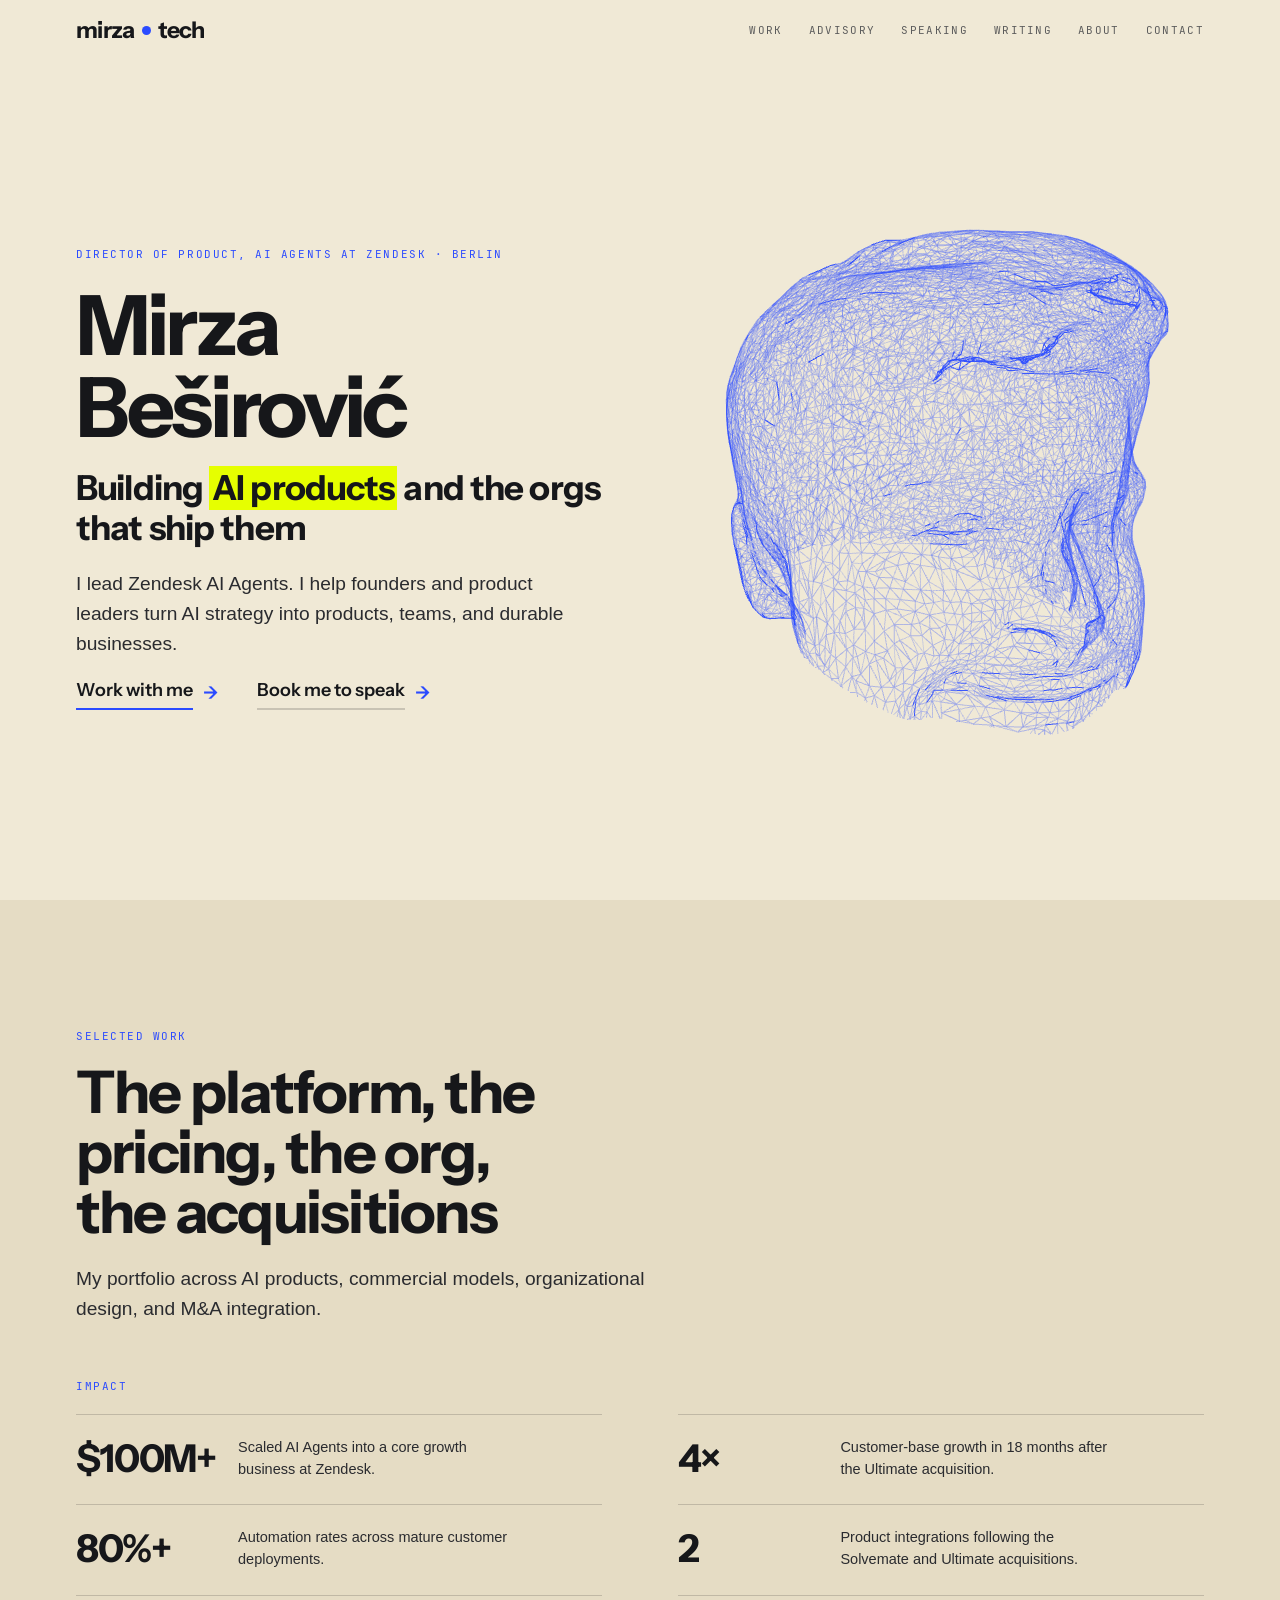
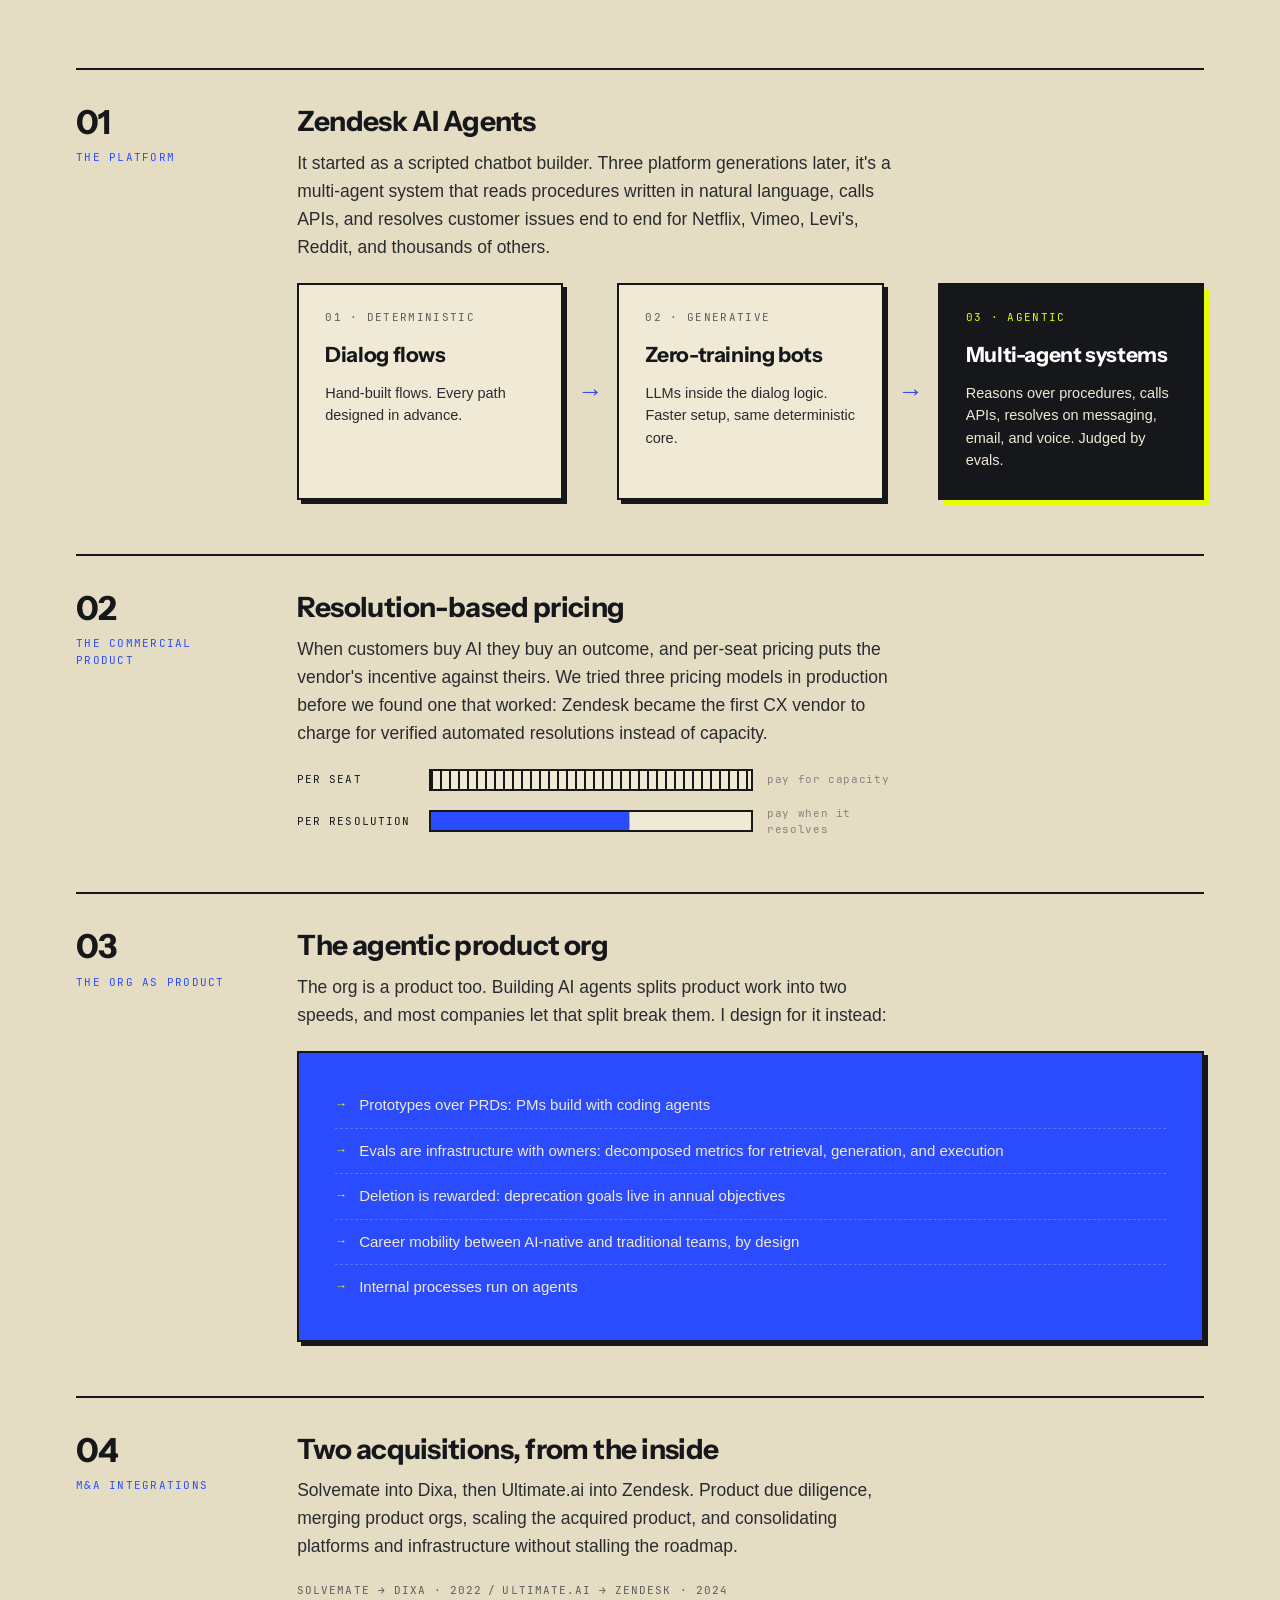
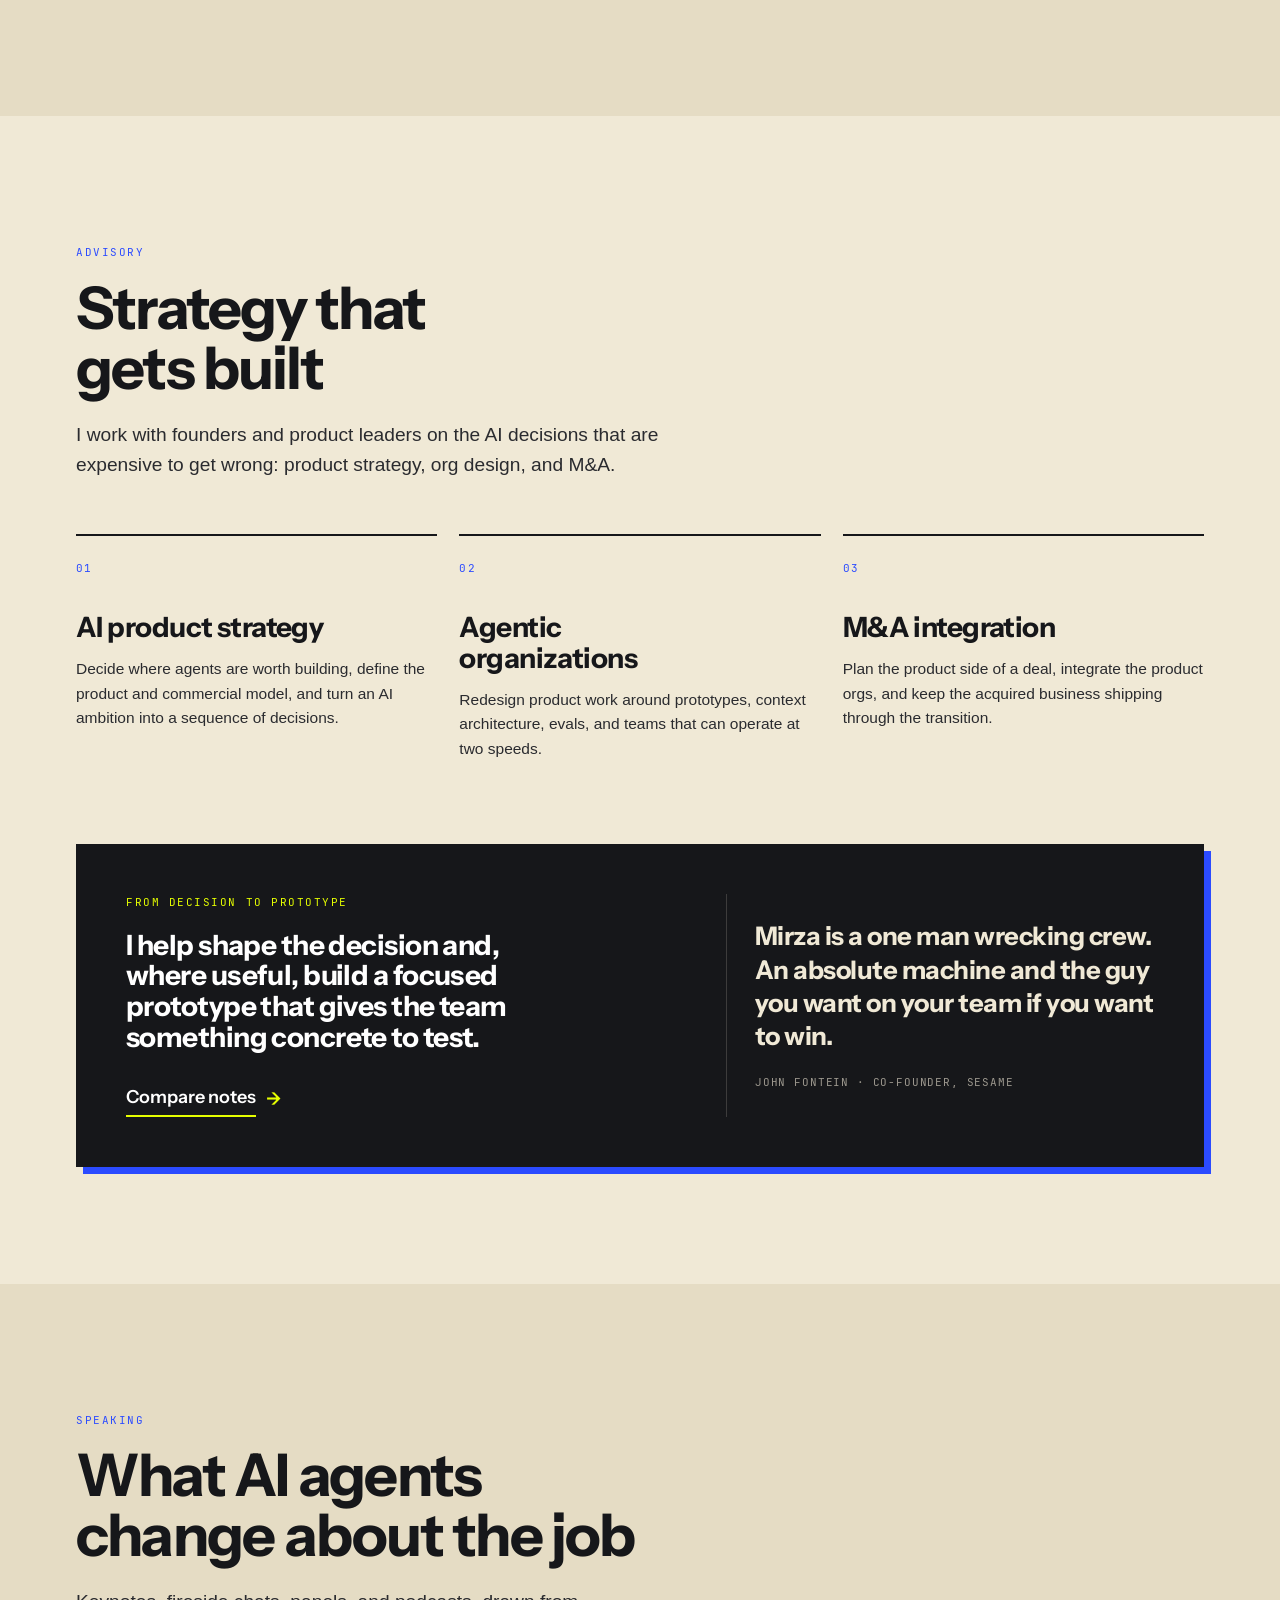
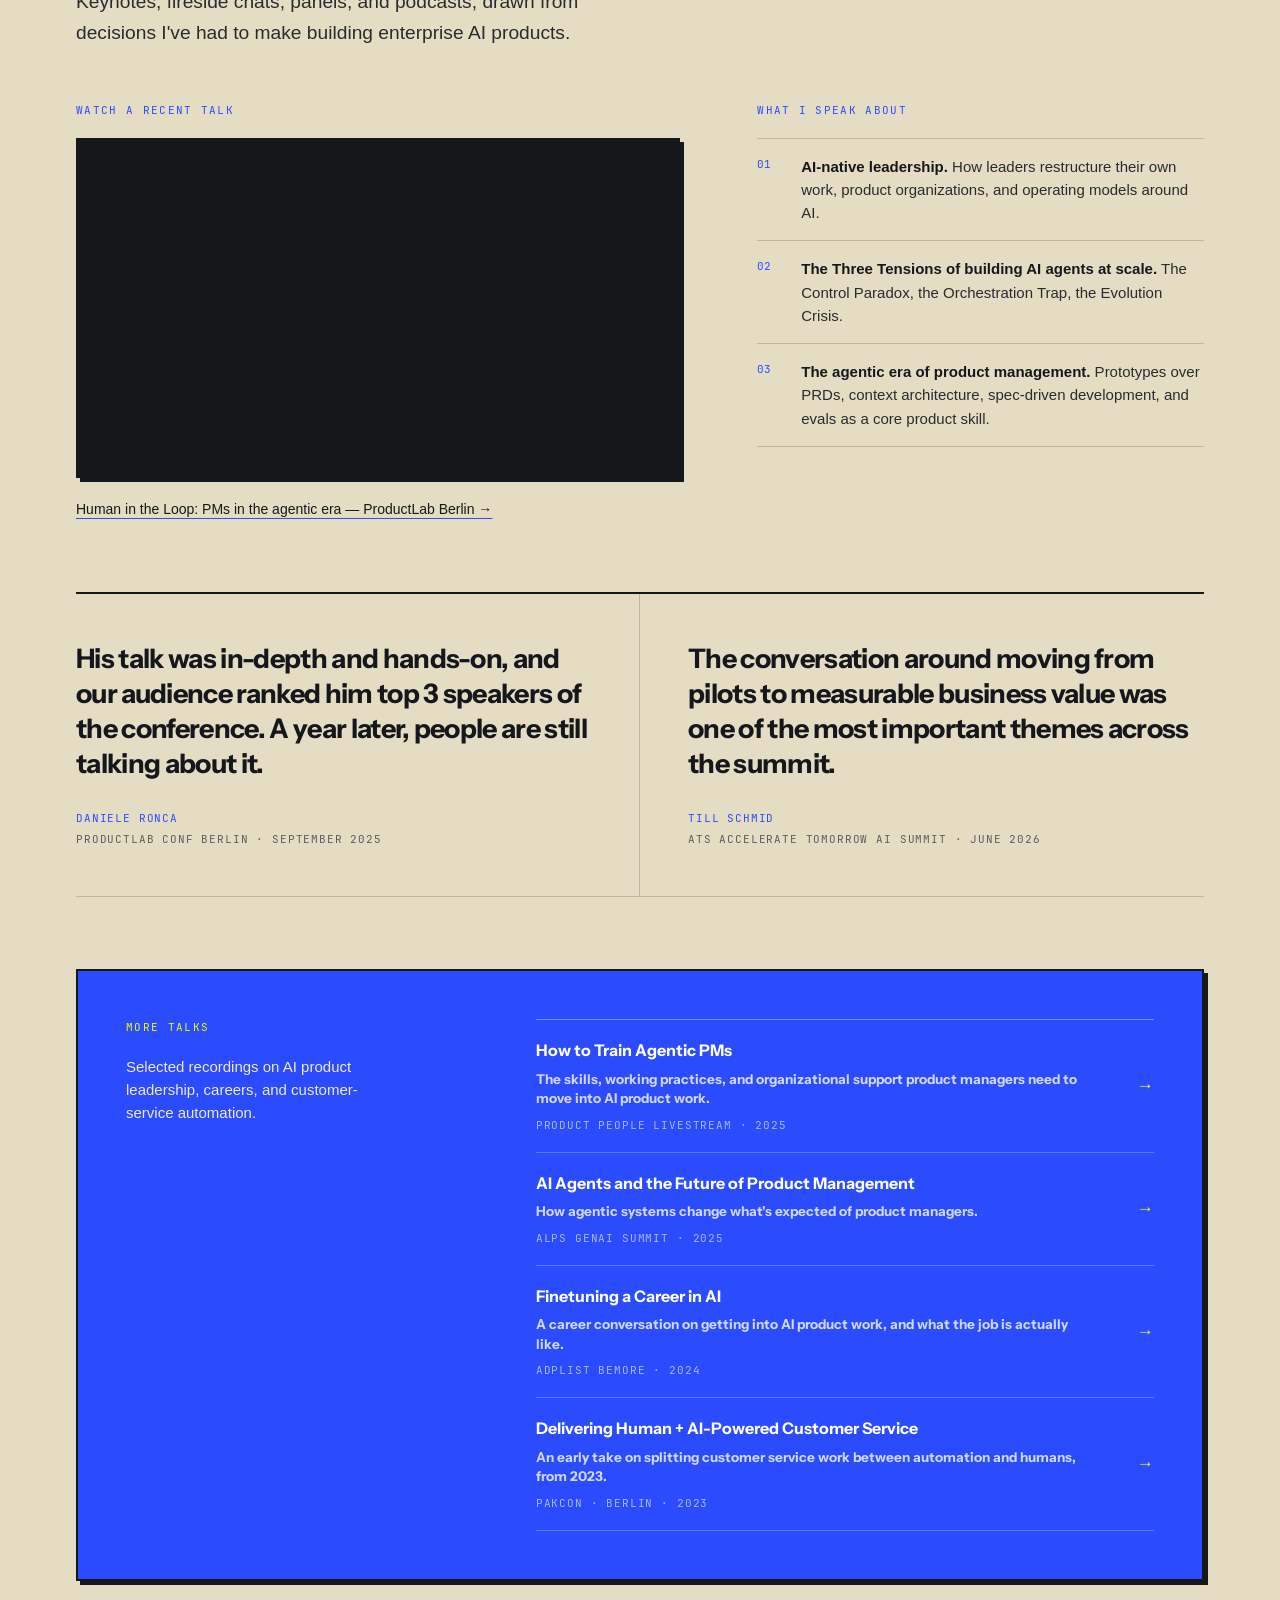
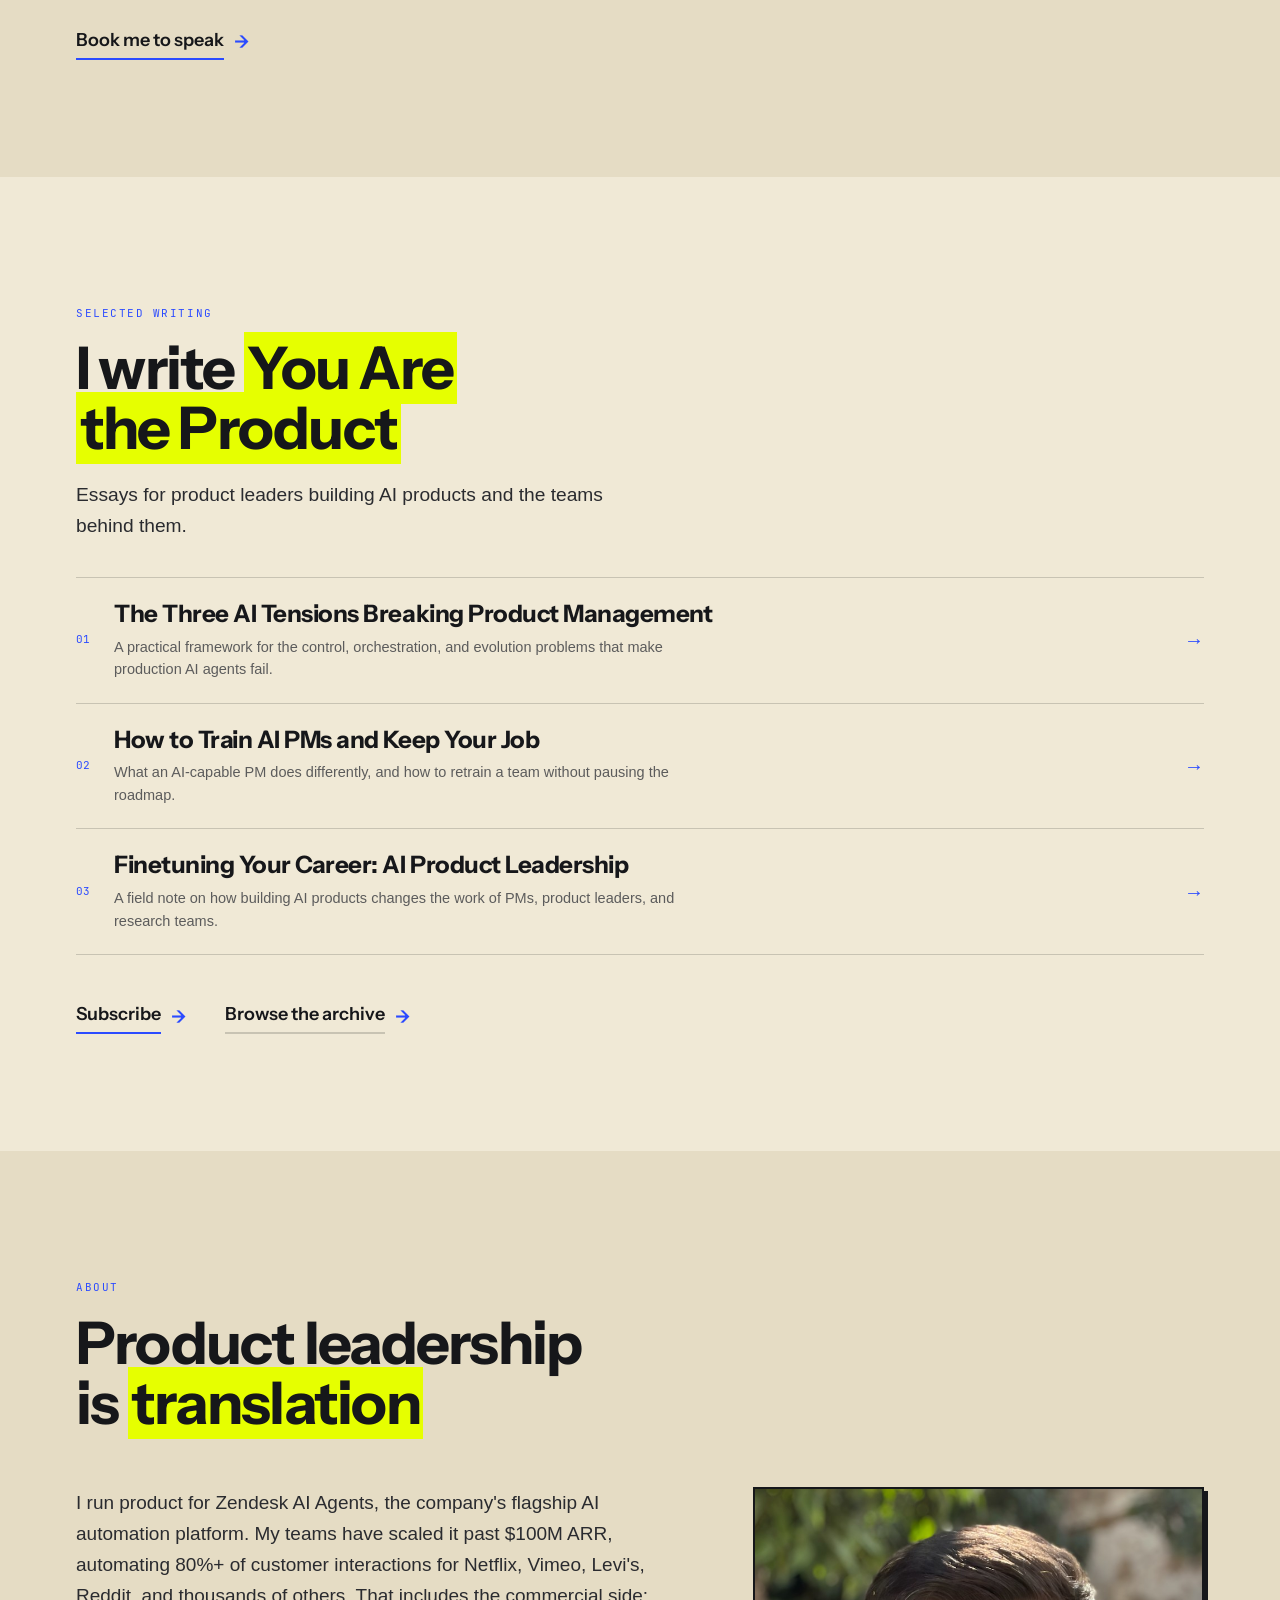
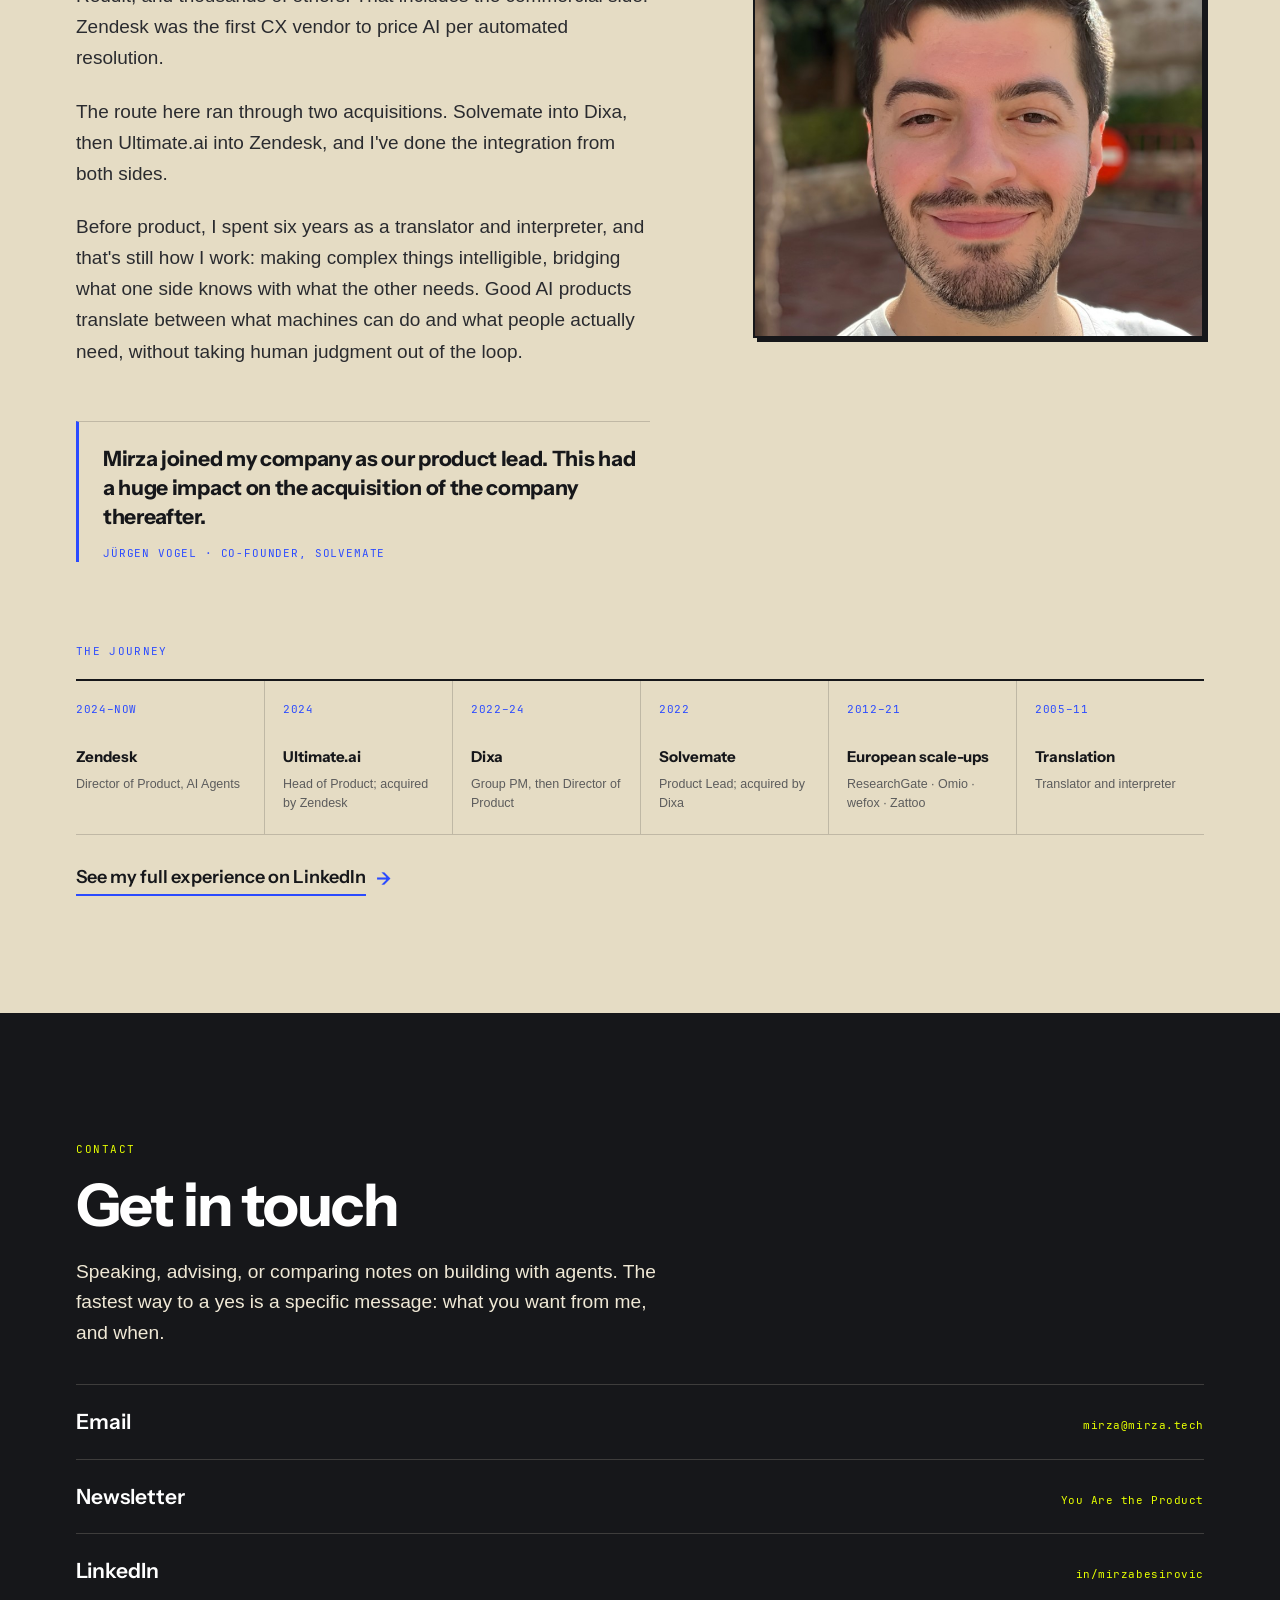
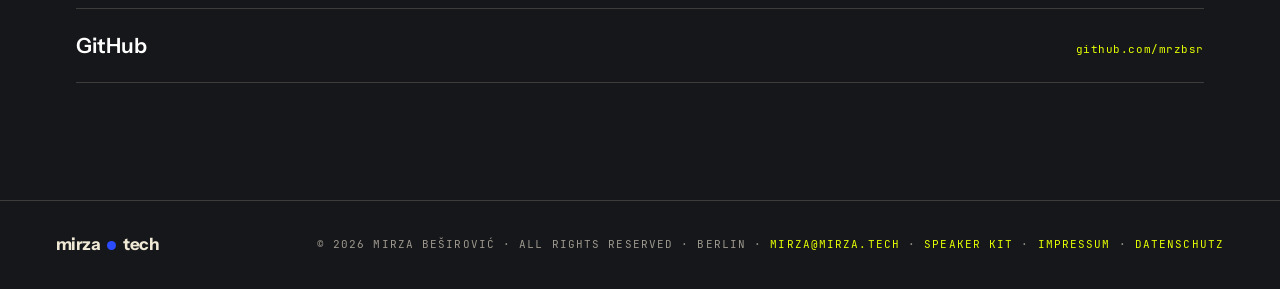
==== index.html @ 443798b3 "Hero: remove 'drag to rotate' hint Co-Authored-By: Claude Fable 5 <noreply@anthropic.com>" ====
<!DOCTYPE html>
<html lang="en">
<head>
<meta charset="UTF-8" />
<meta name="viewport" content="width=device-width, initial-scale=1.0" />
<title>Mirza Beširović — AI product leader, advisor, speaker</title>
<meta name="description" content="Mirza Beširović leads Zendesk AI Agents and advises founders and product leaders on AI product strategy, agentic organizations, and M&A integration." />

<link rel="canonical" href="https://mirza.tech/" />
<link rel="icon" type="image/svg+xml" href="assets/favicon.svg" />
<link rel="apple-touch-icon" href="assets/apple-touch-icon.png" />

<meta property="og:type" content="website" />
<meta property="og:site_name" content="mirza dot tech" />
<meta property="og:title" content="Mirza Beširović — AI product leader, advisor, speaker" />
<meta property="og:description" content="Leading Zendesk AI Agents. Advising founders and product leaders on AI product strategy, agentic organizations, and M&A integration." />
<meta property="og:url" content="https://mirza.tech/" />
<meta property="og:image" content="https://mirza.tech/assets/og.png" />
<meta property="og:image:width" content="1200" />
<meta property="og:image:height" content="630" />
<meta name="twitter:card" content="summary_large_image" />
<meta name="twitter:title" content="Mirza Beširović — AI product leader, advisor, speaker" />
<meta name="twitter:description" content="Leading Zendesk AI Agents. Advising founders and product leaders on AI product strategy, agentic organizations, and M&A integration." />
<meta name="twitter:image" content="https://mirza.tech/assets/og.png" />

<link rel="preload" href="fonts/InstrumentSans-Variable.woff2" as="font" type="font/woff2" crossorigin />
<link rel="preload" href="fonts/JetBrainsMono-Regular.woff2" as="font" type="font/woff2" crossorigin />
<link rel="stylesheet" href="assets/tokens.css" />
<link rel="stylesheet" href="assets/site.css" />

<script>document.documentElement.classList.add('js');</script>
<script type="importmap">
{ "imports": {
  "three": "./assets/vendor/three.module.js",
  "three/addons/": "./assets/vendor/addons/"
}}
</script>
</head>
<body id="top">

<!-- ===================== TOPBAR ===================== -->
<header class="topbar topbar--light" id="topbar">
  <div class="topbar-inner">
    <a class="logo" href="#top">mirza<span class="logo-dot"></span>tech</a>
    <nav id="nav">
      <a href="#work">work</a>
      <a href="#advisory">advisory</a>
      <a href="#speaking">speaking</a>
      <a href="#writing">writing</a>
      <a href="#about">about</a>
      <a href="#contact">contact</a>
    </nav>
    <button class="nav-toggle" type="button" aria-label="Open menu" aria-expanded="false" aria-controls="mobileMenu"><span></span><span></span><span></span></button>
  </div>
</header>
<header class="topbar topbar--dark" id="topbarDark" aria-hidden="true">
  <div class="topbar-inner">
    <a class="logo" href="#top" tabindex="-1">mirza<span class="logo-dot"></span>tech</a>
    <nav>
      <a href="#work" tabindex="-1">work</a>
      <a href="#advisory" tabindex="-1">advisory</a>
      <a href="#speaking" tabindex="-1">speaking</a>
      <a href="#writing" tabindex="-1">writing</a>
      <a href="#about" tabindex="-1">about</a>
      <a href="#contact" tabindex="-1">contact</a>
    </nav>
    <button class="nav-toggle" type="button" tabindex="-1" aria-hidden="true"><span></span><span></span><span></span></button>
  </div>
</header>

<div class="mobile-menu" id="mobileMenu">
  <div class="mobile-menu-head">
    <a class="logo" href="#top">mirza<span class="logo-dot"></span>tech</a>
    <button class="mobile-menu-close" type="button" aria-label="Close menu">&#10005;</button>
  </div>
  <nav>
    <a href="#work">work</a>
    <a href="#advisory">advisory</a>
    <a href="#speaking">speaking</a>
    <a href="#writing">writing</a>
    <a href="#about">about</a>
    <a href="#contact">contact</a>
  </nav>
</div>

<!-- ===================== HERO ===================== -->
<section class="hero" id="hero" data-scene="hero">
  <div class="shell hero-grid">
    <div class="hero-copy">
      <p class="hero-eyebrow mono-label">Director of Product, AI Agents at Zendesk · Berlin</p>
      <h1>Mirza<br>Beširović</h1>
      <p class="hero-headline">Building <span class="hi">AI products</span> and the orgs that ship them</p>
      <p class="hero-lede">I lead Zendesk AI Agents. I help founders and product leaders turn AI strategy into products, teams, and durable businesses.</p>
      <div class="cta-row">
        <a class="cta" href="#advisory"><span class="label">Work with me</span><span class="ar">→</span></a>
        <a class="cta muted" href="#speaking"><span class="label">Book me to speak</span><span class="ar">→</span></a>
      </div>
    </div>
    <div class="hero-visual">
      <div class="hero-mount" id="heroMount" aria-hidden="true"></div>
    </div>
  </div>
</section>

<!-- ===================== SPEAKING (lead) ===================== -->
<section class="section" id="speaking" data-screen-label="Speaking">
  <div class="shell">
    <div class="section-head reveal">
      <p class="mono-label">Speaking</p>
      <h2>What AI agents change about the job</h2>
      <p class="section-lede">Keynotes, fireside chats, panels, and podcasts, drawn from decisions I've had to make building enterprise AI products.</p>
    </div>

    <div class="speak-grid">
      <div class="speak-themes reveal">
        <p class="k">What I speak about</p>
        <ol class="themes">
          <li><b>AI-native leadership.</b> How leaders restructure their own work, product organizations, and operating models around AI.</li>
          <li><b>The Three Tensions of building AI agents at scale.</b> The Control Paradox, the Orchestration Trap, the Evolution Crisis.</li>
          <li><b>The agentic era of product management.</b> Prototypes over PRDs, context architecture, spec-driven development, and evals as a core product skill.</li>
        </ol>
      </div>

      <div class="speak-watch reveal" data-d="1">
        <p class="k">Watch a recent talk</p>
        <div class="video-frame">
          <iframe src="https://www.youtube-nocookie.com/embed/73_Uov3zmK4" title="Human in the Loop: PMs in the agentic era — ProductLab Berlin" loading="lazy" frameborder="0" allow="accelerometer; autoplay; clipboard-write; encrypted-media; gyroscope; picture-in-picture; web-share" allowfullscreen></iframe>
        </div>
        <div class="talk-links">
          <a class="ds-link" href="https://www.youtube.com/watch?v=73_Uov3zmK4&t=1s" target="_blank" rel="noopener">Human in the Loop: PMs in the agentic era — ProductLab Berlin →</a>
        </div>
      </div>
    </div>

    <div class="organizer-quotes reveal" data-d="1">
      <figure class="organizer-quote">
        <blockquote>His talk was in-depth and hands-on, and our audience ranked him top 3 speakers of the conference. A year later, people are still talking about it.</blockquote>
        <figcaption><b>Daniele Ronca</b><span>ProductLab Conf Berlin · September 2025</span></figcaption>
      </figure>
      <figure class="organizer-quote">
        <blockquote>The conversation around moving from pilots to measurable business value was one of the most important themes across the summit.</blockquote>
        <figcaption><b>Till Schmid</b><span>ATS Accelerate Tomorrow AI Summit · June 2026</span></figcaption>
      </figure>
    </div>

    <div class="more-talks reveal" data-d="1">
      <div class="more-talks-intro">
        <p class="k">More talks</p>
        <p>Selected recordings on AI product leadership, careers, and customer-service automation.</p>
      </div>
      <div class="talk-index">
        <a href="https://www.youtube.com/live/bnJNvsnvHXU?si=CdHkL8R23U72wtAs&t=276" target="_blank" rel="noopener"><span>How to Train Agentic PMs</span><span class="talk-summary">The skills, working practices, and organizational support product managers need to move into AI product work.</span><small>Product People livestream · 2025</small><b>→</b></a>
        <a href="https://www.youtube.com/watch?v=BzhZTyfUyKU" target="_blank" rel="noopener"><span>AI Agents and the Future of Product Management</span><span class="talk-summary">How agentic systems change what's expected of product managers.</span><small>Alps GenAI Summit · 2025</small><b>→</b></a>
        <a href="https://www.youtube.com/watch?v=TN6auCnmcrU" target="_blank" rel="noopener"><span>Finetuning a Career in AI</span><span class="talk-summary">A career conversation on getting into AI product work, and what the job is actually like.</span><small>ADPList BeMore · 2024</small><b>→</b></a>
        <a href="https://www.youtube.com/watch?v=Hl0mPdKROmw&t=3480s" target="_blank" rel="noopener"><span>Delivering Human + AI-Powered Customer Service</span><span class="talk-summary">An early take on splitting customer service work between automation and humans, from 2023.</span><small>PAKCON · Berlin · 2023</small><b>→</b></a>
      </div>
    </div>

    <div class="speaking-cta reveal" data-d="2">
      <a class="cta" href="mailto:mirza@mirza.tech?subject=Speaking%20inquiry"><span class="label">Book me to speak</span><span class="ar">→</span></a>
    </div>
  </div>
</section>

<!-- ===================== SELECTED WORK ===================== -->
<section class="section alt" id="work" data-screen-label="Work">
  <div class="shell">
    <div class="section-head reveal">
      <p class="mono-label">Selected work</p>
      <h2>The platform, the pricing, the org, the acquisitions</h2>
      <p class="section-lede">My portfolio across AI products, commercial models, organizational design, and M&amp;A integration.</p>
    </div>
    <div class="work-impact reveal" id="credibility">
      <p class="mono-label">Impact</p>
      <div class="impact-grid">
        <div class="impact-item"><b data-count="100" data-prefix="$" data-suffix="M+">$100M+</b><span>Scaled AI Agents into a core growth business at Zendesk.</span></div>
        <div class="impact-item"><b data-count="4" data-suffix="&#215;">4&#215;</b><span>Customer-base growth in 18 months after the Ultimate acquisition.</span></div>
        <div class="impact-item"><b data-count="80" data-suffix="%+">80%+</b><span>Automation rates across mature customer deployments.</span></div>
        <div class="impact-item"><b data-count="2">2</b><span>Product integrations following the Solvemate and Ultimate acquisitions.</span></div>
      </div>
    </div>
    <article class="folio reveal">
      <div class="folio-side">
        <span class="fnum">01</span>
        <p class="fkick">The platform</p>
      </div>
      <div class="folio-main">
        <h3>Zendesk AI Agents</h3>
        <p class="folio-body">It started as a scripted chatbot builder. Three platform generations later, it's a multi-agent system that reads procedures written in natural language, calls APIs, and resolves customer issues end to end for Netflix, Vimeo, Levi's, Reddit, and thousands of others.</p>
        <div class="gen-strip">
          <article class="gen-card">
            <p class="gk">01 &middot; Deterministic</p>
            <h4>Dialog flows</h4>
            <p class="gen-one">Hand-built flows. Every path designed in advance.</p>
          </article>
          <span class="gen-arrow" aria-hidden="true">&rarr;</span>
          <article class="gen-card">
            <p class="gk">02 &middot; Generative</p>
            <h4>Zero-training bots</h4>
            <p class="gen-one">LLMs inside the dialog logic. Faster setup, same deterministic core.</p>
          </article>
          <span class="gen-arrow" aria-hidden="true">&rarr;</span>
          <article class="gen-card now">
            <p class="gk">03 &middot; Agentic</p>
            <h4>Multi-agent systems</h4>
            <p class="gen-one">Reasons over procedures, calls APIs, resolves on messaging, email, and voice. Judged by evals.</p>
          </article>
        </div>
      </div>
    </article>

    <article class="folio reveal">
      <div class="folio-side">
        <span class="fnum">02</span>
        <p class="fkick">The commercial product</p>
      </div>
      <div class="folio-main">
        <h3>Resolution-based pricing</h3>
        <p class="folio-body">When customers buy AI they buy an outcome, and per-seat pricing puts the vendor's incentive against theirs. We tried three pricing models in production before we found one that worked: Zendesk became the first CX vendor to charge for verified automated resolutions instead of capacity.</p>
        <div class="price-flip" data-priceflip>
          <div class="pf-row"><span class="pf-label">Per seat</span><div class="pf-track"><div class="pf-fill pf-old"></div></div><span class="pf-note">pay for capacity</span></div>
          <div class="pf-row"><span class="pf-label">Per resolution</span><div class="pf-track"><div class="pf-fill pf-new"></div></div><span class="pf-note">pay when it resolves</span></div>
        </div>
      </div>
    </article>

    <article class="folio reveal">
      <div class="folio-side">
        <span class="fnum">03</span>
        <p class="fkick">The org as product</p>
      </div>
      <div class="folio-main">
        <h3>The agentic product org</h3>
        <p class="folio-body">The org is a product too. Building AI agents splits product work into two speeds, and most companies let that split break them. I design for it instead:</p>
        <div class="folio-panel reveal">
          <ul class="folio-list">
            <li>Prototypes over PRDs: PMs build with coding agents</li>
            <li>Evals are infrastructure with owners: decomposed metrics for retrieval, generation, and execution</li>
            <li>Deletion is rewarded: deprecation goals live in annual objectives</li>
            <li>Career mobility between AI-native and traditional teams, by design</li>
            <li>Internal processes run on agents</li>
          </ul>
        </div>
      </div>
    </article>

    <article class="folio reveal">
      <div class="folio-side">
        <span class="fnum">04</span>
        <p class="fkick">M&amp;A integrations</p>
      </div>
      <div class="folio-main">
        <h3>Two acquisitions, from the inside</h3>
        <p class="folio-body">Solvemate into Dixa, then Ultimate.ai into Zendesk. Product due diligence, merging product orgs, scaling the acquired product, and consolidating platforms and infrastructure without stalling the roadmap.</p>
        <p class="folio-facts">Solvemate &rarr; Dixa &middot; 2022&ensp;/&ensp;Ultimate.ai &rarr; Zendesk &middot; 2024</p>
      </div>
    </article>

  </div>
</section>

<!-- ===================== ADVISORY ===================== -->
<section class="section advisory" id="advisory" data-screen-label="Advisory">
  <div class="shell">
    <div class="section-head reveal">
      <p class="mono-label">Advisory</p>
      <h2>Strategy that gets built</h2>
      <p class="section-lede">I work with founders and product leaders on the AI decisions that are expensive to get wrong: product strategy, org design, and M&amp;A.</p>
    </div>
    <div class="advisory-grid">
      <article class="advisory-card reveal">
        <span class="ac-num">01</span>
        <h3>AI product strategy</h3>
        <p>Decide where agents are worth building, define the product and commercial model, and turn an AI ambition into a sequence of decisions.</p>
      </article>
      <article class="advisory-card reveal" data-d="1">
        <span class="ac-num">02</span>
        <h3>Agentic organizations</h3>
        <p>Redesign product work around prototypes, context architecture, evals, and teams that can operate at two speeds.</p>
      </article>
      <article class="advisory-card reveal" data-d="2">
        <span class="ac-num">03</span>
        <h3>M&amp;A integration</h3>
        <p>Plan the product side of a deal, integrate the product orgs, and keep the acquired business shipping through the transition.</p>
      </article>
    </div>
    <div class="builder-band reveal" data-d="2">
      <div class="builder-copy">
        <p class="mono-label">From decision to prototype</p>
        <h3>I help shape the decision and, where useful, build a focused prototype that gives the team something concrete to test.</h3>
        <a class="cta" href="mailto:mirza@mirza.tech?subject=Advisory"><span class="label">Compare notes</span><span class="ar">→</span></a>
      </div>
      <figure class="builder-quote">
        <blockquote>Mirza is a one man wrecking crew. An absolute machine and the guy you want on your team if you want to win.</blockquote>
        <figcaption>John Fontein · Co-founder, Sesame</figcaption>
      </figure>
    </div>
  </div>
</section>

<!-- ===================== SELECTED WRITING ===================== -->
<section class="section" id="writing" data-screen-label="Writing">
  <div class="shell">
    <div class="section-head section-head--tight reveal">
      <p class="mono-label">Selected writing</p>
      <h2>I write <span class="hi">You Are the Product</span></h2>
      <p class="section-lede">Essays for product leaders building AI products and the teams behind them.</p>
    </div>
    <div class="writing-list reveal" data-d="1">
      <a class="writing-item" href="https://youaretheproduct.io/p/the-three-ai-tensions-breaking-product" target="_blank" rel="noopener">
        <span class="wnum">01</span><span class="wcopy"><span class="wt">The Three AI Tensions Breaking Product Management</span><span class="ws">A practical framework for the control, orchestration, and evolution problems that make production AI agents fail.</span></span><span class="war">→</span>
      </a>
      <a class="writing-item" href="https://youaretheproduct.io/p/how-to-train-ai-pms-and-keep-your" target="_blank" rel="noopener">
        <span class="wnum">02</span><span class="wcopy"><span class="wt">How to Train AI PMs and Keep Your Job</span><span class="ws">What an AI-capable PM does differently, and how to retrain a team without pausing the roadmap.</span></span><span class="war">→</span>
      </a>
      <a class="writing-item" href="https://youaretheproduct.io/p/finetuning-your-career-ai-product" target="_blank" rel="noopener">
        <span class="wnum">03</span><span class="wcopy"><span class="wt">Finetuning Your Career: AI Product Leadership</span><span class="ws">A field note on how building AI products changes the work of PMs, product leaders, and research teams.</span></span><span class="war">→</span>
      </a>
    </div>
    <div class="cta-row writing-ctas reveal" data-d="2">
      <a class="cta" href="https://youaretheproduct.io" target="_blank" rel="noopener"><span class="label">Subscribe</span><span class="ar">→</span></a>
      <a class="cta muted" href="https://youaretheproduct.io/archive" target="_blank" rel="noopener"><span class="label">Browse the archive</span><span class="ar">→</span></a>
    </div>
  </div>
</section>

<!-- ===================== ABOUT ===================== -->
<section class="section alt" id="about" data-screen-label="About">
  <div class="shell">
    <div class="section-head reveal">
      <p class="mono-label">About</p>
      <h2>Product leadership is <span class="hi">translation</span></h2>
    </div>
    <div class="about-columns">
      <div class="about-left reveal">
        <div class="about-story">
          <p>I run product for Zendesk AI Agents, the company's flagship AI automation platform. My teams have scaled it past $100M ARR, automating 80%+ of customer interactions for Netflix, Vimeo, Levi's, Reddit, and thousands of others. That includes the commercial side: Zendesk was the first CX vendor to price AI per automated resolution.</p>
          <p>The route here ran through two acquisitions. Solvemate into Dixa, then Ultimate.ai into Zendesk, and I've done the integration from both sides.</p>
          <p>Before product, I spent six years as a translator and interpreter, and that's still how I work: making complex things intelligible, bridging what one side knows with what the other needs. Good AI products translate between what machines can do and what people actually need, without taking human judgment out of the loop.</p>
        </div>
        <figure class="about-quote">
          <blockquote>Mirza joined my company as our product lead. This had a huge impact on the acquisition of the company thereafter.</blockquote>
          <figcaption>Jürgen Vogel · Co-founder, Solvemate</figcaption>
        </figure>
      </div>
      <aside class="about-right reveal" data-d="1">
        <figure class="about-photo">
          <img src="assets/mirza-headshot.jpg" alt="Mirza Beširović" width="800" height="800" loading="lazy" />
        </figure>
      </aside>
    </div>
    <div class="journey-wide reveal" data-d="2">
      <p class="k">The journey</p>
      <ol class="journey-row">
        <li><span class="jy">2024–now</span><span class="jt"><b>Zendesk</b><small>Director of Product, AI Agents</small></span></li>
        <li><span class="jy">2024</span><span class="jt"><b>Ultimate.ai</b><small>Head of Product; acquired by Zendesk</small></span></li>
        <li><span class="jy">2022–24</span><span class="jt"><b>Dixa</b><small>Group PM, then Director of Product</small></span></li>
        <li><span class="jy">2022</span><span class="jt"><b>Solvemate</b><small>Product Lead; acquired by Dixa</small></span></li>
        <li><span class="jy">2012–21</span><span class="jt"><b>European scale-ups</b><small>ResearchGate · Omio · wefox · Zattoo</small></span></li>
        <li><span class="jy">2005–11</span><span class="jt"><b>Translation</b><small>Translator and interpreter</small></span></li>
      </ol>
      <a class="cta about-linkedin" href="https://www.linkedin.com/in/mirzabesirovic/" target="_blank" rel="noopener"><span class="label">See my full experience on LinkedIn</span><span class="ar">→</span></a>
    </div>
  </div>
</section>

<!-- ===================== CONTACT (dark) ===================== -->
<section class="section contact" id="contact" data-screen-label="Contact">
  <div class="shell">
    <div class="section-head section-head--tight reveal">
      <p class="mono-label">Contact</p>
      <h2>Get in touch</h2>
      <p class="section-lede">Speaking, advising, or comparing notes on building with agents. The fastest way to a yes is a specific message: what you want from me, and when.</p>
    </div>
    <div class="contact-links reveal" data-d="1">
      <a class="contact-link" href="mailto:mirza@mirza.tech"><span class="cl-label">Email</span><span class="cl-val">mirza@mirza.tech</span></a>
      <a class="contact-link" href="https://youaretheproduct.io" target="_blank" rel="noopener"><span class="cl-label">Newsletter</span><span class="cl-val">You Are the Product</span></a>
      <a class="contact-link" href="https://www.linkedin.com/in/mirzabesirovic/" target="_blank" rel="noopener"><span class="cl-label">LinkedIn</span><span class="cl-val">in/mirzabesirovic</span></a>
      <a class="contact-link" href="https://github.com/mrzbsr" target="_blank" rel="noopener"><span class="cl-label">GitHub</span><span class="cl-val">github.com/mrzbsr</span></a>
    </div>
  </div>
</section>

<footer class="site-footer">
  <span class="foot-logo">mirza<span class="logo-dot"></span>tech</span>
  <span>&copy; 2026 Mirza Beširović · All rights reserved · Berlin · <a href="mailto:mirza@mirza.tech">mirza@mirza.tech</a> · <a href="speaker-kit.html">Speaker kit</a> · <a href="impressum.html">Impressum</a> · <a href="datenschutz.html">Datenschutz</a></span>
</footer>

<!-- ===================== SCRIPTS ===================== -->
<script>
  document.getElementById('advisory').after(document.getElementById('speaking'));
  if (location.hash) requestAnimationFrame(() => document.querySelector(location.hash)?.scrollIntoView());
</script>
<script src="assets/menu.js" defer></script>
<script src="assets/vendor/gsap.min.js"></script>
<script src="assets/vendor/ScrollTrigger.min.js"></script>
<script type="module" src="assets/scene.js"></script>
<script type="module" src="assets/main.js"></script>

</body>
</html>
---- assets/tokens.css ----
/* ===========================================================
   mirza.tech — Colors & Type foundation
   Personal brand of Mirza Beširović — Director of Product,
   AI Agents @ Zendesk. Berlin.

   Aesthetic: warm-brutalist editorial. Cream paper, near-black
   ink, one electric blue, one acid yellow. Hard offset shadows,
   sharp 2px borders, monospace labels, big tight display type.

   Fonts (loaded from Google Fonts CDN below):
     - Display : Instrument Sans  (400–700)
     - Mono    : JetBrains Mono   (400–700)
     - Body    : Helvetica Neue   (system; Arial fallback off-Mac)
   =========================================================== */

/* ---------- Self-hosted fonts ----------
   Instrument Sans (variable) + JetBrains Mono (static weights), bundled
   in fonts/. Helvetica Neue stays a system font: the only file available
   is a .ttc TrueType collection, which browsers cannot load via
   @font-face — it falls back to the installed system face / Arial. */
@font-face {
  font-family: "Instrument Sans";
  src: url("../fonts/InstrumentSans-Variable.woff2") format("woff2"),
       url("../fonts/InstrumentSans-Variable.woff") format("woff");
  font-weight: 400 700;
  font-stretch: 75% 100%;
  font-style: normal;
  font-display: swap;
}
@font-face {
  font-family: "Instrument Sans";
  src: url("../fonts/InstrumentSans-Italic-Variable.woff2") format("woff2"),
       url("../fonts/InstrumentSans-Italic-Variable.woff") format("woff");
  font-weight: 400 700;
  font-stretch: 75% 100%;
  font-style: italic;
  font-display: swap;
}
@font-face {
  font-family: "JetBrains Mono";
  src: url("../fonts/JetBrainsMono-Regular.woff2") format("woff2");
  font-weight: 400;
  font-style: normal;
  font-display: swap;
}
:root {
  /* ---------- Core surfaces ---------- */
  --bg:          #F0E9D6;  /* warm cream — default page */
  --bg-thesis:   #E5DCC4;  /* deeper cream — quote / big-claim blocks */

  /* ---------- Ink / text ramp ---------- */
  --ink:         #16171A;  /* primary text, card borders */
  --ink-soft:    #2A2B2F;  /* body / lede text */
  --muted:       #5C5C5C;  /* mono labels, captions */
  --dim:         #8A857A;  /* tertiary captions, hints */

  /* ---------- Hairlines & fills ---------- */
  --line:        rgba(22,23,26,0.10);  /* default separators */
  --line-strong: rgba(22,23,26,0.18);  /* card borders (light weight) */
  --hover:       rgba(22,23,26,0.04);  /* row hover wash */

  /* ---------- Accents ---------- */
  --blue:        #2B4BFF;               /* the one accent — links, dots, CTAs */
  --blue-soft:   rgba(43,75,255,0.08);  /* blue wash for hover / fills */
  --yellow:      #E6FF00;               /* acid highlight — snum pills, .hi, shadows */

  /* ---------- Dark surfaces ---------- */
  --surface-dark:   #16171A;            /* the one dark — contact, footer, inverted cards */
  --on-dark:        #F0E9D6;            /* cream ink on dark */
  --on-dark-muted:  rgba(240,233,214,0.62);  /* secondary text on dark */
  --line-on-dark:   rgba(240,233,214,0.18);  /* hairlines on dark */
  --accent-on-dark: #8AA0FF;            /* periwinkle — blue is invisible on --surface-dark */

  /* ---------- Type families ---------- */
  --sans:    "Helvetica Neue", Helvetica, Arial, sans-serif;
  --display: "Instrument Sans", "Helvetica Neue", Helvetica, Arial, sans-serif;
  --mono:    "JetBrains Mono", ui-monospace, SFMono-Regular, Menlo, monospace;

  /* ---------- Semantic type tokens (size / line-height / tracking) ----------
     These are the live values consumed by site.css — change them here. */
  /* Hero display — the page-defining headline */
  --t-hero-size: clamp(48px, 6.5vw, 92px);
  --t-hero-lh: 0.98;
  --t-hero-track: -0.04em;

  /* Section H2 */
  --t-h2-size: clamp(34px, 4.6vw, 60px);
  --t-h2-lh: 1.02;
  --t-h2-track: -0.03em;

  /* Card / sub heading H3 */
  --t-h3-size: clamp(22px, 2.2vw, 28px);
  --t-h3-lh: 1.1;
  --t-h3-track: -0.02em;

  /* H4 */
  --t-h4-size: 19px;
  --t-h4-track: -0.01em;

  /* Lede / standfirst */
  --t-lede-size: clamp(18px, 1.6vw, 22px);
  --t-lede-lh: 1.55;

  /* Body */
  --t-body-size: 17px;
  --t-body-lh: 1.6;

  /* Small body / card copy */
  --t-small-size: 14.5px;
  --t-small-lh: 1.6;

  /* Mono label / ktag / eyebrow — the only two mono sizes on the site */
  --t-mono-size: 11px;       /* labels, eyebrows, nav, numerals */
  --t-mono-size-sm: 10.5px;  /* metadata: stat labels, card meta, captions, years */
  --t-mono-track: 0.14em;

  /* ---------- Shape & elevation ---------- */
  --radius-sharp: 2px;   /* default — cards, buttons, pills */
  --radius-pill: 999px;  /* chat dock pill, option chips */
  --border-card: 2px solid var(--ink);          /* heavy bordered card */
  --border-soft: 1px solid var(--line-strong);  /* light bordered card */

  /* Signature hard offset shadows (no blur) */
  --shadow-lift-yellow: 8px 8px 0 var(--yellow);
  --shadow-lift-blue:   8px 8px 0 var(--blue);
  --shadow-tile-ink:    4px 4px 0 var(--ink);
  --shadow-cta-blue:    6px 6px 0 var(--blue);

  /* Soft shadow (rare — used on teaser hover only) */
  --shadow-soft: 0 12px 32px -16px rgba(43,75,255,0.40);

  /* ---------- Motion ---------- */
  --ease-out: cubic-bezier(.2,.7,.3,1);
  --dur-fast: 180ms;
  --dur-base: 240ms;
  --dur-slow: 280ms;
}

/* ===========================================================
   Dark & mono palette swaps — set on <body data-palette="…">
   =========================================================== */
/* Softer warm-slate dark — a mid-dark charcoal with a faint blue
   undertone instead of near-black, and a gently dimmed off-white for
   text. Lowers the cream-on-black contrast so the periwinkle blue and
   acid yellow sit in the palette rather than fighting it. */
body[data-palette="dark"] {
  --bg: #20222B;
  --bg-thesis: #2A2D38;
  --ink: #E8E3D4;
  --ink-soft: #C2BFCF;
  --muted: #8F8C9D;
  --dim: #635F70;
  --line: rgba(232,227,212,0.11);
  --line-strong: rgba(232,227,212,0.19);
  --hover: rgba(232,227,212,0.05);
  --blue: #8AA0FF;
  --blue-soft: rgba(138,160,255,0.14);
  --yellow: #E6FF00;
}
body[data-palette="mono"] {
  --bg: #FAFAF7;
  --bg-thesis: #EFEFEC;
  --ink: #0F0F10;
  --ink-soft: #2A2A2C;
  --muted: #5A5A5C;
  --dim: #8A8A8C;
  --line: rgba(15,15,16,0.10);
  --line-strong: rgba(15,15,16,0.20);
  --hover: rgba(15,15,16,0.04);
  --blue: #1A1A1C;
  --blue-soft: rgba(15,15,16,0.05);
  --yellow: #F0F0EC;
}

/* ===========================================================
   Base semantic type styles — apply directly to elements.
   Drop this file into any page and headings/body inherit the
   mirza.tech voice without extra classes.
   =========================================================== */
.ds-type-scope {
  background: var(--bg);
  color: var(--ink);
  font-family: var(--sans);
  font-size: var(--t-body-size);
  line-height: var(--t-body-lh);
  -webkit-font-smoothing: antialiased;
}

h1, .h1 {
  font-family: var(--display);
  font-weight: 700;
  font-size: var(--t-hero-size);
  line-height: var(--t-hero-lh);
  letter-spacing: var(--t-hero-track);
  color: var(--ink);
  margin: 0;
}
h2, .h2 {
  font-family: var(--display);
  font-weight: 700;
  font-size: var(--t-h2-size);
  line-height: var(--t-h2-lh);
  letter-spacing: var(--t-h2-track);
  color: var(--ink);
  margin: 0;
}
h3, .h3 {
  font-family: var(--display);
  font-weight: 700;
  font-size: var(--t-h3-size);
  line-height: var(--t-h3-lh);
  letter-spacing: var(--t-h3-track);
  color: var(--ink);
  margin: 0;
}
h4, .h4 {
  font-family: var(--display);
  font-weight: 700;
  font-size: var(--t-h4-size);
  letter-spacing: var(--t-h4-track);
  color: var(--ink);
  margin: 0;
}
.lede {
  font-size: var(--t-lede-size);
  line-height: var(--t-lede-lh);
  color: var(--ink-soft);
}
.lede em, p em { font-style: normal; font-weight: 600; color: var(--ink); }
p { font-size: var(--t-body-size); line-height: var(--t-body-lh); color: var(--ink-soft); }

/* Mono label / eyebrow / ktag */
.mono-label {
  font-family: var(--mono);
  font-size: var(--t-mono-size);
  letter-spacing: var(--t-mono-track);
  text-transform: uppercase;
  color: var(--muted);
}

/* Yellow keyword highlight */
.hi {
  background: var(--yellow);
  color: var(--ink);
  padding: 0 0.08em;
  -webkit-box-decoration-break: clone;
  box-decoration-break: clone;
}

/* Link style — underline in blue, thickens on hover */
a.ds-link {
  color: var(--ink);
  text-decoration: underline;
  text-decoration-color: var(--blue);
  text-decoration-thickness: 1px;
  text-underline-offset: 4px;
}
a.ds-link:hover { text-decoration-thickness: 2px; }
---- assets/site.css ----
/* ===========================================================
   mirza.tech v4 — site.css
   Layout + components. Warm-brutalist editorial. Cream paper,
   ink, one electric blue, one acid yellow. Hard offset shadows,
   2px borders, mono labels. Tokens are the single source of
   truth (tokens.css) — never hardcode hexes here except the
   dark contact/footer surface.
   Accent discipline: blue = interactive, yellow = highlight,
   ink hard-shadows = structure.
   =========================================================== */

* { box-sizing: border-box; }
html { scroll-behavior: smooth; }
html, body { margin: 0; padding: 0; }
body {
  background: var(--bg);
  color: var(--ink);
  font-family: var(--sans);
  font-size: var(--t-body-size);
  line-height: var(--t-body-lh);
  -webkit-font-smoothing: antialiased;
  overflow-x: hidden;
}
::selection { background: var(--yellow); color: #16171A; }
a { color: var(--ink); }
img { max-width: 100%; }
a:focus-visible, button:focus-visible { outline: 2px solid var(--blue); outline-offset: 3px; }
.refsdark a:focus-visible, .contact a:focus-visible, .site-footer a:focus-visible, .topbar--dark a:focus-visible { outline-color: var(--accent-on-dark); }

.shell { max-width: 1240px; margin: 0 auto; padding: 0 56px; }
@media (max-width: 720px) { .shell { padding: 0 22px; } }

/* ===================== TOPBAR ===================== */
.topbar {
  position: fixed; top: 0; left: 0; right: 0; z-index: 60;
  background: transparent; transition: background var(--dur-base) ease, backdrop-filter var(--dur-base) ease;
}
/* v4: nav stays transparent on scroll (no cream blur background) */
.topbar.is-stuck { background: transparent; }
.topbar-inner { display: flex; justify-content: space-between; align-items: center; padding: 18px 56px; max-width: 1240px; margin: 0 auto; }   /* same content box as .shell so logo/nav align with the body */
@media (max-width: 720px) { .topbar-inner { padding: 14px 22px; } }
.logo { font-family: var(--display); font-weight: 700; font-size: 23px; letter-spacing: -0.03em; color: var(--ink); text-transform: lowercase; line-height: 1; text-decoration: none; display: inline-flex; align-items: center; }
/* Logo dot — surface variants (design system):
     cream / darker-cream surface → blue dot, ink wordmark   (canonical)
     ink surface                  → blue dot, cream wordmark
     blue surface                 → YELLOW dot, cream wordmark
     yellow surface (decks/print) → blue dot, ink wordmark
   Rule: the dot converts to yellow only where blue would vanish (blue
   surfaces). navInvert() flags the dark topbar twin with .over-blue while
   the band under it is the blue org panel. */
.logo-dot { width: 9px; height: 9px; background: var(--blue); border-radius: 50%; margin: 0 7px; display: inline-block; }
.topbar--dark.over-blue .logo-dot { background: var(--yellow); }
.topbar nav { display: flex; gap: 26px; }
/* nav inverts pixel-by-pixel over dark sections via TWO stacked fixed headers:
   the light one (brand colors on cream) and a dark twin (cream text, same blue
   dot + underlines). main.js clips each with inset() against the dark bands
   (references, contact, footer, org panel) on scroll. clip-path also clips
   hit-testing, so hover/clicks go to whichever header is visible. */
.topbar--dark { z-index: 61; clip-path: inset(0 0 100% 0); }
/* keyboard focus inside the nav un-clips the light bar so the ring is never invisible */
#topbar:focus-within { clip-path: none !important; background: var(--bg); }
.topbar--dark .logo { color: var(--on-dark); }
.topbar nav a { font-family: var(--mono); font-size: var(--t-mono-size); letter-spacing: 0.12em; text-transform: uppercase; color: var(--muted); text-decoration: none; cursor: pointer; position: relative; padding: 4px 0; transition: color var(--dur-base) ease; }
.topbar nav a:hover, .topbar nav a.is-active { color: var(--ink); }
.topbar--dark nav a { color: var(--on-dark-muted); }
.topbar--dark nav a:hover, .topbar--dark nav a.is-active { color: #FFFFFF; }
.topbar nav a.is-active::after, .topbar nav a:hover::after { content: ""; position: absolute; left: 0; right: 0; bottom: -2px; height: 2px; background: var(--blue); }
@media (max-width: 900px) {
  .topbar { background: var(--bg); border-bottom: 1px solid var(--line); }
  .topbar--dark { background: var(--surface-dark); border-bottom-color: var(--line-on-dark); }
  .topbar-inner { flex-wrap: wrap; row-gap: 4px; padding: 12px 22px; }
  .topbar nav { width: 100%; gap: 20px; }
}

/* ---------- mobile menu (≤720px: link row becomes a hamburger) ---------- */
.nav-toggle { display: none; }
.mobile-menu { display: none; }
html.menu-open { overflow: hidden; }
@media (max-width: 720px) {
  .topbar nav { display: none; }
  .nav-toggle { display: inline-flex; flex-direction: column; justify-content: center; align-items: center; gap: 5px; width: 42px; height: 38px; margin: -6px -10px -6px 0; background: none; border: 0; padding: 0; cursor: pointer; }
  .nav-toggle span { display: block; width: 22px; height: 2px; background: var(--ink); }
  .topbar--dark .nav-toggle span { background: var(--on-dark); }
  .mobile-menu.is-open { display: block; position: fixed; inset: 0; z-index: 70; background: var(--bg); }
  .mobile-menu-head { display: flex; justify-content: space-between; align-items: center; padding: 14px 22px; border-bottom: 1px solid var(--line); }
  .mobile-menu-close { background: none; border: 0; padding: 2px 6px; cursor: pointer; font-size: 24px; line-height: 1; color: var(--ink); }
  .mobile-menu nav { display: flex; flex-direction: column; padding: 12px 22px 0; }
  .mobile-menu nav a { font-family: var(--mono); font-size: var(--t-mono-size); letter-spacing: 0.14em; text-transform: uppercase; color: var(--ink); text-decoration: none; padding: 18px 0; border-bottom: 1px solid var(--line); }
}

/* ===================== HERO ===================== */
.hero {
  position: relative; min-height: 100vh; display: flex; align-items: center; padding: 120px 0 64px;
}
.hero-grid { display: grid; grid-template-columns: 1.05fr 0.95fr; gap: clamp(32px, 5vw, 80px); align-items: center; width: 100%; }
@media (max-width: 760px) { .hero-grid { grid-template-columns: 1fr; gap: 8px; } }
.hero-eyebrow { display: block; margin: 0 0 26px; color: var(--blue); }
.hero-copy { isolation: isolate; min-width: 0; }   /* keeps the .hi z-index trick contained */
.hero-copy h1 {
  font-family: var(--display); font-weight: 700;
  font-size: var(--t-hero-size); line-height: var(--t-hero-lh); letter-spacing: var(--t-hero-track);
  margin: 0 0 20px;
}
.hero-headline {
  font-family: var(--display); font-weight: 700;
  font-size: clamp(24px, 2.7vw, 38px); line-height: 1.14; letter-spacing: -0.025em;
  color: var(--ink); margin: 0 0 22px; max-width: 24ch;
}
/* highlight sits BEHIND the heading text (z-index -1 inside the isolated
   container) so descenders from the line above never get painted over —
   keeps the exact acid yellow, unlike a blend mode */
.hero-headline .hi, .section h2 .hi, .advisory-line .hi { position: relative; z-index: -1; }
.hero-headline .hi { background: var(--yellow); color: #16171A; padding: 0.01em 0.08em; box-decoration-break: clone; -webkit-box-decoration-break: clone; }
.hero-lede { font-size: clamp(17px, 1.5vw, 21px); line-height: 1.55; color: var(--ink-soft); max-width: 46ch; margin: 0 0 18px; }
.hero-visual { position: relative; }
.hero-mount { position: relative; width: 100%; height: clamp(380px, 50vw, 620px); cursor: grab; touch-action: pan-y; background: url("hero-wireframe-fallback-user.png") center / contain no-repeat; }
.hero-mount.grabbing { cursor: grabbing; }
.hero-mount canvas { display: block; width: 100%; height: 100%; }
.hero-mount.is-ready { background-image: none; }
.hero-visual-hint { position: absolute; bottom: 8px; right: 4px; color: var(--dim); opacity: 0; transition: opacity 400ms ease 200ms; }
.hero-mount.is-ready + .hero-visual-hint { opacity: 1; }
.hero-mount.is-failed { cursor: default; }
@media (max-width: 760px) {
  /* Below 760px the head can't share the hero row — remove it rather
     than stack it. Module + GLB (≈3MB) are never fetched here either. */
  .hero-visual { display: none; }
}

/* text CTAs */
.cta-row { display: flex; flex-wrap: wrap; gap: clamp(20px, 3vw, 38px); align-items: center; }
.cta { position: relative; display: inline-flex; align-items: center; gap: 10px; font-family: var(--display); font-weight: 600; font-size: 18px; color: var(--ink); text-decoration: none; cursor: pointer; }
.cta .ar { color: var(--blue); transition: transform var(--dur-base) var(--ease-out); }
.cta .label { border-bottom: 2px solid var(--blue); padding-bottom: 3px; transition: border-color var(--dur-base) ease; }
.cta:hover .ar { transform: translateX(5px); }
.cta:hover .label { border-color: var(--ink); }
.cta.muted .label { border-bottom-color: var(--line-strong); }
.cta.muted:hover .label { border-bottom-color: var(--ink); }

/* ===================== SECTIONS ===================== */
.section { padding: clamp(80px, 13vh, 150px) 0; position: relative; scroll-margin-top: 64px; }
h1, h2 { text-wrap: balance; }
.section.alt { background: var(--bg-thesis); }
.section.wipe { background: var(--wipe-bg, var(--bg)); }   /* GSAP scrubs --wipe-bg → bg-thesis */
.section-head { max-width: 62ch; margin-bottom: clamp(40px, 6vh, 64px); isolation: isolate; }
.section-head .mono-label { display: block; margin-bottom: 16px; color: var(--blue); }
.section-head--tight { margin-bottom: clamp(32px, 4vh, 44px); }
.section h2 { font-family: var(--display); font-weight: 700; font-size: var(--t-h2-size); line-height: var(--t-h2-lh); letter-spacing: var(--t-h2-track); margin: 0 0 22px; max-width: 18ch; }
.section h2 .hi { background: var(--yellow); color: #16171A; padding: 0 0.06em; }
.section-lede { font-size: clamp(17px, 1.5vw, 21px); line-height: 1.58; color: var(--ink-soft); max-width: 60ch; margin: 0; }
.section-lede em { font-style: normal; font-weight: 600; color: var(--ink); }
.section h3 { font-family: var(--display); font-weight: 700; font-size: var(--t-h3-size); letter-spacing: var(--t-h3-track); line-height: var(--t-h3-lh); margin: 0 0 14px; }

/* ===================== ABOUT ===================== */
.about-grid { display: grid; grid-template-columns: 1.25fr 0.75fr; gap: clamp(36px, 6vw, 84px); align-items: start; }
@media (max-width: 820px) { .about-grid { grid-template-columns: 1fr; gap: 32px; } }
.about-body p { font-size: clamp(16px, 1.5vw, 19px); line-height: 1.64; color: var(--ink-soft); margin: 0 0 20px; max-width: 60ch; }
.about-body p b { color: var(--ink); font-weight: 700; }
.about-body .k { font-family: var(--mono); font-size: var(--t-mono-size); letter-spacing: 0.12em; text-transform: uppercase; color: var(--blue); margin: 34px 0 14px; }
.about-body .k:first-child { margin-top: 0; }
.focus-list { list-style: none; margin: 0; padding: 0; max-width: 60ch; }
.focus-list li { position: relative; padding: 12px 0 12px 24px; font-size: 15px; line-height: 1.5; color: var(--ink-soft); border-bottom: 1px solid var(--line); }
.focus-list li:last-child { border-bottom: 0; }
.focus-list li::before { content: "→"; position: absolute; left: 0; color: var(--blue); }
.about-facts { border-left: 2px solid var(--ink); padding-left: clamp(24px, 3vw, 40px); }
@media (max-width: 820px) { .about-facts { border-left: 0; border-top: 2px solid var(--ink); padding-left: 0; padding-top: 28px; } }
.facts { list-style: none; margin: 0; padding: 0; }
.facts li { font-size: 15px; line-height: 1.5; color: var(--ink-soft); padding: 14px 0; border-bottom: 1px solid var(--line); }
.facts li:last-child { border-bottom: 0; }
.facts li b { color: var(--ink); font-weight: 700; }

/* ===================== CONTACT (dark) ===================== */
.contact { background: var(--surface-dark); color: var(--on-dark); }
.contact h2 { color: #FFFFFF; }
.contact .section-head .mono-label { color: var(--yellow); }
.contact .section-lede { color: var(--on-dark); }
.contact-links { display: flex; flex-direction: column; }
.contact-link { display: flex; align-items: baseline; justify-content: space-between; gap: 18px; padding: 20px 0; border-bottom: 1px solid var(--line-on-dark); text-decoration: none; color: var(--on-dark); transition: padding-left var(--dur-base) ease; }
.contact-link:first-child { border-top: 1px solid var(--line-on-dark); }
.contact-link:hover { padding-left: 10px; }
.contact-link .cl-label { font-family: var(--display); font-weight: 600; font-size: 21px; color: #FFFFFF; }
.contact-link .cl-val { font-family: var(--mono); font-size: var(--t-mono-size); letter-spacing: 0.05em; color: var(--yellow); white-space: nowrap; }
/* ===================== FOOTER ===================== */
.site-footer { background: var(--surface-dark); color: var(--on-dark-muted); border-top: 1px solid var(--line-on-dark); padding: 30px 56px; display: flex; justify-content: space-between; align-items: center; font-family: var(--mono); font-size: var(--t-mono-size); letter-spacing: 0.1em; text-transform: uppercase; flex-wrap: wrap; gap: 12px; }
.site-footer .foot-logo { font-family: var(--display); font-weight: 700; font-size: 17px; letter-spacing: -0.03em; text-transform: lowercase; color: var(--on-dark); display: inline-flex; align-items: center; }
.site-footer a { color: var(--yellow); text-decoration: none; }
.site-footer a:hover { color: #FFFFFF; }
@media (max-width: 720px) { .site-footer { padding: 30px 22px; } }

/* ===================== LEGAL SUBPAGES ===================== */
.legal { padding: 140px 56px 90px; max-width: 760px; }
@media (max-width: 720px) { .legal { padding: 120px 22px 70px; } }
.legal h1 { font-family: var(--display); font-weight: 700; font-size: clamp(34px, 4vw, 52px); letter-spacing: -0.03em; margin: 0 0 10px; }
.legal .mono-label { color: var(--blue); }
.legal h2 { font-family: var(--display); font-weight: 700; font-size: 20px; letter-spacing: -0.015em; margin: 34px 0 10px; }
.legal p { font-size: 15.5px; line-height: 1.65; color: var(--ink-soft); margin: 0 0 14px; }
.legal a { color: var(--ink); }
mark.todo { background: var(--yellow); color: #16171A; padding: 0 4px; font-weight: 600; }
.legal .en-note { margin: 18px 0 6px; padding: 14px 18px; border-left: 2px solid var(--blue); background: var(--blue-soft); font-size: 14px; line-height: 1.6; color: var(--ink-soft); font-style: italic; }
.legal-page .topbar nav a { font-family: var(--mono); font-size: var(--t-mono-size); letter-spacing: 0.1em; text-transform: uppercase; }

/* ===================== REVEAL TRANSITIONS ===================== */
.js .reveal { opacity: 0; transform: translateY(24px); }
.reveal.in { opacity: 1; transform: none; transition: opacity 700ms var(--ease-out), transform 700ms var(--ease-out); }
.reveal[data-d="1"].in { transition-delay: 90ms; }
.reveal[data-d="2"].in { transition-delay: 180ms; }
.reveal[data-d="3"].in { transition-delay: 270ms; }
.reveal[data-d="4"].in { transition-delay: 360ms; }
.section:target .reveal { opacity: 1; transform: none; }

@media (prefers-reduced-motion: reduce) {
  html { scroll-behavior: auto; }
  *, *::before, *::after { transition-duration: 0.001ms !important; animation-duration: 0.001ms !important; }
  .js .reveal { opacity: 1; transform: none; }
  .hero-mount { } /* static frame handled in scene.js */
}

/* ===========================================================
   v4 LEAN COMPONENTS
   Speaking-led business card. Reuses the v3 design system;
   these are the new section styles (credibility, speaking,
   work cards, writing list, advisory, hero name).
   =========================================================== */

.hero-copy .hero-eyebrow { margin: 0 0 22px; }

/* ---------- inline quotes (embedded per section) ---------- */
.inline-quote { max-width: 660px; margin: clamp(36px, 5vh, 56px) 0 0; }
.quote-stack { display: flex; flex-direction: column; gap: 24px; margin: 30px 0 34px; }
.quote-stack .inline-quote { margin: 0; }

/* ---------- speaking ---------- */
.speak-grid { display: grid; grid-template-columns: minmax(0, 1.15fr) minmax(320px, 0.85fr); gap: clamp(44px, 6vw, 84px); align-items: start; }
.speak-watch { grid-column: 1; grid-row: 1; }
.speak-themes { grid-column: 2; grid-row: 1; }
@media (max-width: 900px) { .speak-grid { grid-template-columns: 1fr; gap: 40px; } .speak-watch, .speak-themes { grid-column: 1; grid-row: auto; } .speak-watch { order: 1; } .speak-themes { order: 2; } }
.speak-grid .k { font-family: var(--mono); font-size: var(--t-mono-size); letter-spacing: 0.12em; text-transform: uppercase; color: var(--blue); margin: 0 0 18px; }
.themes { list-style: none; margin: 0; padding: 0; counter-reset: th; }
.themes li { counter-increment: th; position: relative; padding: 16px 0 16px 44px; border-top: 1px solid var(--line-strong); font-size: 15px; line-height: 1.55; color: var(--ink-soft); }
.themes li:last-child { border-bottom: 1px solid var(--line-strong); }
.themes li::before { content: counter(th, decimal-leading-zero); position: absolute; left: 0; top: 17px; font-family: var(--mono); font-size: var(--t-mono-size); color: var(--blue); }
.themes li b { color: var(--ink); font-weight: 700; }
.video-frame { position: relative; aspect-ratio: 16 / 9; border: 2px solid var(--ink); background: var(--surface-dark); box-shadow: var(--shadow-tile-ink); overflow: hidden; }
.video-frame iframe { position: absolute; inset: 0; width: 100%; height: 100%; border: 0; display: block; }
.talk-links { display: flex; flex-direction: column; gap: 12px; margin-top: 20px; }
.talk-links a { font-size: 14px; }
/* more-talks thumbnail cards (below the featured video) */
.more-talks { display: grid; grid-template-columns: minmax(220px, 0.7fr) minmax(0, 1.3fr); gap: clamp(32px, 6vw, 80px); margin-top: clamp(52px, 8vh, 84px); padding: clamp(28px, 4vw, 48px); background: var(--blue); border: 2px solid var(--ink); box-shadow: var(--shadow-tile-ink); }
.more-talks .k { font-family: var(--mono); font-size: var(--t-mono-size); letter-spacing: 0.12em; text-transform: uppercase; color: var(--yellow); margin: 0 0 18px; }
.more-talks-intro > p:last-child { max-width: 28ch; margin: 0; font-size: 15px; line-height: 1.55; color: var(--on-dark); }
.more-talks .talk-index { display: flex; flex-direction: column; border-top: 1px solid rgba(255,255,255,0.36); border-bottom: 0; }
.more-talks .talk-index a, .more-talks .talk-index a:first-child, .more-talks .talk-index a:last-child { display: grid; grid-template-columns: 1fr auto; grid-template-rows: auto auto auto; gap: 6px 16px; min-height: 0; padding: 18px 0; border: 0; border-bottom: 1px solid rgba(255,255,255,0.25); color: #FFFFFF; }
.more-talks .talk-index span { grid-column: 1; font-size: 16px; }
.more-talks .talk-index .talk-summary { max-width: 62ch; font-size: 13.5px; line-height: 1.45; color: rgba(255,255,255,0.78); }
.more-talks .talk-index small { grid-column: 1; margin-top: 2px; color: rgba(255,255,255,0.6); }
.more-talks .talk-index b { grid-column: 2; grid-row: 1 / 4; align-self: center; color: var(--yellow); }
.speaking-cta { margin-top: clamp(38px, 5vh, 56px); }
@media (max-width: 760px) { .more-talks { grid-template-columns: 1fr; } }
.talk-cards { display: grid; grid-template-columns: repeat(3, 1fr); gap: 22px; }
@media (max-width: 900px) { .talk-cards { grid-template-columns: 1fr; gap: 28px; } }
.talk-card { display: block; text-decoration: none; color: var(--ink); }
.tc-thumb { display: block; aspect-ratio: 16 / 9; border: 2px solid var(--ink); box-shadow: var(--shadow-tile-ink); background: var(--surface-dark); overflow: hidden; transition: transform var(--dur-slow) ease, box-shadow var(--dur-slow) ease; }
.tc-thumb img { display: block; width: 100%; height: 100%; object-fit: cover; filter: grayscale(0.85) contrast(1.05); transition: filter var(--dur-slow) ease; }
.talk-card:hover .tc-thumb img { filter: none; }
.talk-card:hover .tc-thumb { transform: translate(-5px, -5px); box-shadow: var(--shadow-lift-blue); }
.talk-card:nth-child(even):hover .tc-thumb { box-shadow: var(--shadow-lift-yellow); }
.tc-title { display: block; margin: 16px 0 6px; font-family: var(--display); font-weight: 700; font-size: clamp(17px, 1.6vw, 20px); letter-spacing: -0.015em; line-height: 1.22; }
.tc-meta { display: block; font-family: var(--mono); font-size: var(--t-mono-size-sm); letter-spacing: 0.1em; text-transform: uppercase; color: var(--muted); }
.talk-index { display: grid; grid-template-columns: repeat(3, 1fr); border-top: 1px solid var(--line-strong); border-bottom: 1px solid var(--line-strong); }
.talk-index a { display: grid; grid-template-columns: 1fr auto; grid-template-rows: 1fr auto; gap: 30px 14px; min-height: 150px; padding: 24px; border-right: 1px solid var(--line-strong); color: var(--ink); text-decoration: none; }
.talk-index a:first-child { padding-left: 0; }
.talk-index a:last-child { border-right: 0; padding-right: 0; }
.talk-index span { font-family: var(--display); font-weight: 700; font-size: 17px; }
.talk-index small { grid-column: 1; font-family: var(--mono); font-size: var(--t-mono-size-sm); letter-spacing: 0.08em; text-transform: uppercase; color: var(--muted); }
.talk-index b { grid-column: 2; grid-row: 1 / 3; align-self: end; color: var(--blue); transition: transform var(--dur-base) var(--ease-out); }
.talk-index a:hover b { transform: translateX(5px); }
@media (max-width: 760px) { .talk-index { grid-template-columns: 1fr; } .talk-index a, .talk-index a:first-child, .talk-index a:last-child { min-height: 0; padding: 18px 0; border-right: 0; border-bottom: 1px solid var(--line-strong); } .talk-index a:last-child { border-bottom: 0; } }

.speak-quote { margin: 0; border-left: 2px solid var(--blue); padding: 6px 0 6px 24px; display: flex; gap: 20px; align-items: flex-start; }
.speak-quote blockquote { margin: 0 0 14px; font-family: var(--display); font-weight: 700; font-size: clamp(18px, 1.9vw, 23px); line-height: 1.3; letter-spacing: -0.015em; color: var(--ink); }
.speak-quote figcaption { font-family: var(--mono); font-size: var(--t-mono-size-sm); letter-spacing: 0.08em; text-transform: uppercase; color: var(--muted); }
.sq-avatar { width: 72px; height: 72px; object-fit: cover; border: 2px solid var(--ink); display: block; flex-shrink: 0; filter: grayscale(1); transition: filter var(--dur-base) ease; }
.speak-quote:hover .sq-avatar { filter: none; }
.organizer-quotes { display: grid; grid-template-columns: 1fr 1fr; gap: 0; margin-top: clamp(52px, 8vh, 84px); border-top: 2px solid var(--ink); border-bottom: 1px solid var(--line-strong); }
.organizer-quote { margin: 0; padding: clamp(28px, 4vw, 48px); }
.organizer-quote:first-child { padding-left: 0; border-right: 1px solid var(--line-strong); }
.organizer-quote:last-child { padding-right: 0; }
.organizer-quote blockquote { margin: 0 0 28px; max-width: 38ch; font-family: var(--display); font-weight: 700; font-size: clamp(21px, 2.1vw, 29px); line-height: 1.3; letter-spacing: -0.025em; color: var(--ink); }
.organizer-quote figcaption { display: flex; flex-direction: column; gap: 5px; font-family: var(--mono); font-size: var(--t-mono-size-sm); letter-spacing: 0.08em; text-transform: uppercase; color: var(--muted); }
.organizer-quote figcaption b { color: var(--blue); font-weight: 400; }
@media (max-width: 760px) { .organizer-quotes { grid-template-columns: 1fr; } .organizer-quote, .organizer-quote:first-child, .organizer-quote:last-child { padding: 28px 0; border-right: 0; border-bottom: 1px solid var(--line-strong); } .organizer-quote:last-child { border-bottom: 0; } }
@media (max-width: 520px) { .speak-quote { flex-direction: column; } }

/* ---------- work impact ---------- */
.work-impact { margin: 0 0 clamp(52px, 8vh, 84px); }
.work-impact > .mono-label { margin: 0 0 18px; color: var(--blue); }
.impact-grid { display: grid; grid-template-columns: repeat(2, 1fr); gap: 0 clamp(44px, 6vw, 84px); }
.impact-item { display: grid; grid-template-columns: minmax(110px, 0.34fr) 1fr; gap: clamp(20px, 3vw, 42px); align-items: center; padding: 22px 0 24px; border-top: 1px solid var(--line-strong); }
.impact-item:nth-last-child(-n+2) { border-bottom: 1px solid var(--line-strong); }
.impact-item b { font-family: var(--display); font-weight: 700; font-size: clamp(30px, 3vw, 44px); line-height: 1; letter-spacing: -0.03em; color: var(--ink); white-space: nowrap; }
.impact-item span { max-width: 34ch; font-size: 14.5px; line-height: 1.5; color: var(--ink-soft); }
@media (max-width: 820px) { .impact-grid { grid-template-columns: 1fr; } .impact-item { border-bottom: 0; } .impact-item:last-child { border-bottom: 1px solid var(--line-strong); } }
@media (max-width: 480px) { .impact-item { grid-template-columns: 96px 1fr; gap: 18px; } }
.proof-lines { display: grid; grid-template-columns: repeat(3, 1fr); gap: 28px; }
@media (max-width: 820px) { .proof-lines { grid-template-columns: 1fr; gap: 20px; } }
.proof { font-size: 15px; line-height: 1.55; color: var(--ink-soft); margin: 0; }
.proof b { color: var(--ink); font-weight: 700; }

/* ---------- selected work: stats + three generations + org panel ---------- */
.stat-strip { display: grid; grid-template-columns: repeat(3, 1fr); gap: 24px; border-top: 2px solid var(--ink); padding-top: 30px; }
@media (max-width: 820px) { .stat-strip { grid-template-columns: repeat(2, 1fr); gap: 28px 20px; } }
.stat b { display: block; font-family: var(--display); font-weight: 700; font-size: clamp(28px, 3vw, 44px); line-height: 1; letter-spacing: -0.03em; color: var(--ink); white-space: nowrap; }
.stat span { display: block; margin-top: 11px; font-family: var(--mono); font-size: var(--t-mono-size-sm); letter-spacing: 0.1em; text-transform: uppercase; color: var(--muted); }
#work .stat-strip { border-bottom: 2px solid var(--ink); padding-bottom: 34px; margin-bottom: clamp(44px, 6vh, 64px); }

/* ---------- advisory ---------- */
.advisory-grid { display: grid; grid-template-columns: repeat(3, 1fr); gap: 22px; }
.advisory-card { border-top: 2px solid var(--ink); padding: 24px 0 10px; display: grid; grid-template-rows: auto minmax(2.25em, auto) 1fr; }
.advisory-card .ac-num { display: block; margin-bottom: 34px; font-family: var(--mono); font-size: var(--t-mono-size); letter-spacing: 0.12em; color: var(--blue); }
.advisory-card h3 { max-width: 14ch; align-self: start; }
.advisory-card p { margin: 0; font-size: 15.5px; line-height: 1.6; color: var(--ink-soft); }
.builder-band { display: grid; grid-template-columns: 1.1fr 0.9fr; gap: clamp(36px, 6vw, 80px); margin-top: clamp(52px, 8vh, 88px); padding: clamp(28px, 4vw, 48px); background: var(--surface-dark); color: var(--on-dark); border: 2px solid var(--ink); box-shadow: 7px 7px 0 var(--blue); }
.builder-copy .mono-label { color: var(--yellow); margin: 0 0 18px; }
.builder-copy h3 { color: #FFFFFF; max-width: 22ch; margin-bottom: 30px; }
.builder-copy .cta { color: #FFFFFF; }
.builder-copy .cta .label { border-bottom-color: var(--yellow); }
.builder-copy .cta .ar { color: var(--yellow); }
.builder-quote { margin: 0; padding-left: 28px; border-left: 1px solid var(--line-on-dark); align-self: stretch; display: flex; flex-direction: column; justify-content: center; }
.builder-quote blockquote { margin: 0 0 22px; font-family: var(--display); font-weight: 700; font-size: clamp(20px, 2vw, 27px); line-height: 1.3; letter-spacing: -0.02em; color: var(--on-dark); }
.builder-quote figcaption { font-family: var(--mono); font-size: var(--t-mono-size-sm); letter-spacing: 0.08em; text-transform: uppercase; color: var(--on-dark-muted); }
#speaking { background: var(--bg-thesis); }
@media (max-width: 820px) { .advisory-grid, .builder-band { grid-template-columns: 1fr; } .builder-quote { padding: 28px 0 0; border-left: 0; border-top: 1px solid var(--line-on-dark); } }
.gen-strip { display: grid; grid-template-columns: 1fr auto 1fr auto 1fr; gap: 14px; align-items: stretch; }
.gen-arrow { align-self: center; font-size: 26px; color: var(--blue); }
.gen-card { border: 2px solid var(--ink); background: var(--bg); padding: 24px 26px 26px; box-shadow: var(--shadow-tile-ink); display: flex; flex-direction: column; }
.gen-card .gk { font-family: var(--mono); font-size: var(--t-mono-size); letter-spacing: 0.12em; text-transform: uppercase; color: var(--muted); margin: 0 0 12px; }
.gen-card h4 { font-family: var(--display); font-weight: 700; margin: 0 0 10px; font-size: clamp(18px, 1.7vw, 21px); letter-spacing: -0.018em; color: var(--ink); }
.gen-card.now { background: var(--surface-dark); border-color: var(--surface-dark); box-shadow: 6px 6px 0 var(--yellow); }
.gen-card.now .gk { color: var(--yellow); }
.gen-card.now h4 { color: #FFFFFF; }
.gen-card.now li { color: rgba(240,233,214,0.88); border-bottom-color: rgba(240,233,214,0.16); }
.gen-card.now li::before { color: var(--yellow); }
@media (max-width: 900px) {
  .gen-strip { grid-template-columns: 1fr; }
  .gen-arrow { transform: rotate(90deg); justify-self: center; }
}
/* ---------- portfolio entries ---------- */
.folio { border-top: 2px solid var(--ink); margin-top: clamp(40px, 6vh, 60px); padding-top: clamp(28px, 4vh, 40px); display: grid; grid-template-columns: 170px 1fr; gap: 18px clamp(32px, 4vw, 64px); align-items: start; }
.folio:first-of-type { margin-top: 0; }
@media (max-width: 820px) { .folio { grid-template-columns: 1fr; gap: 10px; } }
.folio-side { position: sticky; top: 90px; }
@media (max-width: 820px) { .folio-side { position: static; display: flex; align-items: baseline; gap: 14px; } }
.fnum { display: block; font-family: var(--display); font-weight: 700; font-size: clamp(28px, 2.6vw, 38px); letter-spacing: -0.03em; line-height: 1; color: var(--ink); }
.fkick { margin: 10px 0 0; font-family: var(--mono); font-size: var(--t-mono-size-sm); letter-spacing: 0.12em; text-transform: uppercase; color: var(--blue); }
@media (max-width: 820px) { .fkick { margin: 0; } }
.folio-main h3 { margin: 0 0 12px; }
.folio-body { margin: 0 0 22px; font-size: clamp(15.5px, 1.4vw, 17.5px); line-height: 1.6; color: var(--ink-soft); max-width: 62ch; }
.folio-facts { margin: 0; font-family: var(--mono); font-size: var(--t-mono-size-sm); letter-spacing: 0.1em; text-transform: uppercase; color: var(--muted); }

/* org-as-product panel — the one blue moment in the portfolio */
.folio-panel { background: var(--blue); border: 2px solid var(--ink); box-shadow: var(--shadow-tile-ink); padding: clamp(22px, 2.6vw, 30px) clamp(24px, 3vw, 36px); }
.folio-list { list-style: none; margin: 0; padding: 0; }
.folio-list li { position: relative; padding: 11px 0 11px 24px; font-size: 15px; line-height: 1.5; color: var(--on-dark); border-bottom: 1px dashed rgba(240,233,214,0.25); }
.folio-list li:last-child { border-bottom: 0; }
.folio-list li::before { content: "→"; position: absolute; left: 0; top: 12px; color: var(--yellow); font-size: 12px; }
html.js .folio-list li { opacity: 0; transform: translateY(8px); transition: opacity 500ms var(--ease-out), transform 500ms var(--ease-out); }
.folio-panel.in .folio-list li { opacity: 1; transform: none; }
.folio-panel.in .folio-list li:nth-child(2) { transition-delay: 100ms; }
.folio-panel.in .folio-list li:nth-child(3) { transition-delay: 200ms; }
.folio-panel.in .folio-list li:nth-child(4) { transition-delay: 300ms; }
.folio-panel.in .folio-list li:nth-child(5) { transition-delay: 400ms; }

/* pricing flip */
.price-flip { display: flex; flex-direction: column; gap: 14px; max-width: 620px; }
.pf-row { display: grid; grid-template-columns: 118px 1fr 150px; gap: 14px; align-items: center; }
@media (max-width: 640px) { .pf-row { grid-template-columns: 96px 1fr; } .pf-note { grid-column: 2; } }
.pf-label { font-family: var(--mono); font-size: var(--t-mono-size-sm); letter-spacing: 0.1em; text-transform: uppercase; color: var(--ink); }
.pf-track { height: 22px; border: 2px solid var(--ink); background: var(--bg); overflow: hidden; }
.pf-fill { height: 100%; transform: scaleX(0); transform-origin: left; transition: transform 900ms var(--ease-out); }
.pf-old { background: repeating-linear-gradient(90deg, var(--ink) 0 2px, transparent 2px 9px); }
.pf-new { background: var(--blue); transition-delay: 300ms; }
.price-flip.run .pf-old { transform: scaleX(1); }
.price-flip.run .pf-new { transform: scaleX(0.62); }
.pf-note { font-family: var(--mono); font-size: var(--t-mono-size-sm); letter-spacing: 0.06em; color: var(--dim); }

.transform-outro { margin: clamp(64px, 9vh, 100px) 0 0; border-top: 2px solid var(--ink); padding-top: clamp(36px, 5vh, 52px); }
.transform-outro .k { font-family: var(--mono); font-size: var(--t-mono-size); letter-spacing: 0.12em; text-transform: uppercase; color: var(--blue); margin: 0 0 14px; }
.transform-outro .cta { margin-top: 22px; }
.transform-line { margin: 0; font-family: var(--display); font-weight: 700; font-size: clamp(20px, 2.2vw, 30px); line-height: 1.3; letter-spacing: -0.02em; color: var(--ink); max-width: 34ch; }
.transform-line .hi { background: var(--yellow); color: #16171A; padding: 0 0.08em; position: relative; z-index: -1; }
.section#work { isolation: isolate; }
.gen-one { margin: 0; font-size: 14.5px; line-height: 1.55; color: var(--ink-soft); }
.gen-card.now .gen-one { color: var(--on-dark); }

/* ---------- selected writing ---------- */
.writing-list { display: flex; flex-direction: column; }
.writing-item { display: grid; grid-template-columns: 1fr auto; gap: 24px; align-items: center; padding: 22px 0; border-top: 1px solid var(--line-strong); text-decoration: none; color: var(--ink); transition: padding-left var(--dur-base) ease; }
.writing-item:last-child { border-bottom: 1px solid var(--line-strong); }
.writing-item:hover { padding-left: 10px; }
.writing-item { grid-template-columns: auto 1fr auto; }
.writing-item .wnum { font-family: var(--mono); font-size: var(--t-mono-size); color: var(--blue); }
.writing-item .wcopy { display: flex; flex-direction: column; gap: 7px; }
.writing-item .wt { font-family: var(--display); font-weight: 700; font-size: clamp(18px, 1.9vw, 24px); letter-spacing: -0.02em; line-height: 1.2; }
.writing-item .ws { max-width: 72ch; font-size: 14.5px; line-height: 1.55; color: var(--muted); }
.writing-ctas { margin-top: clamp(32px, 5vh, 48px); }
.writing-item .war { color: var(--blue); font-size: 20px; transition: transform var(--dur-base) var(--ease-out); }
.writing-item:hover .war { transform: translateX(5px); }
/* ---------- compact journey spine (about sidebar) ---------- */
.side-journey { margin: 0 0 28px; }
.side-journey .k { font-family: var(--mono); font-size: var(--t-mono-size); letter-spacing: 0.12em; text-transform: uppercase; color: var(--blue); margin: 0 0 4px; }
.sj-list { list-style: none; margin: 0; padding: 0; }
.sj-list li { display: grid; grid-template-columns: 82px 1fr; gap: 14px; align-items: baseline; padding: 12px 0; border-bottom: 1px solid var(--line); font-size: 14px; line-height: 1.45; color: var(--ink-soft); }
.sj-list .jy { font-family: var(--mono); font-size: var(--t-mono-size-sm); letter-spacing: 0.06em; text-transform: uppercase; color: var(--blue); }
.sj-list b { color: var(--ink); font-weight: 700; }

/* ---------- about photo ---------- */
.about-photo { margin: 0 0 24px; }
.about-photo img { display: block; width: 100%; height: auto; border: 2px solid var(--ink); box-shadow: var(--shadow-tile-ink); }

/* ---------- about editorial layout ---------- */
.about-editorial { display: grid; grid-template-columns: minmax(0, 1.25fr) minmax(280px, 0.75fr); gap: clamp(44px, 7vw, 96px); align-items: start; }
.about-editorial .about-photo { grid-column: 2; grid-row: 1; margin: 0; }
.about-story { grid-column: 1; grid-row: 1; }
.about-story p { margin: 0 0 22px; max-width: 58ch; font-size: clamp(17px, 1.5vw, 19px); line-height: 1.64; color: var(--ink-soft); }
.photo-quote { margin-top: 24px; padding-top: 20px; border-top: 1px solid var(--line-strong); }
.photo-quote blockquote { margin: 0 0 12px; font-family: var(--display); font-weight: 700; font-size: clamp(17px, 1.5vw, 20px); line-height: 1.4; letter-spacing: -0.015em; color: var(--ink); }
.photo-quote span { font-family: var(--mono); font-size: var(--t-mono-size-sm); letter-spacing: 0.08em; text-transform: uppercase; color: var(--blue); }
.journey-wide { margin-top: clamp(60px, 9vh, 100px); }
.journey-wide > .k { margin: 0 0 18px; font-family: var(--mono); font-size: var(--t-mono-size); letter-spacing: 0.12em; text-transform: uppercase; color: var(--blue); }
.journey-row { display: grid; grid-template-columns: repeat(6, 1fr); margin: 0; padding: 0; list-style: none; border-top: 2px solid var(--ink); border-bottom: 1px solid var(--line-strong); }
.journey-row li { min-width: 0; padding: 20px 18px 22px; border-left: 1px solid var(--line-strong); }
.journey-row li:first-child { padding-left: 0; border-left: 0; }
.journey-row li:last-child { padding-right: 0; }
.journey-row .jy { display: block; margin-bottom: 28px; font-family: var(--mono); font-size: var(--t-mono-size-sm); letter-spacing: 0.06em; text-transform: uppercase; color: var(--blue); }
.journey-row .jt b { display: block; margin-bottom: 6px; font-family: var(--display); font-size: 15px; color: var(--ink); }
.journey-row .jt small { display: block; font-size: 12.5px; line-height: 1.45; color: var(--muted); }
.about-meta { display: grid; grid-template-columns: 0.8fr 1.5fr 1fr; gap: 0; margin: 40px 0 0; padding: 0; list-style: none; border-top: 1px solid var(--line-strong); border-bottom: 1px solid var(--line-strong); }
.about-meta li { padding: 18px 24px; border-left: 1px solid var(--line-strong); }
.about-meta li:first-child { padding-left: 0; border-left: 0; }
.about-meta li:last-child { padding-right: 0; }
.about-meta b { display: block; margin-bottom: 5px; font-family: var(--mono); font-size: var(--t-mono-size-sm); letter-spacing: 0.08em; text-transform: uppercase; color: var(--blue); }
.about-meta span { font-size: 13.5px; line-height: 1.5; color: var(--ink-soft); }
@media (max-width: 900px) { .about-editorial { grid-template-columns: 1fr; gap: 36px; } .about-story { grid-column: 1; grid-row: 1; } .about-editorial .about-photo { grid-column: 1; grid-row: 2; max-width: 420px; } .journey-row { grid-template-columns: repeat(3, 1fr); } .journey-row li:nth-child(4) { border-left: 0; } .about-meta { grid-template-columns: 1fr; } .about-meta li, .about-meta li:first-child, .about-meta li:last-child { padding: 16px 0; border-left: 0; border-top: 1px solid var(--line); } .about-meta li:first-child { border-top: 0; } }
@media (max-width: 560px) { .journey-row { grid-template-columns: 1fr; } .journey-row li, .journey-row li:first-child, .journey-row li:last-child { display: grid; grid-template-columns: 80px 1fr; gap: 16px; padding: 16px 0; border-left: 0; border-top: 1px solid var(--line); } .journey-row li:first-child { border-top: 0; } .journey-row .jy { margin: 0; } }

/* ---------- about independent columns ---------- */
.about-columns { display: grid; grid-template-columns: minmax(0, 1.12fr) minmax(300px, 0.88fr); gap: clamp(52px, 8vw, 108px); align-items: start; }
.about-left, .about-right { min-width: 0; }
.about-right .about-photo { margin: 0; }
.about-quote { margin: clamp(36px, 6vh, 60px) 0 0; padding: 22px 0 0 24px; border-top: 1px solid var(--line-strong); border-left: 3px solid var(--blue); }
.about-quote blockquote { margin: 0 0 14px; max-width: 42ch; font-family: var(--display); font-weight: 700; font-size: clamp(18px, 1.65vw, 22px); line-height: 1.38; letter-spacing: -0.015em; color: var(--ink); }
.about-quote figcaption { font-family: var(--mono); font-size: var(--t-mono-size-sm); letter-spacing: 0.08em; text-transform: uppercase; color: var(--blue); }
.about-linkedin { margin-top: 28px; }
@media (max-width: 900px) { .about-columns { grid-template-columns: 1fr; gap: 54px; } .about-right { max-width: 520px; } }

/* ---------- speaker kit ---------- */
.kit-intro { font-size: 16.5px; line-height: 1.6; color: var(--ink-soft); max-width: 56ch; margin: 14px 0 40px; }
.kit-block { border-top: 2px solid var(--ink); padding: 24px 0 30px; }
.kit-head { display: flex; justify-content: space-between; align-items: baseline; gap: 16px; margin-bottom: 14px; }
.kit-head h2 { margin: 0; }
.kit-len { font-family: var(--mono); font-size: var(--t-mono-size-sm); letter-spacing: 0.08em; text-transform: uppercase; color: var(--dim); font-weight: 400; margin-left: 10px; }
.copy-btn { font-family: var(--mono); font-size: var(--t-mono-size); letter-spacing: 0.1em; text-transform: uppercase; padding: 9px 16px; border: 2px solid var(--ink); background: var(--ink); color: var(--bg); cursor: pointer; transition: transform var(--dur-fast) ease, box-shadow var(--dur-fast) ease; }
.copy-btn:hover { transform: translate(-2px, -2px); box-shadow: 4px 4px 0 var(--blue); }
.kit-copy { font-size: 15.5px; line-height: 1.65; color: var(--ink-soft); background: var(--bg-thesis); border: 1px solid var(--line-strong); padding: 18px 22px; white-space: pre-line; max-width: 68ch; }
.kit-note { margin: 12px 0 0; font-size: 13.5px; line-height: 1.5; color: var(--muted); }
.kit-photo { margin: 0; }
.kit-photo img { display: block; width: 220px; height: 220px; object-fit: cover; border: 2px solid var(--ink); box-shadow: var(--shadow-tile-ink); }
.kit-list { list-style: none; margin: 0; padding: 0; max-width: 60ch; }
.kit-list li { position: relative; padding: 9px 0 9px 24px; font-size: 15px; line-height: 1.5; color: var(--ink-soft); border-bottom: 1px solid var(--line); }
.kit-list li:last-child { border-bottom: 0; }
.kit-list li::before { content: "→"; position: absolute; left: 0; color: var(--blue); }
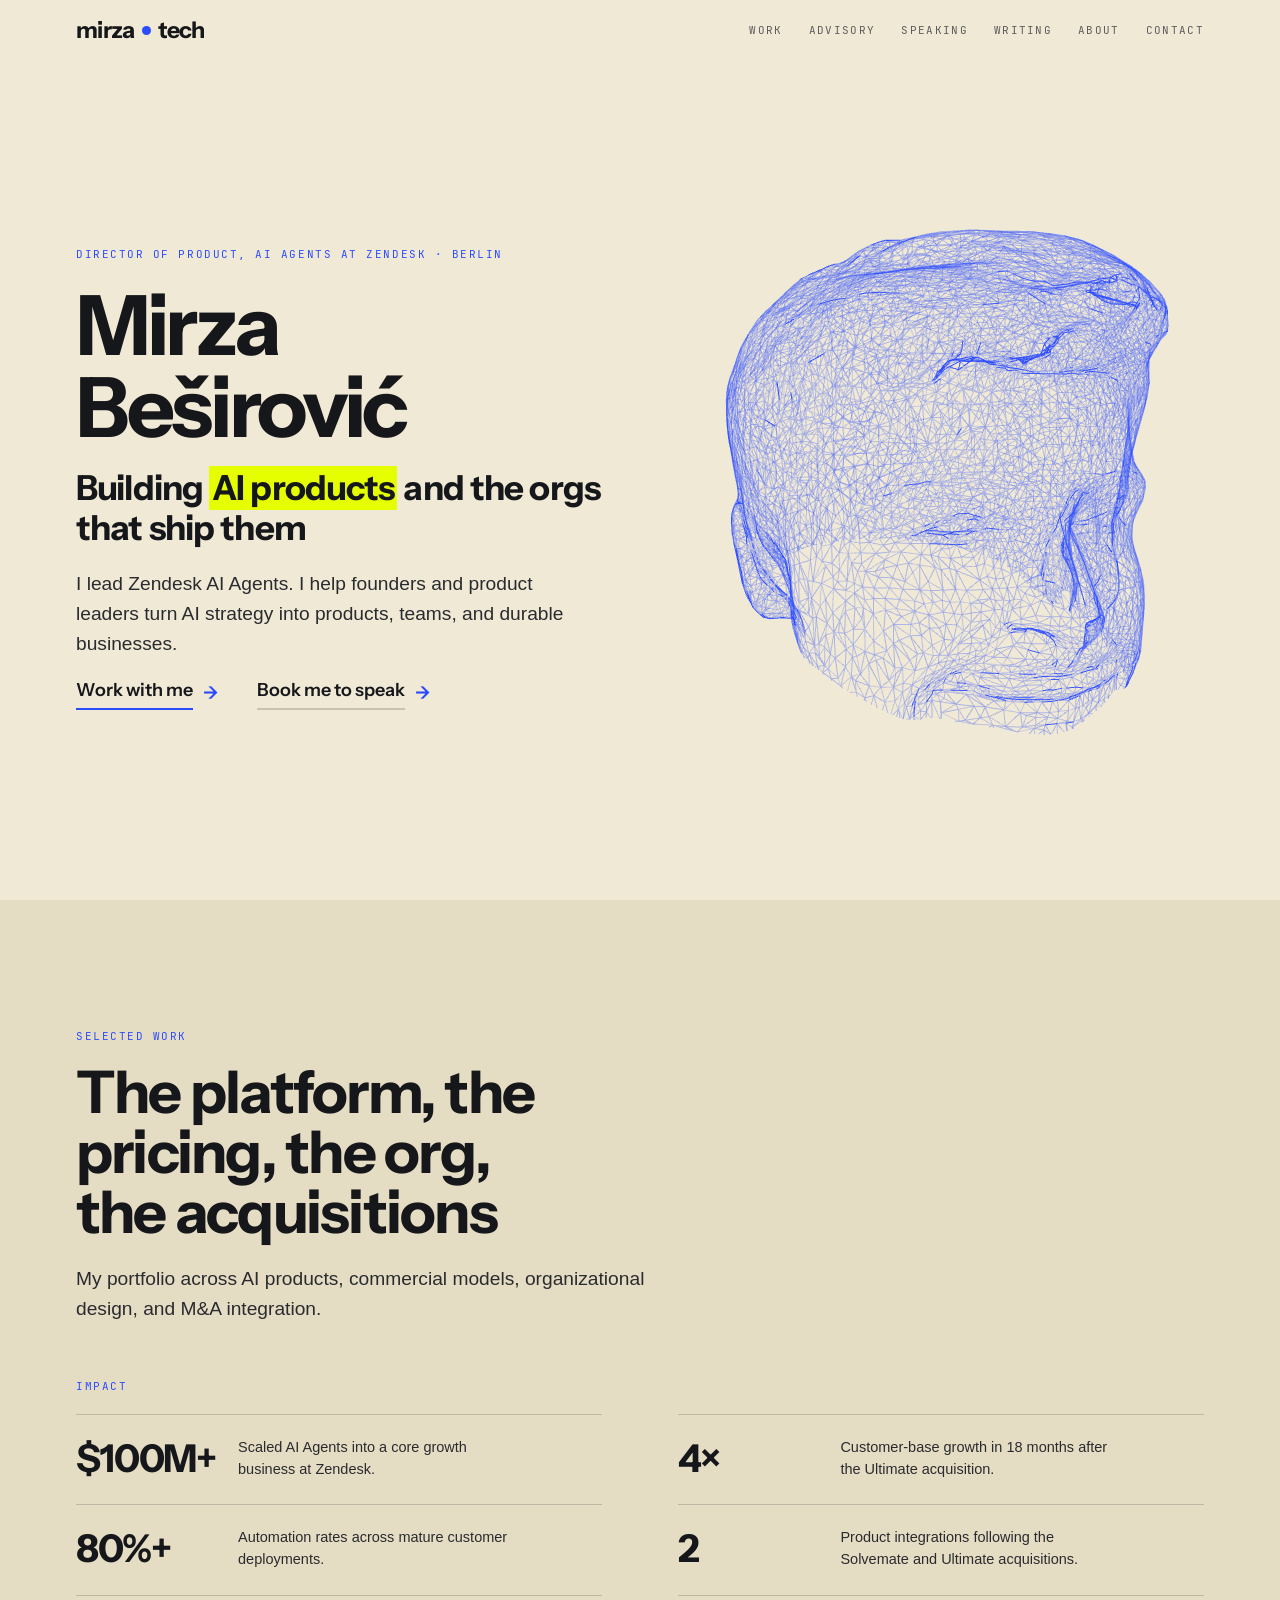
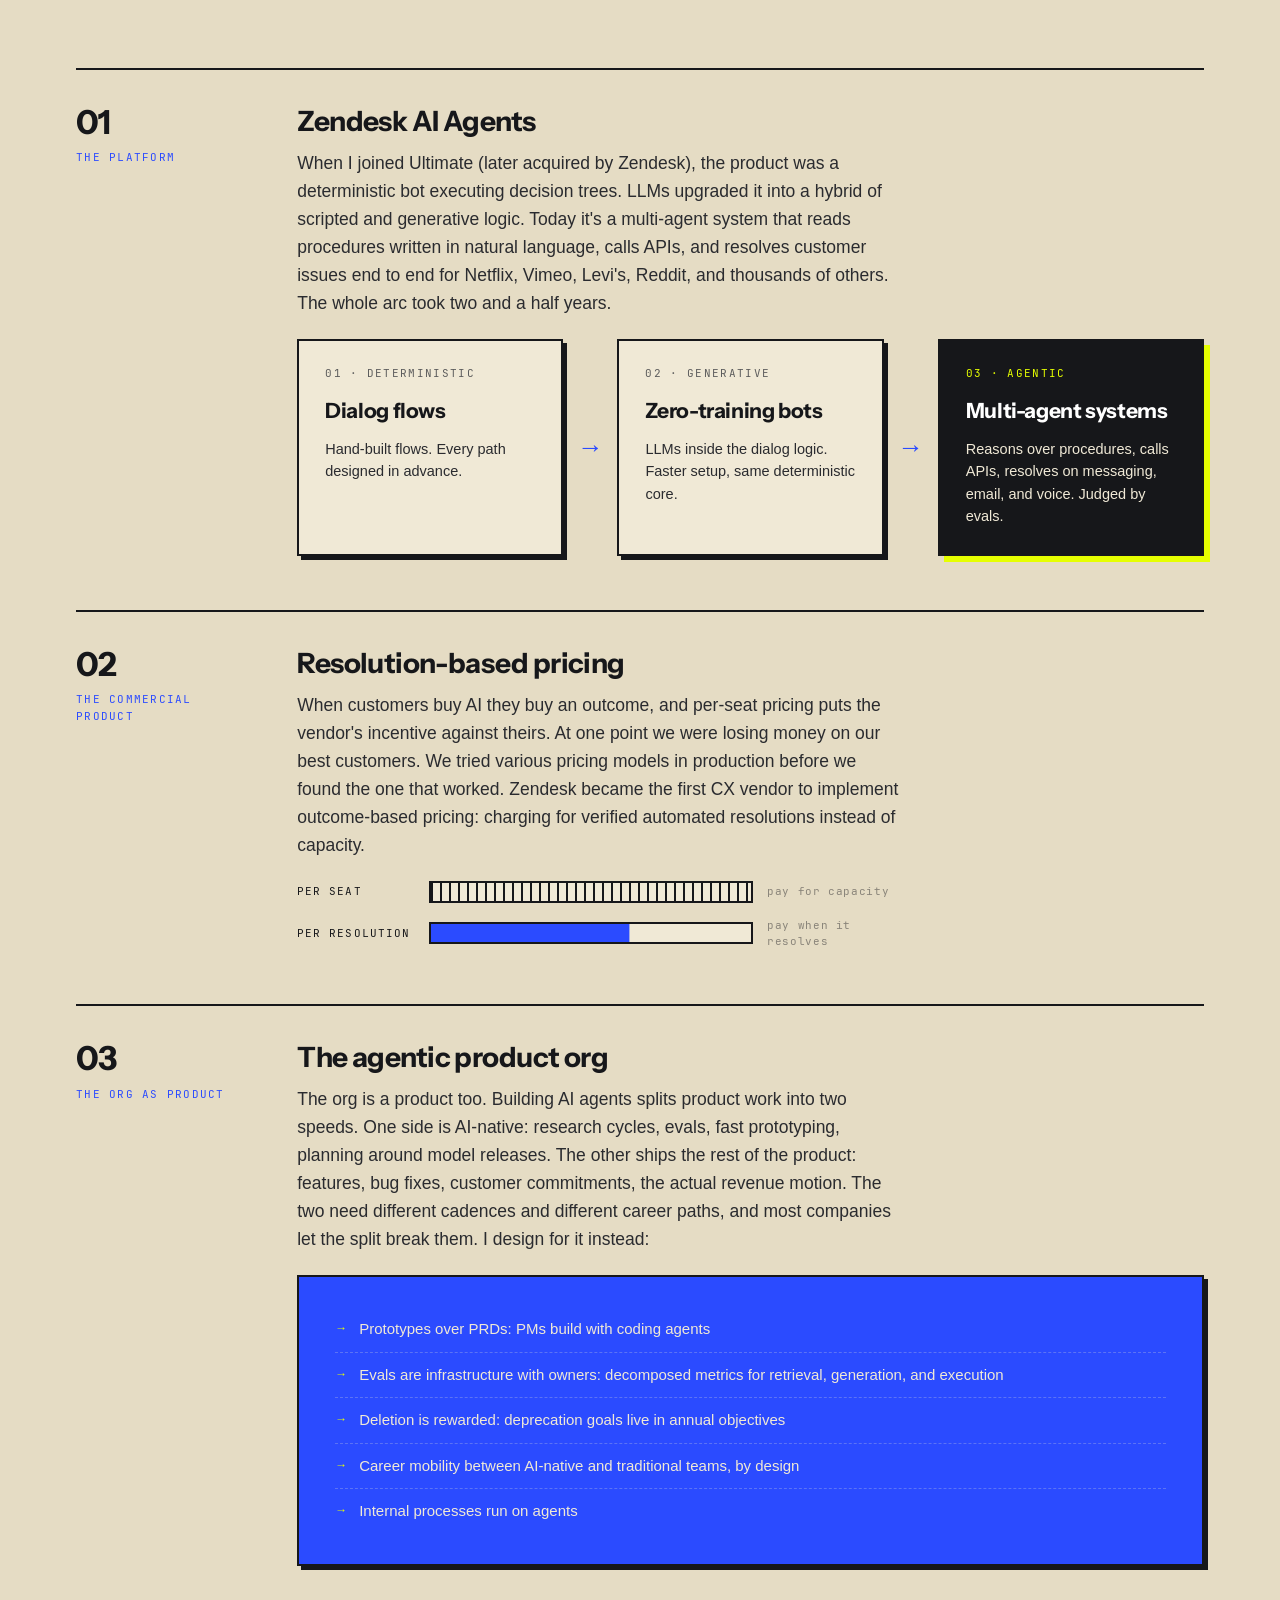
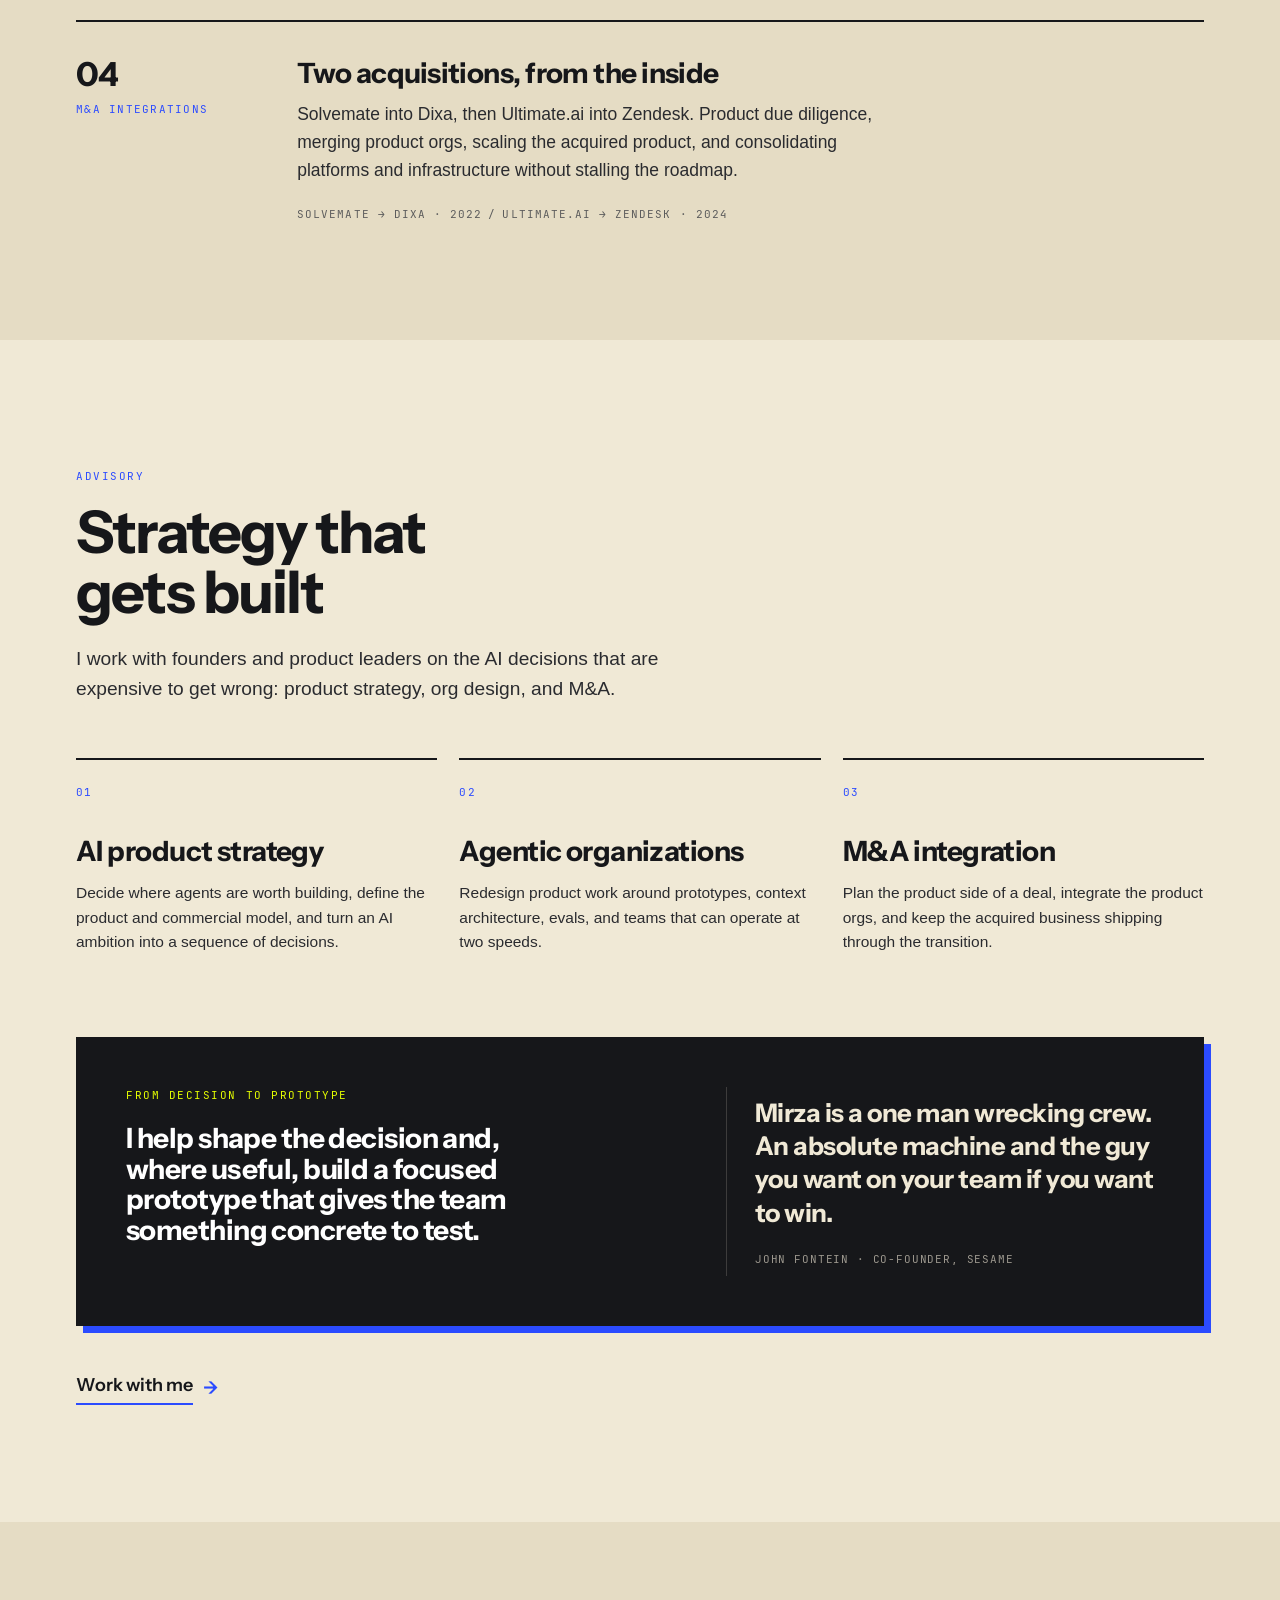
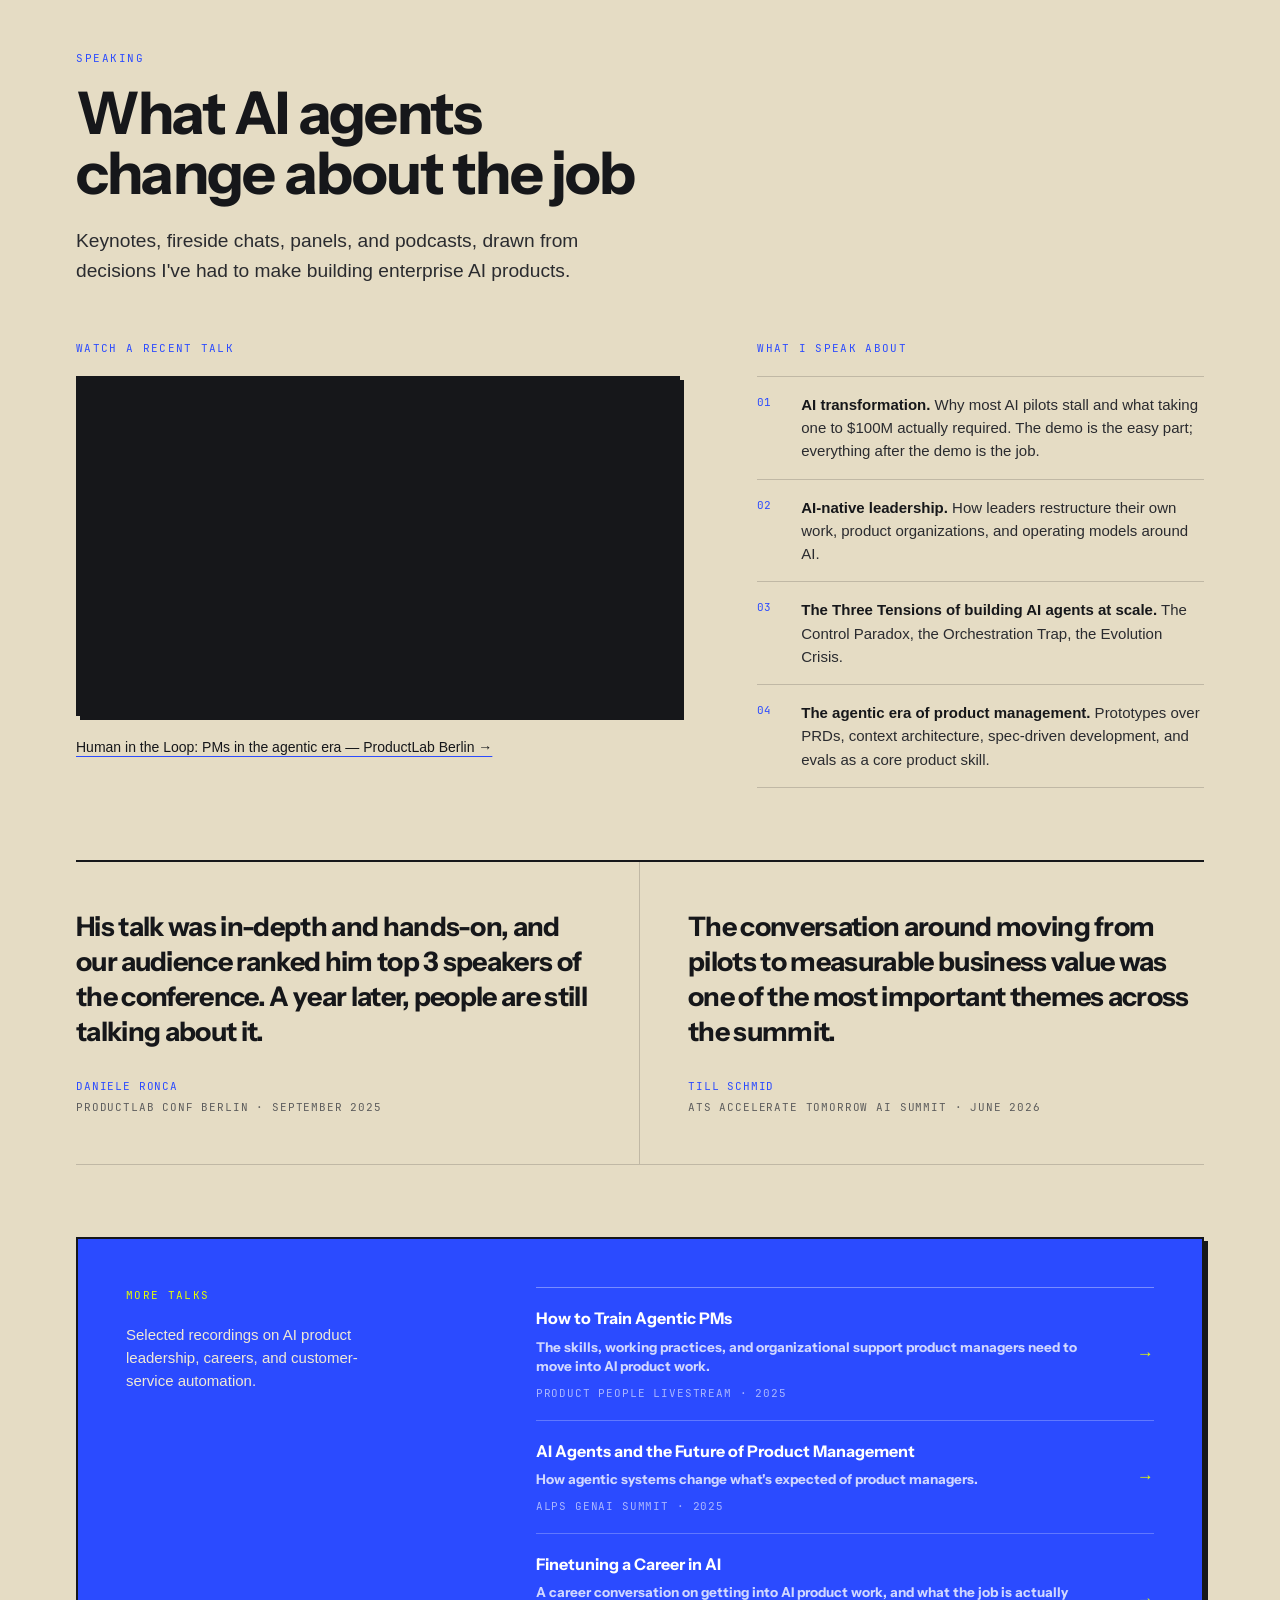
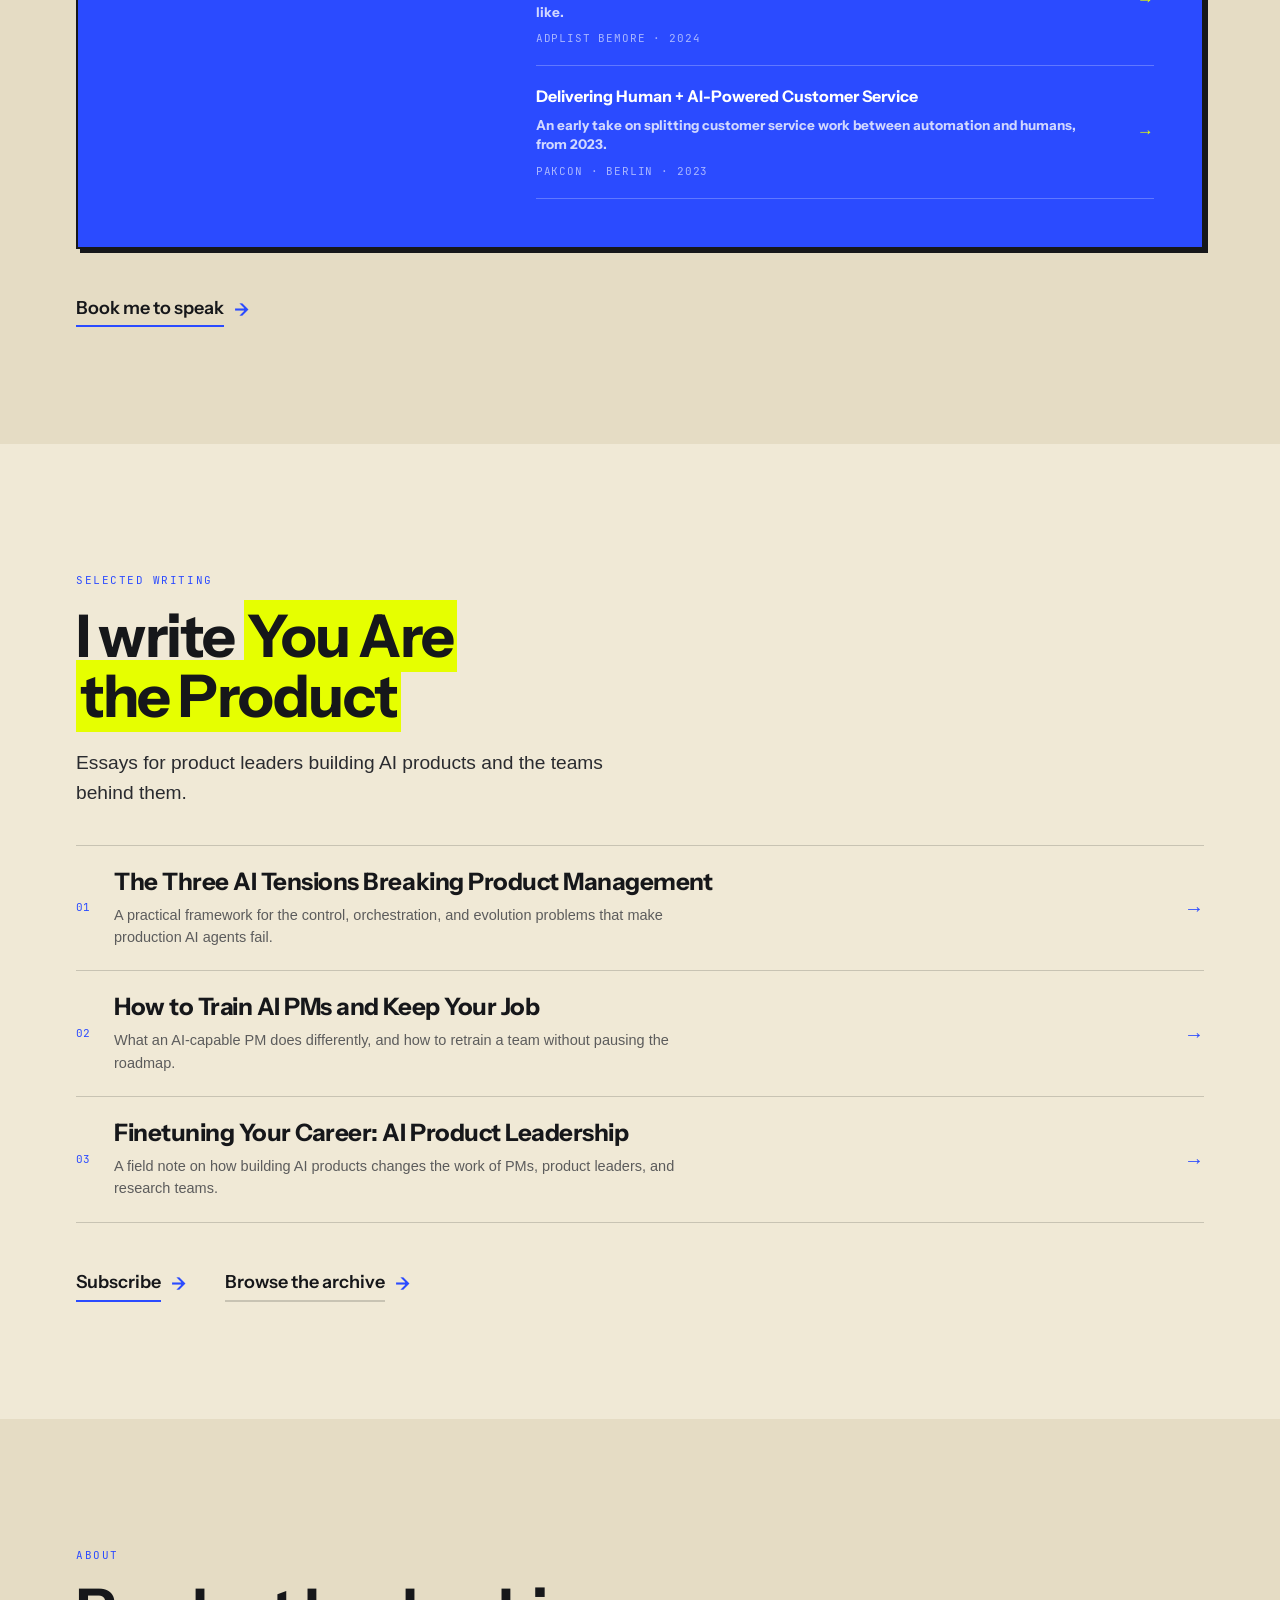
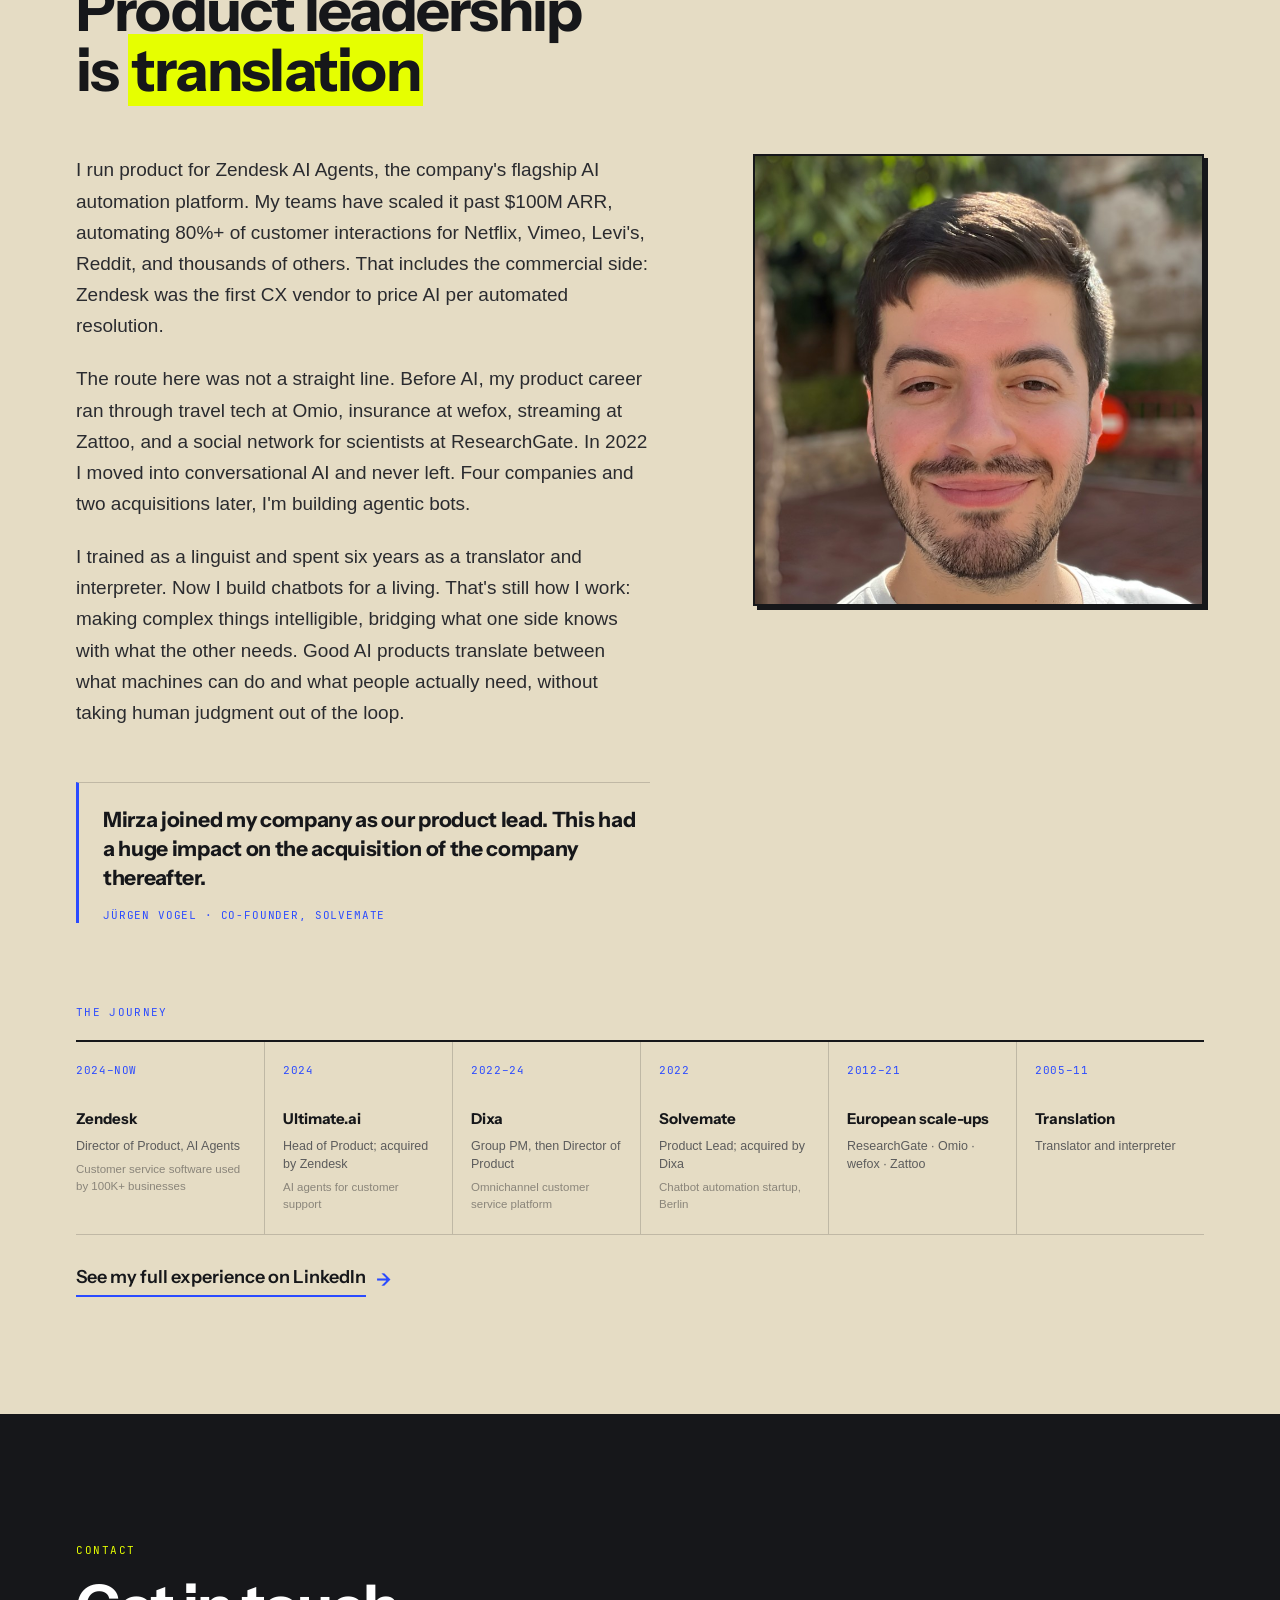
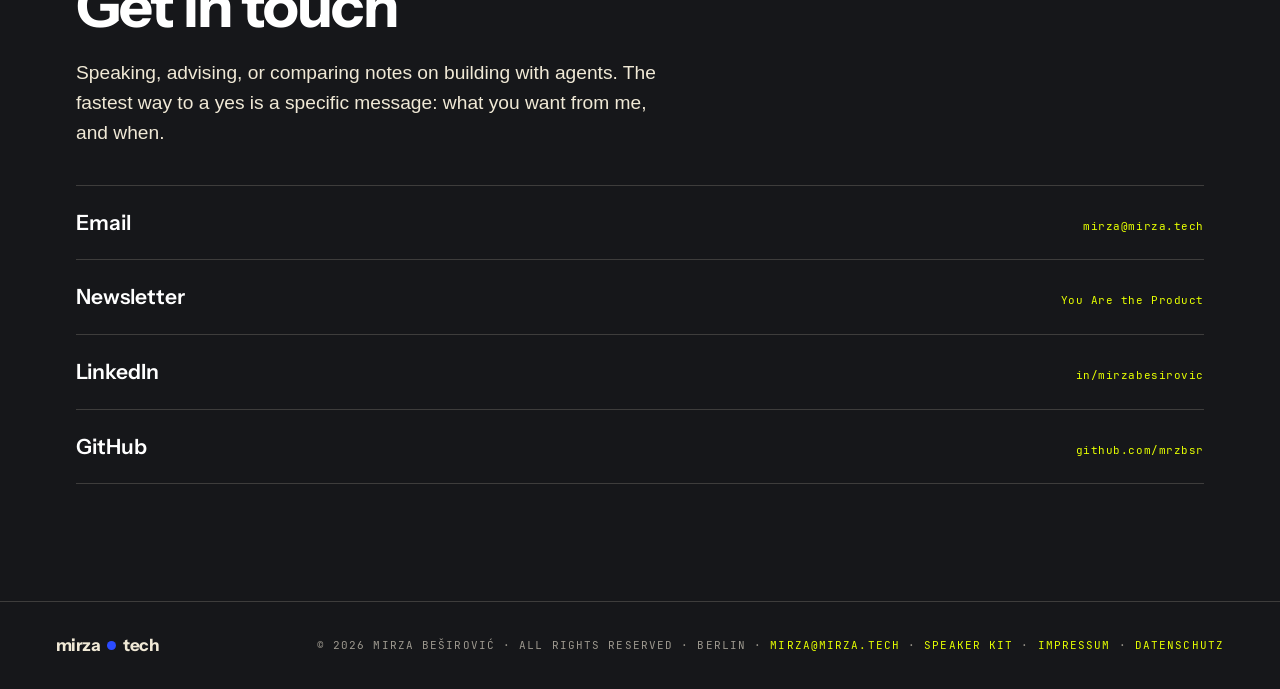
==== commit 187dd20f: "Content pass: exec bio, two-speeds definition, pricing rewrite, AI transformation theme, journey des" ====
--- a/index.html
+++ b/index.html
@@ -115,6 +115,7 @@
       <div class="speak-themes reveal">
         <p class="k">What I speak about</p>
         <ol class="themes">
+          <li><b>AI transformation.</b> Why most AI pilots stall and what taking one to $100M actually required. The demo is the easy part; everything after the demo is the job.</li>
           <li><b>AI-native leadership.</b> How leaders restructure their own work, product organizations, and operating models around AI.</li>
           <li><b>The Three Tensions of building AI agents at scale.</b> The Control Paradox, the Orchestration Trap, the Evolution Crisis.</li>
           <li><b>The agentic era of product management.</b> Prototypes over PRDs, context architecture, spec-driven development, and evals as a core product skill.</li>
@@ -186,7 +187,7 @@
       </div>
       <div class="folio-main">
         <h3>Zendesk AI Agents</h3>
-        <p class="folio-body">It started as a scripted chatbot builder. Three platform generations later, it's a multi-agent system that reads procedures written in natural language, calls APIs, and resolves customer issues end to end for Netflix, Vimeo, Levi's, Reddit, and thousands of others.</p>
+        <p class="folio-body">When I joined Ultimate (later acquired by Zendesk), the product was a deterministic bot executing decision trees. LLMs upgraded it into a hybrid of scripted and generative logic. Today it's a multi-agent system that reads procedures written in natural language, calls APIs, and resolves customer issues end to end for Netflix, Vimeo, Levi's, Reddit, and thousands of others. The whole arc took two and a half years.</p>
         <div class="gen-strip">
           <article class="gen-card">
             <p class="gk">01 &middot; Deterministic</p>
@@ -216,7 +217,7 @@
       </div>
       <div class="folio-main">
         <h3>Resolution-based pricing</h3>
-        <p class="folio-body">When customers buy AI they buy an outcome, and per-seat pricing puts the vendor's incentive against theirs. We tried three pricing models in production before we found one that worked: Zendesk became the first CX vendor to charge for verified automated resolutions instead of capacity.</p>
+        <p class="folio-body">When customers buy AI they buy an outcome, and per-seat pricing puts the vendor's incentive against theirs. At one point we were losing money on our best customers. We tried various pricing models in production before we found the one that worked. Zendesk became the first CX vendor to implement outcome-based pricing: charging for verified automated resolutions instead of capacity.</p>
         <div class="price-flip" data-priceflip>
           <div class="pf-row"><span class="pf-label">Per seat</span><div class="pf-track"><div class="pf-fill pf-old"></div></div><span class="pf-note">pay for capacity</span></div>
           <div class="pf-row"><span class="pf-label">Per resolution</span><div class="pf-track"><div class="pf-fill pf-new"></div></div><span class="pf-note">pay when it resolves</span></div>
@@ -231,7 +232,7 @@
       </div>
       <div class="folio-main">
         <h3>The agentic product org</h3>
-        <p class="folio-body">The org is a product too. Building AI agents splits product work into two speeds, and most companies let that split break them. I design for it instead:</p>
+        <p class="folio-body">The org is a product too. Building AI agents splits product work into two speeds. One side is AI-native: research cycles, evals, fast prototyping, planning around model releases. The other ships the rest of the product: features, bug fixes, customer commitments, the actual revenue motion. The two need different cadences and different career paths, and most companies let the split break them. I design for it instead:</p>
         <div class="folio-panel reveal">
           <ul class="folio-list">
             <li>Prototypes over PRDs: PMs build with coding agents</li>
@@ -288,12 +289,14 @@
       <div class="builder-copy">
         <p class="mono-label">From decision to prototype</p>
         <h3>I help shape the decision and, where useful, build a focused prototype that gives the team something concrete to test.</h3>
-        <a class="cta" href="mailto:mirza@mirza.tech?subject=Advisory"><span class="label">Compare notes</span><span class="ar">→</span></a>
       </div>
       <figure class="builder-quote">
         <blockquote>Mirza is a one man wrecking crew. An absolute machine and the guy you want on your team if you want to win.</blockquote>
         <figcaption>John Fontein · Co-founder, Sesame</figcaption>
       </figure>
+    </div>
+    <div class="speaking-cta reveal" data-d="3">
+      <a class="cta" href="mailto:mirza@mirza.tech?subject=Advisory"><span class="label">Work with me</span><span class="ar">→</span></a>
     </div>
   </div>
 </section>
@@ -335,8 +338,8 @@
       <div class="about-left reveal">
         <div class="about-story">
           <p>I run product for Zendesk AI Agents, the company's flagship AI automation platform. My teams have scaled it past $100M ARR, automating 80%+ of customer interactions for Netflix, Vimeo, Levi's, Reddit, and thousands of others. That includes the commercial side: Zendesk was the first CX vendor to price AI per automated resolution.</p>
-          <p>The route here ran through two acquisitions. Solvemate into Dixa, then Ultimate.ai into Zendesk, and I've done the integration from both sides.</p>
-          <p>Before product, I spent six years as a translator and interpreter, and that's still how I work: making complex things intelligible, bridging what one side knows with what the other needs. Good AI products translate between what machines can do and what people actually need, without taking human judgment out of the loop.</p>
+          <p>The route here was not a straight line. Before AI, my product career ran through travel tech at Omio, insurance at wefox, streaming at Zattoo, and a social network for scientists at ResearchGate. In 2022 I moved into conversational AI and never left. Four companies and two acquisitions later, I'm building agentic bots.</p>
+          <p>I trained as a linguist and spent six years as a translator and interpreter. Now I build chatbots for a living. That's still how I work: making complex things intelligible, bridging what one side knows with what the other needs. Good AI products translate between what machines can do and what people actually need, without taking human judgment out of the loop.</p>
         </div>
         <figure class="about-quote">
           <blockquote>Mirza joined my company as our product lead. This had a huge impact on the acquisition of the company thereafter.</blockquote>
@@ -352,10 +355,10 @@
     <div class="journey-wide reveal" data-d="2">
       <p class="k">The journey</p>
       <ol class="journey-row">
-        <li><span class="jy">2024–now</span><span class="jt"><b>Zendesk</b><small>Director of Product, AI Agents</small></span></li>
-        <li><span class="jy">2024</span><span class="jt"><b>Ultimate.ai</b><small>Head of Product; acquired by Zendesk</small></span></li>
-        <li><span class="jy">2022–24</span><span class="jt"><b>Dixa</b><small>Group PM, then Director of Product</small></span></li>
-        <li><span class="jy">2022</span><span class="jt"><b>Solvemate</b><small>Product Lead; acquired by Dixa</small></span></li>
+        <li><span class="jy">2024–now</span><span class="jt"><b>Zendesk</b><small>Director of Product, AI Agents</small><small class="jd">Customer service software used by 100K+ businesses</small></span></li>
+        <li><span class="jy">2024</span><span class="jt"><b>Ultimate.ai</b><small>Head of Product; acquired by Zendesk</small><small class="jd">AI agents for customer support</small></span></li>
+        <li><span class="jy">2022–24</span><span class="jt"><b>Dixa</b><small>Group PM, then Director of Product</small><small class="jd">Omnichannel customer service platform</small></span></li>
+        <li><span class="jy">2022</span><span class="jt"><b>Solvemate</b><small>Product Lead; acquired by Dixa</small><small class="jd">Chatbot automation startup, Berlin</small></span></li>
         <li><span class="jy">2012–21</span><span class="jt"><b>European scale-ups</b><small>ResearchGate · Omio · wefox · Zattoo</small></span></li>
         <li><span class="jy">2005–11</span><span class="jt"><b>Translation</b><small>Translator and interpreter</small></span></li>
       </ol>
--- a/assets/site.css
+++ b/assets/site.css
@@ -313,10 +313,10 @@
 #work .stat-strip { border-bottom: 2px solid var(--ink); padding-bottom: 34px; margin-bottom: clamp(44px, 6vh, 64px); }
 
 /* ---------- advisory ---------- */
-.advisory-grid { display: grid; grid-template-columns: repeat(3, 1fr); gap: 22px; }
-.advisory-card { border-top: 2px solid var(--ink); padding: 24px 0 10px; display: grid; grid-template-rows: auto minmax(2.25em, auto) 1fr; }
+.advisory-grid { display: grid; grid-template-columns: repeat(3, 1fr); gap: 0 22px; }
+.advisory-card { border-top: 2px solid var(--ink); padding: 24px 0 10px; display: grid; grid-row: span 3; grid-template-rows: subgrid; }
 .advisory-card .ac-num { display: block; margin-bottom: 34px; font-family: var(--mono); font-size: var(--t-mono-size); letter-spacing: 0.12em; color: var(--blue); }
-.advisory-card h3 { max-width: 14ch; align-self: start; }
+.advisory-card h3 { align-self: start; }
 .advisory-card p { margin: 0; font-size: 15.5px; line-height: 1.6; color: var(--ink-soft); }
 .builder-band { display: grid; grid-template-columns: 1.1fr 0.9fr; gap: clamp(36px, 6vw, 80px); margin-top: clamp(52px, 8vh, 88px); padding: clamp(28px, 4vw, 48px); background: var(--surface-dark); color: var(--on-dark); border: 2px solid var(--ink); box-shadow: 7px 7px 0 var(--blue); }
 .builder-copy .mono-label { color: var(--yellow); margin: 0 0 18px; }
@@ -328,7 +328,7 @@
 .builder-quote blockquote { margin: 0 0 22px; font-family: var(--display); font-weight: 700; font-size: clamp(20px, 2vw, 27px); line-height: 1.3; letter-spacing: -0.02em; color: var(--on-dark); }
 .builder-quote figcaption { font-family: var(--mono); font-size: var(--t-mono-size-sm); letter-spacing: 0.08em; text-transform: uppercase; color: var(--on-dark-muted); }
 #speaking { background: var(--bg-thesis); }
-@media (max-width: 820px) { .advisory-grid, .builder-band { grid-template-columns: 1fr; } .builder-quote { padding: 28px 0 0; border-left: 0; border-top: 1px solid var(--line-on-dark); } }
+@media (max-width: 820px) { .advisory-grid, .builder-band { grid-template-columns: 1fr; } .advisory-grid { gap: 22px; } .advisory-card { grid-row: auto; grid-template-rows: auto minmax(2.25em, auto) 1fr; } .builder-quote { padding: 28px 0 0; border-left: 0; border-top: 1px solid var(--line-on-dark); } }
 .gen-strip { display: grid; grid-template-columns: 1fr auto 1fr auto 1fr; gap: 14px; align-items: stretch; }
 .gen-arrow { align-self: center; font-size: 26px; color: var(--blue); }
 .gen-card { border: 2px solid var(--ink); background: var(--bg); padding: 24px 26px 26px; box-shadow: var(--shadow-tile-ink); display: flex; flex-direction: column; }
@@ -433,6 +433,7 @@
 .journey-row .jy { display: block; margin-bottom: 28px; font-family: var(--mono); font-size: var(--t-mono-size-sm); letter-spacing: 0.06em; text-transform: uppercase; color: var(--blue); }
 .journey-row .jt b { display: block; margin-bottom: 6px; font-family: var(--display); font-size: 15px; color: var(--ink); }
 .journey-row .jt small { display: block; font-size: 12.5px; line-height: 1.45; color: var(--muted); }
+.journey-row .jt .jd { margin-top: 6px; font-size: 11.5px; color: var(--dim, var(--muted)); }
 .about-meta { display: grid; grid-template-columns: 0.8fr 1.5fr 1fr; gap: 0; margin: 40px 0 0; padding: 0; list-style: none; border-top: 1px solid var(--line-strong); border-bottom: 1px solid var(--line-strong); }
 .about-meta li { padding: 18px 24px; border-left: 1px solid var(--line-strong); }
 .about-meta li:first-child { padding-left: 0; border-left: 0; }
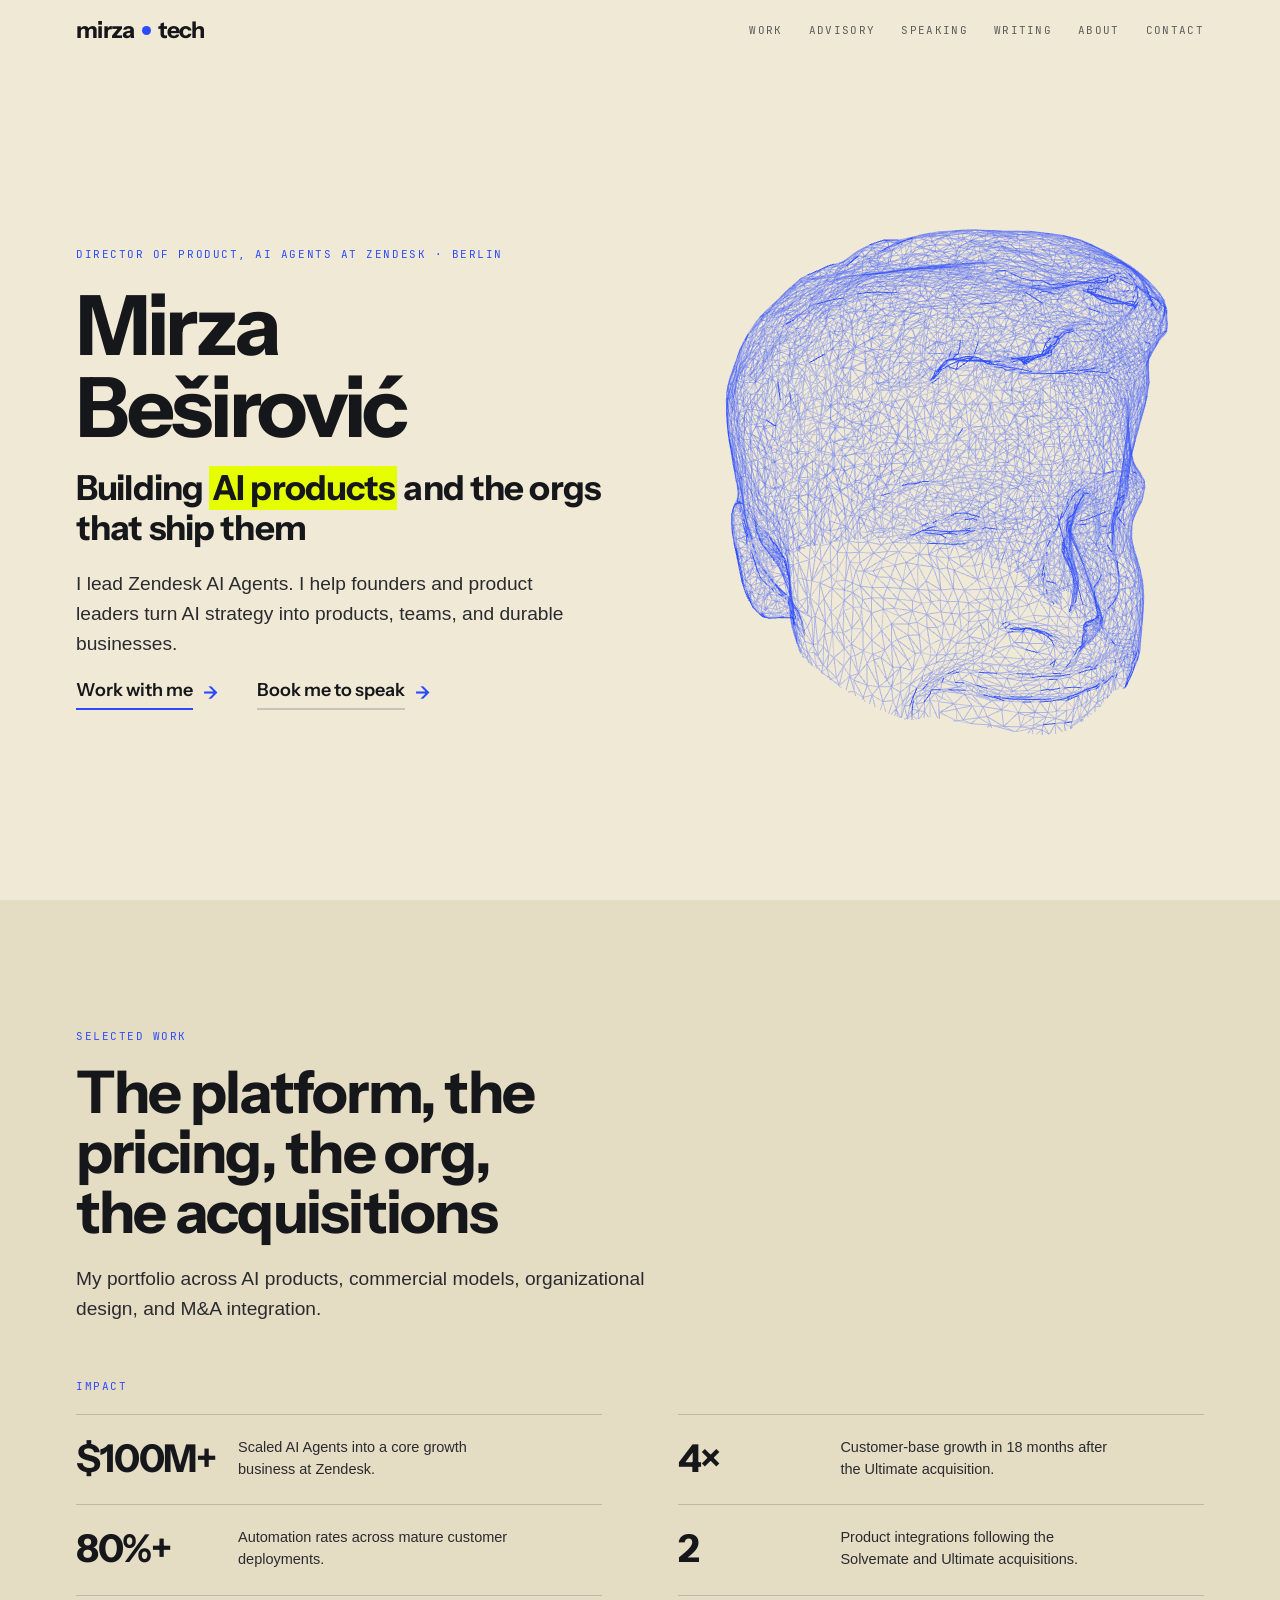
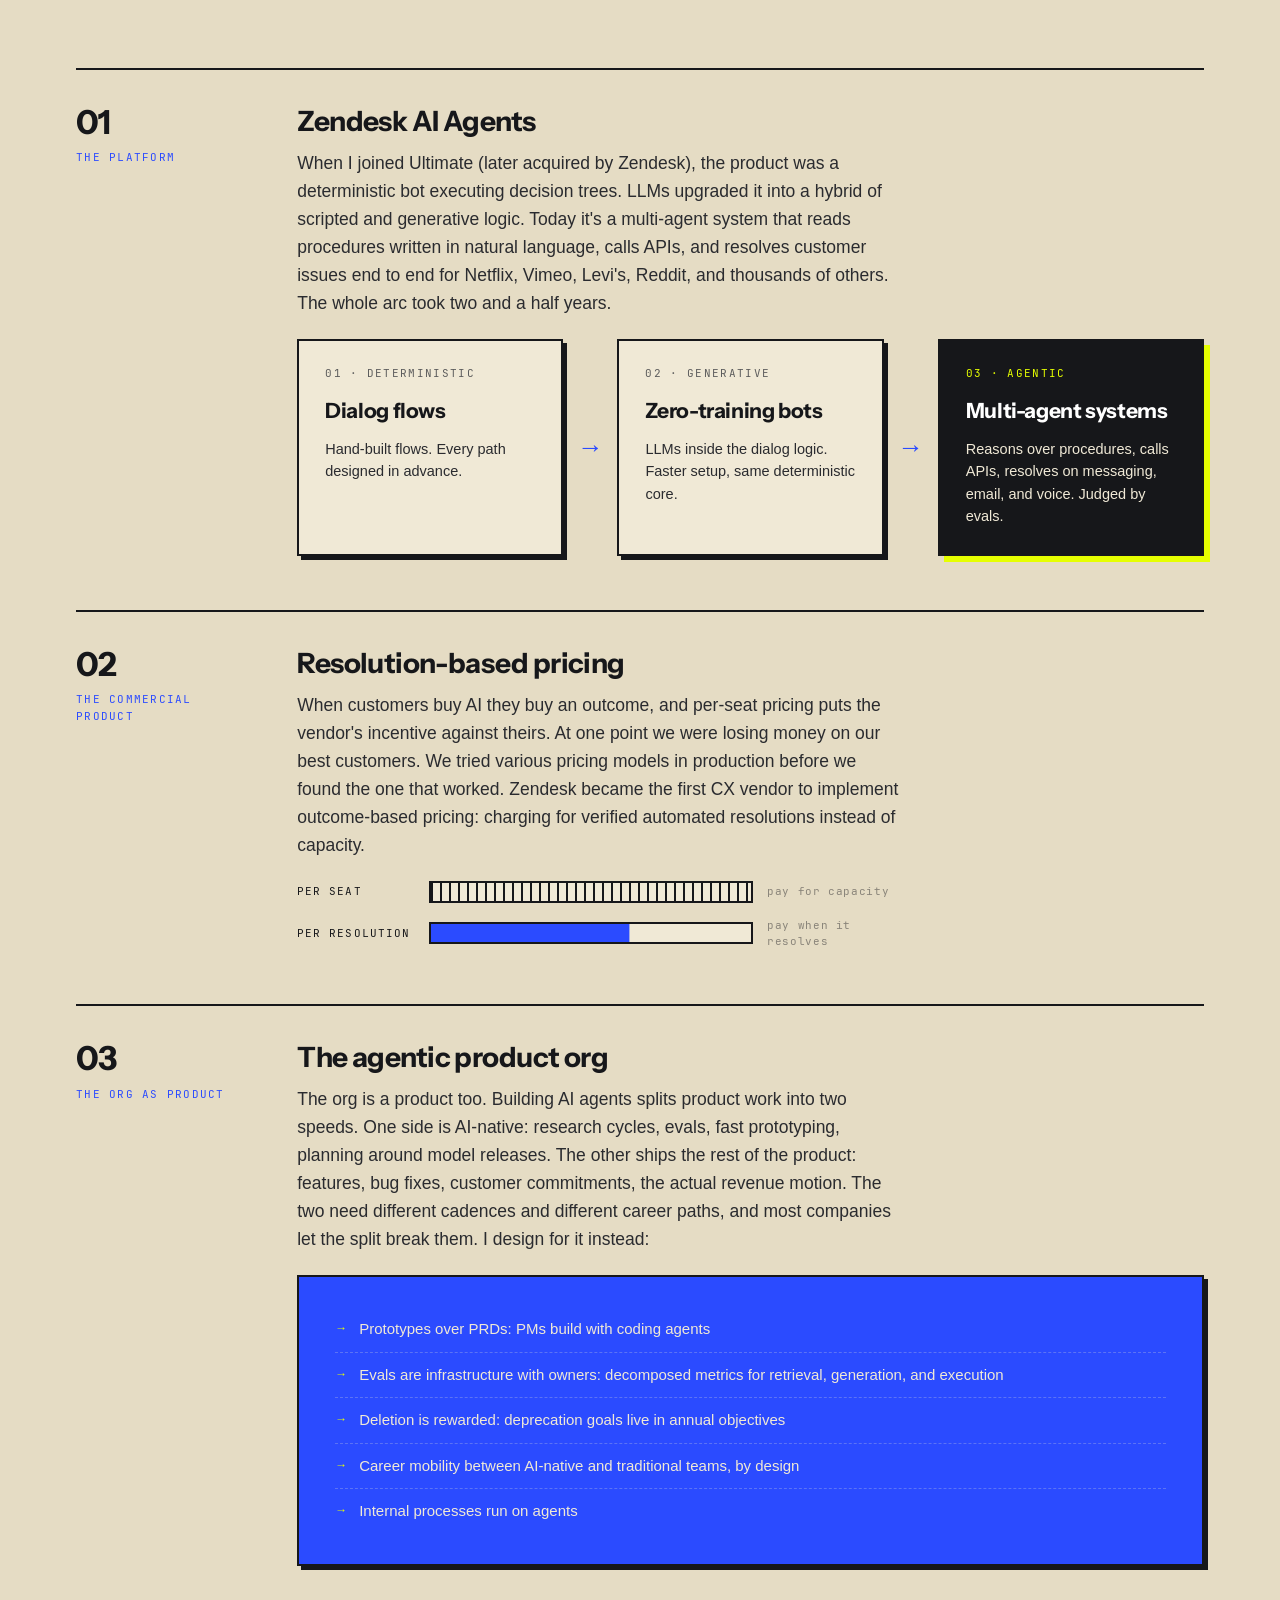
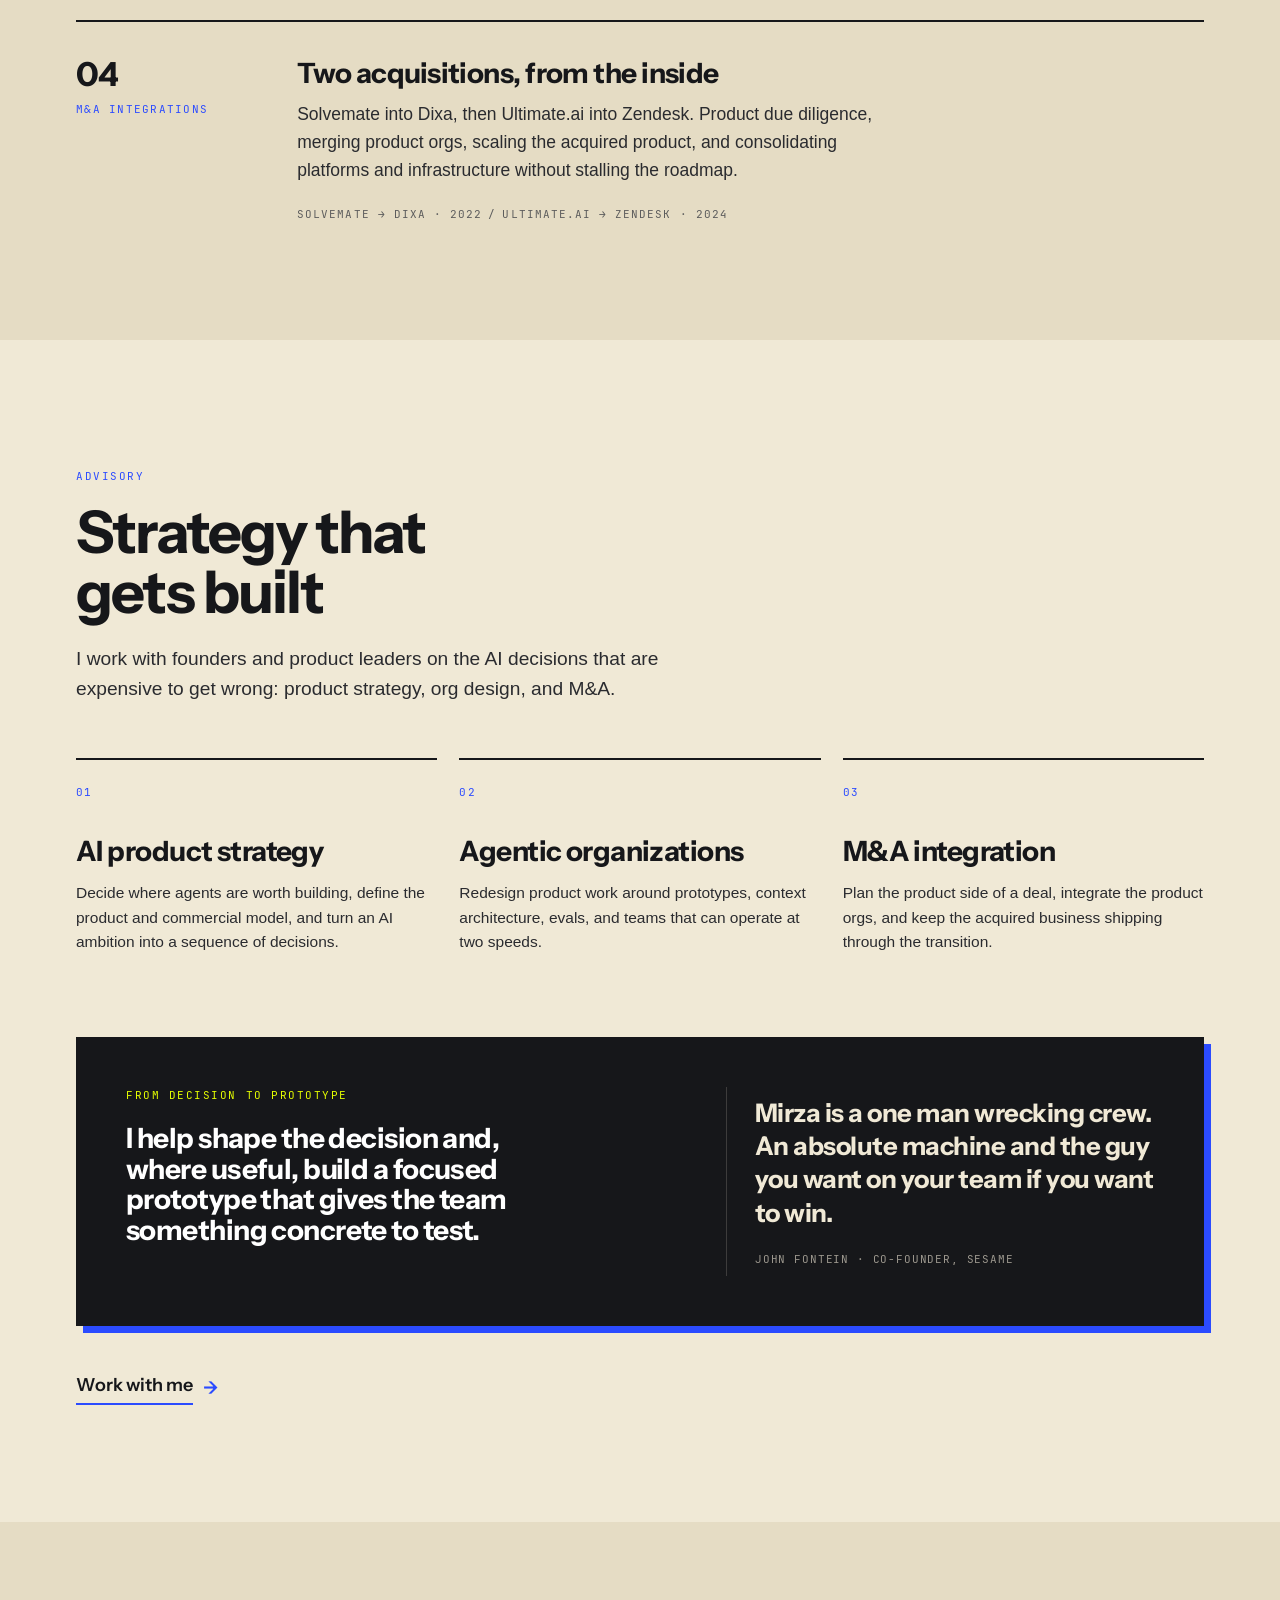
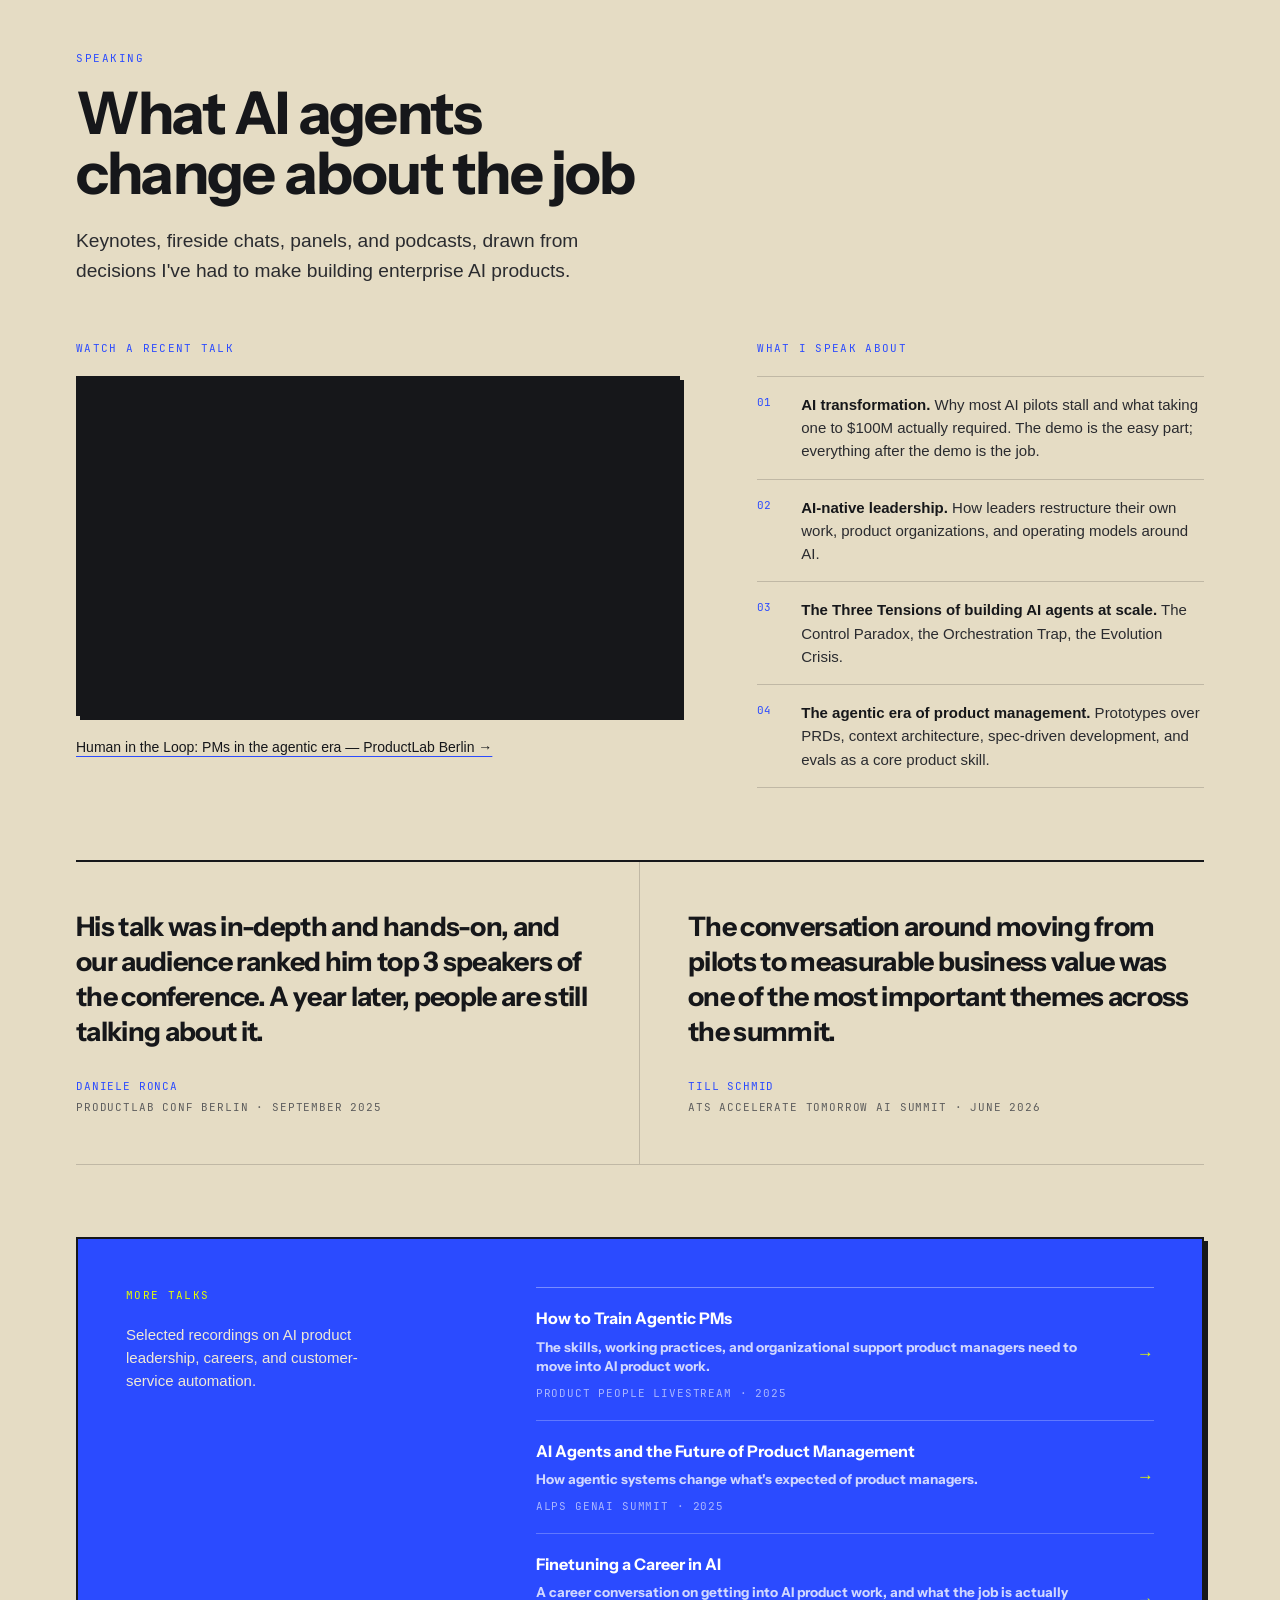
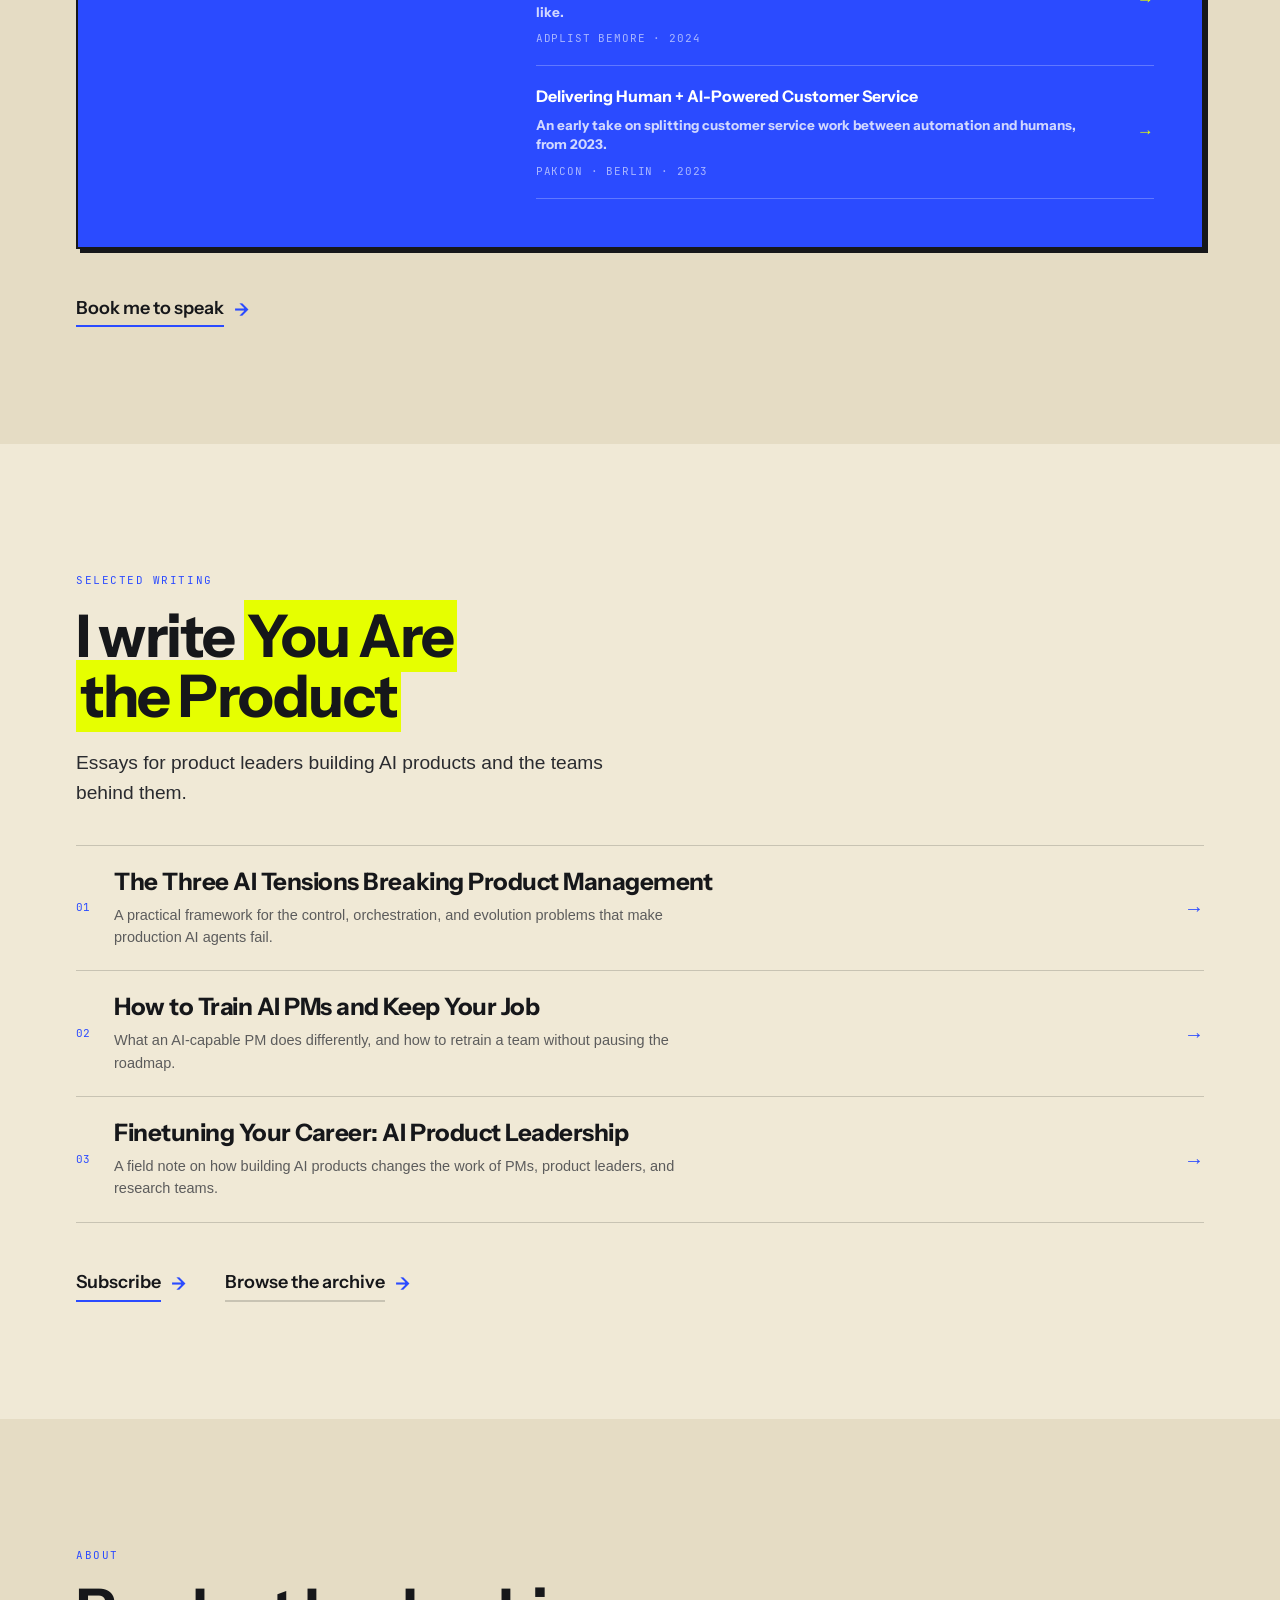
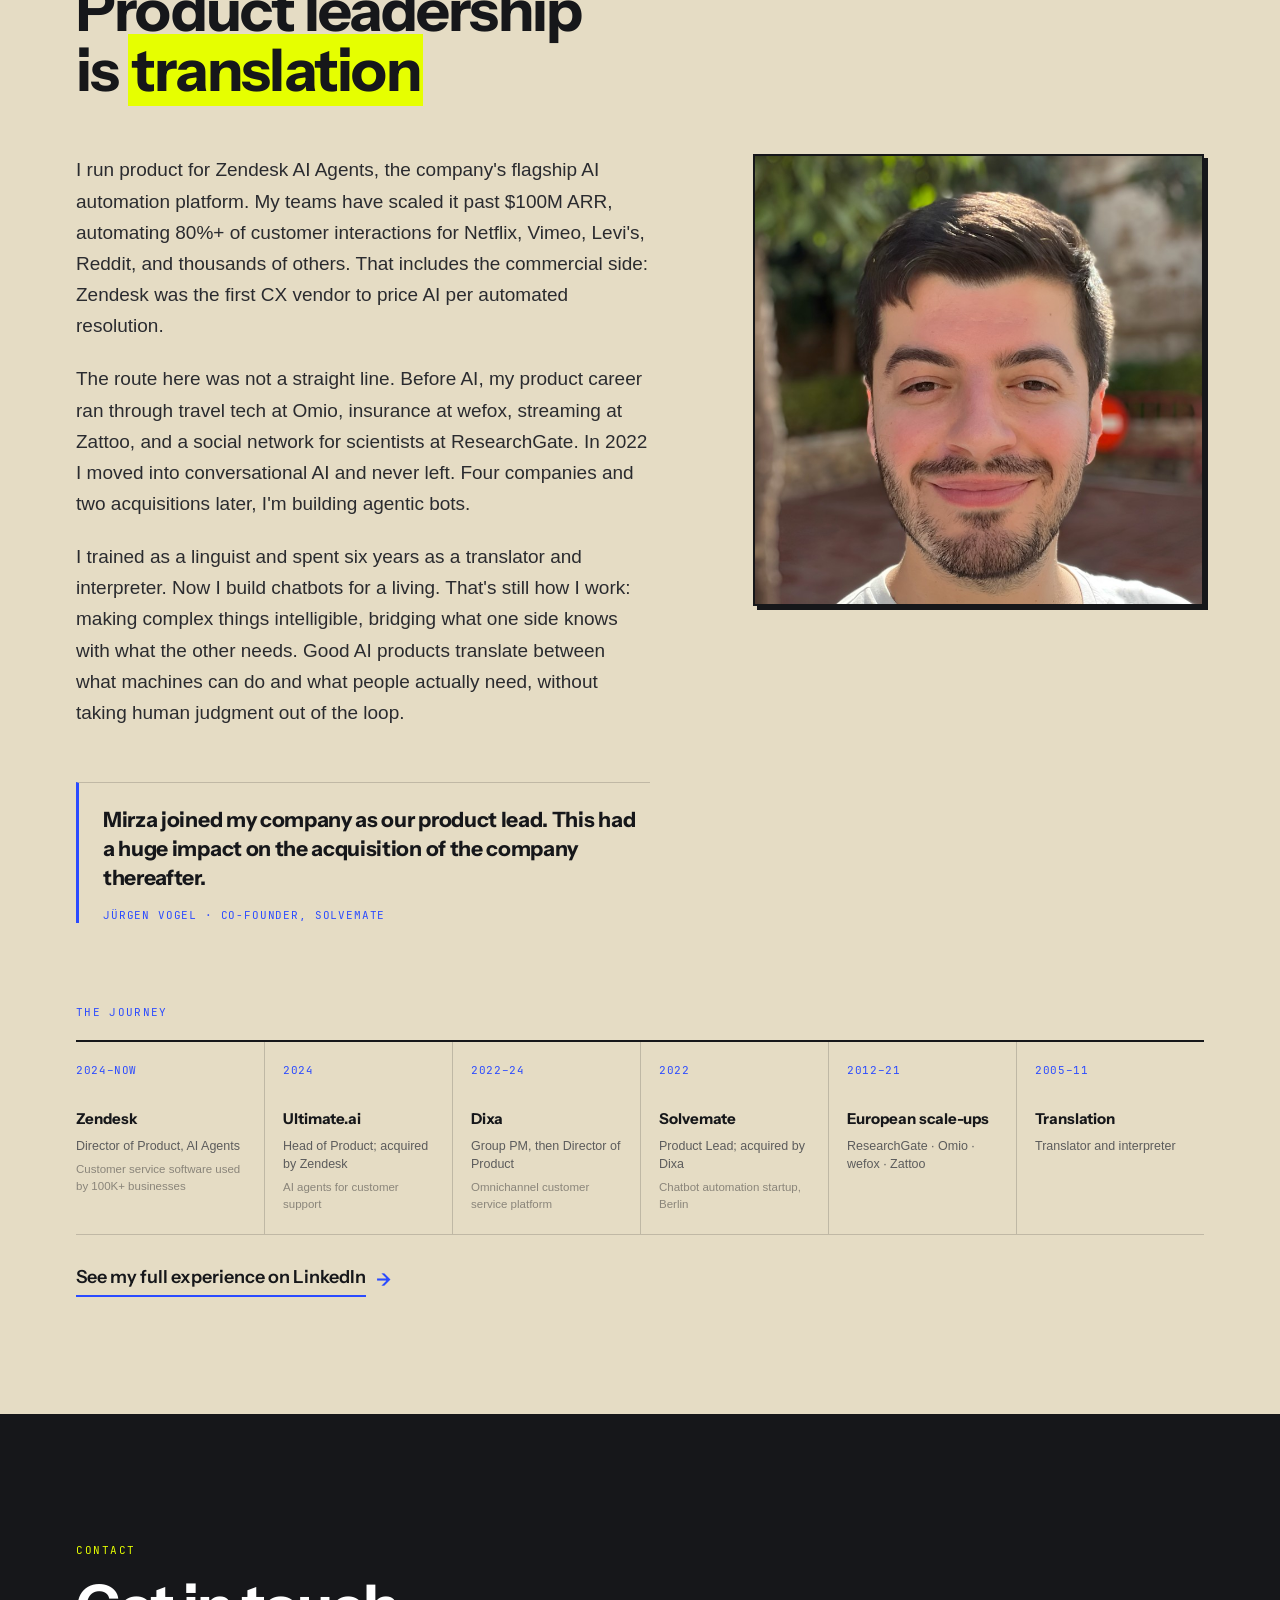
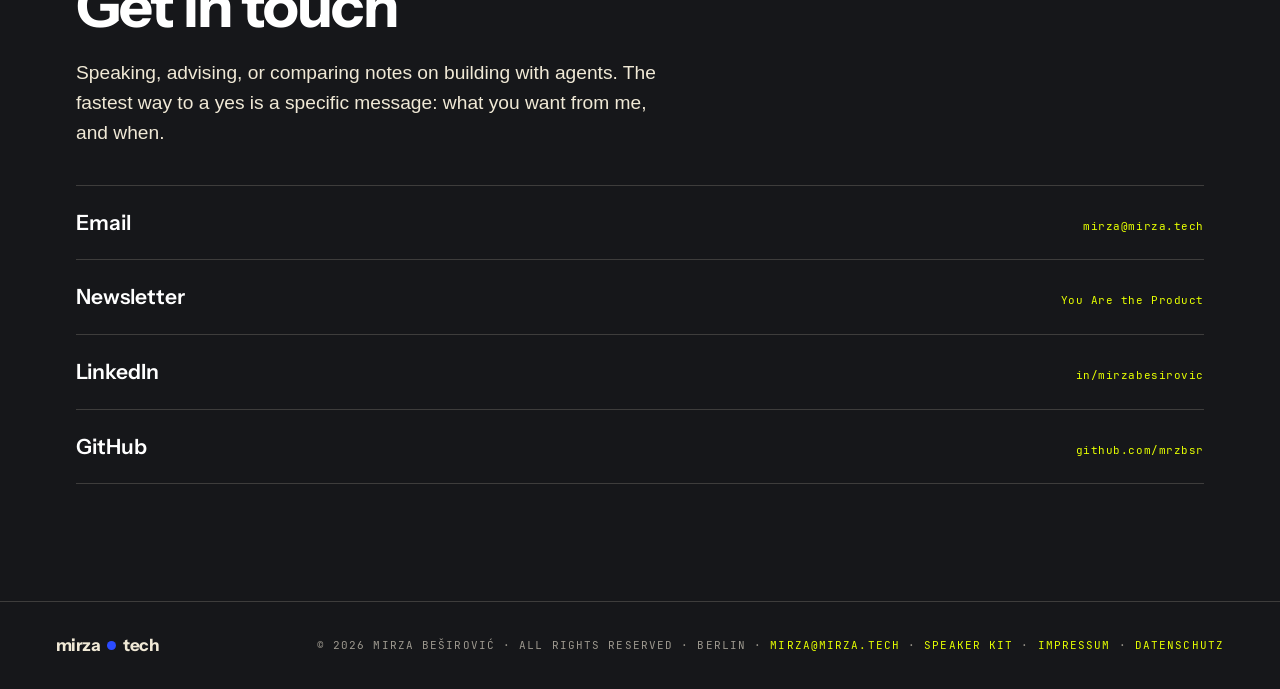
==== commit 9a52cf18: "SEO/AI-SEO pass: JSON-LD (Person/WebSite/VideoObject), robots.txt, sitemap.xml, llms.txt, custom 404" ====
--- a/index.html
+++ b/index.html
@@ -22,6 +22,62 @@
 <meta name="twitter:title" content="Mirza Beširović — AI product leader, advisor, speaker" />
 <meta name="twitter:description" content="Leading Zendesk AI Agents. Advising founders and product leaders on AI product strategy, agentic organizations, and M&A integration." />
 <meta name="twitter:image" content="https://mirza.tech/assets/og.png" />
+<meta property="og:image:alt" content="Mirza Beširović — AI product leader, advisor, speaker" />
+<meta name="twitter:image:alt" content="Mirza Beširović — AI product leader, advisor, speaker" />
+<meta property="og:locale" content="en_US" />
+<meta name="author" content="Mirza Beširović" />
+<meta name="theme-color" content="#F0E9D6" media="(prefers-color-scheme: light)" />
+<meta name="theme-color" content="#20222B" media="(prefers-color-scheme: dark)" />
+
+<script type="application/ld+json">
+{
+  "@context": "https://schema.org",
+  "@graph": [
+    {
+      "@type": "Person",
+      "@id": "https://mirza.tech/#person",
+      "name": "Mirza Beširović",
+      "alternateName": "Mirza Besirovic",
+      "jobTitle": "Director of Product, AI Agents",
+      "worksFor": { "@type": "Organization", "name": "Zendesk", "url": "https://www.zendesk.com" },
+      "url": "https://mirza.tech/",
+      "image": "https://mirza.tech/assets/mirza-headshot.jpg",
+      "email": "mailto:mirza@mirza.tech",
+      "address": { "@type": "PostalAddress", "addressLocality": "Berlin", "addressCountry": "DE" },
+      "sameAs": [
+        "https://www.linkedin.com/in/mirzabesirovic/",
+        "https://github.com/mrzbsr",
+        "https://youaretheproduct.io"
+      ],
+      "knowsAbout": [
+        "AI agents",
+        "AI product management",
+        "AI product strategy",
+        "customer service automation",
+        "agentic organizations",
+        "M&A product integration"
+      ],
+      "description": "Mirza Beširović leads Zendesk AI Agents and advises founders and product leaders on AI product strategy, agentic organizations, and M&A integration."
+    },
+    {
+      "@type": "WebSite",
+      "@id": "https://mirza.tech/#website",
+      "url": "https://mirza.tech/",
+      "name": "mirza dot tech",
+      "publisher": { "@id": "https://mirza.tech/#person" }
+    },
+    {
+      "@type": "VideoObject",
+      "name": "Human in the Loop: PMs in the agentic era — ProductLab Berlin",
+      "description": "Keynote on what AI agents change about the product management job, at ProductLab Conf Berlin.",
+      "uploadDate": "2025-10-27",
+      "thumbnailUrl": "https://i.ytimg.com/vi/73_Uov3zmK4/hqdefault.jpg",
+      "embedUrl": "https://www.youtube-nocookie.com/embed/73_Uov3zmK4",
+      "contentUrl": "https://www.youtube.com/watch?v=73_Uov3zmK4"
+    }
+  ]
+}
+</script>
 
 <link rel="preload" href="fonts/InstrumentSans-Variable.woff2" as="font" type="font/woff2" crossorigin />
 <link rel="preload" href="fonts/JetBrainsMono-Regular.woff2" as="font" type="font/woff2" crossorigin />
@@ -98,67 +154,6 @@
     </div>
     <div class="hero-visual">
       <div class="hero-mount" id="heroMount" aria-hidden="true"></div>
-    </div>
-  </div>
-</section>
-
-<!-- ===================== SPEAKING (lead) ===================== -->
-<section class="section" id="speaking" data-screen-label="Speaking">
-  <div class="shell">
-    <div class="section-head reveal">
-      <p class="mono-label">Speaking</p>
-      <h2>What AI agents change about the job</h2>
-      <p class="section-lede">Keynotes, fireside chats, panels, and podcasts, drawn from decisions I've had to make building enterprise AI products.</p>
-    </div>
-
-    <div class="speak-grid">
-      <div class="speak-themes reveal">
-        <p class="k">What I speak about</p>
-        <ol class="themes">
-          <li><b>AI transformation.</b> Why most AI pilots stall and what taking one to $100M actually required. The demo is the easy part; everything after the demo is the job.</li>
-          <li><b>AI-native leadership.</b> How leaders restructure their own work, product organizations, and operating models around AI.</li>
-          <li><b>The Three Tensions of building AI agents at scale.</b> The Control Paradox, the Orchestration Trap, the Evolution Crisis.</li>
-          <li><b>The agentic era of product management.</b> Prototypes over PRDs, context architecture, spec-driven development, and evals as a core product skill.</li>
-        </ol>
-      </div>
-
-      <div class="speak-watch reveal" data-d="1">
-        <p class="k">Watch a recent talk</p>
-        <div class="video-frame">
-          <iframe src="https://www.youtube-nocookie.com/embed/73_Uov3zmK4" title="Human in the Loop: PMs in the agentic era — ProductLab Berlin" loading="lazy" frameborder="0" allow="accelerometer; autoplay; clipboard-write; encrypted-media; gyroscope; picture-in-picture; web-share" allowfullscreen></iframe>
-        </div>
-        <div class="talk-links">
-          <a class="ds-link" href="https://www.youtube.com/watch?v=73_Uov3zmK4&t=1s" target="_blank" rel="noopener">Human in the Loop: PMs in the agentic era — ProductLab Berlin →</a>
-        </div>
-      </div>
-    </div>
-
-    <div class="organizer-quotes reveal" data-d="1">
-      <figure class="organizer-quote">
-        <blockquote>His talk was in-depth and hands-on, and our audience ranked him top 3 speakers of the conference. A year later, people are still talking about it.</blockquote>
-        <figcaption><b>Daniele Ronca</b><span>ProductLab Conf Berlin · September 2025</span></figcaption>
-      </figure>
-      <figure class="organizer-quote">
-        <blockquote>The conversation around moving from pilots to measurable business value was one of the most important themes across the summit.</blockquote>
-        <figcaption><b>Till Schmid</b><span>ATS Accelerate Tomorrow AI Summit · June 2026</span></figcaption>
-      </figure>
-    </div>
-
-    <div class="more-talks reveal" data-d="1">
-      <div class="more-talks-intro">
-        <p class="k">More talks</p>
-        <p>Selected recordings on AI product leadership, careers, and customer-service automation.</p>
-      </div>
-      <div class="talk-index">
-        <a href="https://www.youtube.com/live/bnJNvsnvHXU?si=CdHkL8R23U72wtAs&t=276" target="_blank" rel="noopener"><span>How to Train Agentic PMs</span><span class="talk-summary">The skills, working practices, and organizational support product managers need to move into AI product work.</span><small>Product People livestream · 2025</small><b>→</b></a>
-        <a href="https://www.youtube.com/watch?v=BzhZTyfUyKU" target="_blank" rel="noopener"><span>AI Agents and the Future of Product Management</span><span class="talk-summary">How agentic systems change what's expected of product managers.</span><small>Alps GenAI Summit · 2025</small><b>→</b></a>
-        <a href="https://www.youtube.com/watch?v=TN6auCnmcrU" target="_blank" rel="noopener"><span>Finetuning a Career in AI</span><span class="talk-summary">A career conversation on getting into AI product work, and what the job is actually like.</span><small>ADPList BeMore · 2024</small><b>→</b></a>
-        <a href="https://www.youtube.com/watch?v=Hl0mPdKROmw&t=3480s" target="_blank" rel="noopener"><span>Delivering Human + AI-Powered Customer Service</span><span class="talk-summary">An early take on splitting customer service work between automation and humans, from 2023.</span><small>PAKCON · Berlin · 2023</small><b>→</b></a>
-      </div>
-    </div>
-
-    <div class="speaking-cta reveal" data-d="2">
-      <a class="cta" href="mailto:mirza@mirza.tech?subject=Speaking%20inquiry"><span class="label">Book me to speak</span><span class="ar">→</span></a>
     </div>
   </div>
 </section>
@@ -301,6 +296,67 @@
   </div>
 </section>
 
+<!-- ===================== SPEAKING ===================== -->
+<section class="section" id="speaking" data-screen-label="Speaking">
+  <div class="shell">
+    <div class="section-head reveal">
+      <p class="mono-label">Speaking</p>
+      <h2>What AI agents change about the job</h2>
+      <p class="section-lede">Keynotes, fireside chats, panels, and podcasts, drawn from decisions I've had to make building enterprise AI products.</p>
+    </div>
+
+    <div class="speak-grid">
+      <div class="speak-themes reveal">
+        <p class="k">What I speak about</p>
+        <ol class="themes">
+          <li><b>AI transformation.</b> Why most AI pilots stall and what taking one to $100M actually required. The demo is the easy part; everything after the demo is the job.</li>
+          <li><b>AI-native leadership.</b> How leaders restructure their own work, product organizations, and operating models around AI.</li>
+          <li><b>The Three Tensions of building AI agents at scale.</b> The Control Paradox, the Orchestration Trap, the Evolution Crisis.</li>
+          <li><b>The agentic era of product management.</b> Prototypes over PRDs, context architecture, spec-driven development, and evals as a core product skill.</li>
+        </ol>
+      </div>
+
+      <div class="speak-watch reveal" data-d="1">
+        <p class="k">Watch a recent talk</p>
+        <div class="video-frame">
+          <iframe src="https://www.youtube-nocookie.com/embed/73_Uov3zmK4" title="Human in the Loop: PMs in the agentic era — ProductLab Berlin" loading="lazy" frameborder="0" allow="accelerometer; autoplay; clipboard-write; encrypted-media; gyroscope; picture-in-picture; web-share" allowfullscreen></iframe>
+        </div>
+        <div class="talk-links">
+          <a class="ds-link" href="https://www.youtube.com/watch?v=73_Uov3zmK4&t=1s" target="_blank" rel="noopener">Human in the Loop: PMs in the agentic era — ProductLab Berlin →</a>
+        </div>
+      </div>
+    </div>
+
+    <div class="organizer-quotes reveal" data-d="1">
+      <figure class="organizer-quote">
+        <blockquote>His talk was in-depth and hands-on, and our audience ranked him top 3 speakers of the conference. A year later, people are still talking about it.</blockquote>
+        <figcaption><b>Daniele Ronca</b><span>ProductLab Conf Berlin · September 2025</span></figcaption>
+      </figure>
+      <figure class="organizer-quote">
+        <blockquote>The conversation around moving from pilots to measurable business value was one of the most important themes across the summit.</blockquote>
+        <figcaption><b>Till Schmid</b><span>ATS Accelerate Tomorrow AI Summit · June 2026</span></figcaption>
+      </figure>
+    </div>
+
+    <div class="more-talks reveal" data-d="1">
+      <div class="more-talks-intro">
+        <p class="k">More talks</p>
+        <p>Selected recordings on AI product leadership, careers, and customer-service automation.</p>
+      </div>
+      <div class="talk-index">
+        <a href="https://www.youtube.com/live/bnJNvsnvHXU?si=CdHkL8R23U72wtAs&t=276" target="_blank" rel="noopener"><span>How to Train Agentic PMs</span><span class="talk-summary">The skills, working practices, and organizational support product managers need to move into AI product work.</span><small>Product People livestream · 2025</small><b>→</b></a>
+        <a href="https://www.youtube.com/watch?v=BzhZTyfUyKU" target="_blank" rel="noopener"><span>AI Agents and the Future of Product Management</span><span class="talk-summary">How agentic systems change what's expected of product managers.</span><small>Alps GenAI Summit · 2025</small><b>→</b></a>
+        <a href="https://www.youtube.com/watch?v=TN6auCnmcrU" target="_blank" rel="noopener"><span>Finetuning a Career in AI</span><span class="talk-summary">A career conversation on getting into AI product work, and what the job is actually like.</span><small>ADPList BeMore · 2024</small><b>→</b></a>
+        <a href="https://www.youtube.com/watch?v=Hl0mPdKROmw&t=3480s" target="_blank" rel="noopener"><span>Delivering Human + AI-Powered Customer Service</span><span class="talk-summary">An early take on splitting customer service work between automation and humans, from 2023.</span><small>PAKCON · Berlin · 2023</small><b>→</b></a>
+      </div>
+    </div>
+
+    <div class="speaking-cta reveal" data-d="2">
+      <a class="cta" href="mailto:mirza@mirza.tech?subject=Speaking%20inquiry"><span class="label">Book me to speak</span><span class="ar">→</span></a>
+    </div>
+  </div>
+</section>
+
 <!-- ===================== SELECTED WRITING ===================== -->
 <section class="section" id="writing" data-screen-label="Writing">
   <div class="shell">
@@ -391,7 +447,6 @@
 
 <!-- ===================== SCRIPTS ===================== -->
 <script>
-  document.getElementById('advisory').after(document.getElementById('speaking'));
   if (location.hash) requestAnimationFrame(() => document.querySelector(location.hash)?.scrollIntoView());
 </script>
 <script src="assets/menu.js" defer></script>
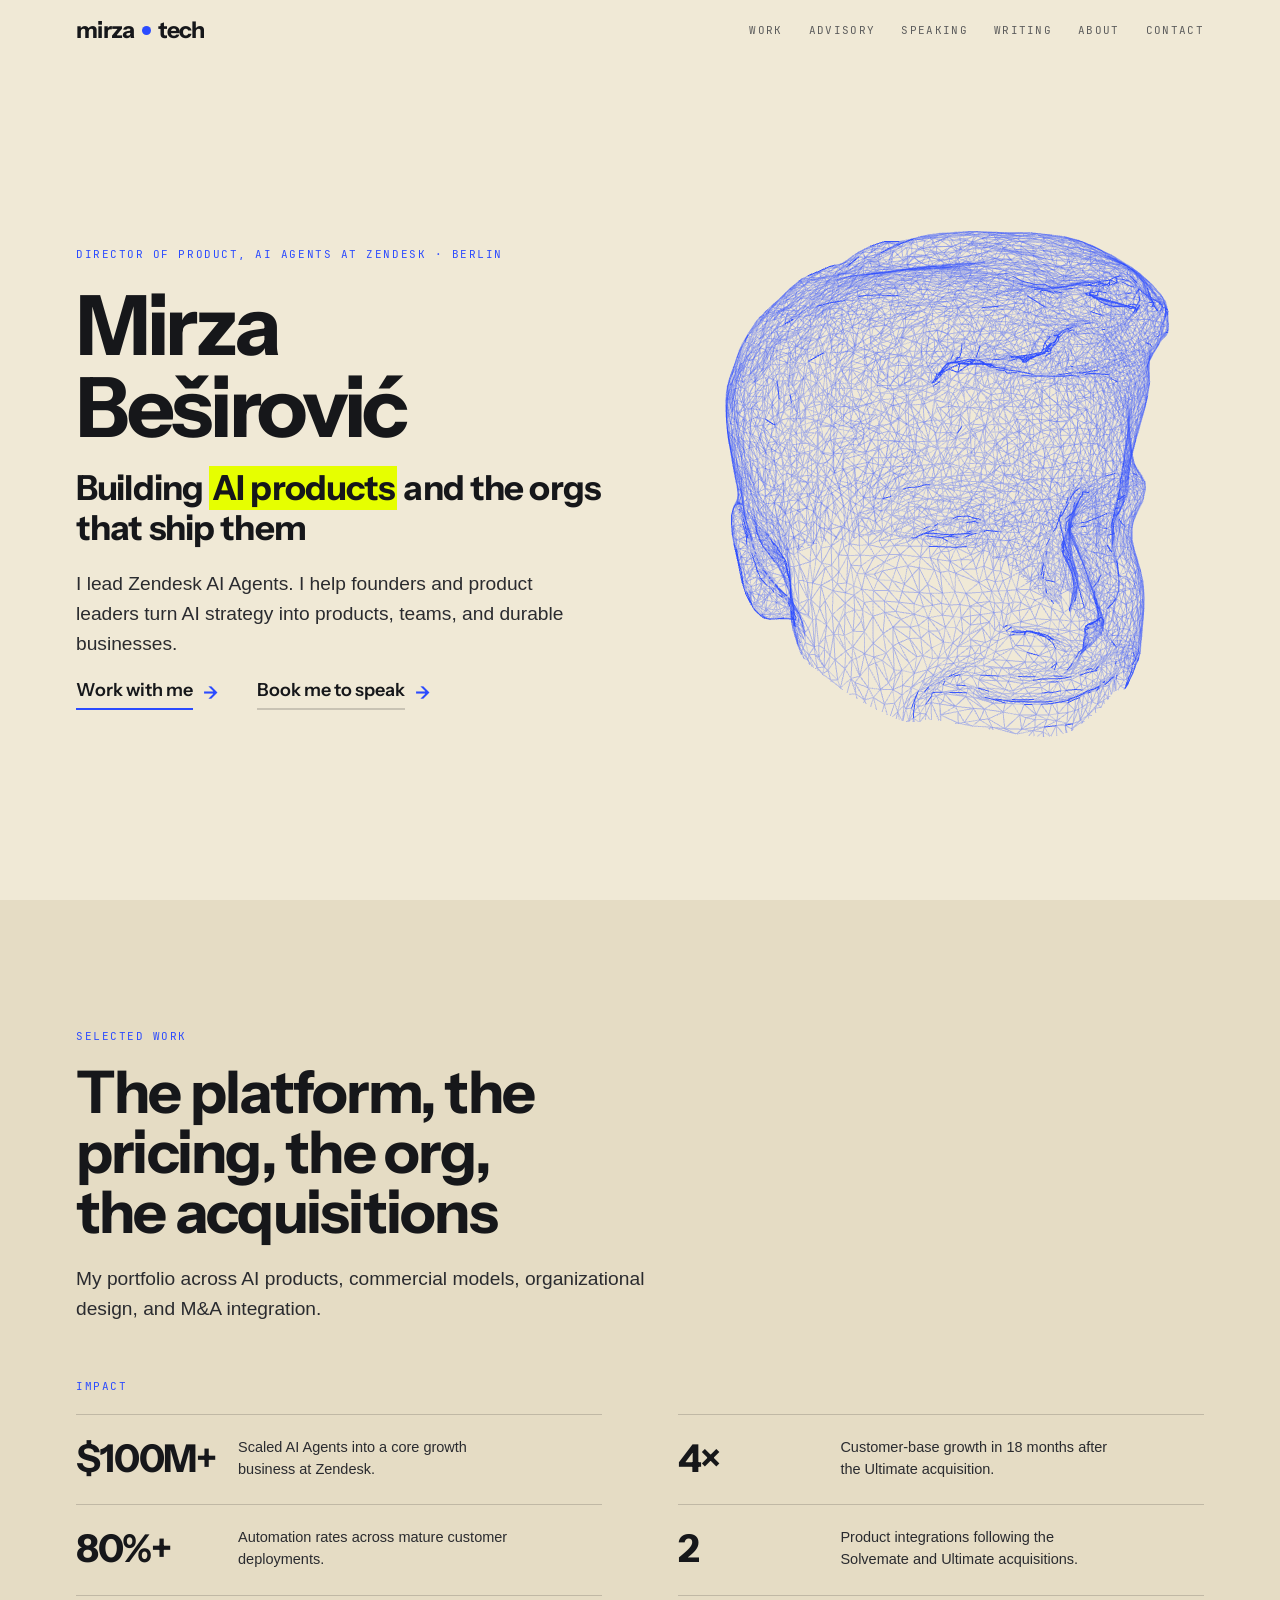
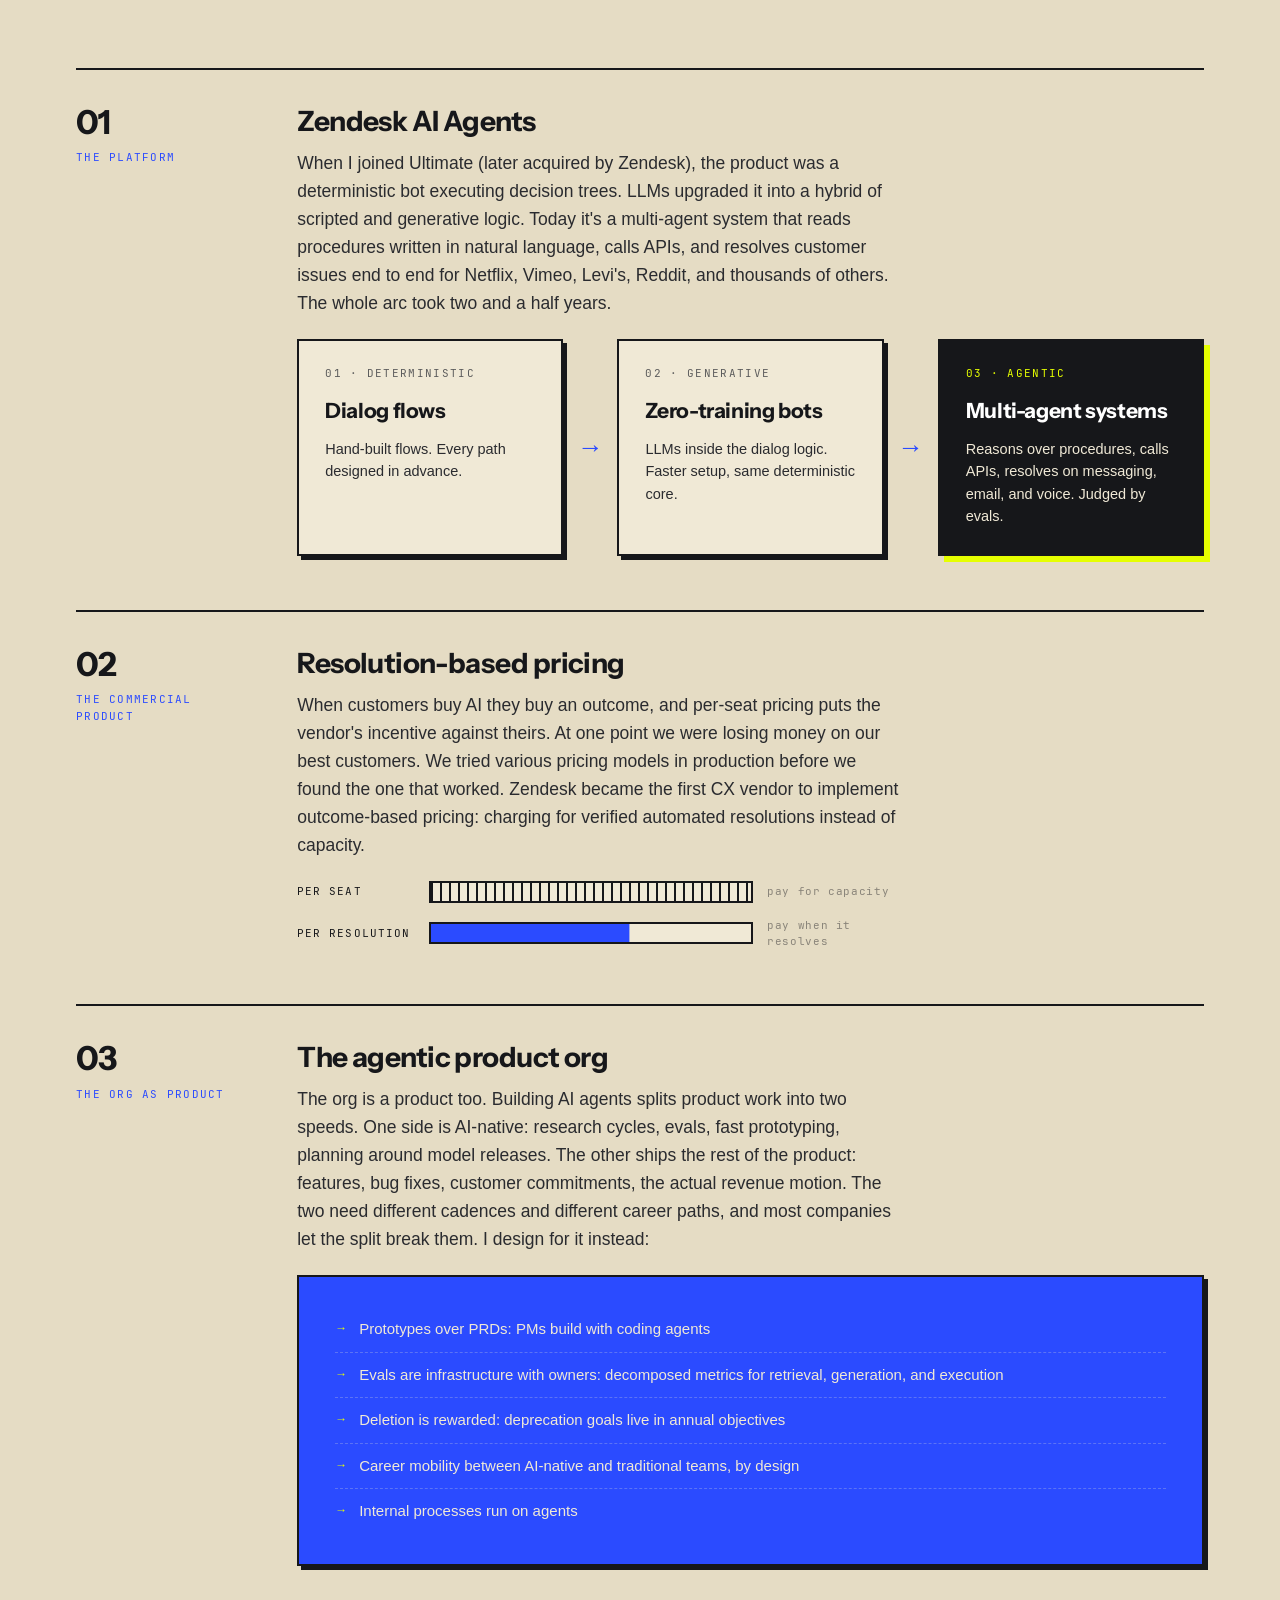
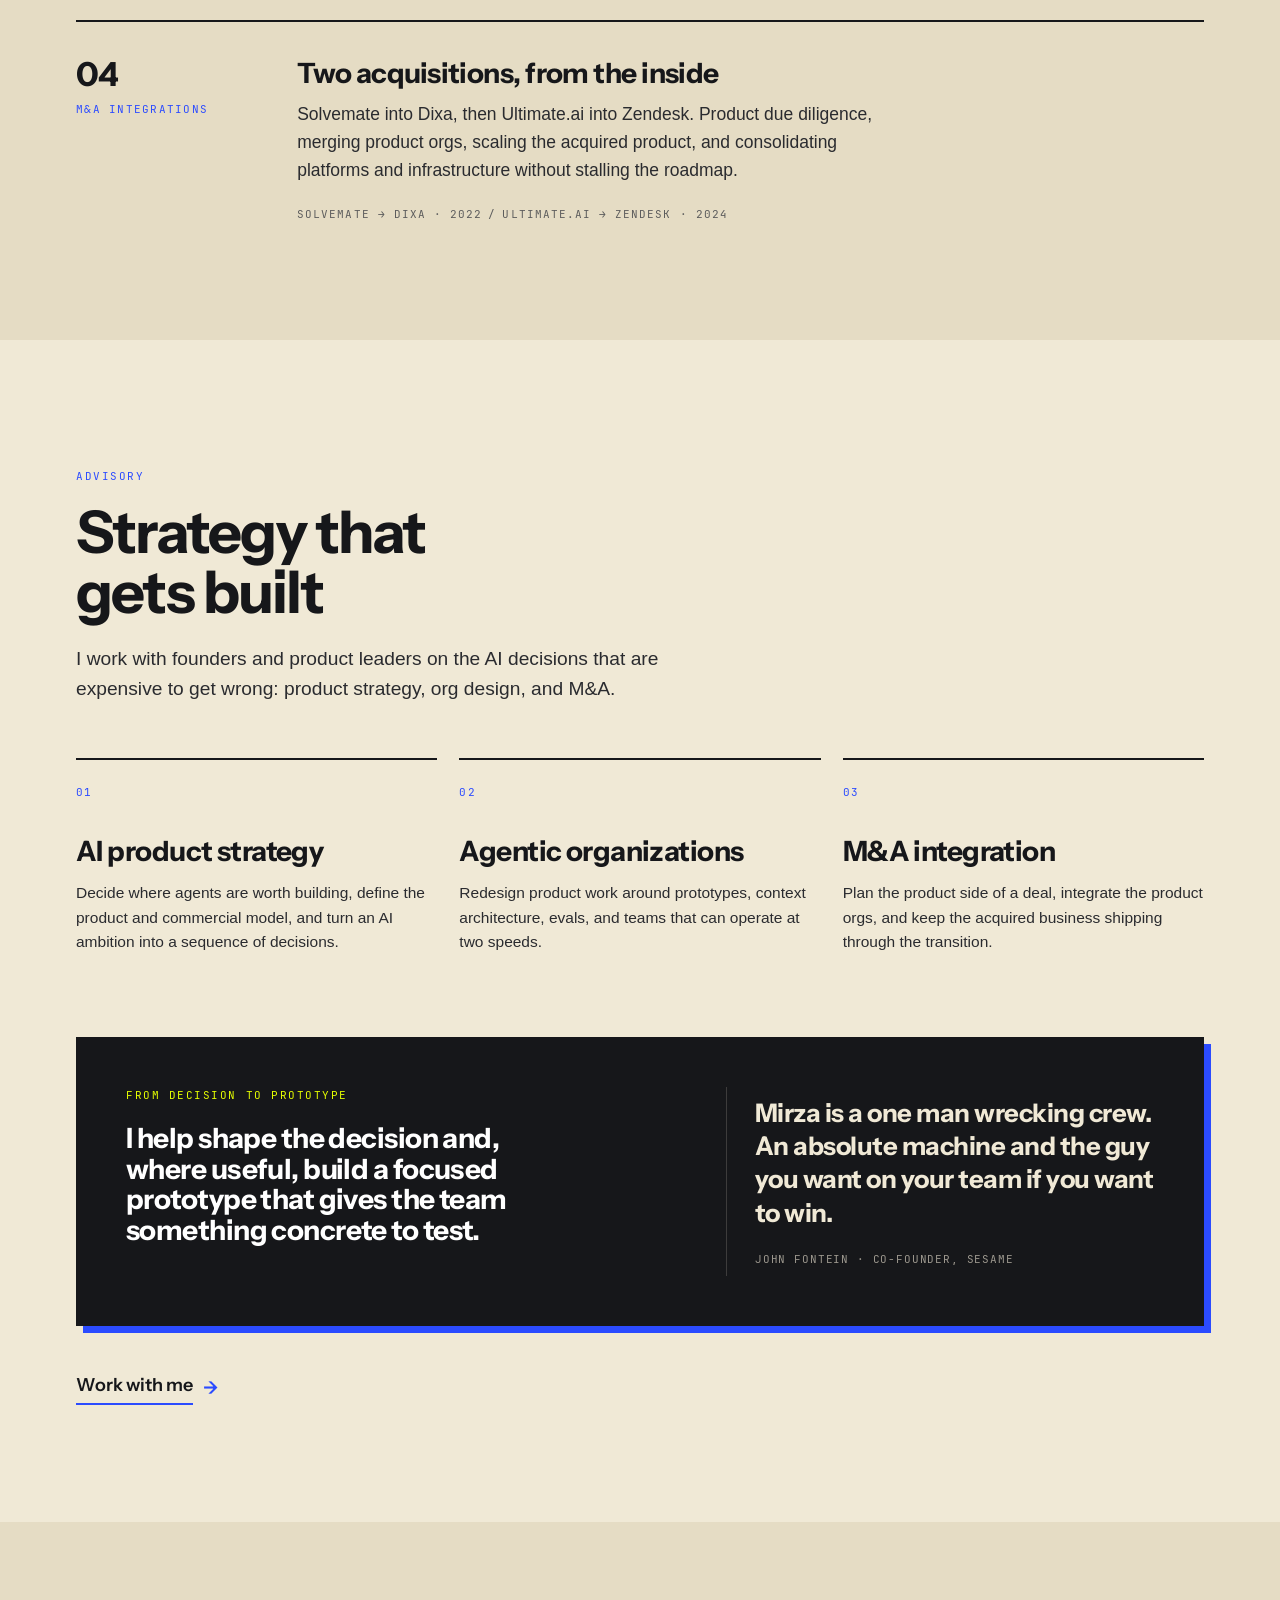
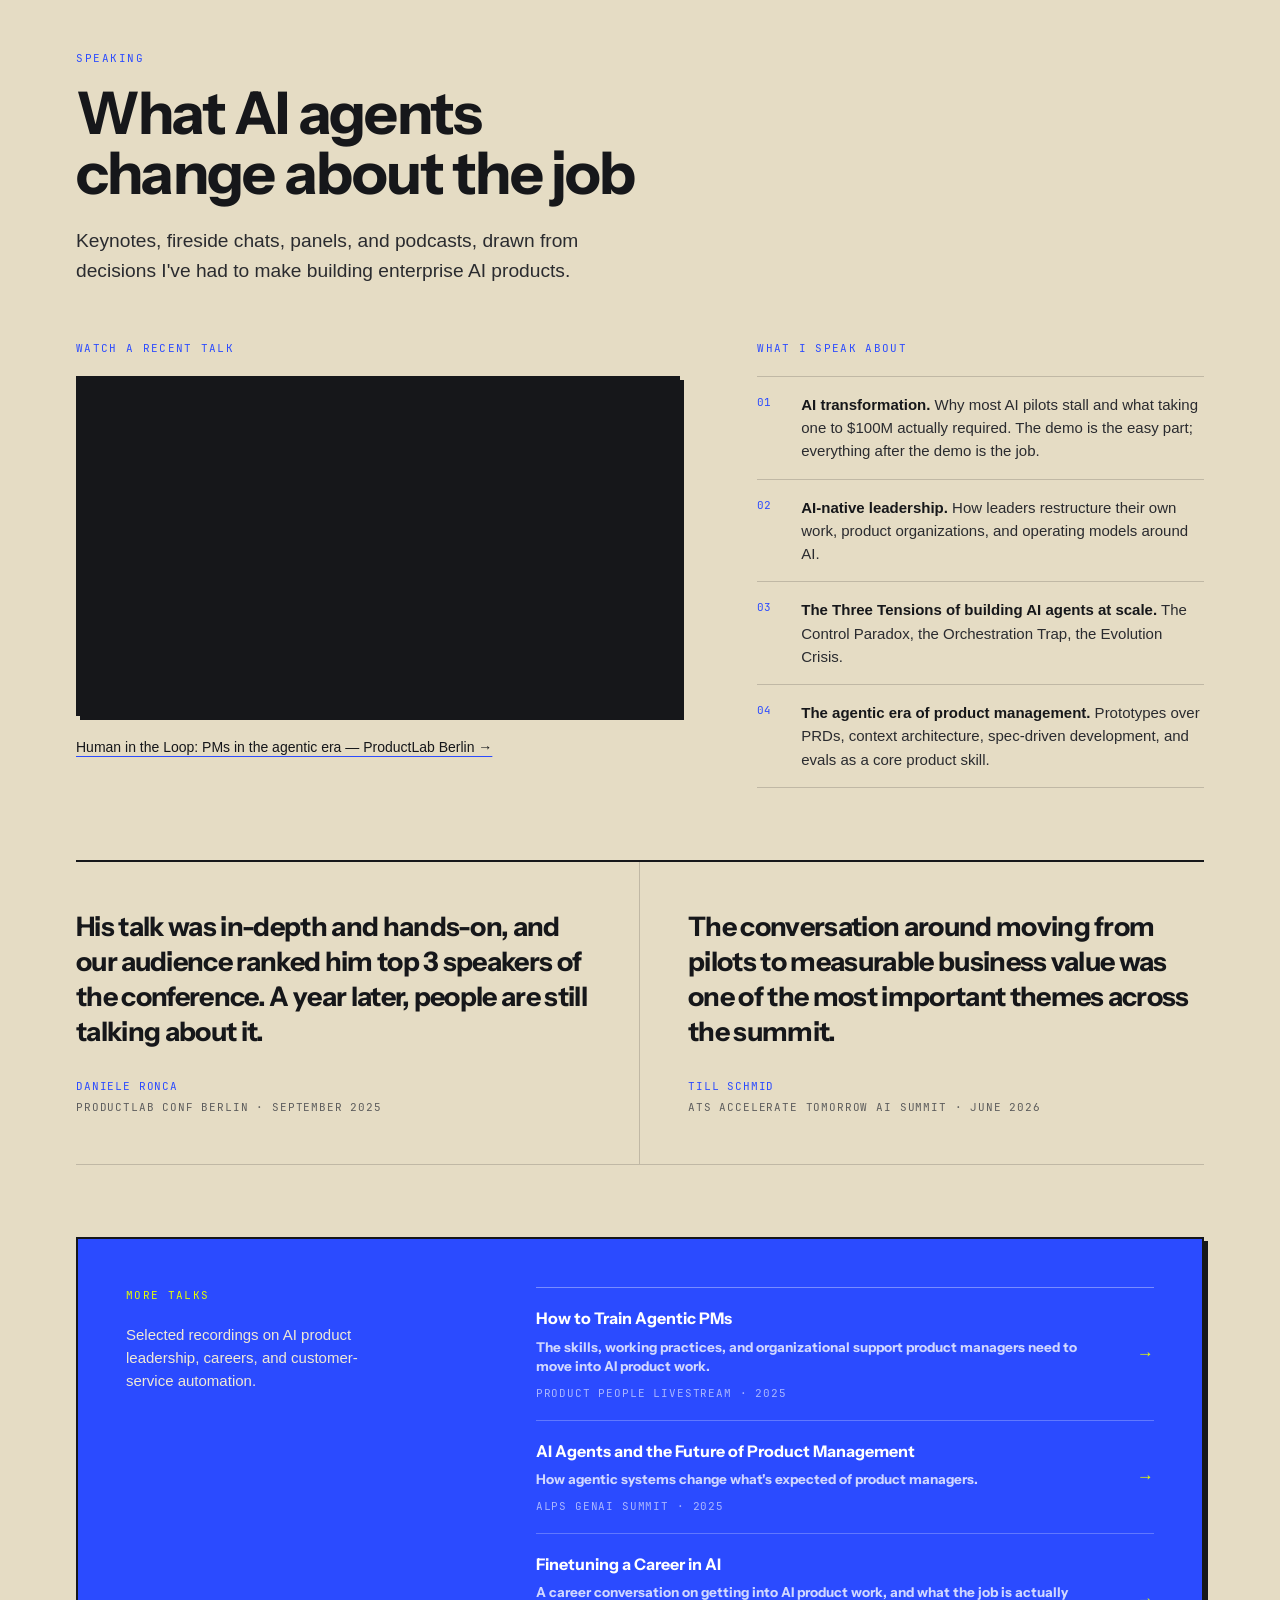
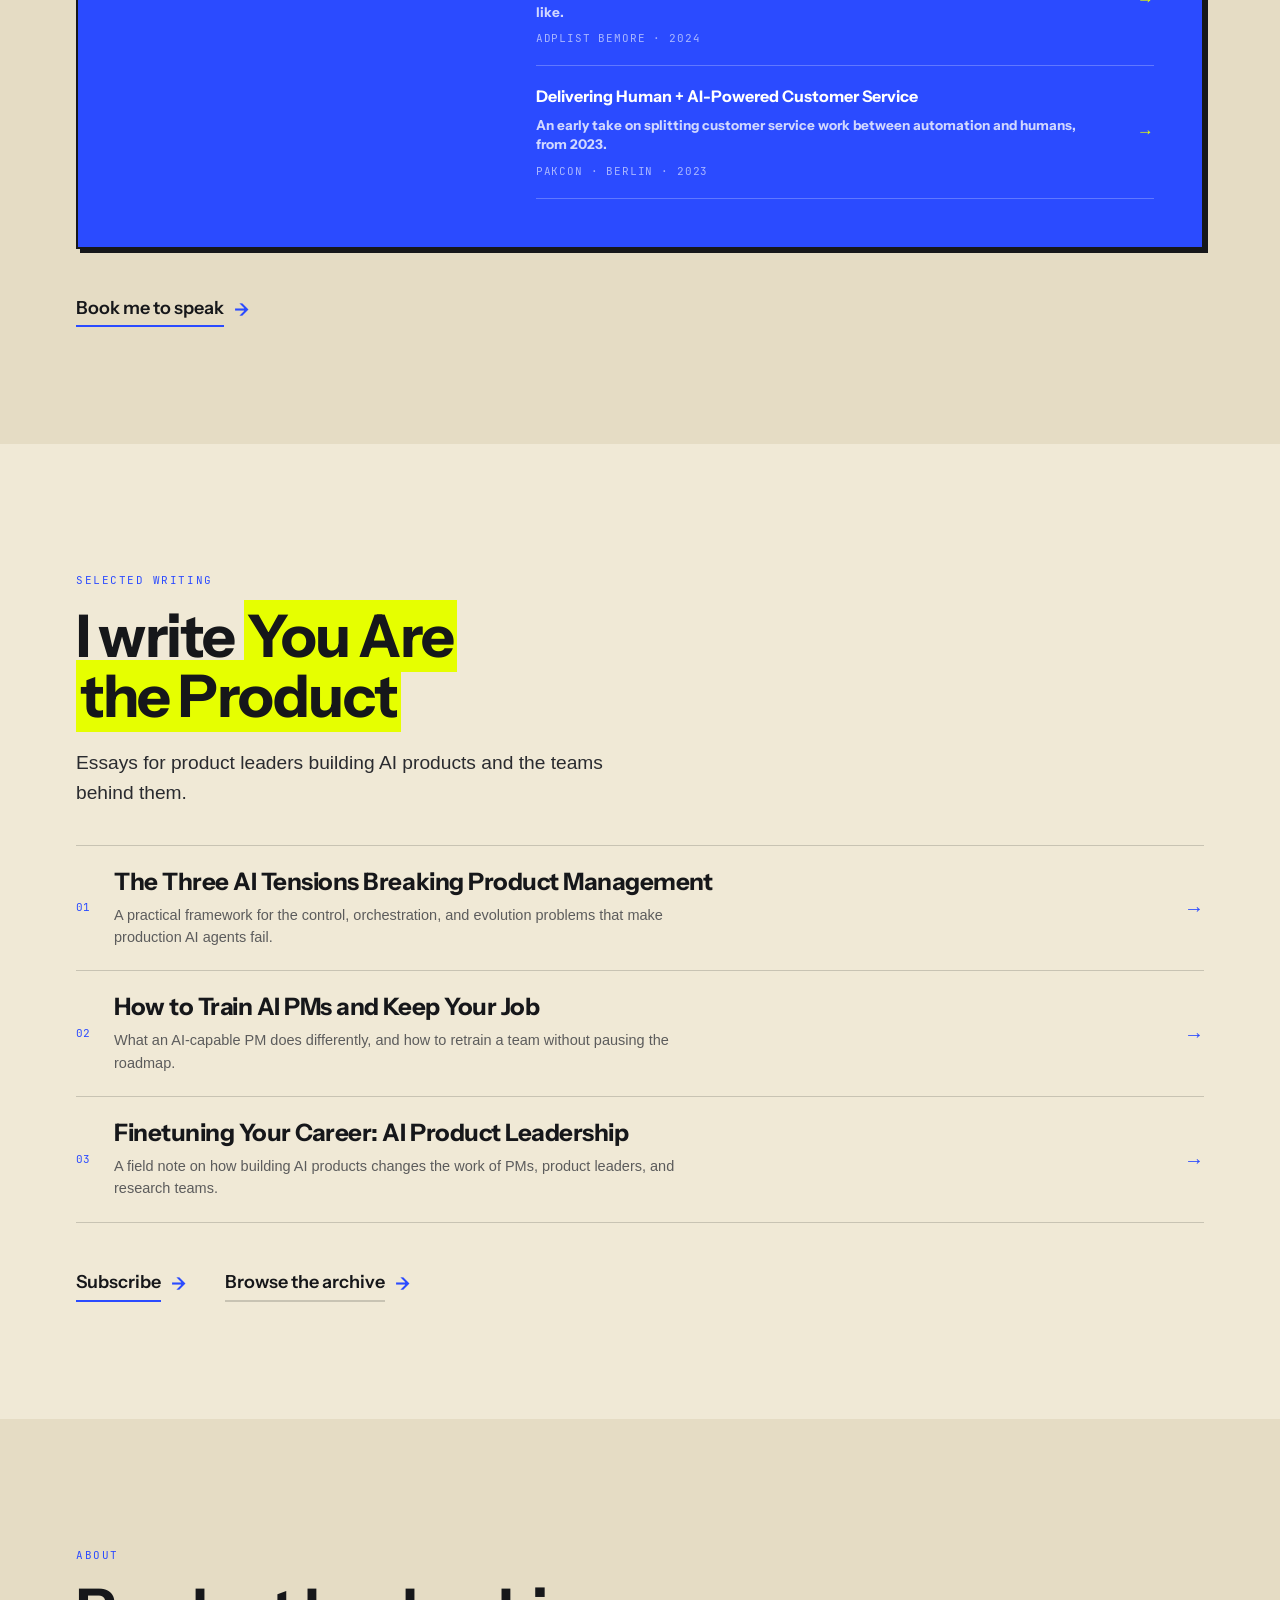
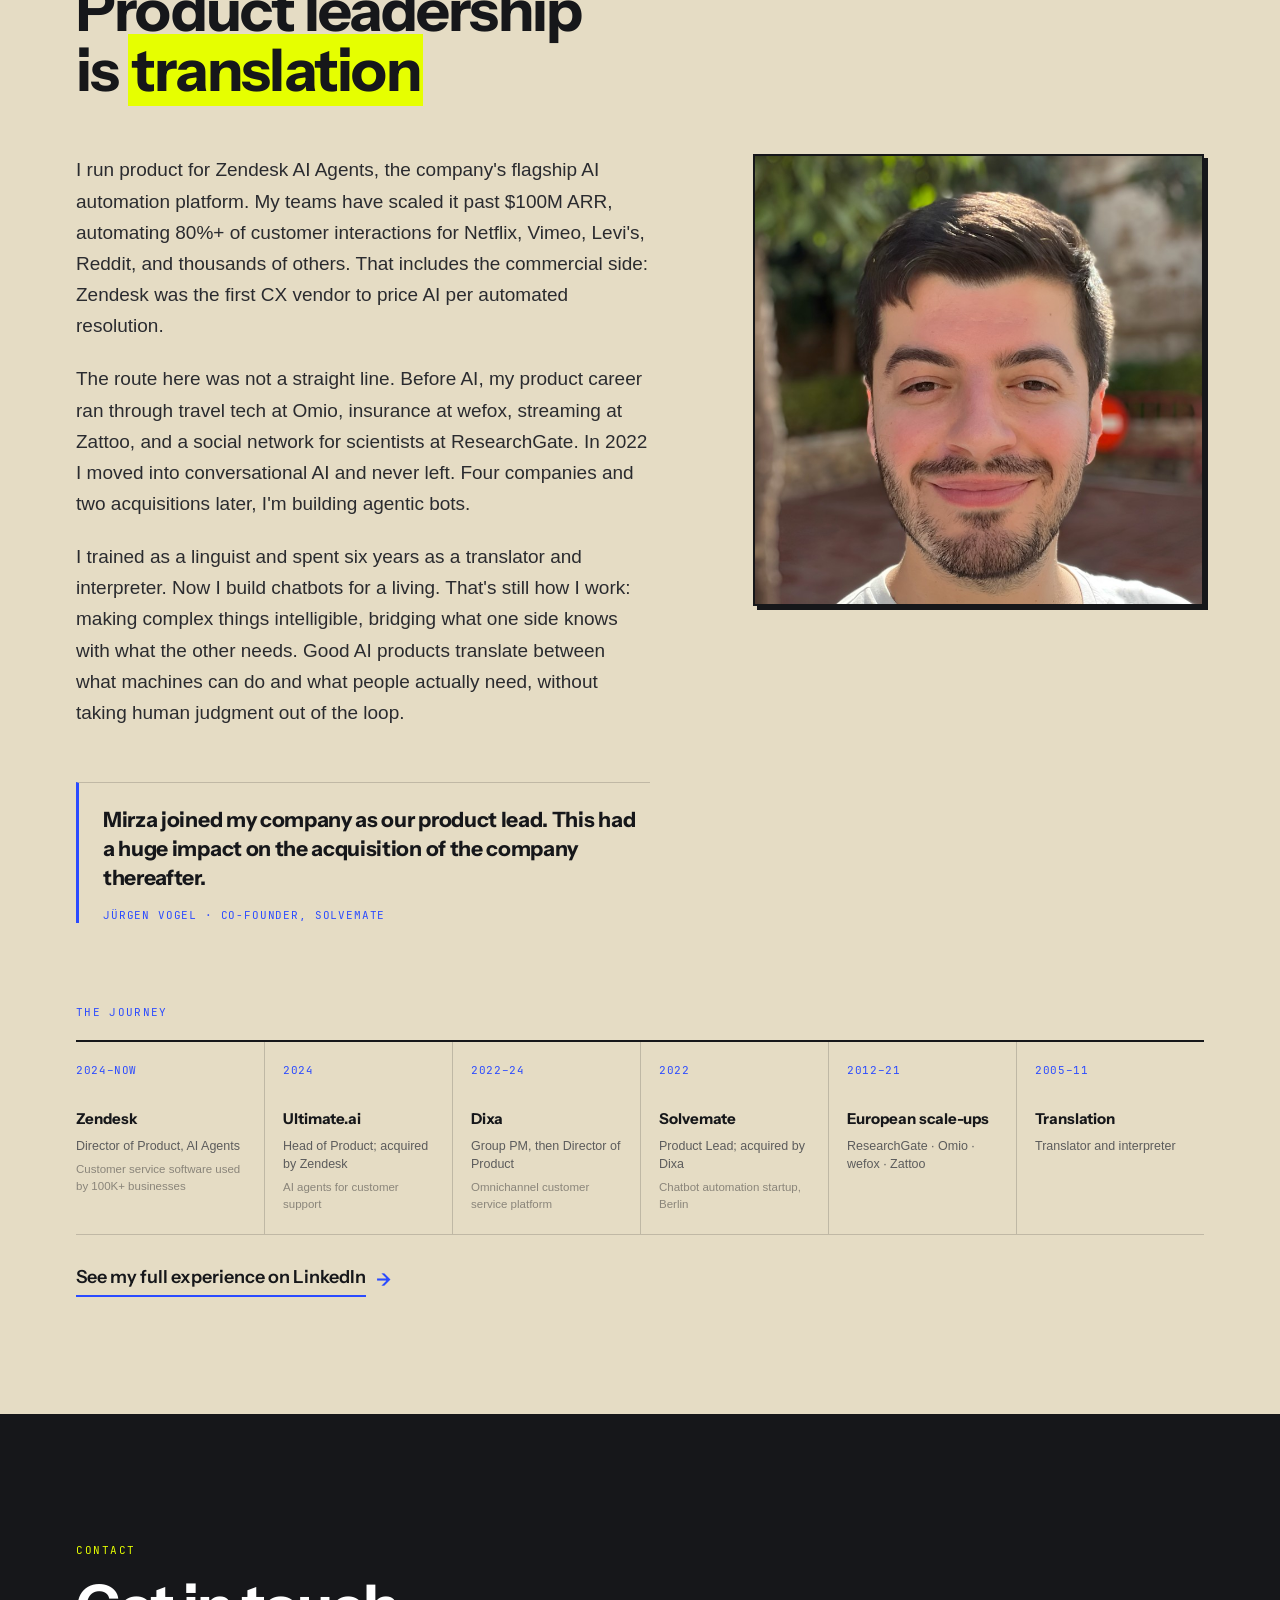
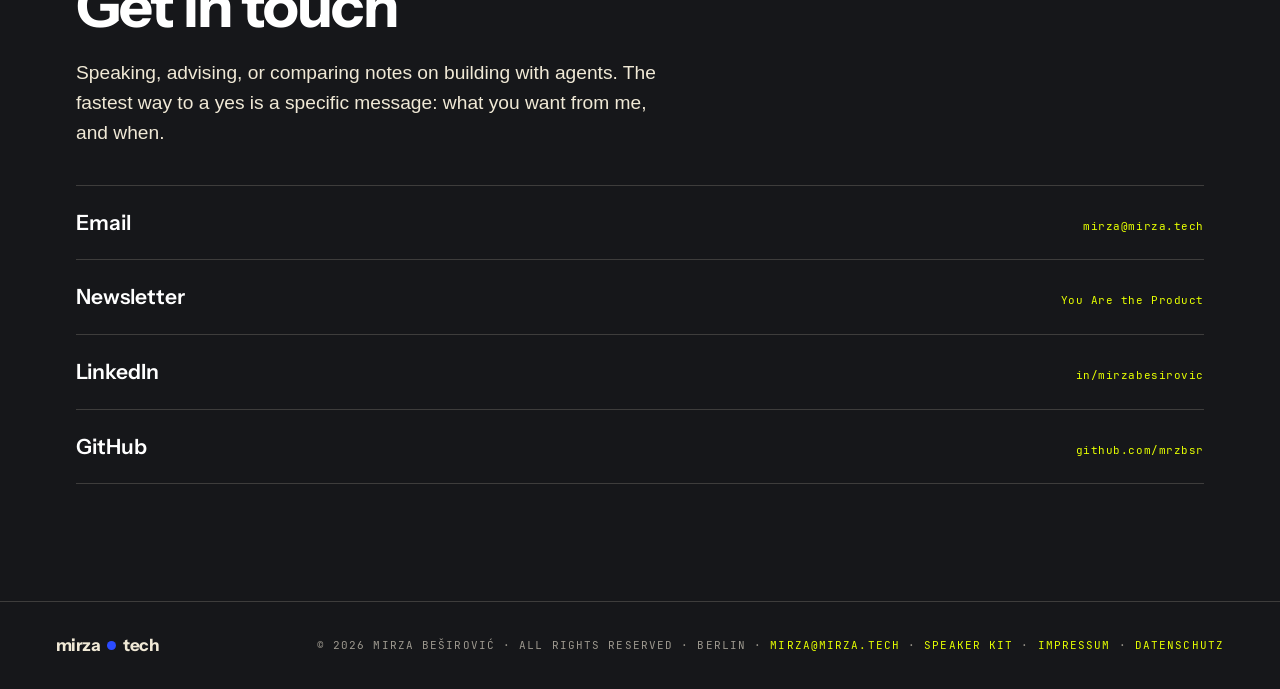
==== commit c1e763a4: "Remove accidentally committed audit notes from public repo; harden hash-scroll against malformed URL" ====
--- a/index.html
+++ b/index.html
@@ -447,7 +447,7 @@
 
 <!-- ===================== SCRIPTS ===================== -->
 <script>
-  if (location.hash) requestAnimationFrame(() => document.querySelector(location.hash)?.scrollIntoView());
+  if (location.hash) requestAnimationFrame(() => document.getElementById(decodeURIComponent(location.hash.slice(1)))?.scrollIntoView());
 </script>
 <script src="assets/menu.js" defer></script>
 <script src="assets/vendor/gsap.min.js"></script>
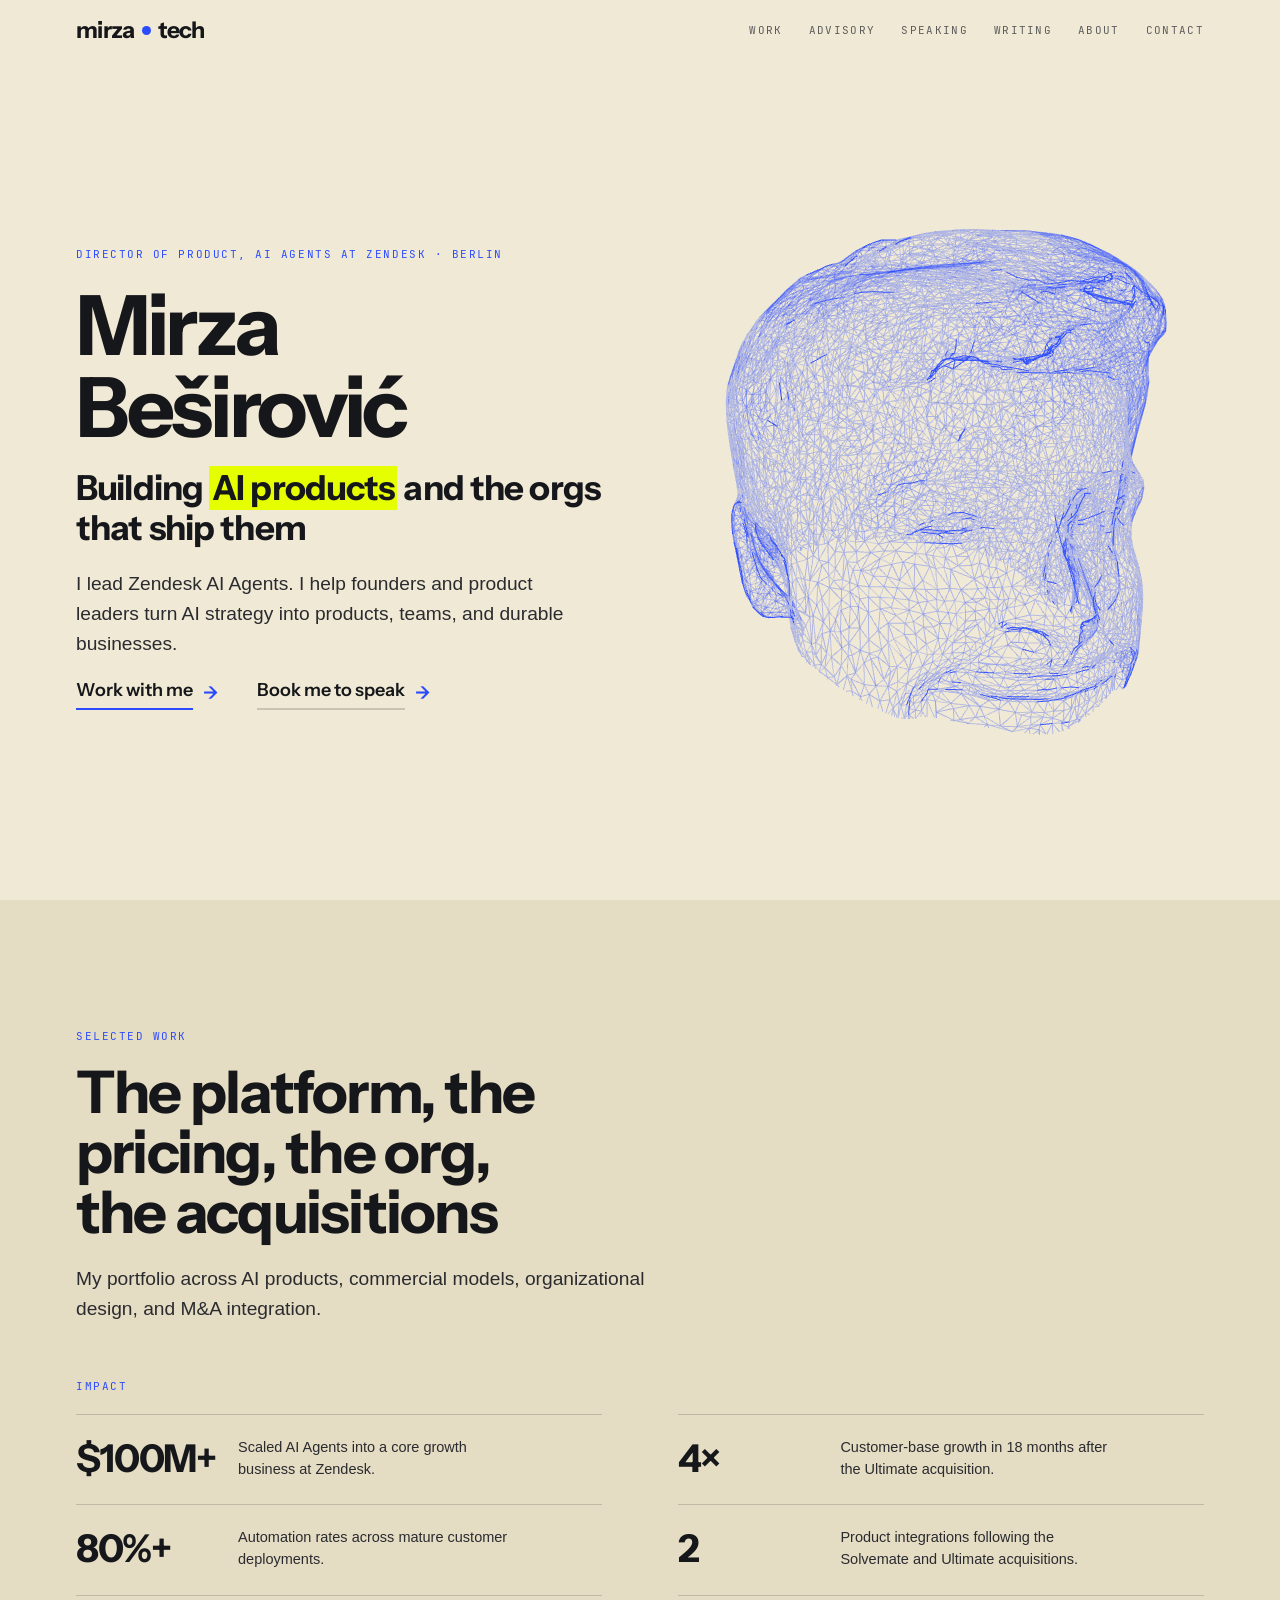
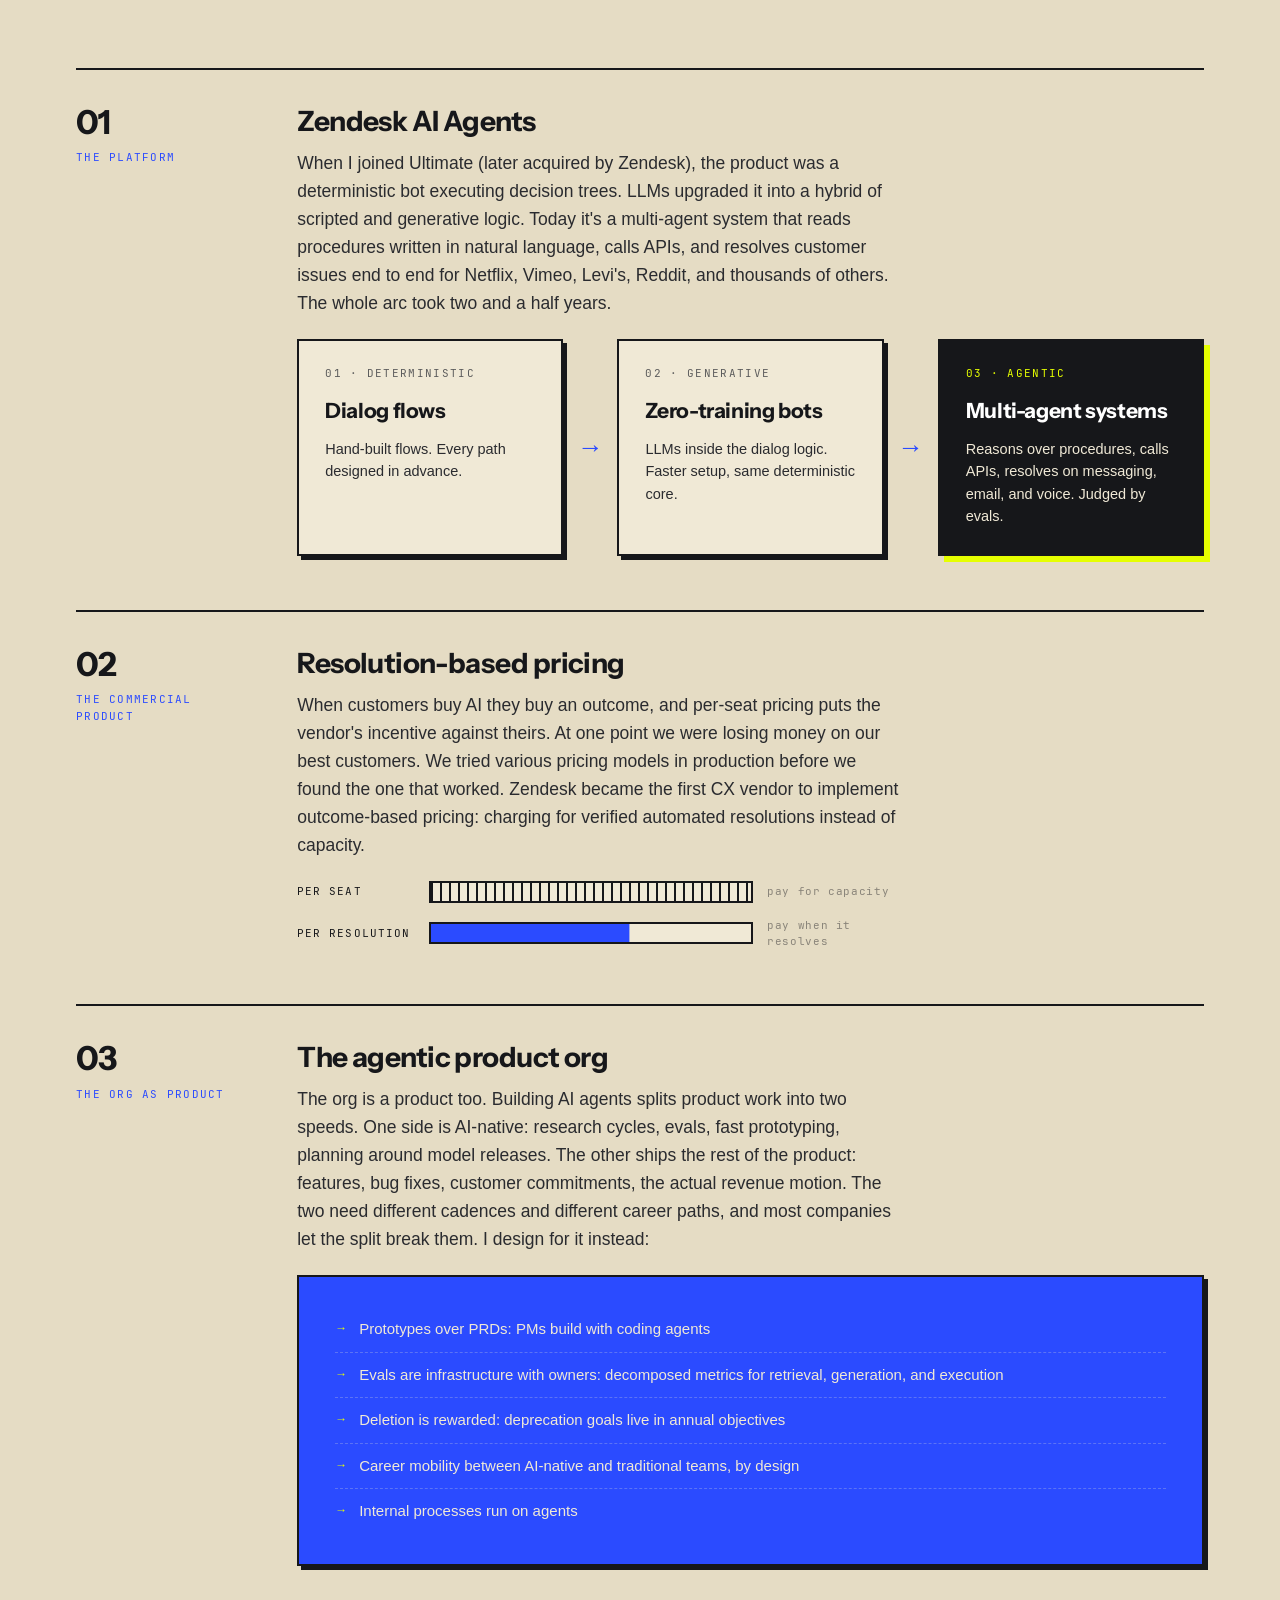
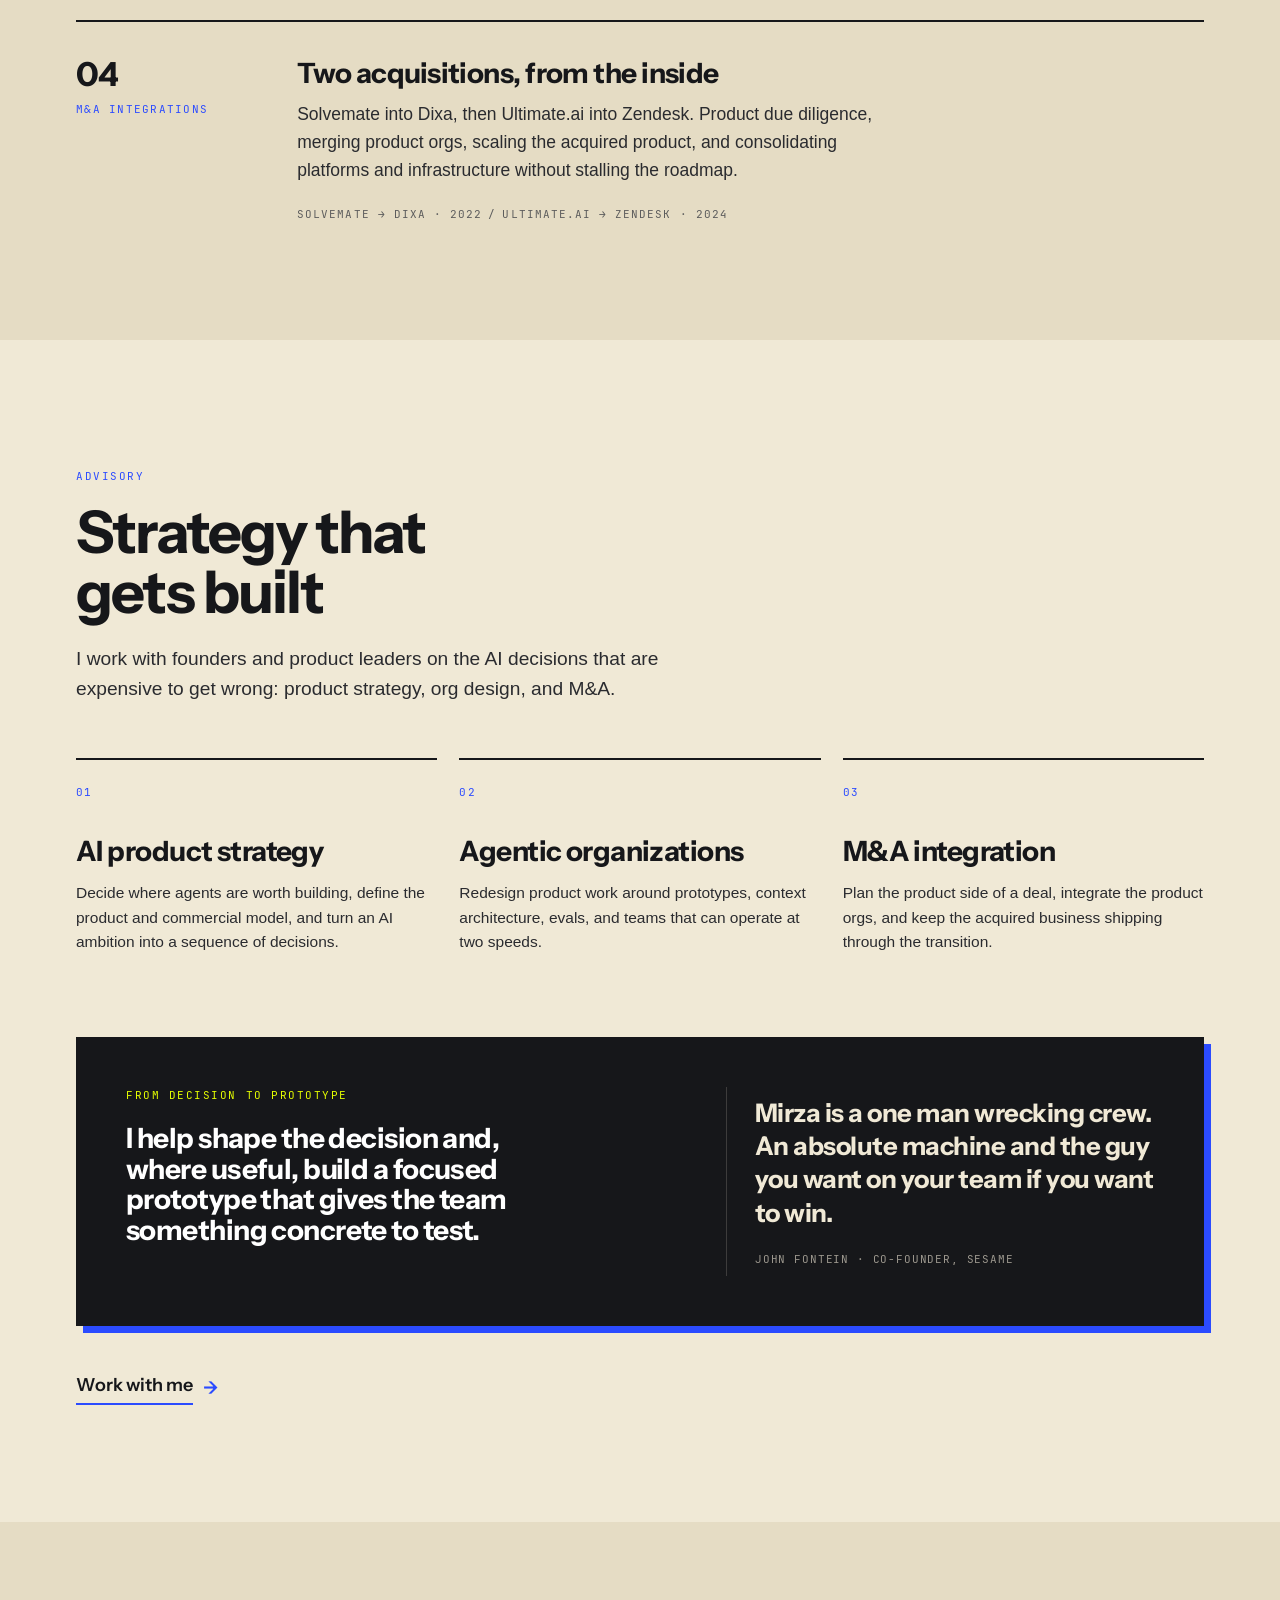
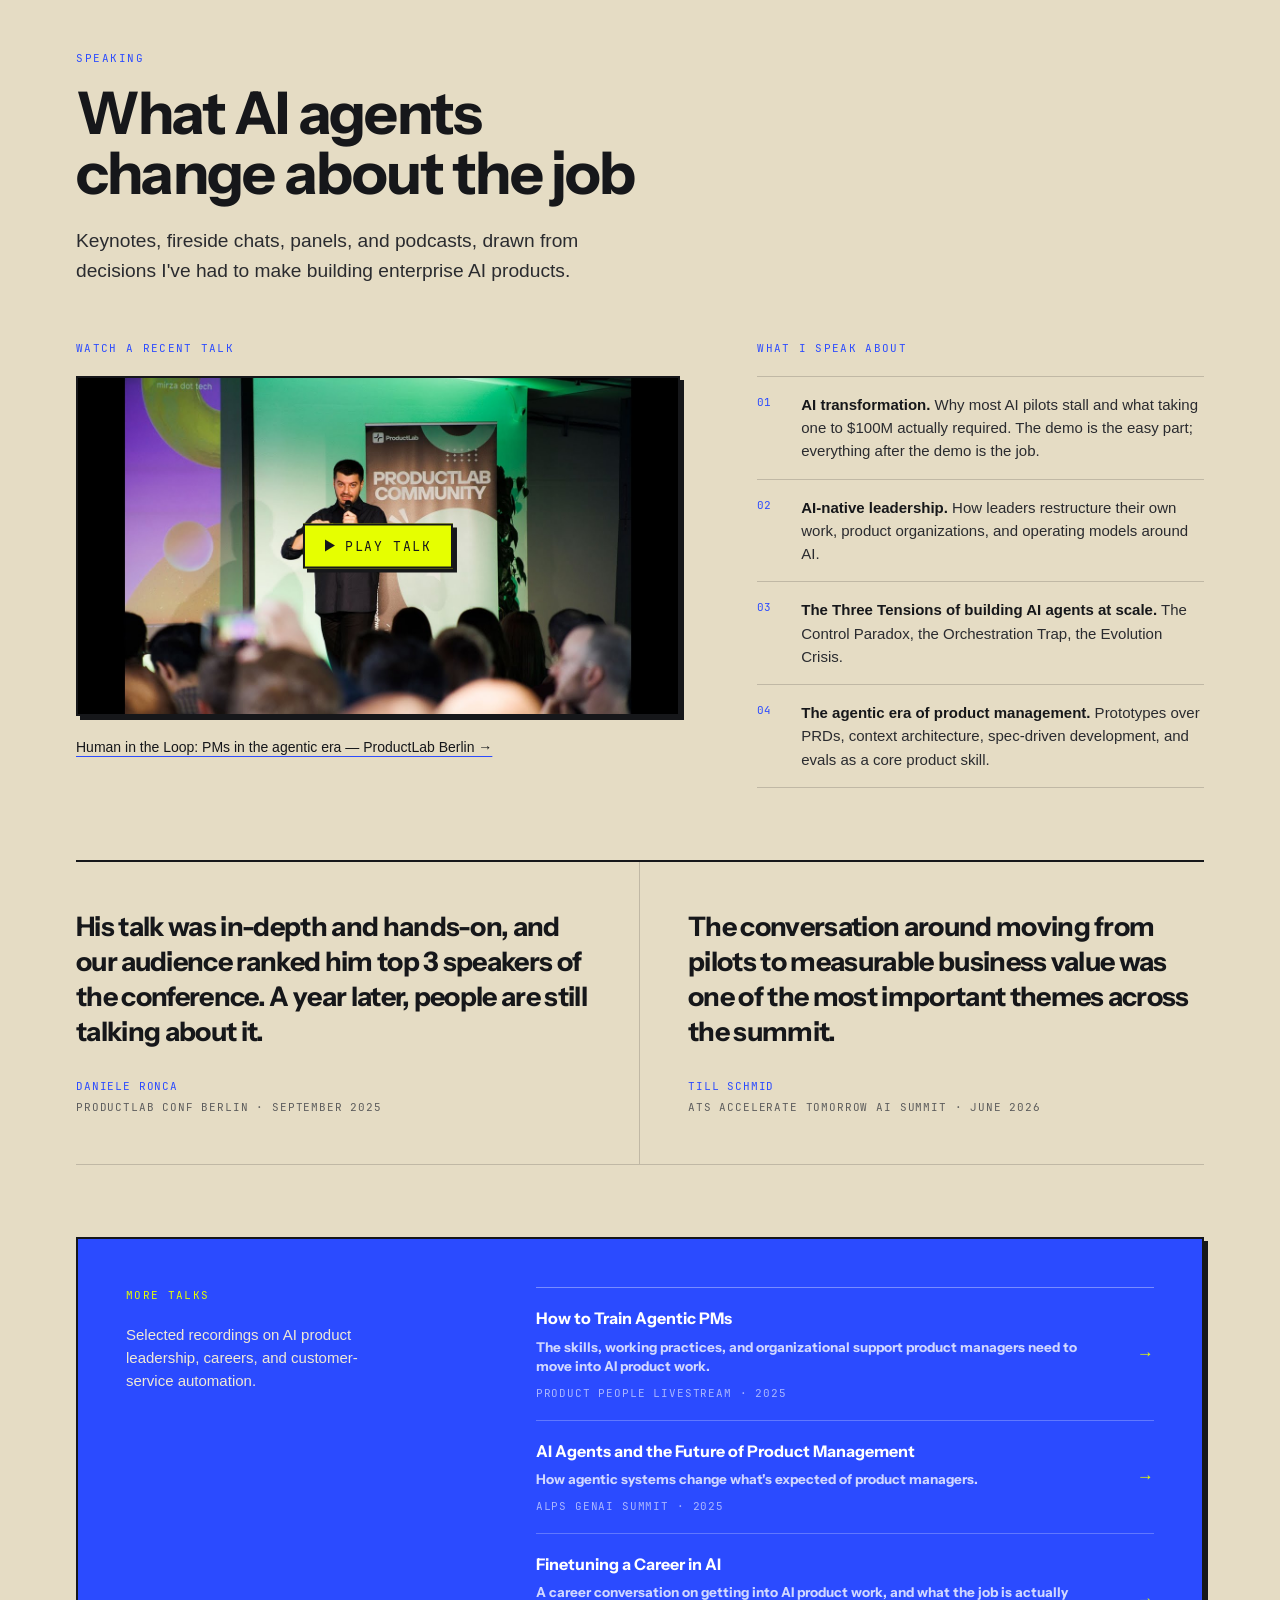
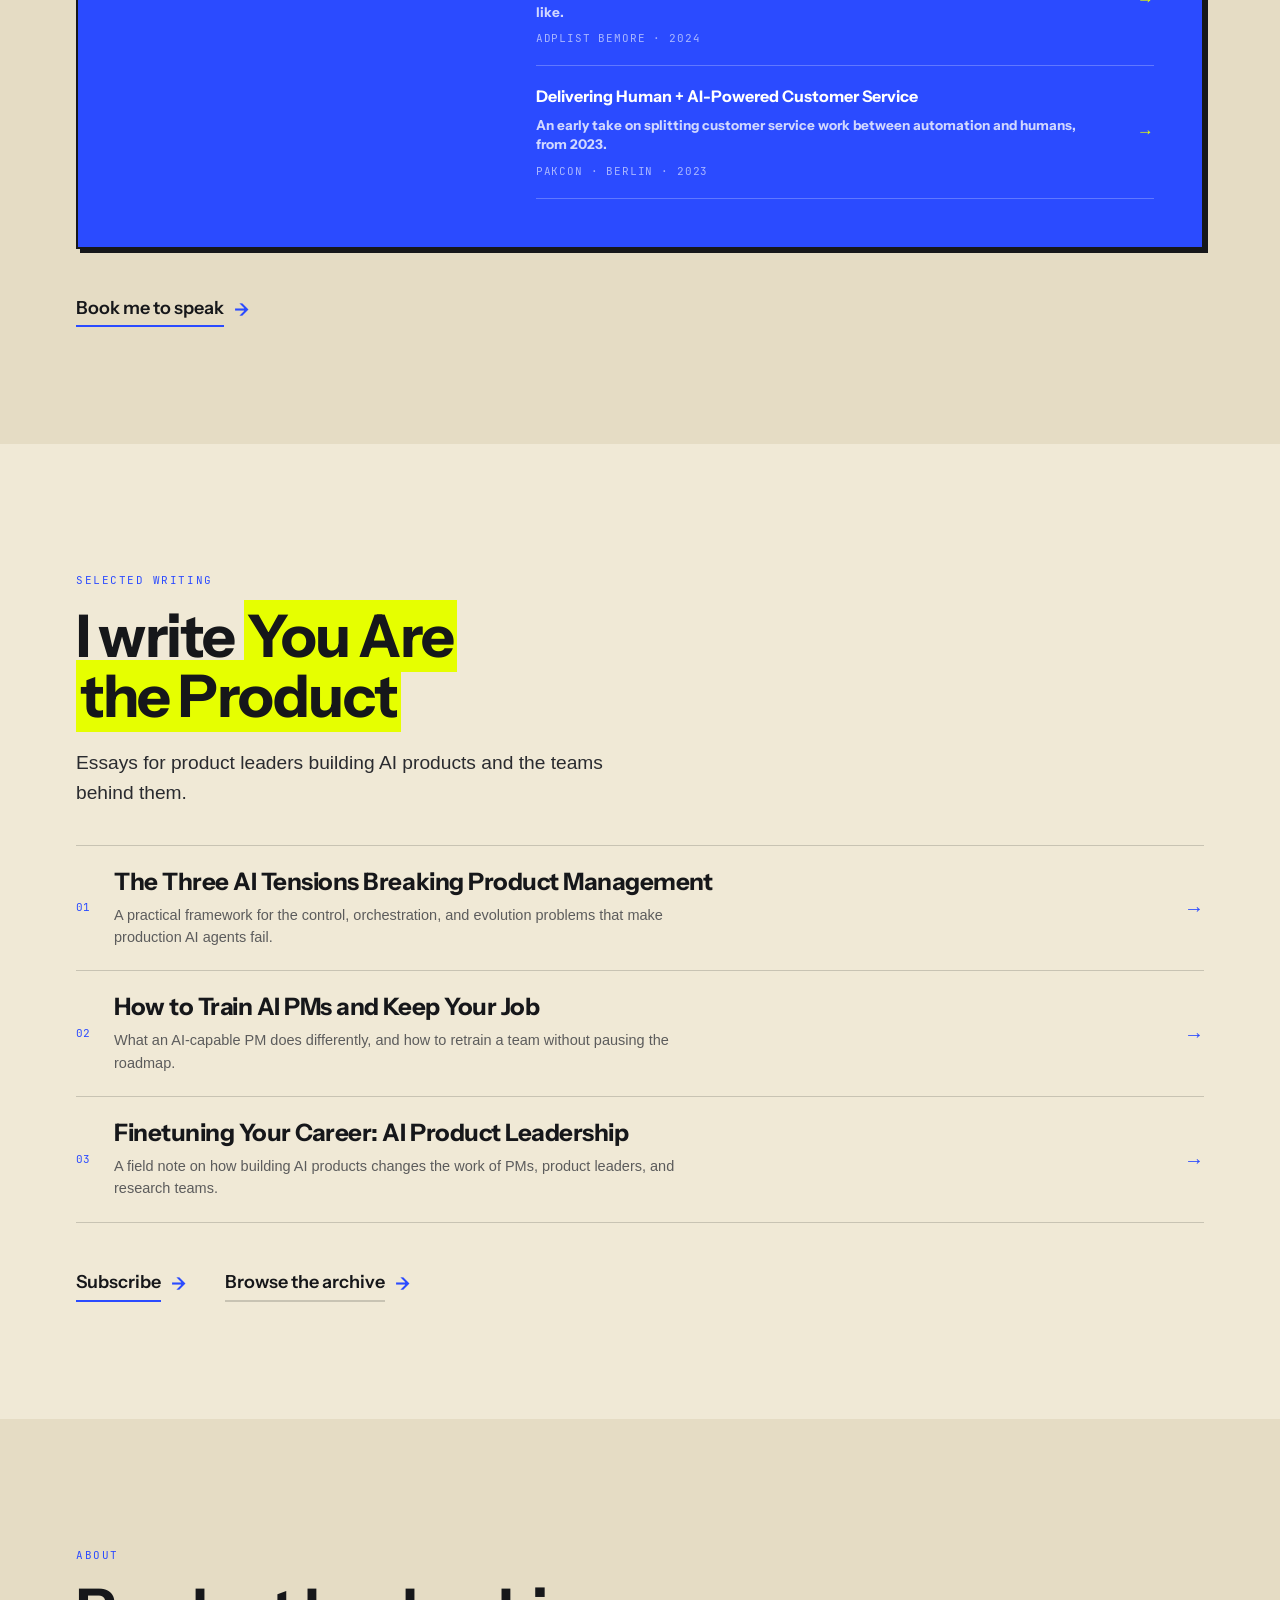
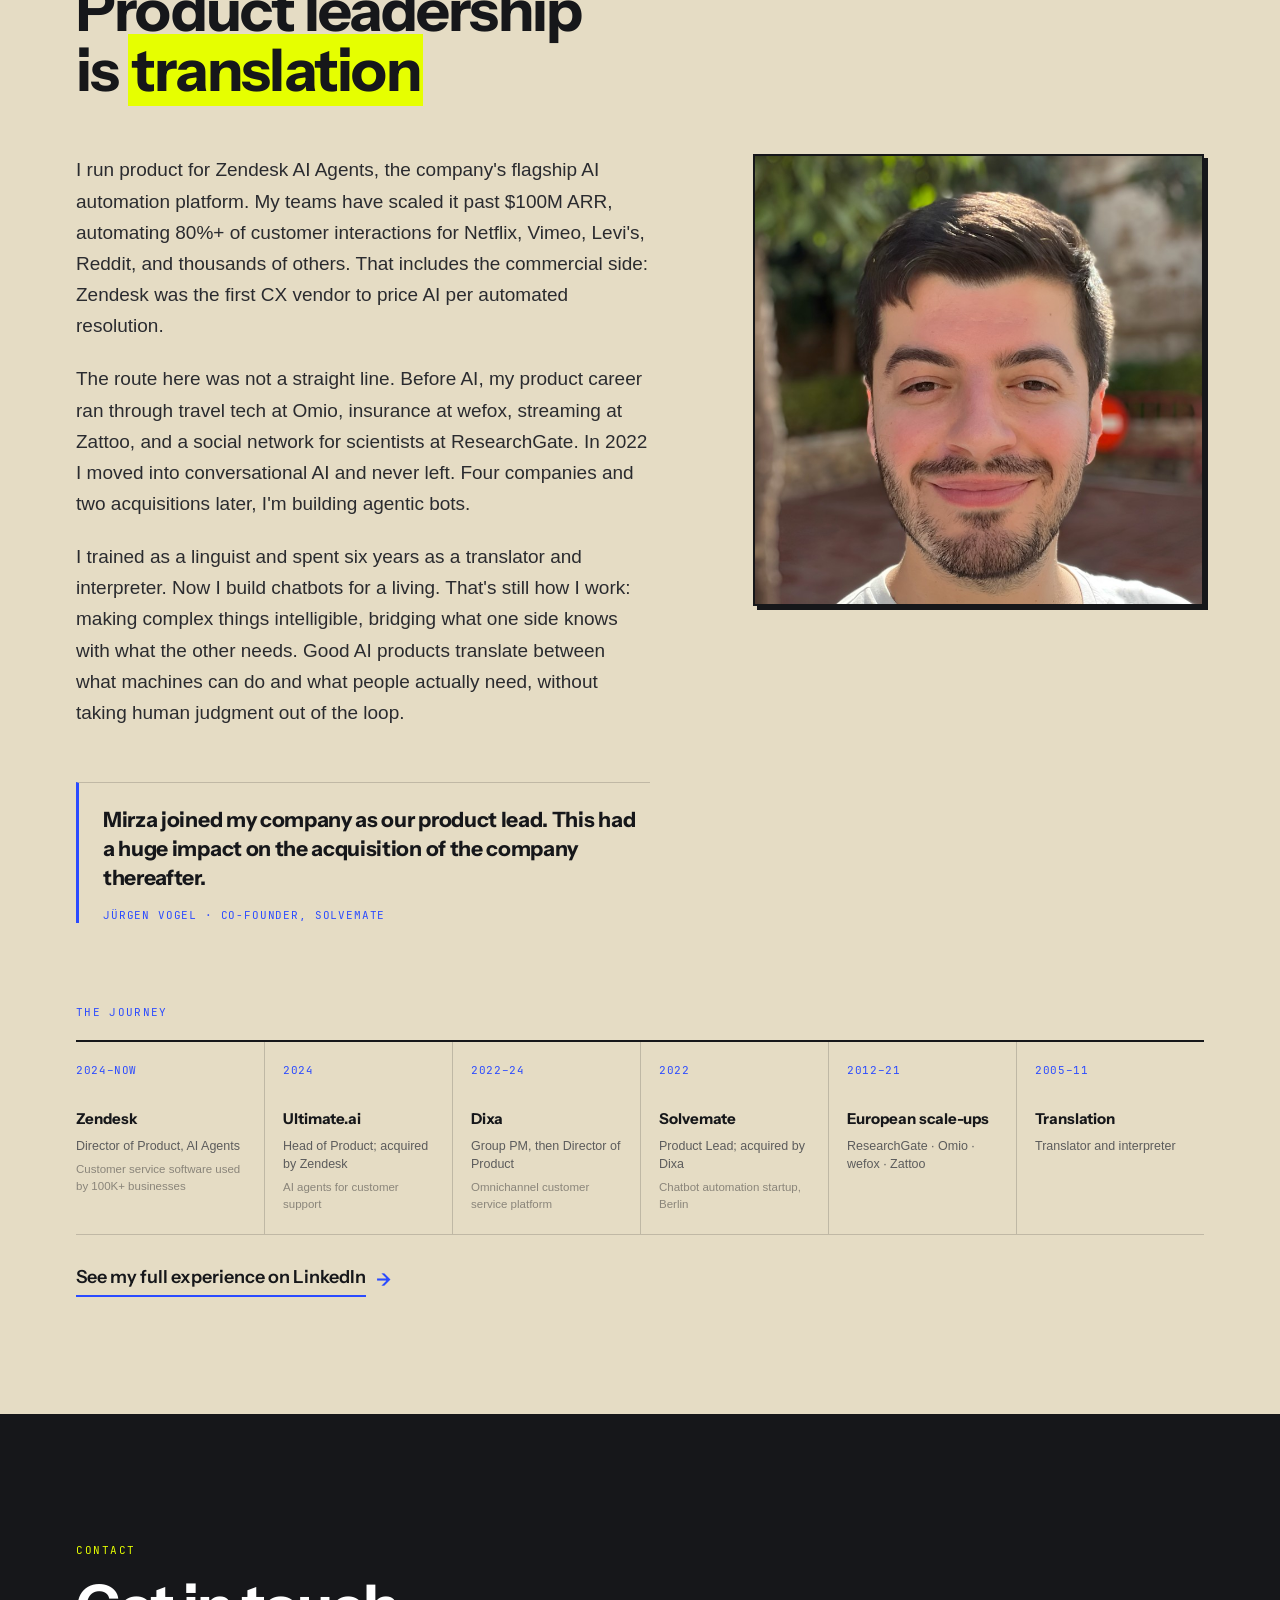
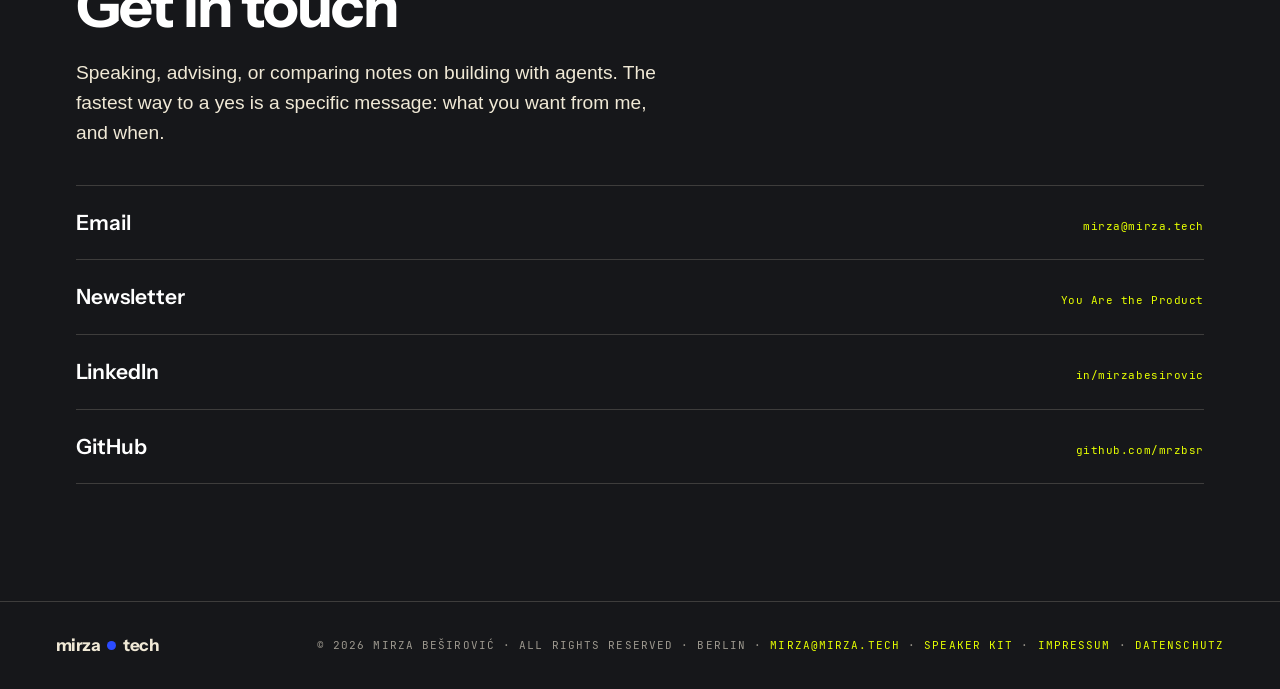
==== commit 3536ab7f: "Privacy, performance, a11y pass: YouTube click-to-load facade + Datenschutz alignment, GLB texture-s" ====
--- a/index.html
+++ b/index.html
@@ -26,8 +26,7 @@
 <meta name="twitter:image:alt" content="Mirza Beširović — AI product leader, advisor, speaker" />
 <meta property="og:locale" content="en_US" />
 <meta name="author" content="Mirza Beširović" />
-<meta name="theme-color" content="#F0E9D6" media="(prefers-color-scheme: light)" />
-<meta name="theme-color" content="#20222B" media="(prefers-color-scheme: dark)" />
+<meta name="theme-color" content="#F0E9D6" />
 
 <script type="application/ld+json">
 {
@@ -67,6 +66,14 @@
       "publisher": { "@id": "https://mirza.tech/#person" }
     },
     {
+      "@type": "ProfilePage",
+      "@id": "https://mirza.tech/#profilepage",
+      "url": "https://mirza.tech/",
+      "isPartOf": { "@id": "https://mirza.tech/#website" },
+      "mainEntity": { "@id": "https://mirza.tech/#person" },
+      "dateModified": "2026-07-17"
+    },
+    {
       "@type": "VideoObject",
       "name": "Human in the Loop: PMs in the agentic era — ProductLab Berlin",
       "description": "Keynote on what AI agents change about the product management job, at ProductLab Conf Berlin.",
@@ -93,6 +100,7 @@
 </script>
 </head>
 <body id="top">
+<a class="skip-link" href="#main">Skip to content</a>
 
 <!-- ===================== TOPBAR ===================== -->
 <header class="topbar topbar--light" id="topbar">
@@ -124,7 +132,7 @@
   </div>
 </header>
 
-<div class="mobile-menu" id="mobileMenu">
+<div class="mobile-menu" id="mobileMenu" role="dialog" aria-modal="true" aria-label="Menu">
   <div class="mobile-menu-head">
     <a class="logo" href="#top">mirza<span class="logo-dot"></span>tech</a>
     <button class="mobile-menu-close" type="button" aria-label="Close menu">&#10005;</button>
@@ -139,6 +147,7 @@
   </nav>
 </div>
 
+<main id="main">
 <!-- ===================== HERO ===================== -->
 <section class="hero" id="hero" data-scene="hero">
   <div class="shell hero-grid">
@@ -319,7 +328,11 @@
       <div class="speak-watch reveal" data-d="1">
         <p class="k">Watch a recent talk</p>
         <div class="video-frame">
-          <iframe src="https://www.youtube-nocookie.com/embed/73_Uov3zmK4" title="Human in the Loop: PMs in the agentic era — ProductLab Berlin" loading="lazy" frameborder="0" allow="accelerometer; autoplay; clipboard-write; encrypted-media; gyroscope; picture-in-picture; web-share" allowfullscreen></iframe>
+          <button class="video-facade" type="button" data-embed="https://www.youtube-nocookie.com/embed/73_Uov3zmK4?autoplay=1" data-title="Human in the Loop: PMs in the agentic era — ProductLab Berlin">
+            <img src="assets/talk-productlab-poster.jpg" alt="" width="1280" height="720" loading="lazy" />
+            <span class="vf-badge"><span class="vf-tri" aria-hidden="true"></span>Play talk</span>
+            <span class="visually-hidden">Human in the Loop: PMs in the agentic era. Loads the YouTube player and connects to Google.</span>
+          </button>
         </div>
         <div class="talk-links">
           <a class="ds-link" href="https://www.youtube.com/watch?v=73_Uov3zmK4&t=1s" target="_blank" rel="noopener">Human in the Loop: PMs in the agentic era — ProductLab Berlin →</a>
@@ -439,6 +452,7 @@
     </div>
   </div>
 </section>
+</main>
 
 <footer class="site-footer">
   <span class="foot-logo">mirza<span class="logo-dot"></span>tech</span>
@@ -448,6 +462,17 @@
 <!-- ===================== SCRIPTS ===================== -->
 <script>
   if (location.hash) requestAnimationFrame(() => document.getElementById(decodeURIComponent(location.hash.slice(1)))?.scrollIntoView());
+  document.querySelectorAll('.video-facade').forEach((btn) => {
+    btn.addEventListener('click', () => {
+      const f = document.createElement('iframe');
+      f.src = btn.dataset.embed;
+      f.title = btn.dataset.title || 'YouTube video';
+      f.setAttribute('allow', 'accelerometer; autoplay; clipboard-write; encrypted-media; gyroscope; picture-in-picture; web-share');
+      f.allowFullscreen = true;
+      btn.replaceWith(f);
+      f.focus();
+    });
+  });
 </script>
 <script src="assets/menu.js" defer></script>
 <script src="assets/vendor/gsap.min.js"></script>
--- a/assets/site.css
+++ b/assets/site.css
@@ -113,7 +113,7 @@
 .hero-headline .hi { background: var(--yellow); color: #16171A; padding: 0.01em 0.08em; box-decoration-break: clone; -webkit-box-decoration-break: clone; }
 .hero-lede { font-size: clamp(17px, 1.5vw, 21px); line-height: 1.55; color: var(--ink-soft); max-width: 46ch; margin: 0 0 18px; }
 .hero-visual { position: relative; }
-.hero-mount { position: relative; width: 100%; height: clamp(380px, 50vw, 620px); cursor: grab; touch-action: pan-y; background: url("hero-wireframe-fallback-user.png") center / contain no-repeat; }
+.hero-mount { position: relative; width: 100%; height: clamp(380px, 50vw, 620px); cursor: grab; touch-action: pan-y; background: url("hero-wireframe-fallback-user.webp") center / contain no-repeat; }
 .hero-mount.grabbing { cursor: grabbing; }
 .hero-mount canvas { display: block; width: 100%; height: 100%; }
 .hero-mount.is-ready { background-image: none; }
@@ -469,3 +469,13 @@
 .kit-list li { position: relative; padding: 9px 0 9px 24px; font-size: 15px; line-height: 1.5; color: var(--ink-soft); border-bottom: 1px solid var(--line); }
 .kit-list li:last-child { border-bottom: 0; }
 .kit-list li::before { content: "→"; position: absolute; left: 0; color: var(--blue); }
+
+/* ---------- a11y + video facade (2026-07 pass) ---------- */
+.skip-link { position: absolute; left: -9999px; top: 0; z-index: 100; padding: 12px 18px; background: var(--yellow); color: var(--ink); border: 2px solid var(--ink); box-shadow: var(--shadow-tile-ink); font-family: var(--mono); font-size: 13px; letter-spacing: 0.12em; text-transform: uppercase; text-decoration: none; }
+.skip-link:focus { left: 12px; top: 12px; }
+.visually-hidden { position: absolute; width: 1px; height: 1px; margin: -1px; padding: 0; overflow: hidden; clip: rect(0 0 0 0); white-space: nowrap; border: 0; }
+.video-facade { position: absolute; inset: 0; width: 100%; height: 100%; display: block; padding: 0; border: 0; background: var(--surface-dark); cursor: pointer; }
+.video-facade img { width: 100%; height: 100%; object-fit: cover; display: block; }
+.vf-badge { position: absolute; left: 50%; top: 50%; transform: translate(-50%, -50%); display: inline-flex; align-items: center; gap: 10px; padding: 12px 20px; background: var(--yellow); color: #16171A; border: 2px solid #16171A; box-shadow: 4px 4px 0 #16171A; font-family: var(--mono); font-size: 13px; letter-spacing: 0.12em; text-transform: uppercase; white-space: nowrap; transition: box-shadow 0.15s ease, transform 0.15s ease; }
+.video-facade:hover .vf-badge, .video-facade:focus-visible .vf-badge { transform: translate(-50%, -50%) translate(-2px, -2px); box-shadow: 6px 6px 0 #16171A; }
+.vf-tri { width: 0; height: 0; border-left: 10px solid #16171A; border-top: 6px solid transparent; border-bottom: 6px solid transparent; }
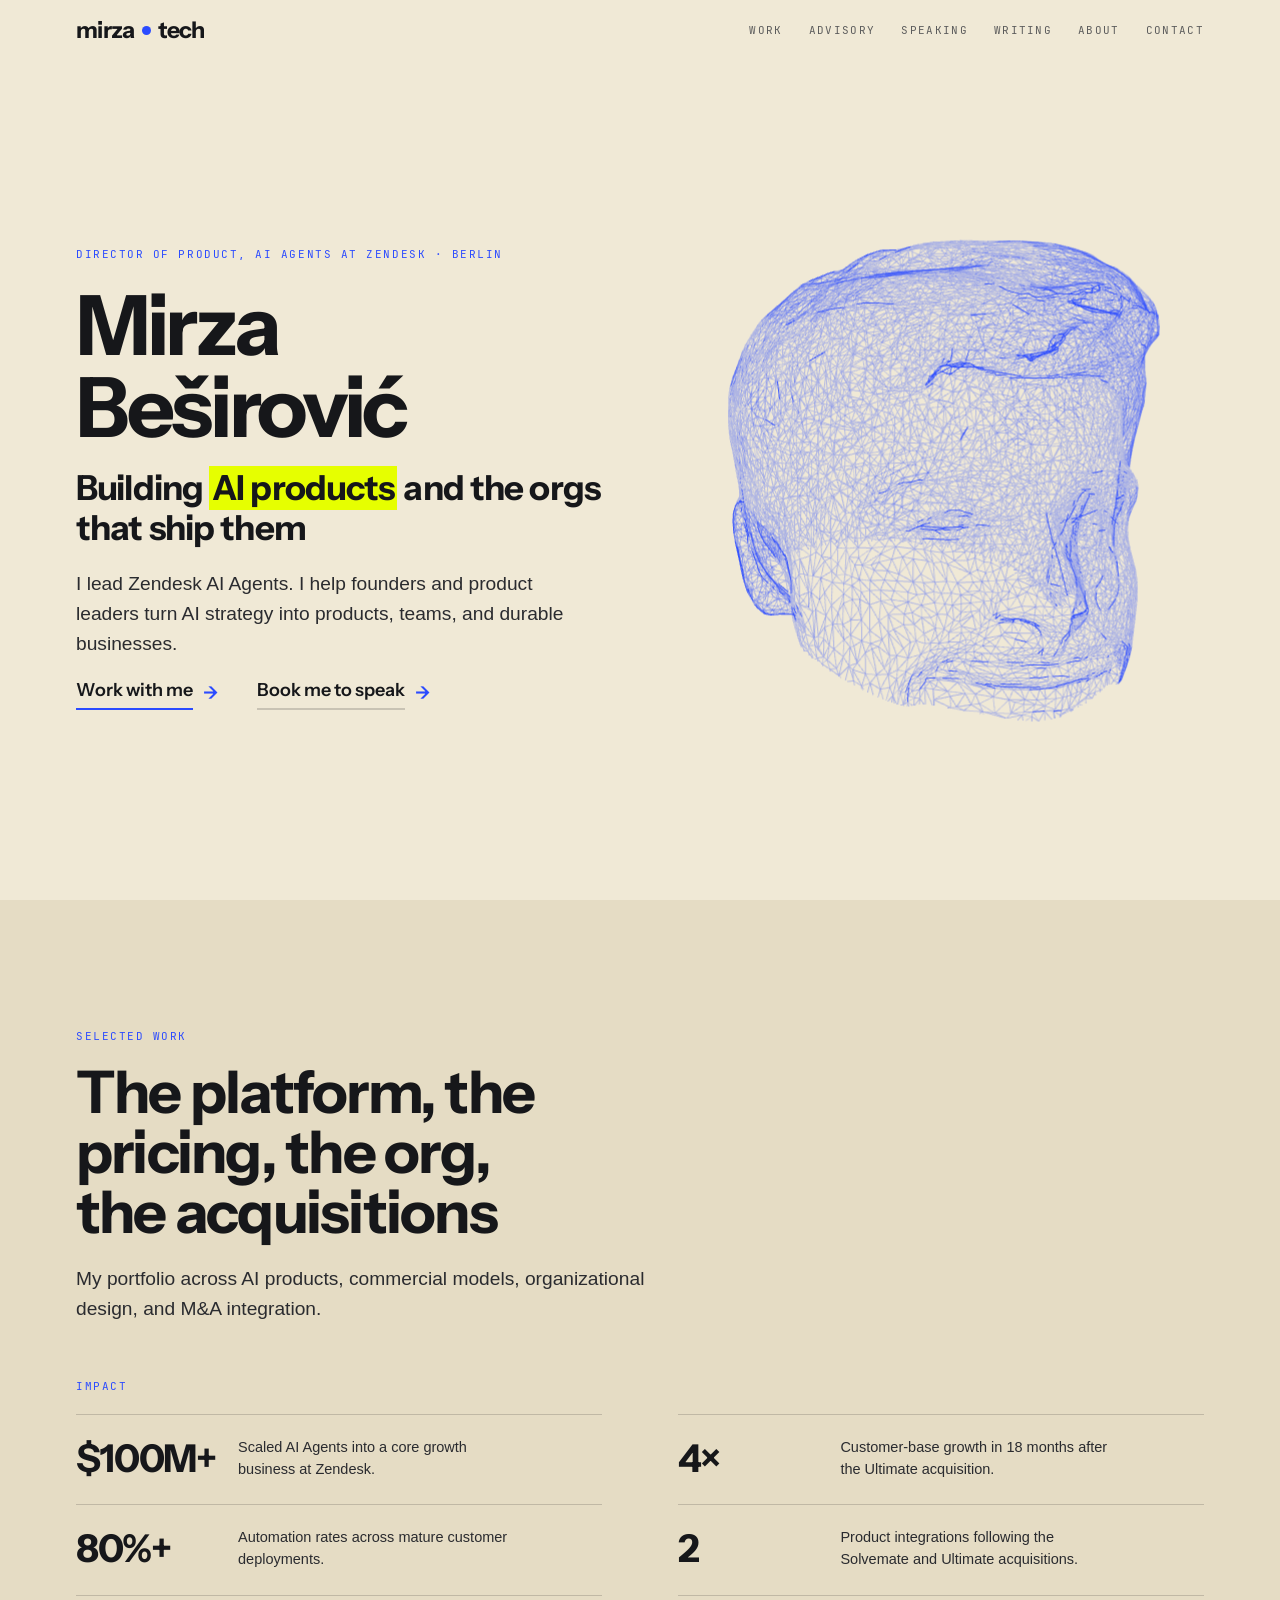
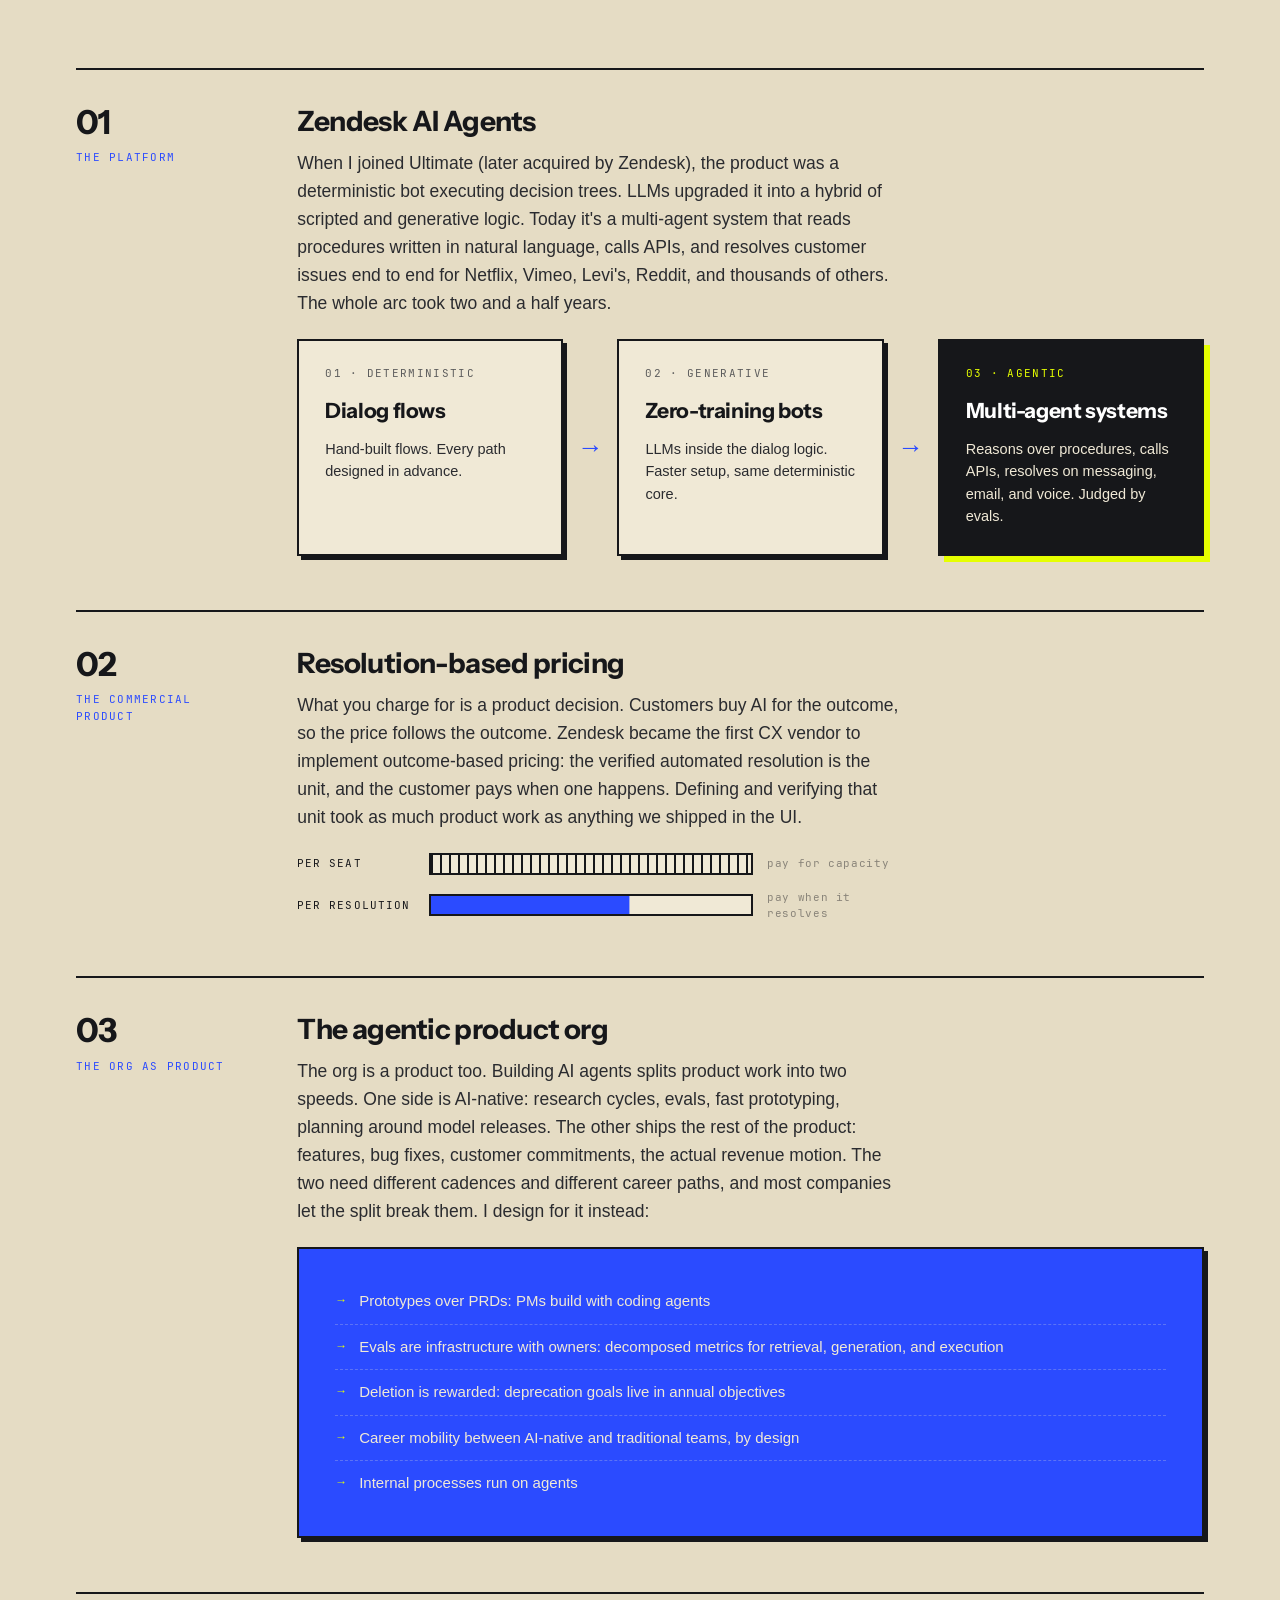
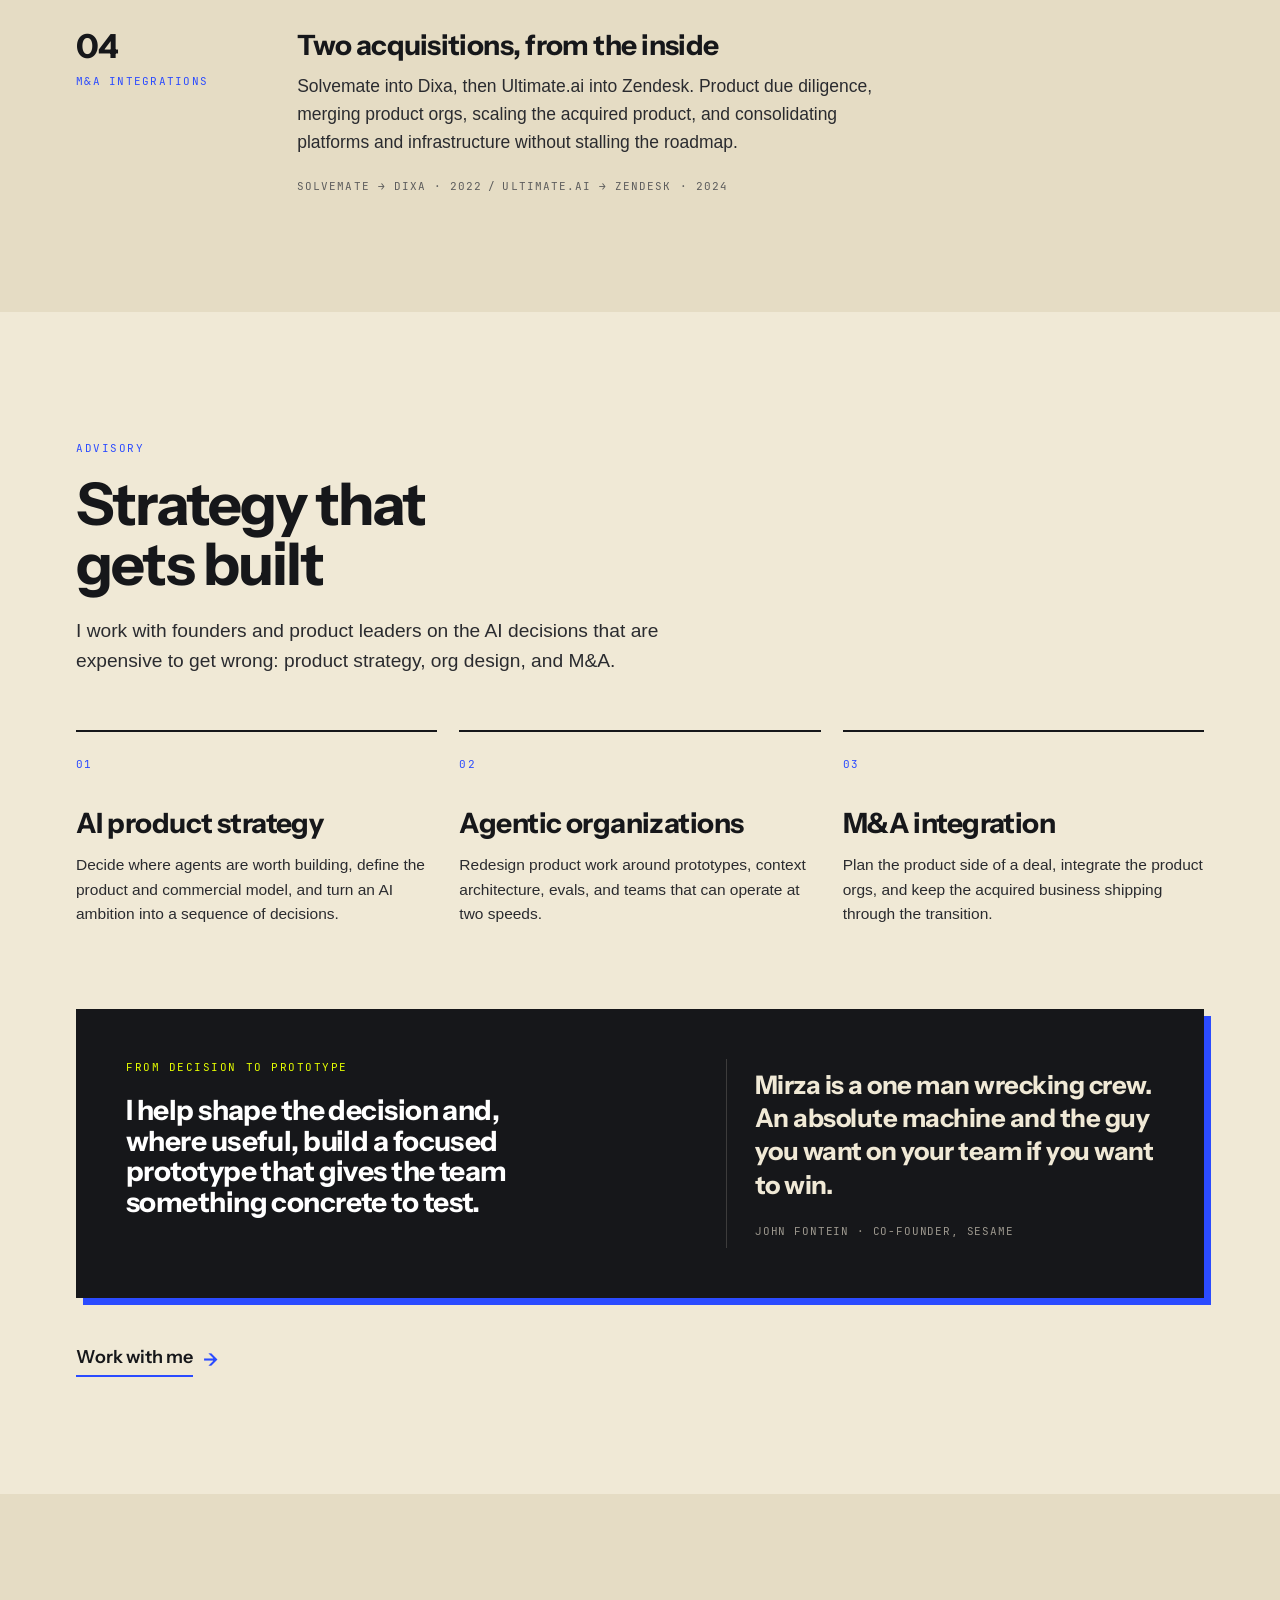
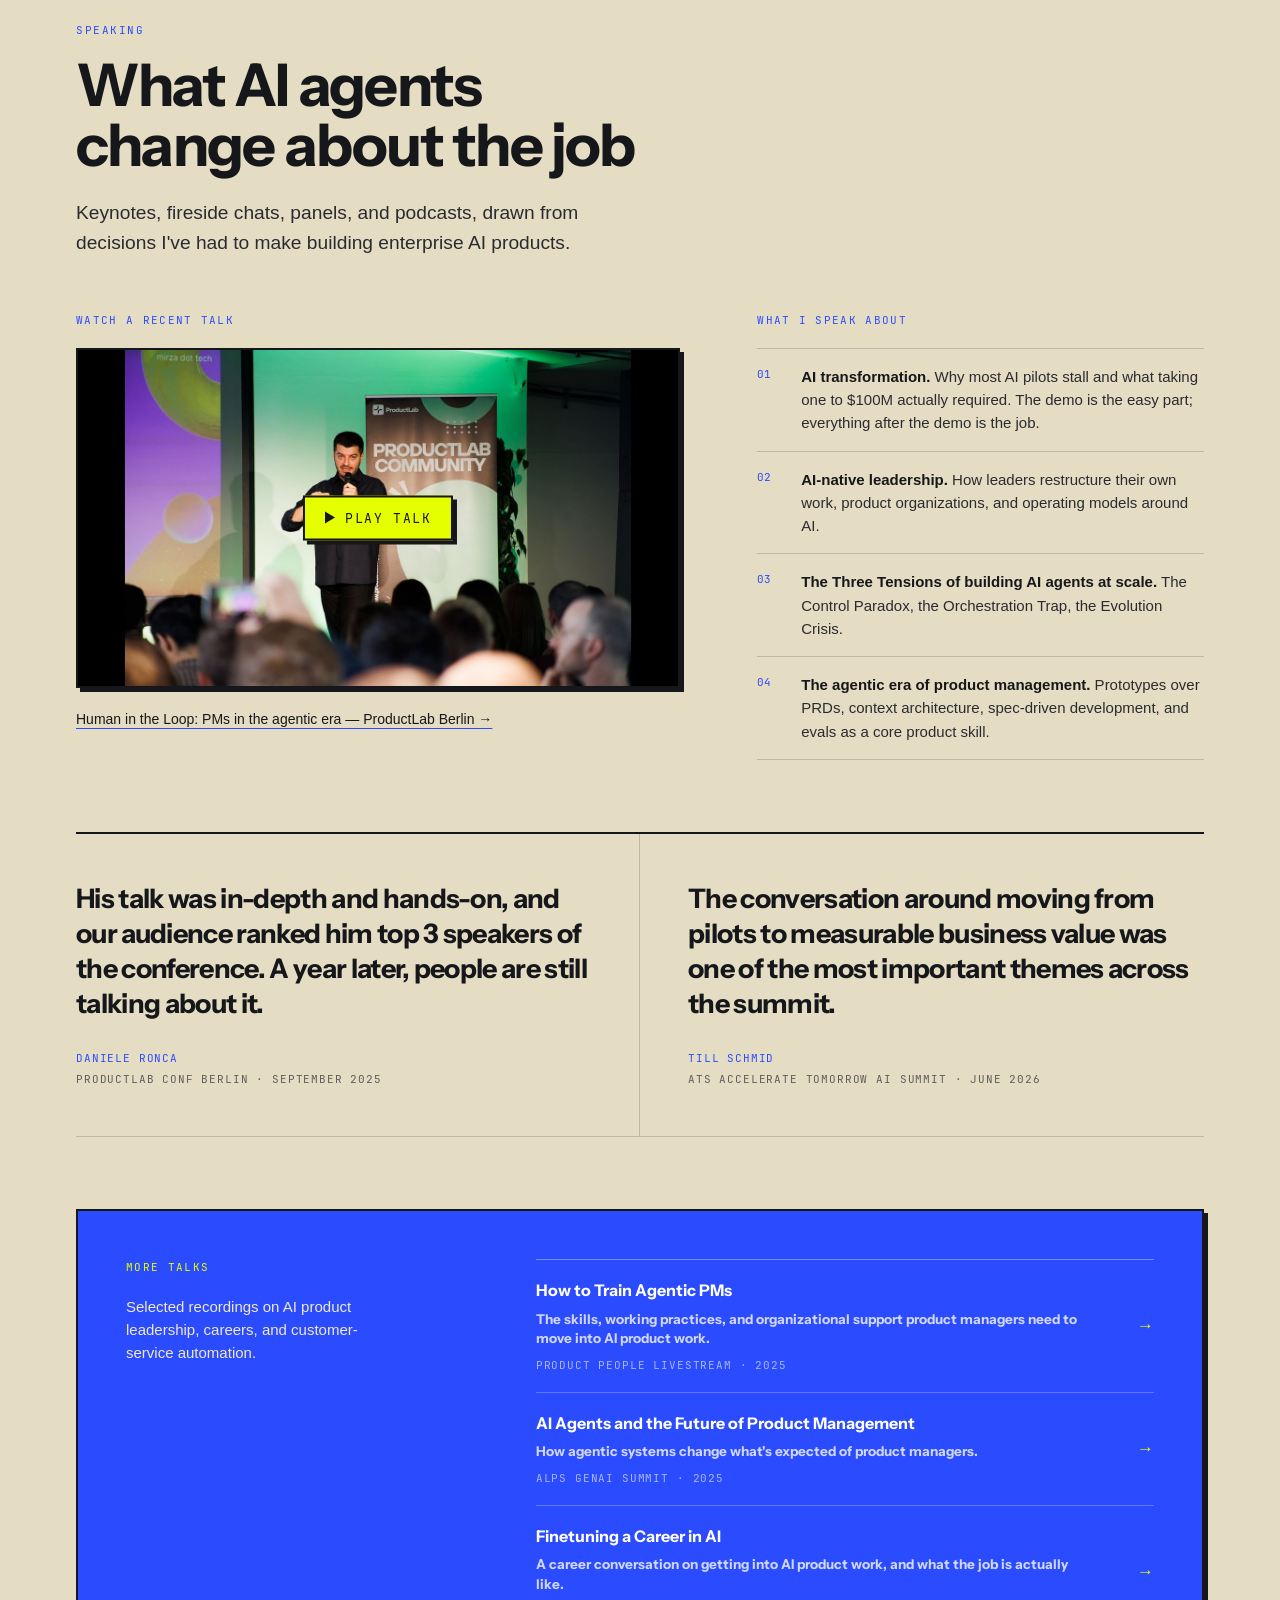
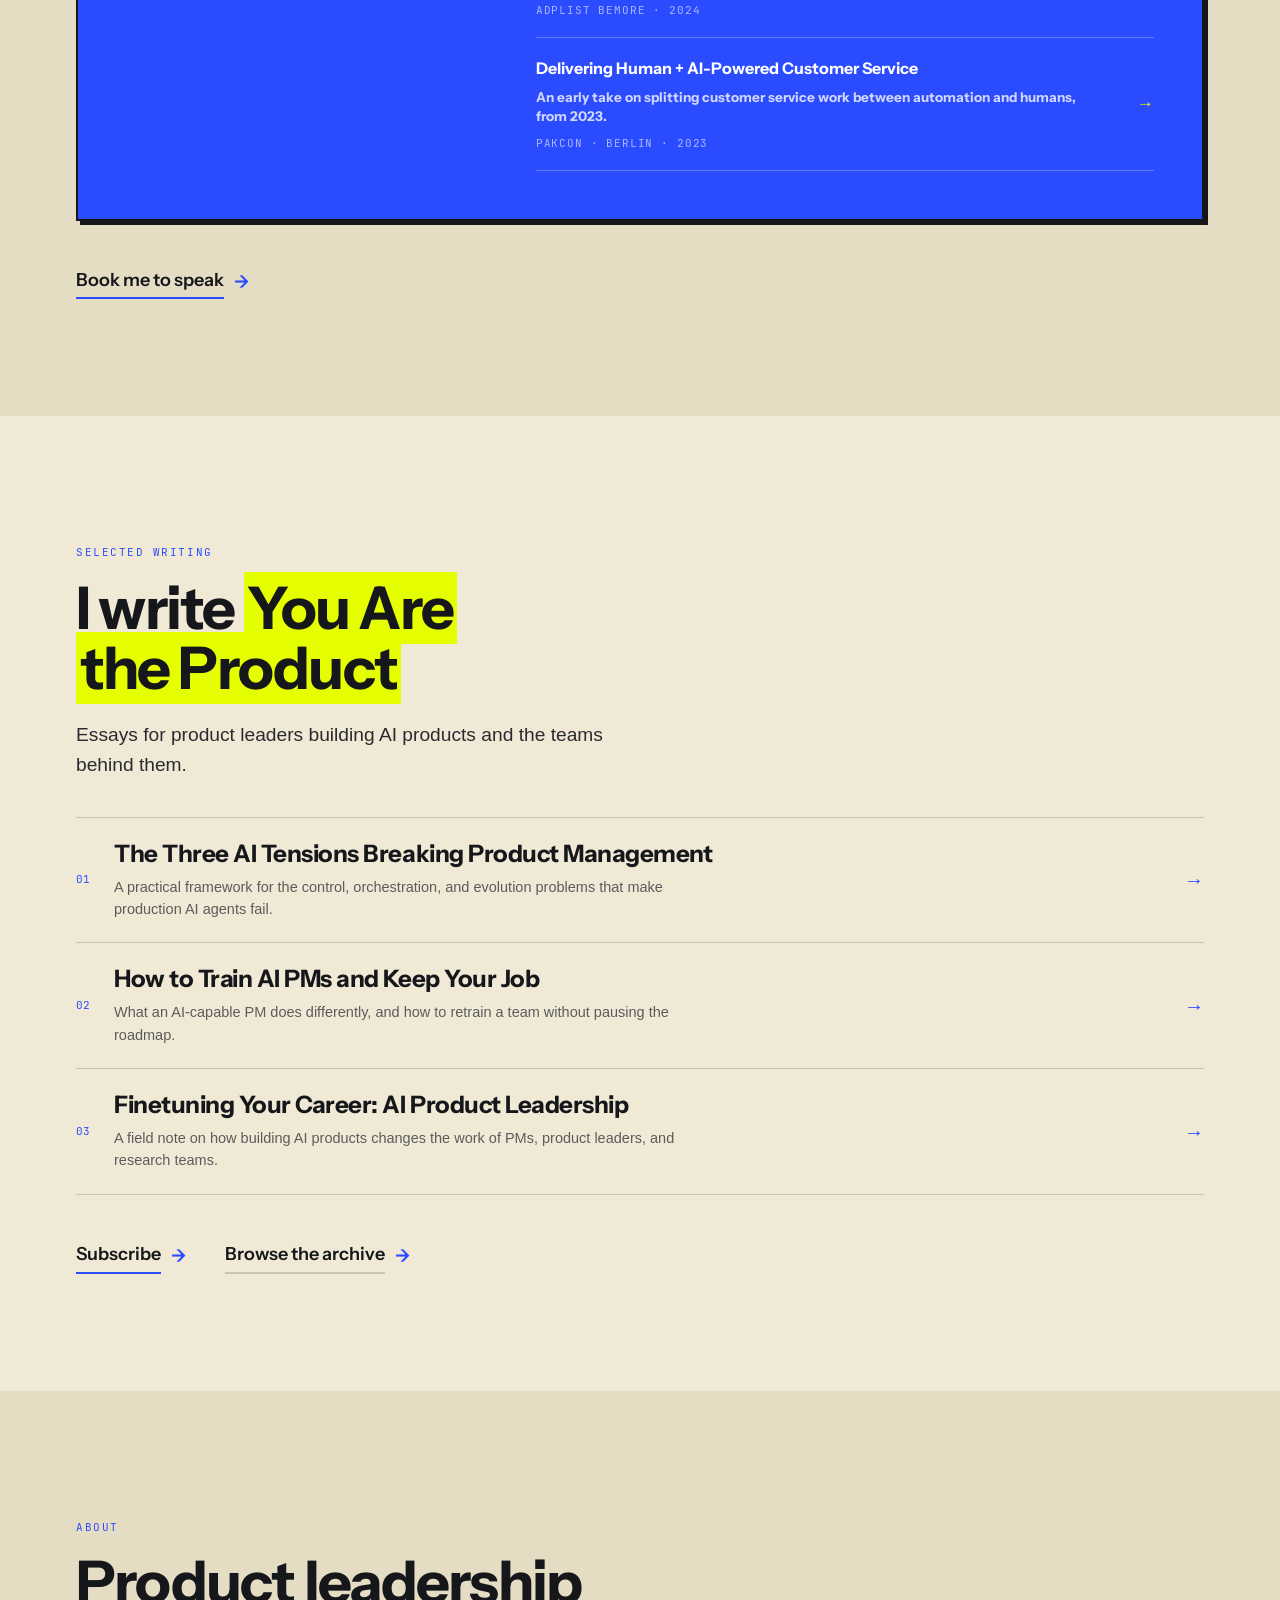
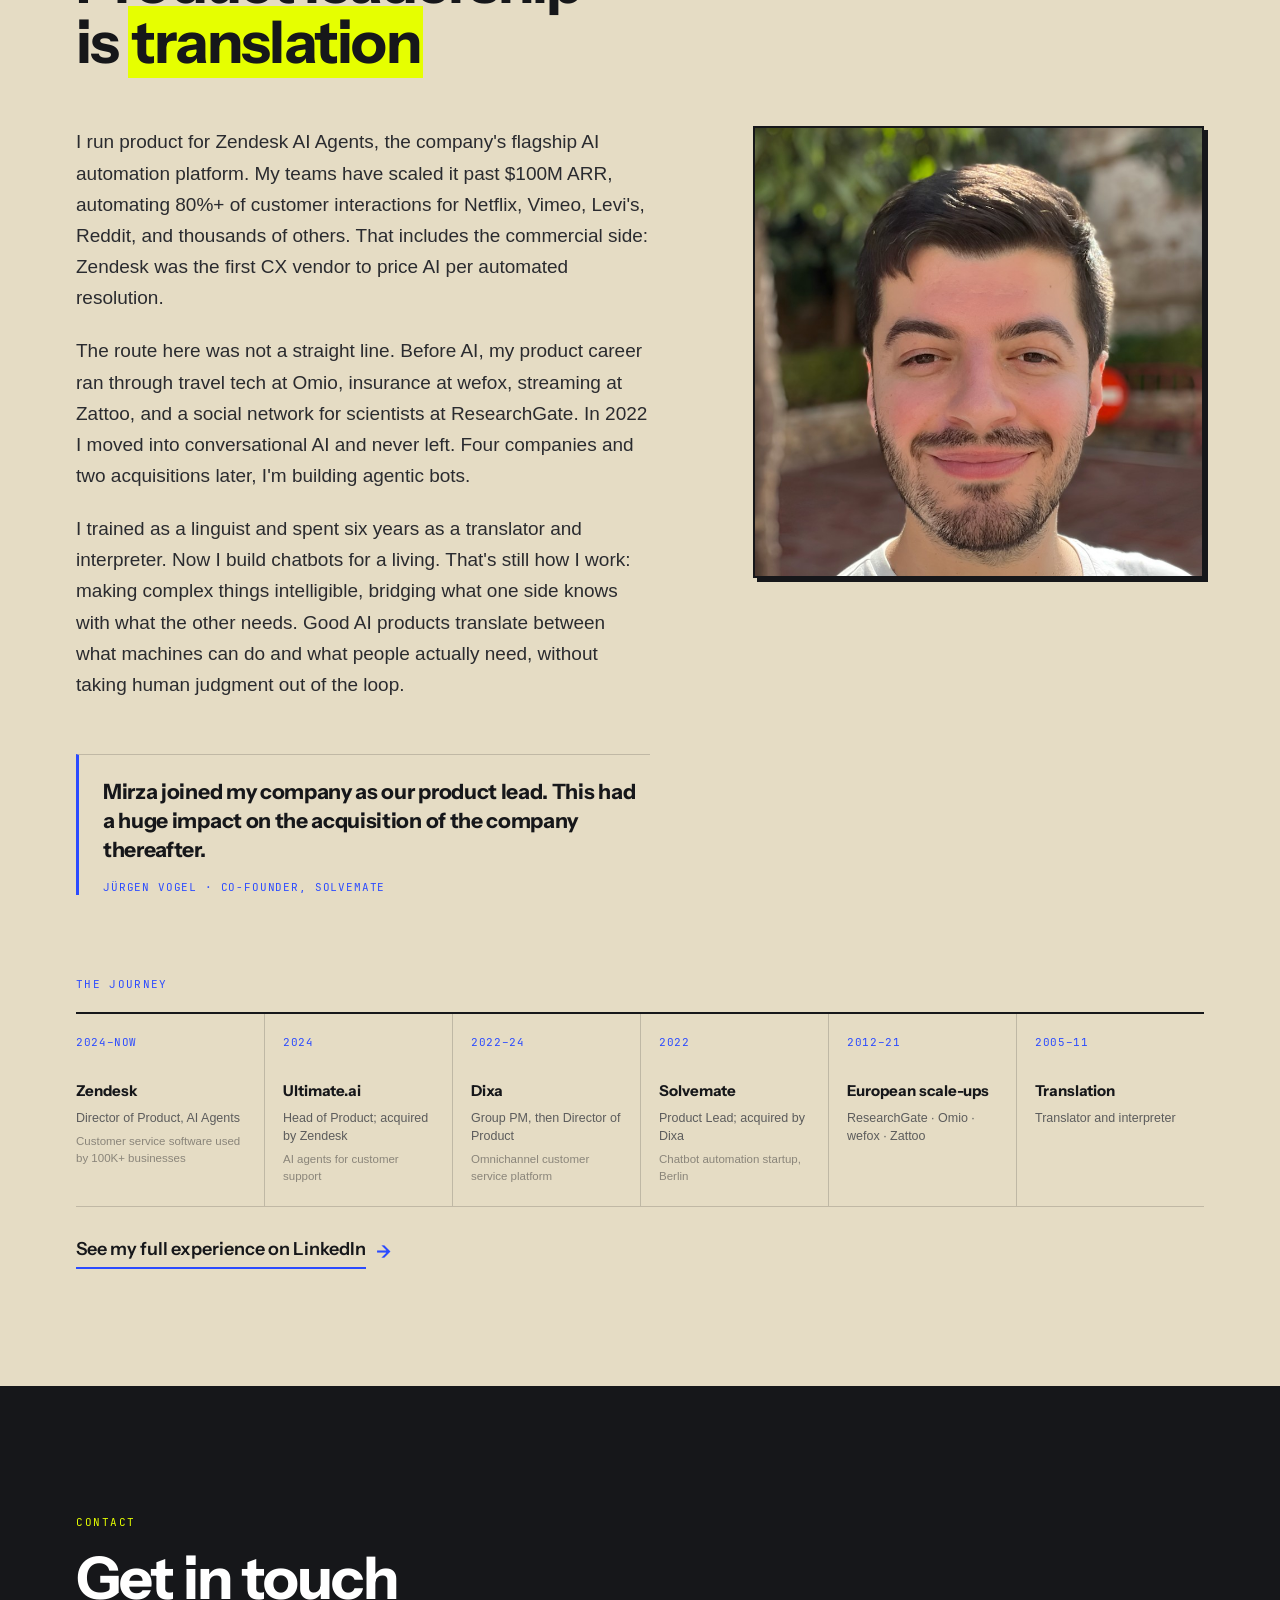
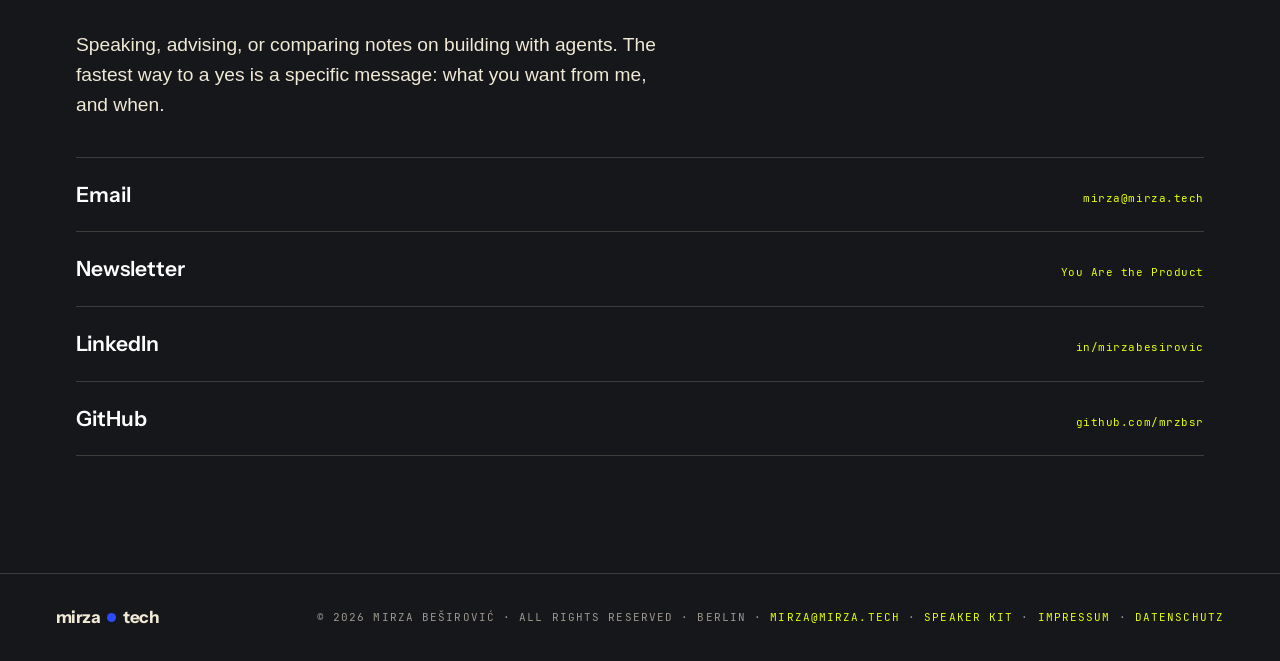
==== commit 047ee590: "Rewrite pricing card copy: pricing-as-product angle, drop keynote war-story lines The "losing money " ====
--- a/index.html
+++ b/index.html
@@ -221,7 +221,7 @@
       </div>
       <div class="folio-main">
         <h3>Resolution-based pricing</h3>
-        <p class="folio-body">When customers buy AI they buy an outcome, and per-seat pricing puts the vendor's incentive against theirs. At one point we were losing money on our best customers. We tried various pricing models in production before we found the one that worked. Zendesk became the first CX vendor to implement outcome-based pricing: charging for verified automated resolutions instead of capacity.</p>
+        <p class="folio-body">What you charge for is a product decision. Customers buy AI for the outcome, so the price follows the outcome. Zendesk became the first CX vendor to implement outcome-based pricing: the verified automated resolution is the unit, and the customer pays when one happens. Defining and verifying that unit took as much product work as anything we shipped in the UI.</p>
         <div class="price-flip" data-priceflip>
           <div class="pf-row"><span class="pf-label">Per seat</span><div class="pf-track"><div class="pf-fill pf-old"></div></div><span class="pf-note">pay for capacity</span></div>
           <div class="pf-row"><span class="pf-label">Per resolution</span><div class="pf-track"><div class="pf-fill pf-new"></div></div><span class="pf-note">pay when it resolves</span></div>
--- a/assets/site.css
+++ b/assets/site.css
@@ -115,7 +115,10 @@
 .hero-visual { position: relative; }
 .hero-mount { position: relative; width: 100%; height: clamp(380px, 50vw, 620px); cursor: grab; touch-action: pan-y; background: url("hero-wireframe-fallback-user.webp") center / contain no-repeat; }
 .hero-mount.grabbing { cursor: grabbing; }
-.hero-mount canvas { display: block; width: 100%; height: 100%; }
+/* scene.js renders the canvas 35% larger than the mount (bleed) so the head
+   never hard-clips at the edge when rotated; center the overflow on the box.
+   setSize() writes the px size as inline style, so no width/height here. */
+.hero-mount canvas { display: block; position: absolute; left: 50%; top: 50%; transform: translate(-50%, -50%); }
 .hero-mount.is-ready { background-image: none; }
 .hero-visual-hint { position: absolute; bottom: 8px; right: 4px; color: var(--dim); opacity: 0; transition: opacity 400ms ease 200ms; }
 .hero-mount.is-ready + .hero-visual-hint { opacity: 1; }
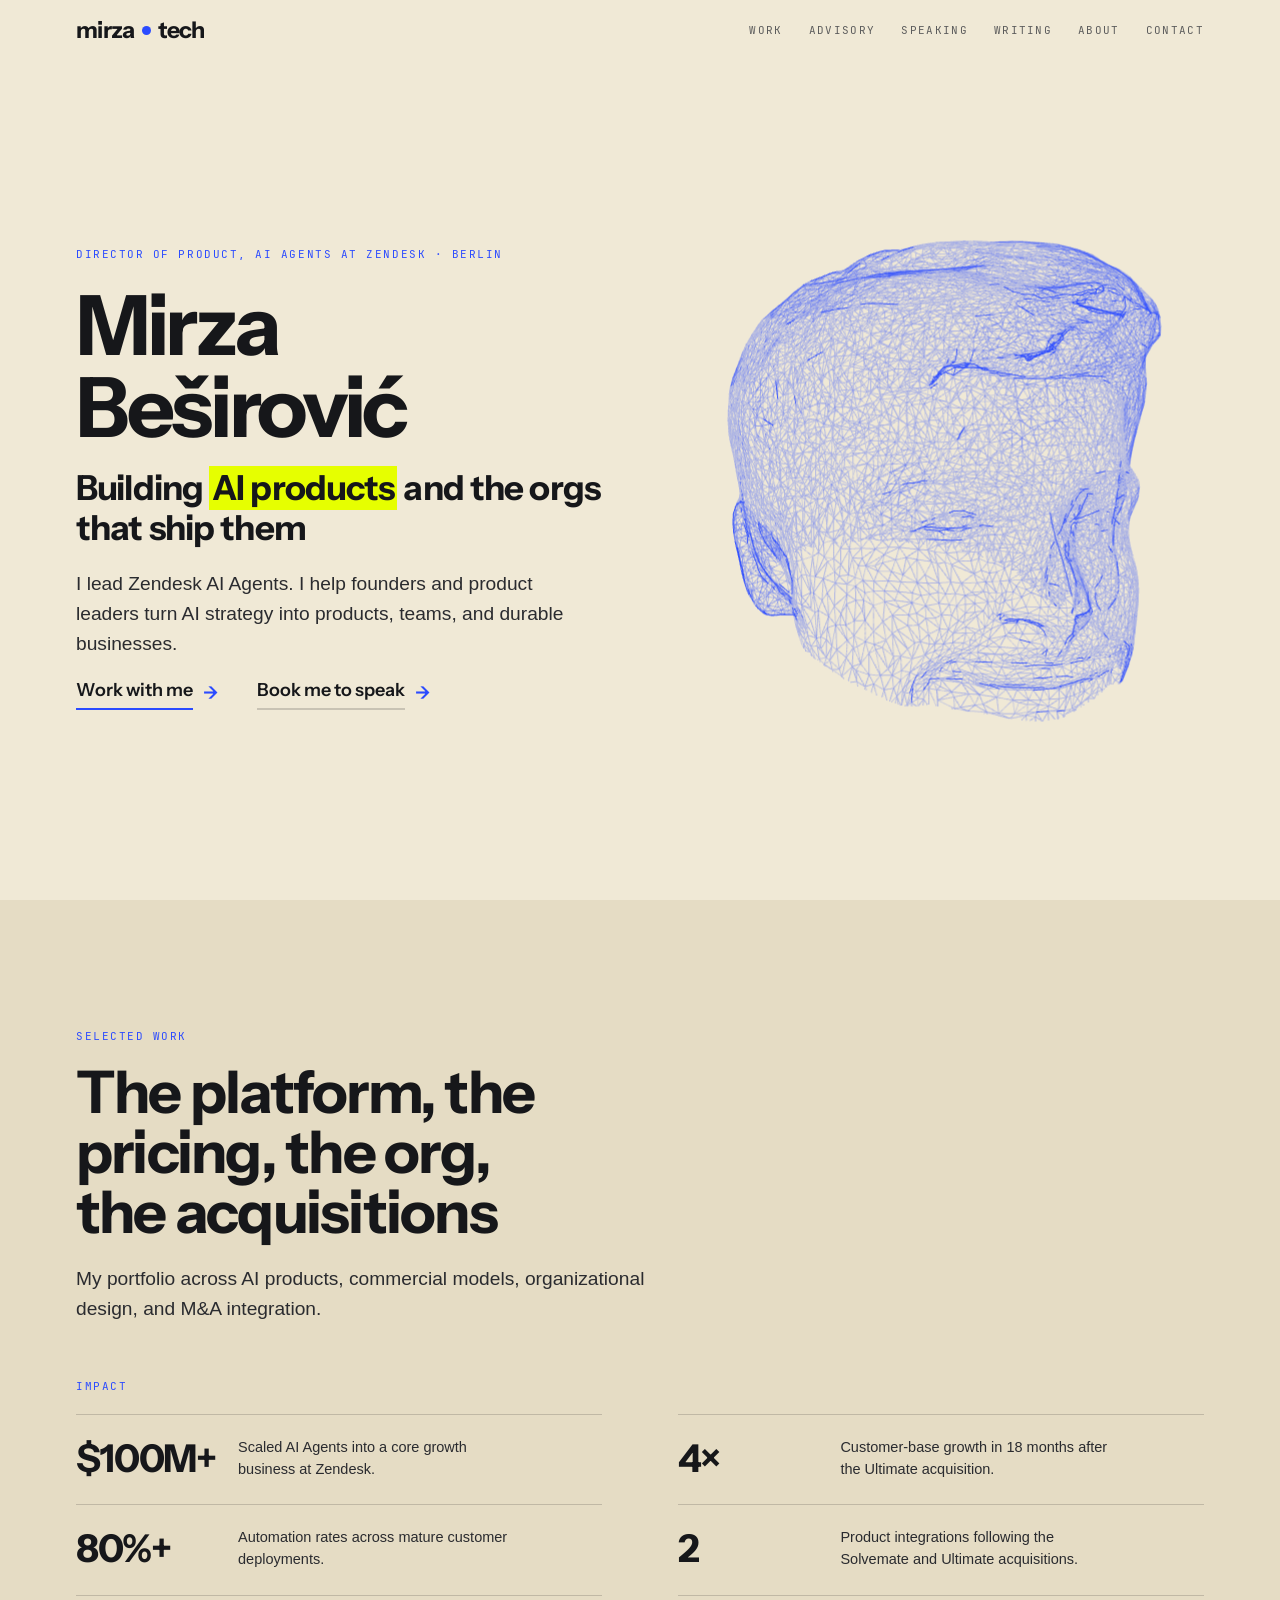
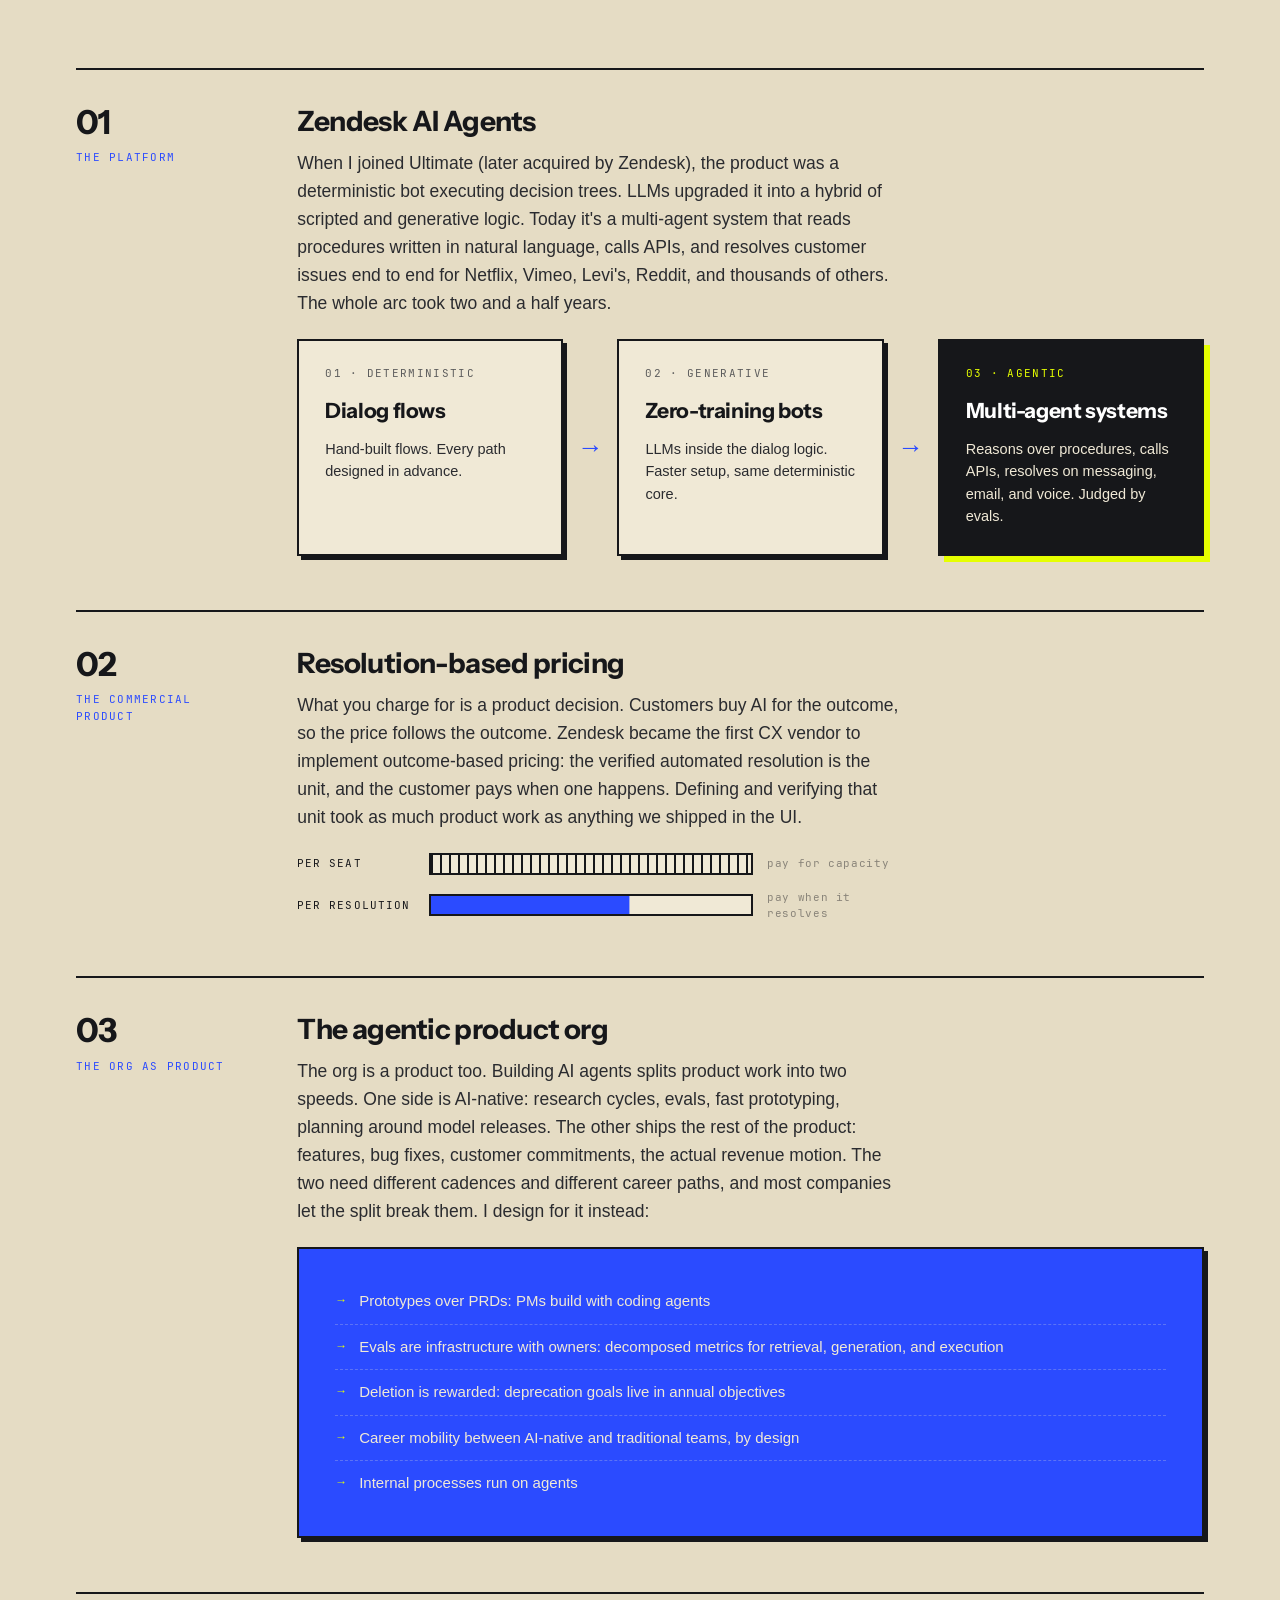
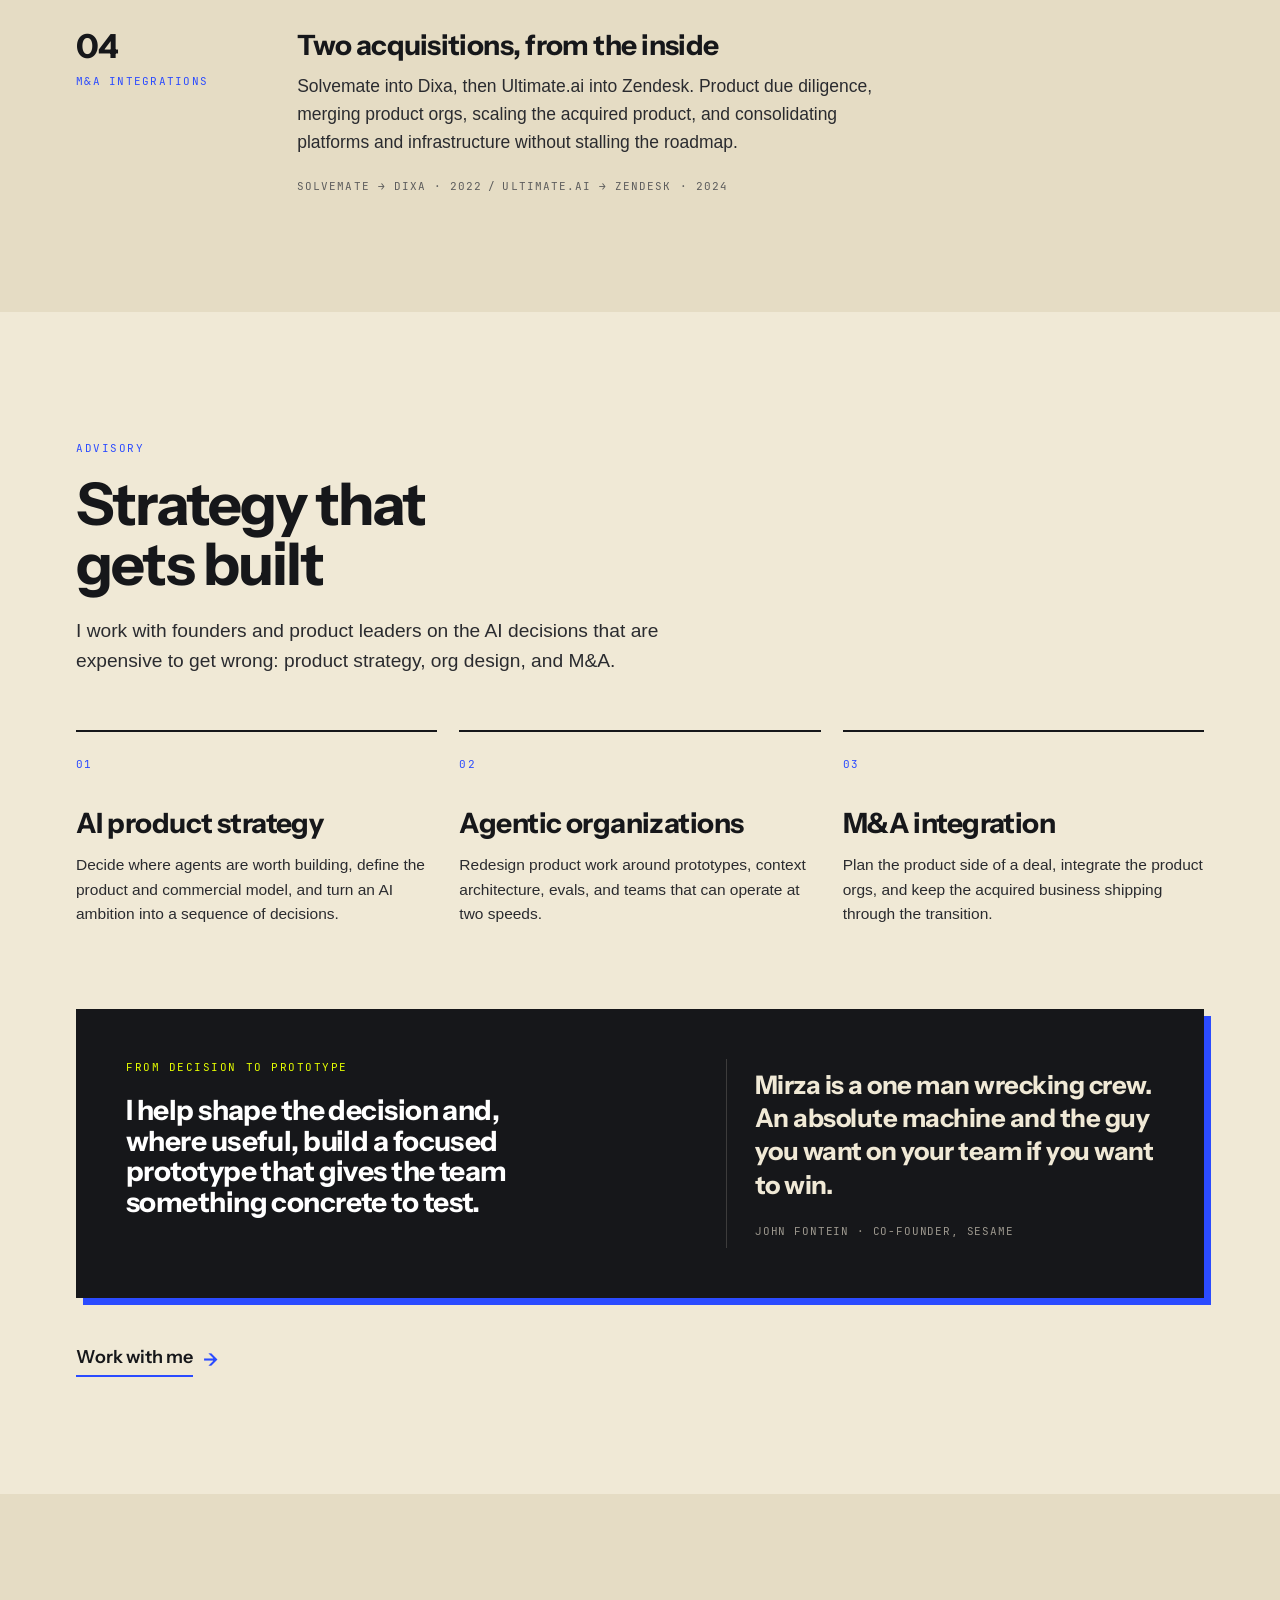
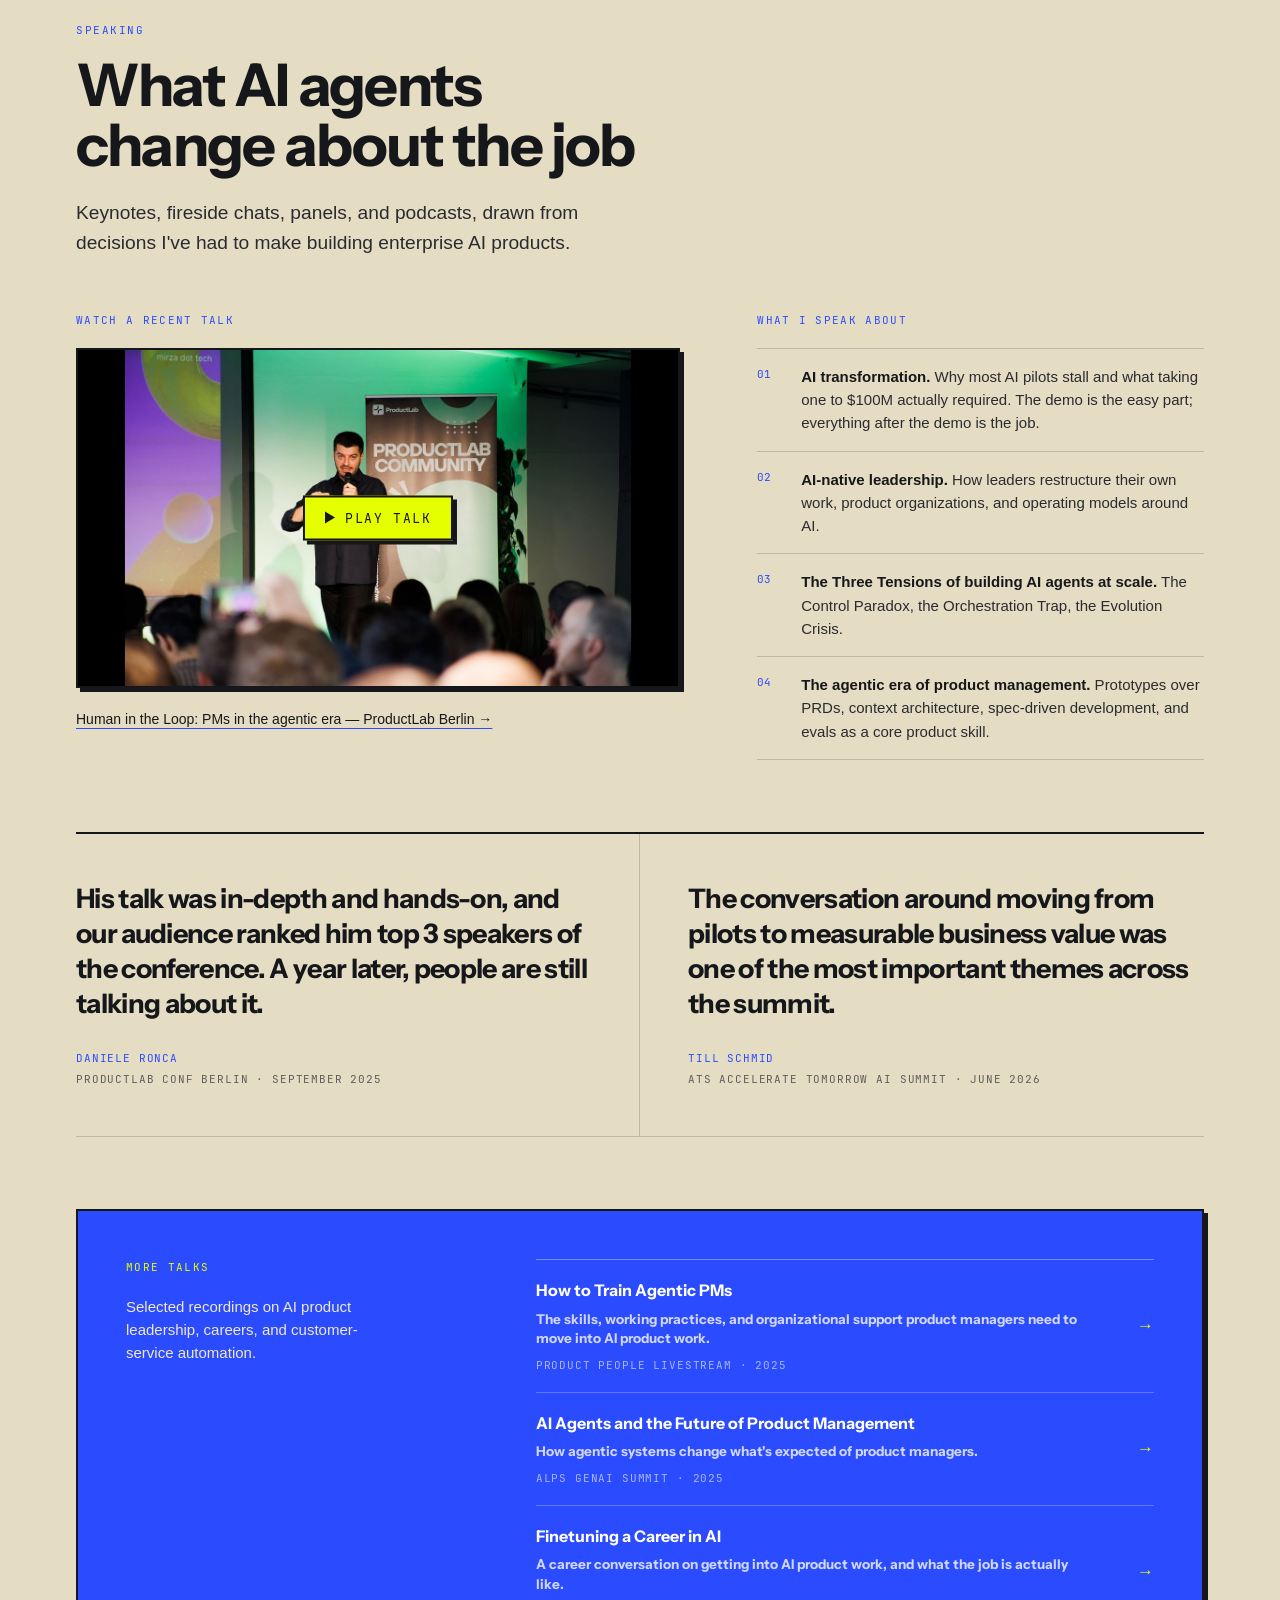
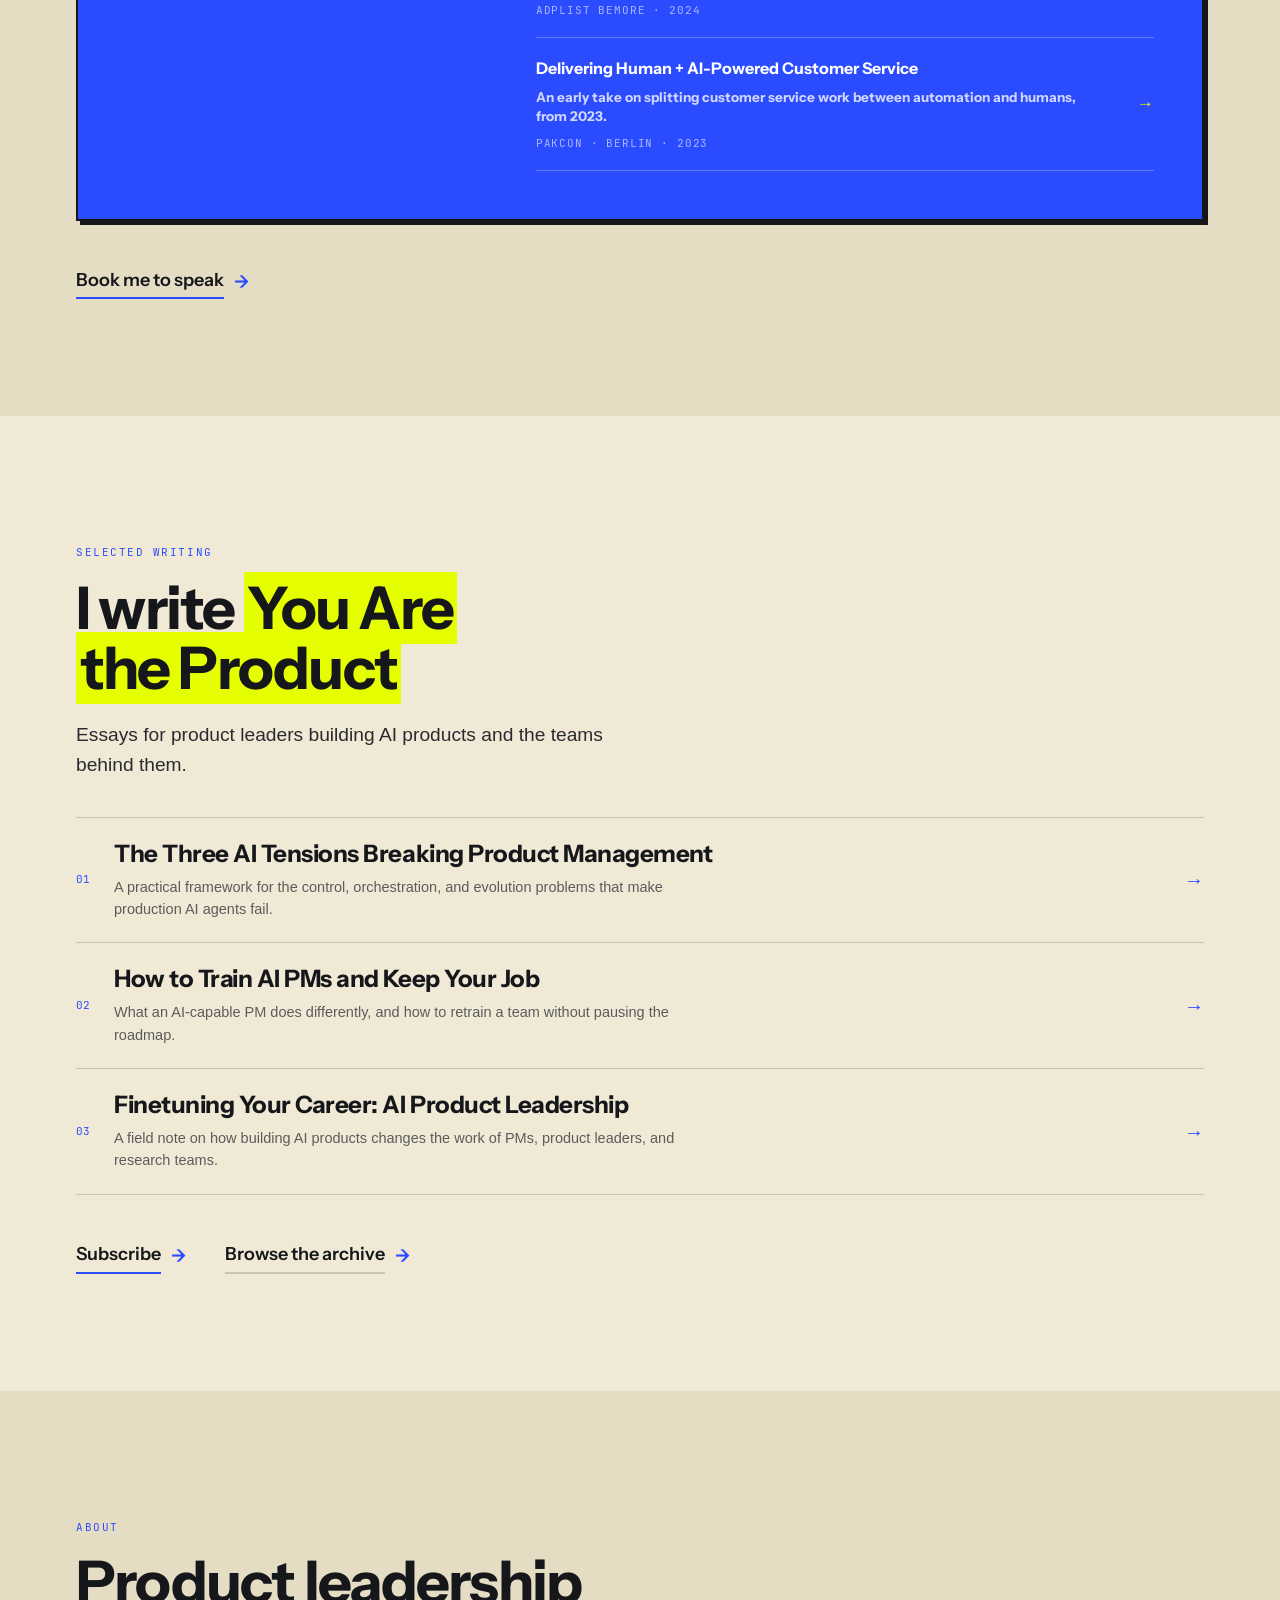
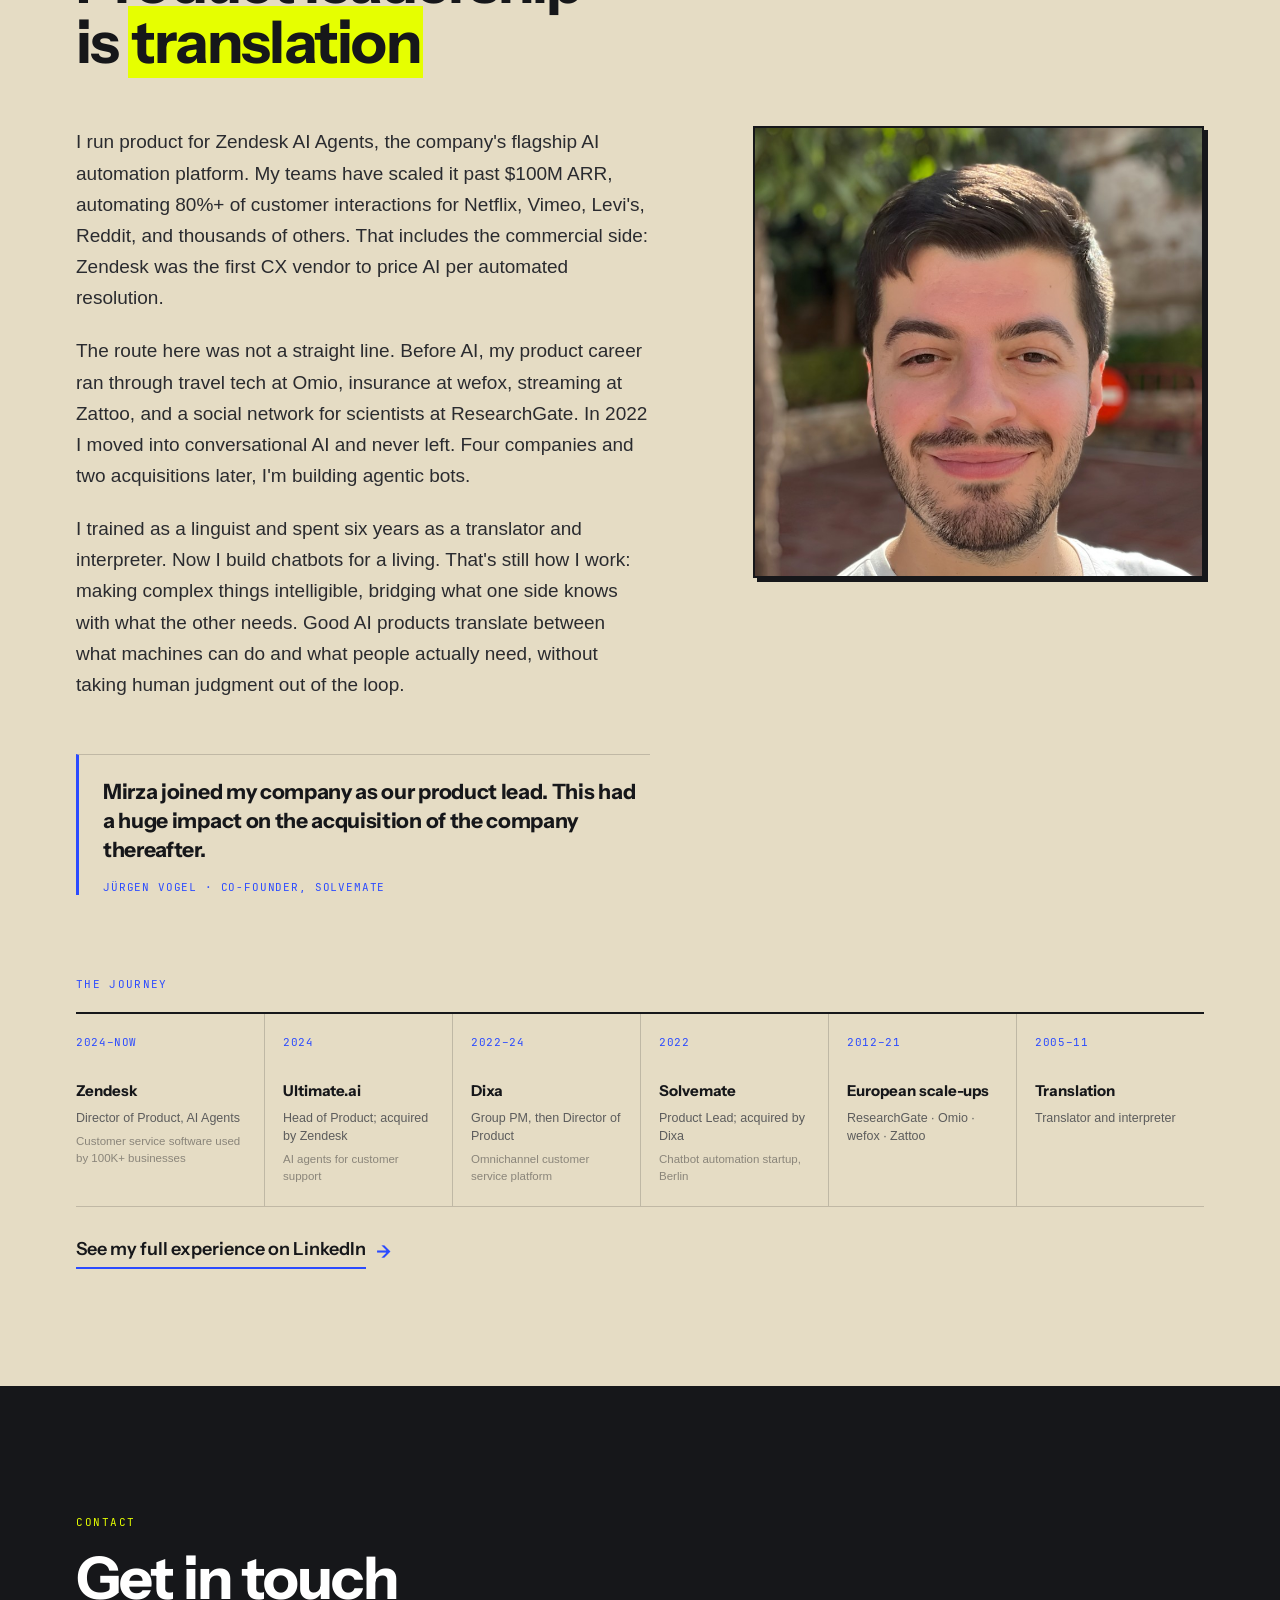
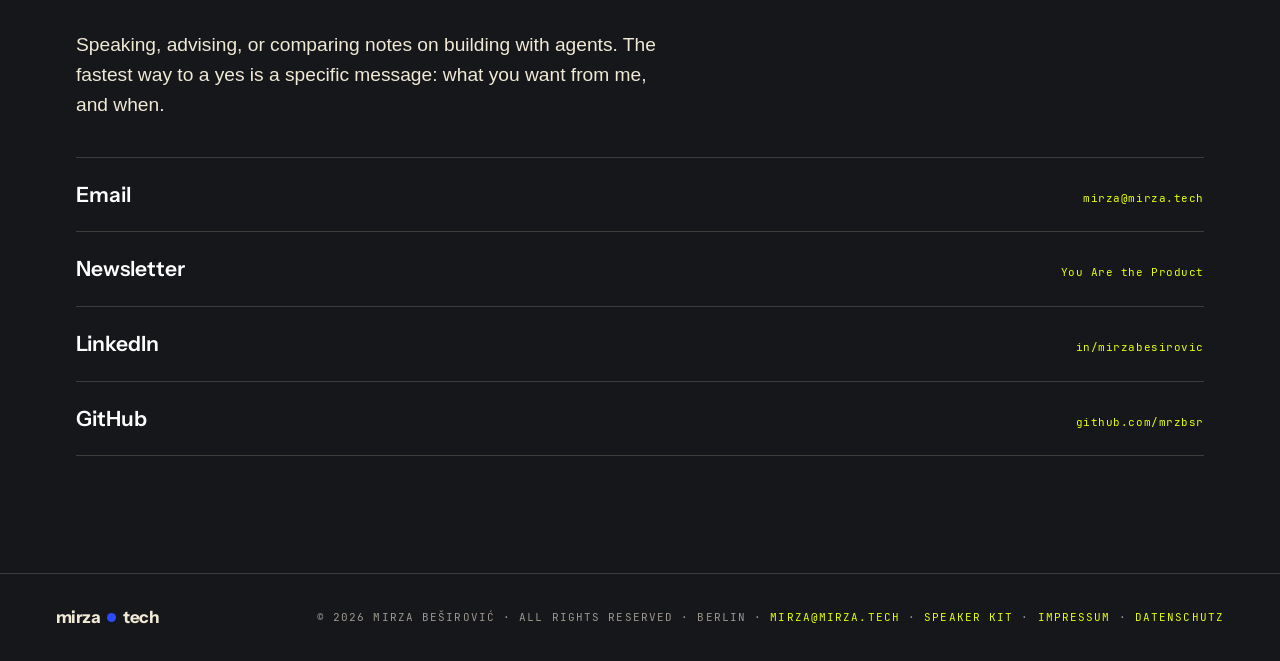
==== commit 1627d74e: "Fix structured data datetimes flagged by Search Console dateModified and uploadDate need full ISO 86" ====
--- a/index.html
+++ b/index.html
@@ -71,13 +71,13 @@
       "url": "https://mirza.tech/",
       "isPartOf": { "@id": "https://mirza.tech/#website" },
       "mainEntity": { "@id": "https://mirza.tech/#person" },
-      "dateModified": "2026-07-17"
+      "dateModified": "2026-08-11T13:30:00+02:00"
     },
     {
       "@type": "VideoObject",
       "name": "Human in the Loop: PMs in the agentic era — ProductLab Berlin",
       "description": "Keynote on what AI agents change about the product management job, at ProductLab Conf Berlin.",
-      "uploadDate": "2025-10-27",
+      "uploadDate": "2025-10-27T10:00:00+01:00",
       "thumbnailUrl": "https://i.ytimg.com/vi/73_Uov3zmK4/hqdefault.jpg",
       "embedUrl": "https://www.youtube-nocookie.com/embed/73_Uov3zmK4",
       "contentUrl": "https://www.youtube.com/watch?v=73_Uov3zmK4"
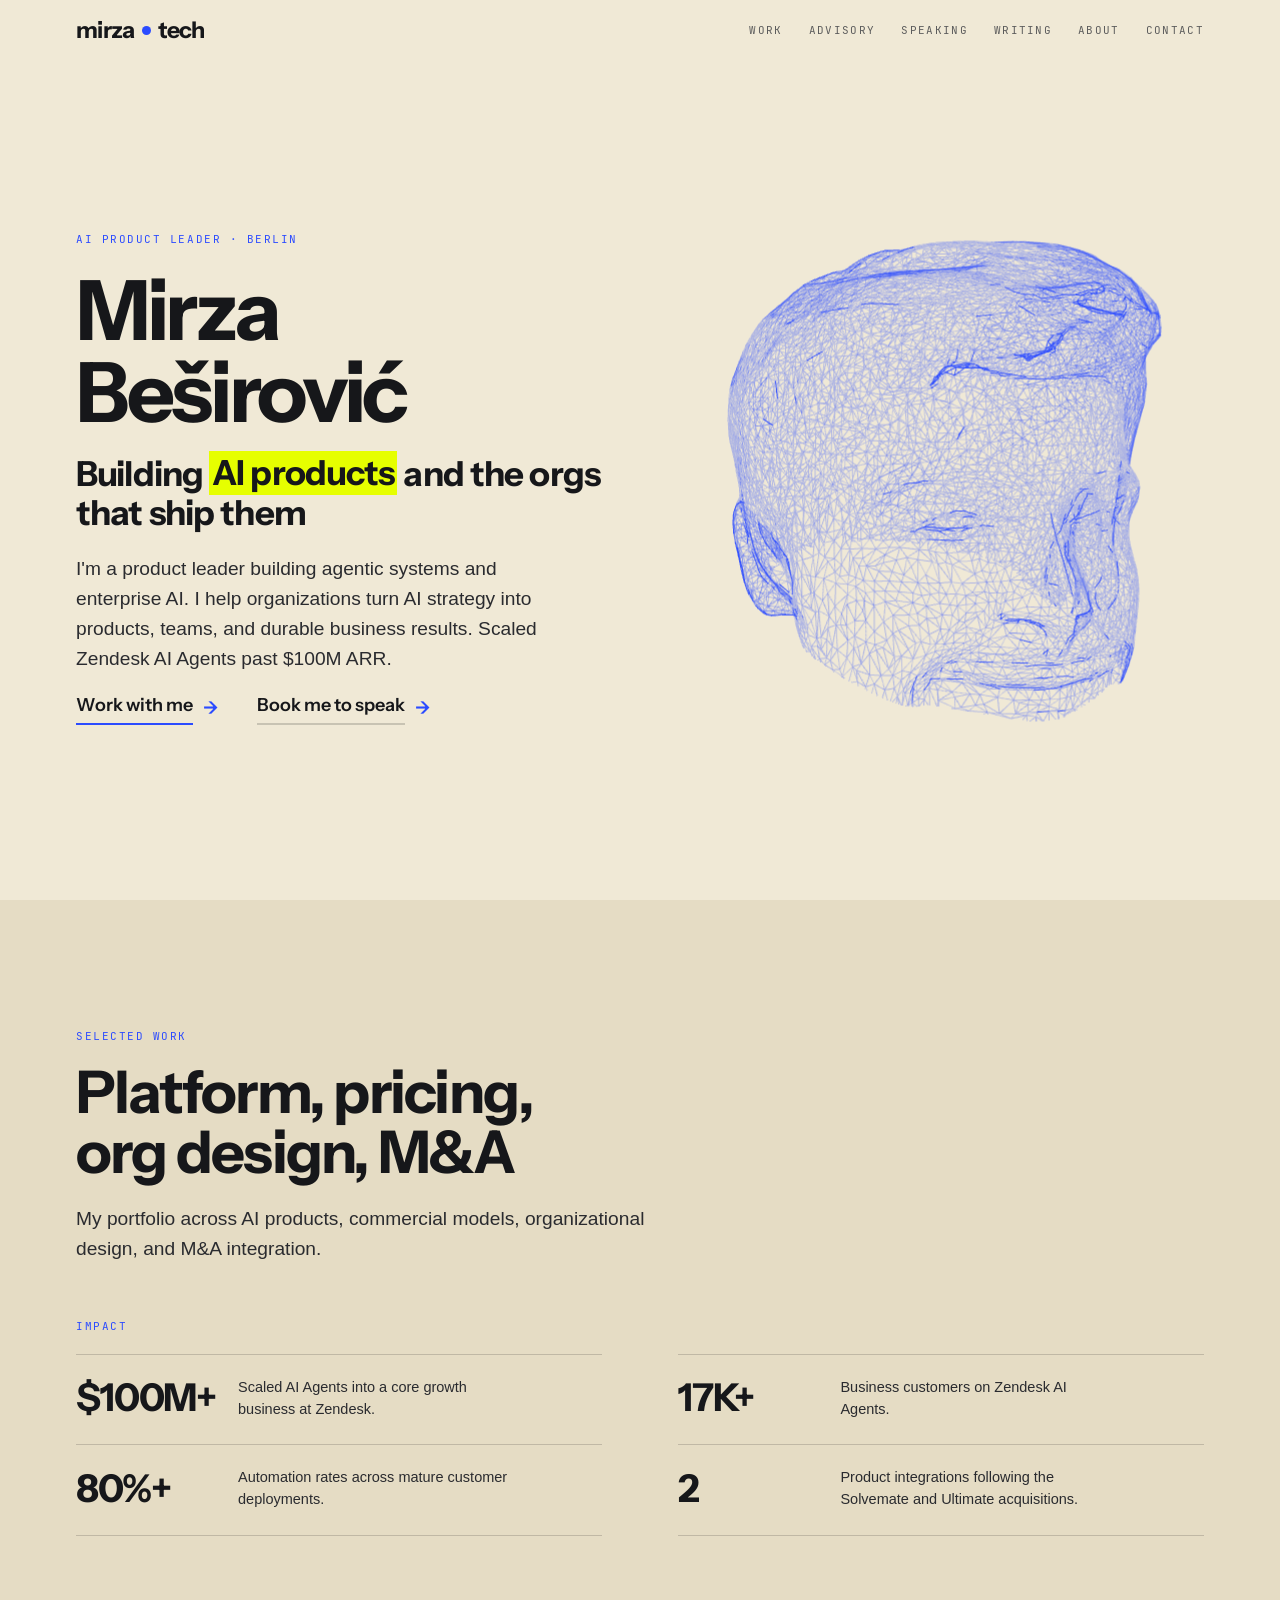
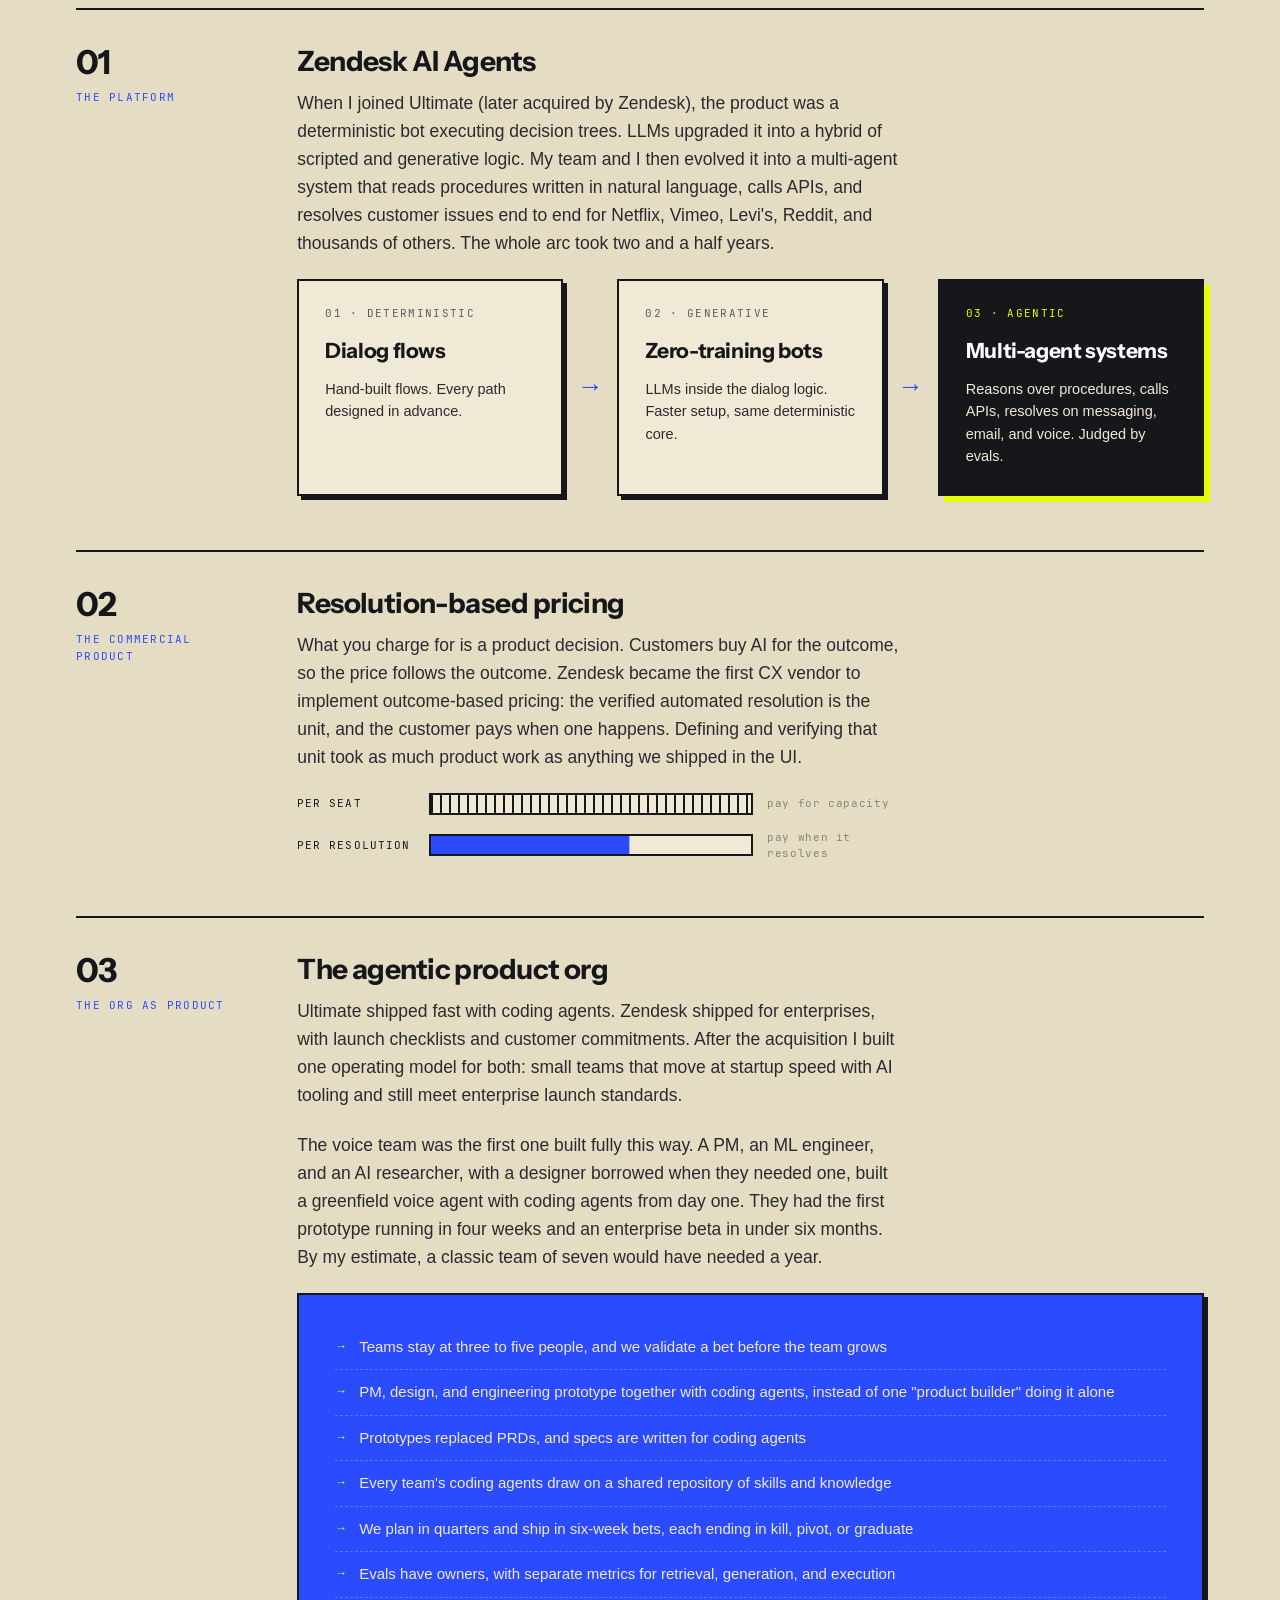
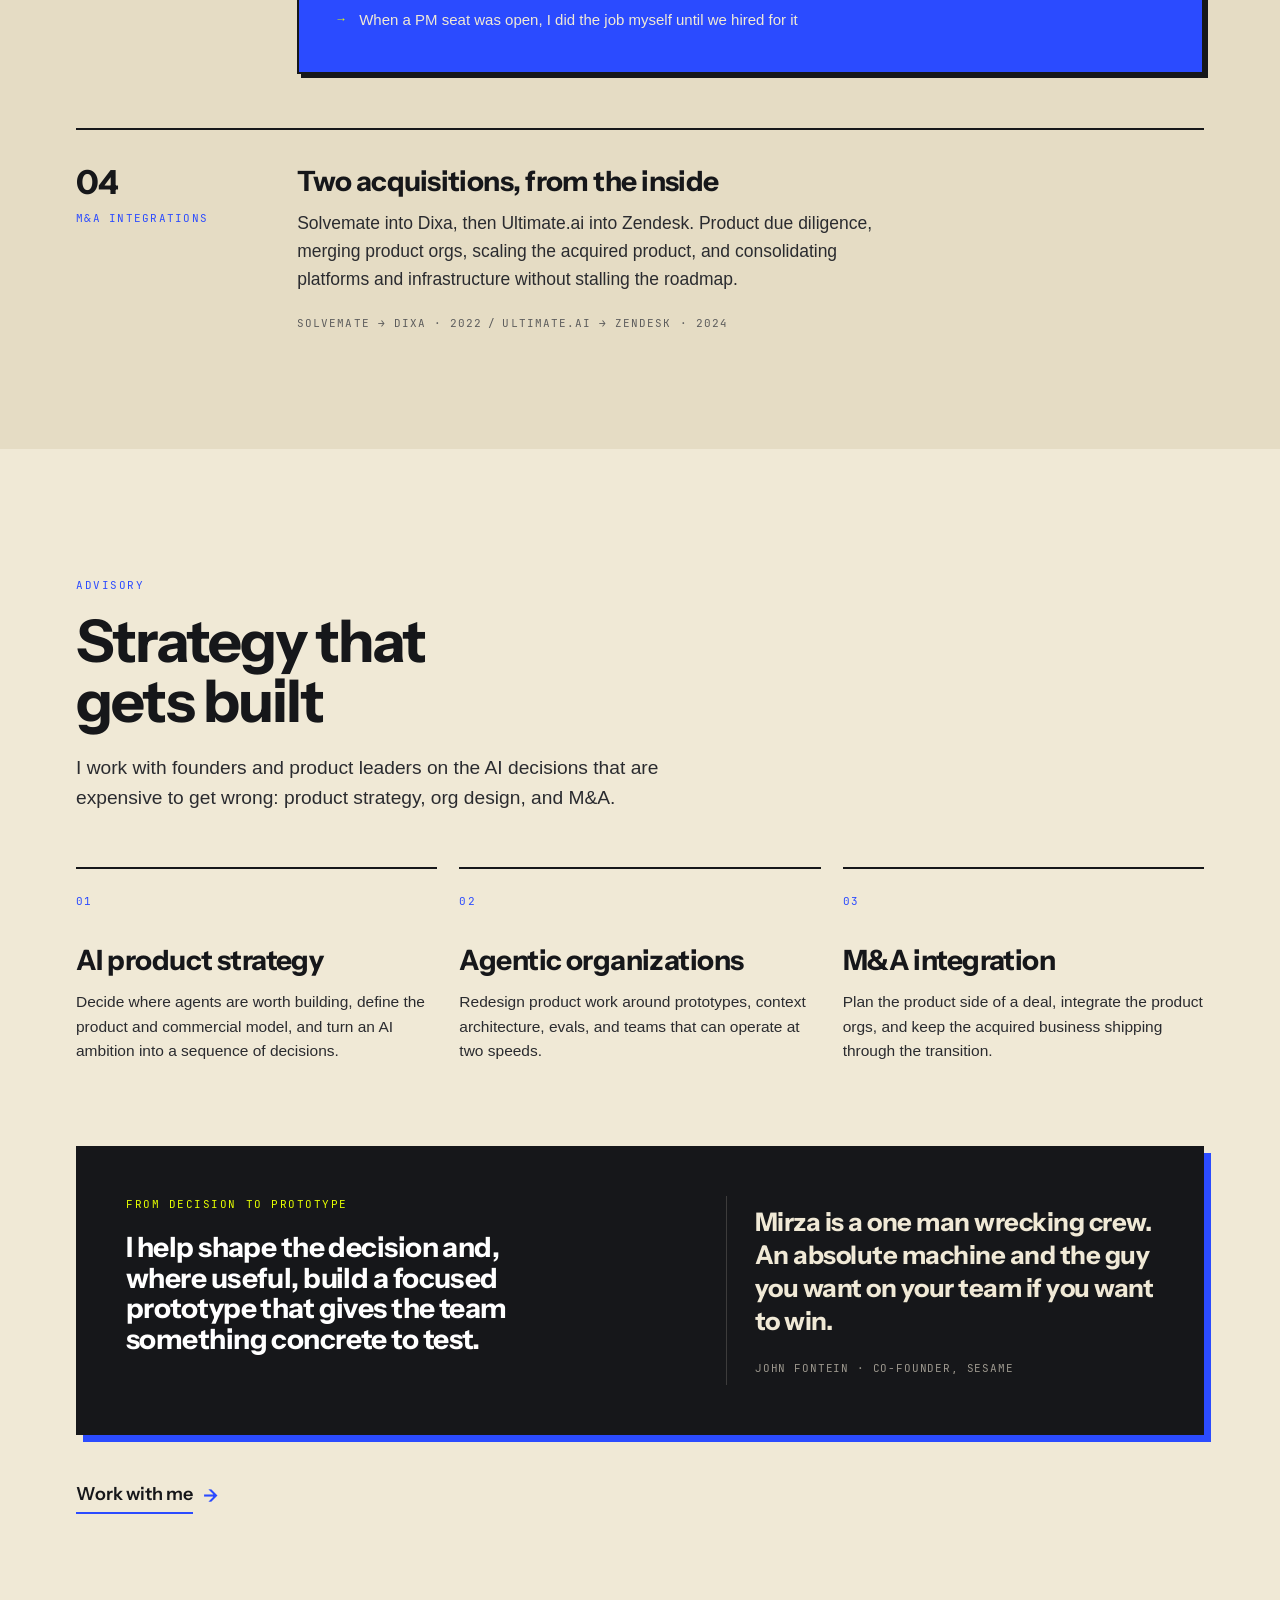
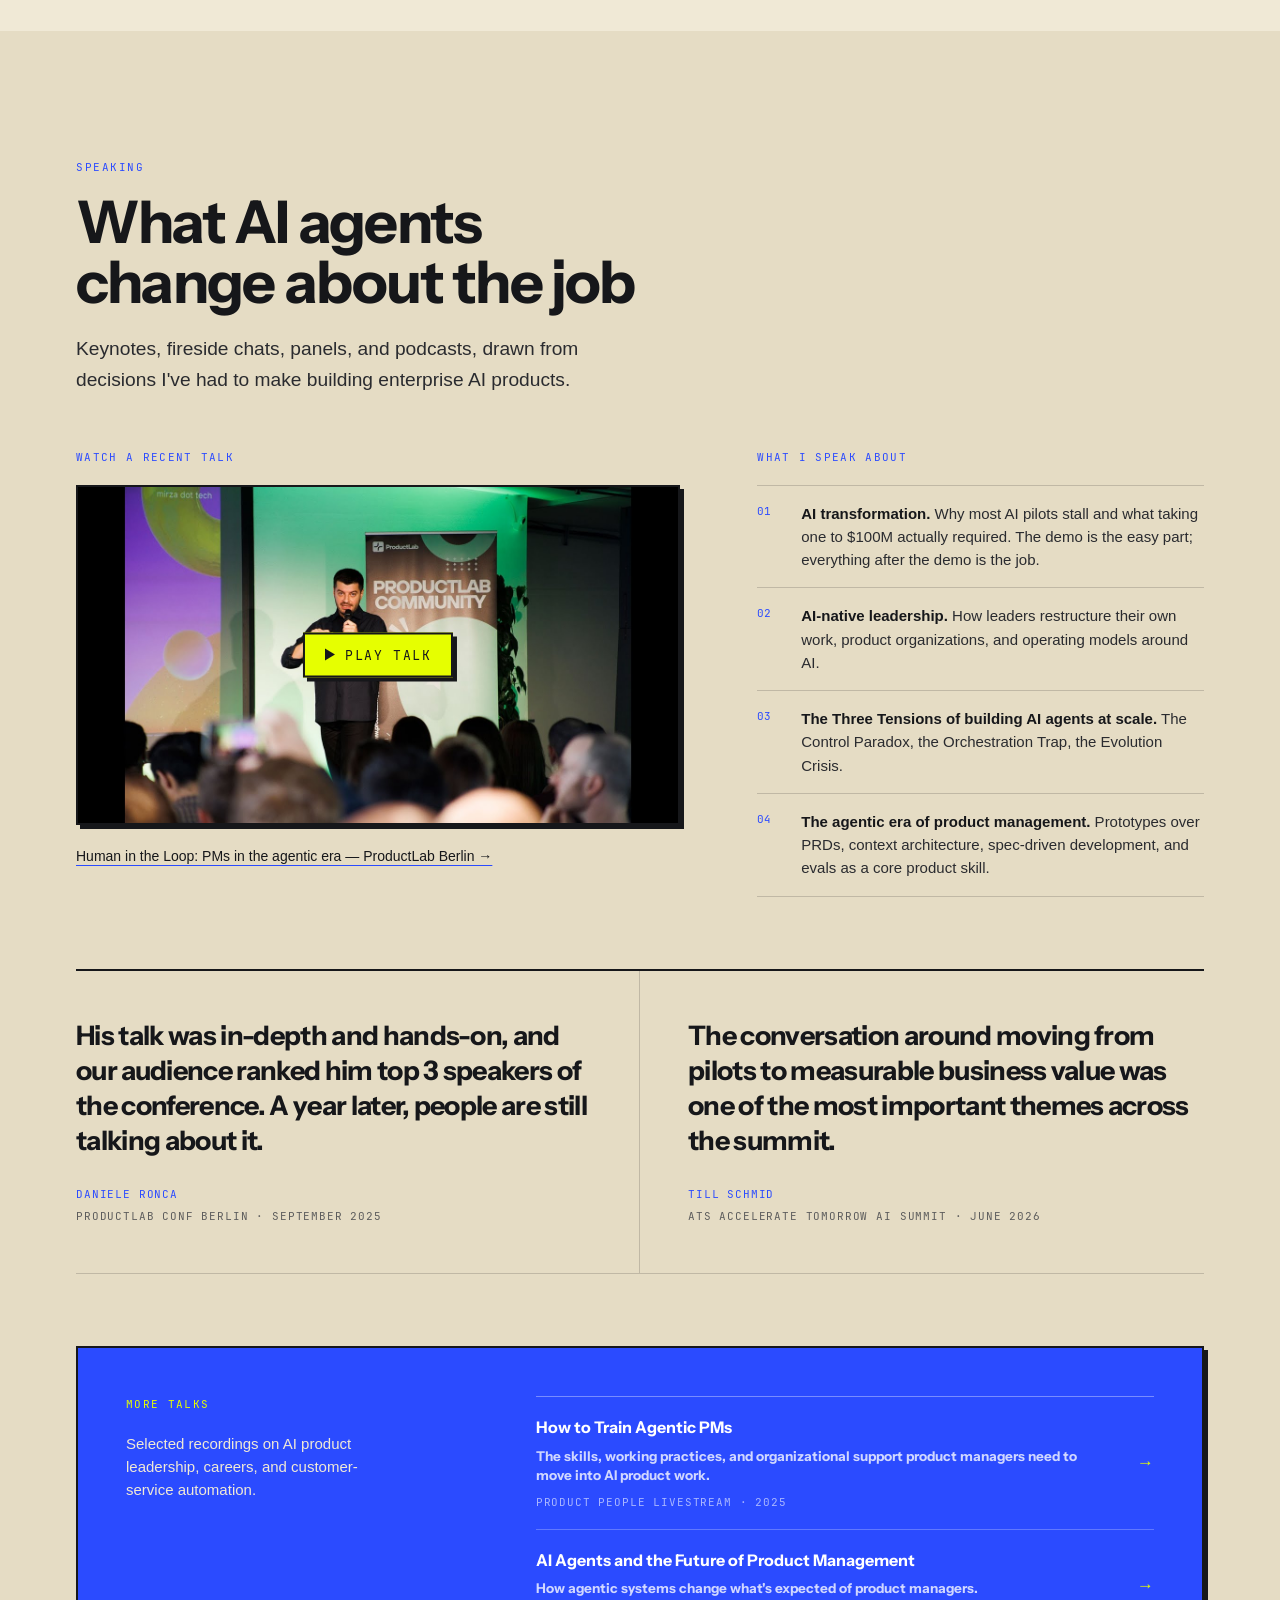
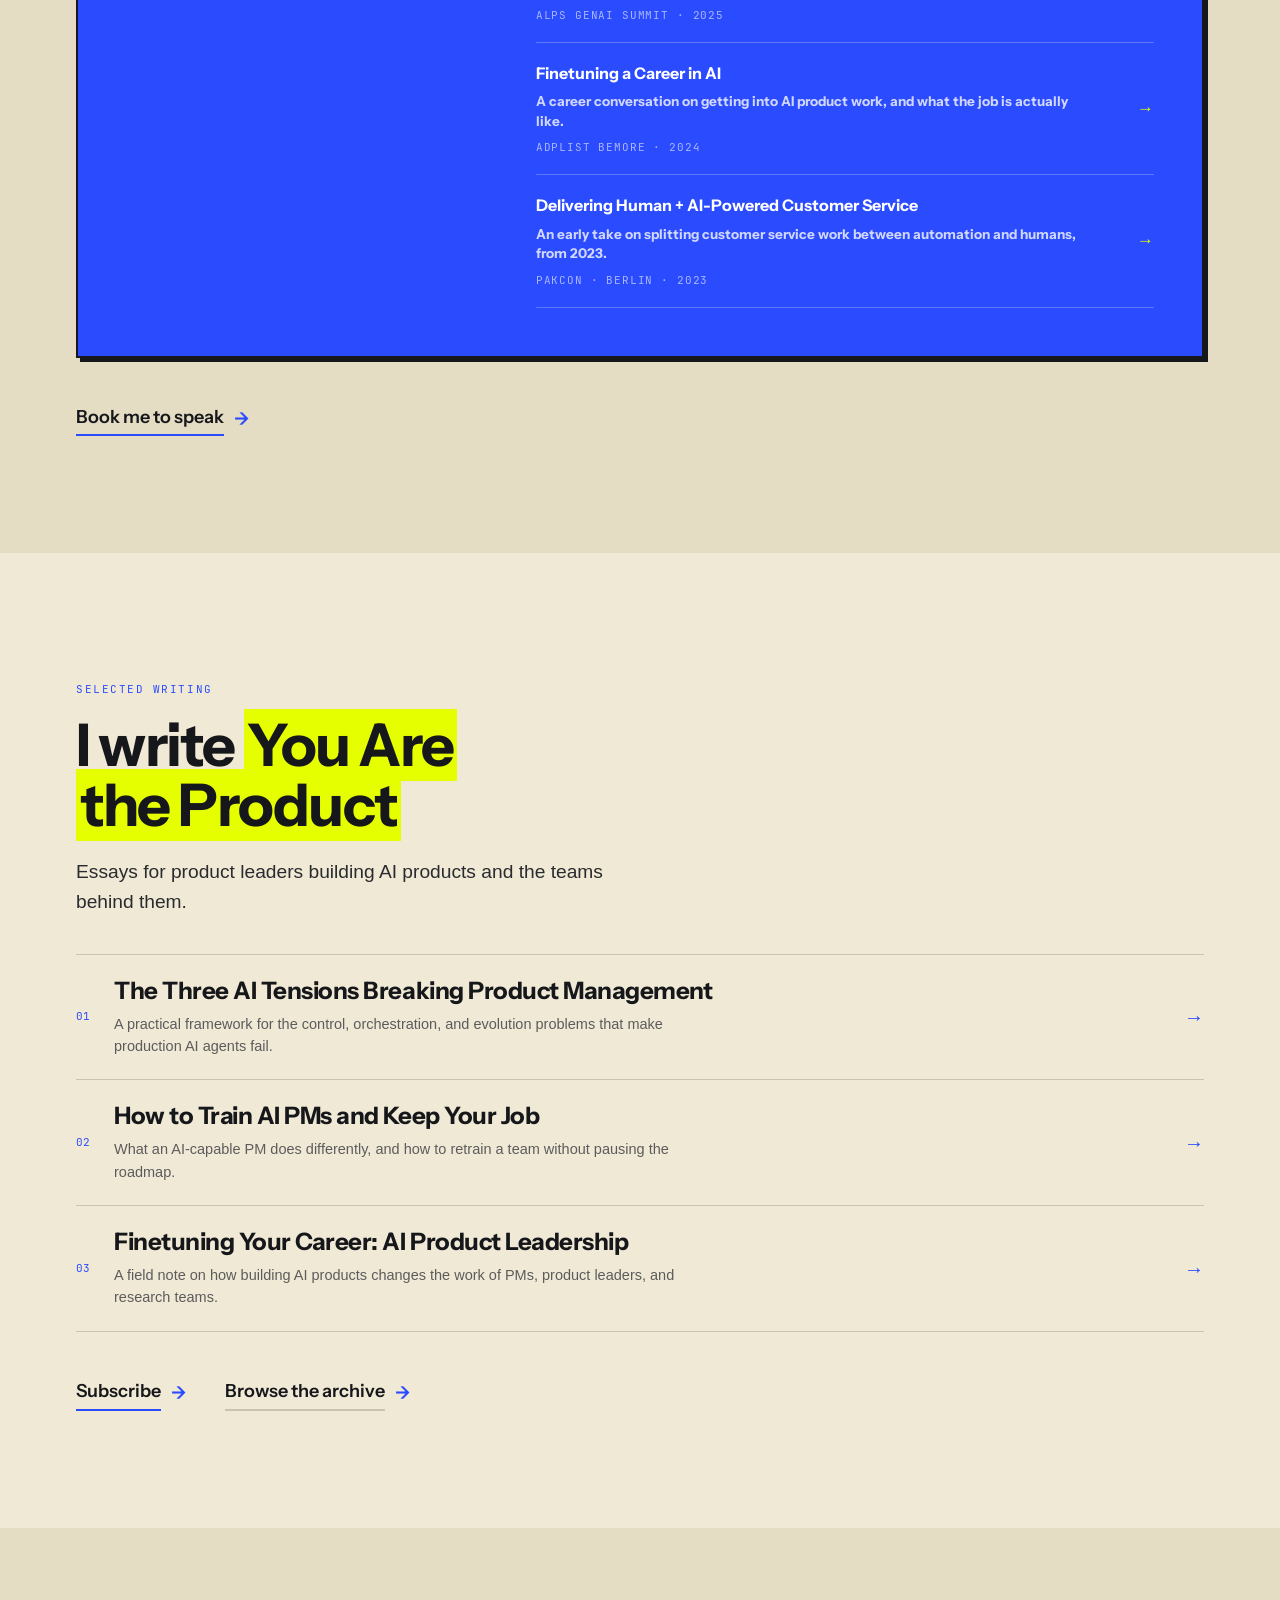
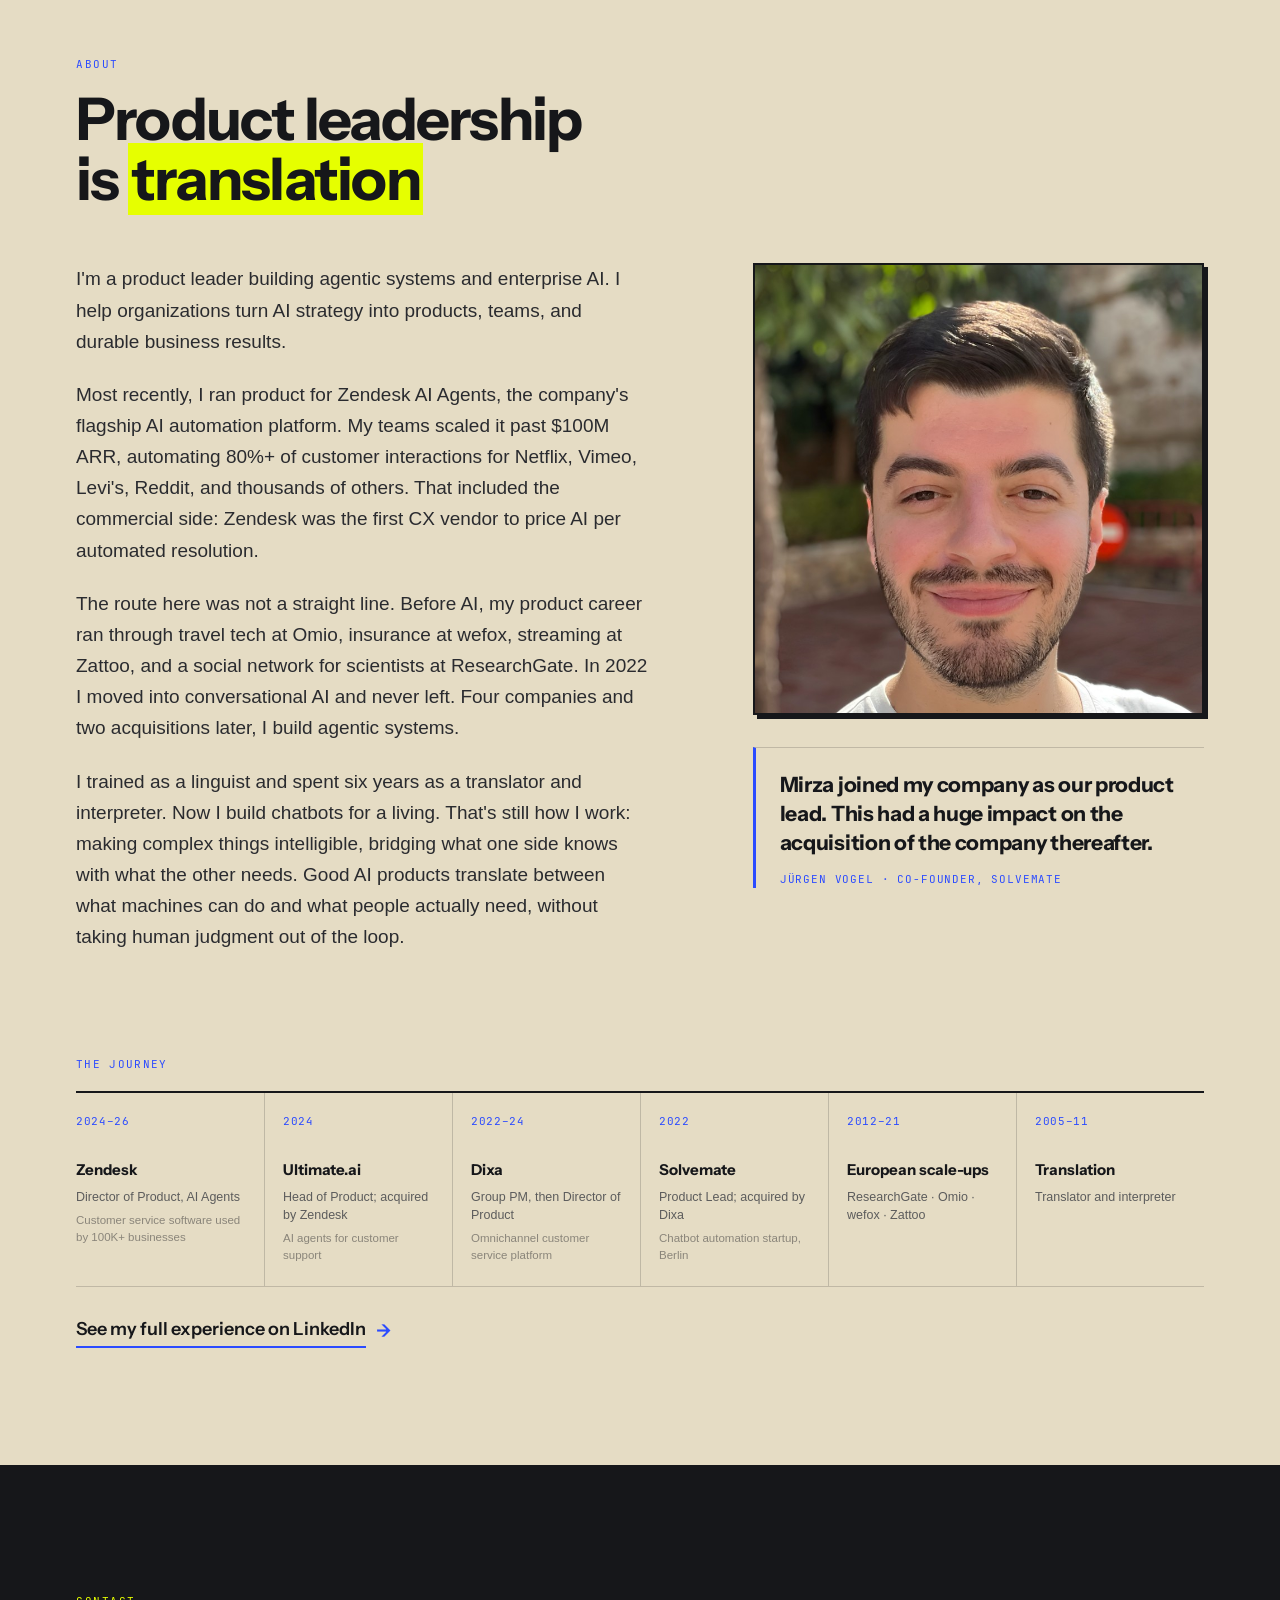
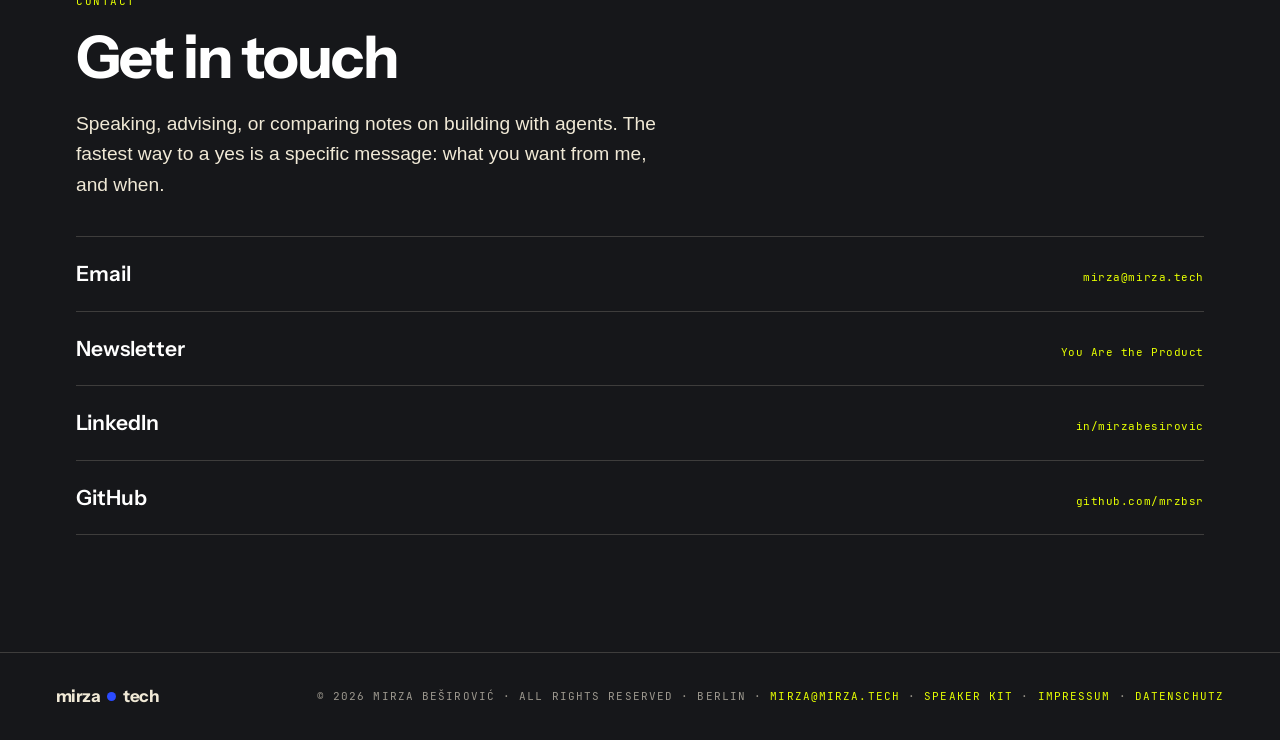
==== commit 5db66029: "Update site for post-Zendesk positioning Past tense for Zendesk throughout (hero, about, meta, JSON-" ====
--- a/index.html
+++ b/index.html
@@ -3,8 +3,8 @@
 <head>
 <meta charset="UTF-8" />
 <meta name="viewport" content="width=device-width, initial-scale=1.0" />
-<title>Mirza Beširović — AI product leader, advisor, speaker</title>
-<meta name="description" content="Mirza Beširović leads Zendesk AI Agents and advises founders and product leaders on AI product strategy, agentic organizations, and M&A integration." />
+<title>Mirza Beširović — AI Product Leader, Advisor, Speaker</title>
+<meta name="description" content="Mirza Beširović is an AI product leader and speaker who scaled Zendesk AI Agents past $100M ARR. He advises founders and product leaders on AI product strategy, agentic organizations, and M&A integration." />
 
 <link rel="canonical" href="https://mirza.tech/" />
 <link rel="icon" type="image/svg+xml" href="assets/favicon.svg" />
@@ -12,18 +12,18 @@
 
 <meta property="og:type" content="website" />
 <meta property="og:site_name" content="mirza dot tech" />
-<meta property="og:title" content="Mirza Beširović — AI product leader, advisor, speaker" />
-<meta property="og:description" content="Leading Zendesk AI Agents. Advising founders and product leaders on AI product strategy, agentic organizations, and M&A integration." />
+<meta property="og:title" content="Mirza Beširović — AI Product Leader, Advisor, Speaker" />
+<meta property="og:description" content="AI product leader and speaker. Scaled Zendesk AI Agents past $100M ARR. Advising founders and product leaders on AI product strategy, agentic organizations, and M&A integration." />
 <meta property="og:url" content="https://mirza.tech/" />
 <meta property="og:image" content="https://mirza.tech/assets/og.png" />
 <meta property="og:image:width" content="1200" />
 <meta property="og:image:height" content="630" />
 <meta name="twitter:card" content="summary_large_image" />
-<meta name="twitter:title" content="Mirza Beširović — AI product leader, advisor, speaker" />
-<meta name="twitter:description" content="Leading Zendesk AI Agents. Advising founders and product leaders on AI product strategy, agentic organizations, and M&A integration." />
+<meta name="twitter:title" content="Mirza Beširović — AI Product Leader, Advisor, Speaker" />
+<meta name="twitter:description" content="AI product leader and speaker. Scaled Zendesk AI Agents past $100M ARR. Advising founders and product leaders on AI product strategy, agentic organizations, and M&A integration." />
 <meta name="twitter:image" content="https://mirza.tech/assets/og.png" />
-<meta property="og:image:alt" content="Mirza Beširović — AI product leader, advisor, speaker" />
-<meta name="twitter:image:alt" content="Mirza Beširović — AI product leader, advisor, speaker" />
+<meta property="og:image:alt" content="Mirza Beširović — AI Product Leader, Advisor, Speaker" />
+<meta name="twitter:image:alt" content="Mirza Beširović — AI Product Leader, Advisor, Speaker" />
 <meta property="og:locale" content="en_US" />
 <meta name="author" content="Mirza Beširović" />
 <meta name="theme-color" content="#F0E9D6" />
@@ -37,8 +37,8 @@
       "@id": "https://mirza.tech/#person",
       "name": "Mirza Beširović",
       "alternateName": "Mirza Besirovic",
-      "jobTitle": "Director of Product, AI Agents",
-      "worksFor": { "@type": "Organization", "name": "Zendesk", "url": "https://www.zendesk.com" },
+      "jobTitle": "AI Product Leader",
+      "alumniOf": { "@type": "Organization", "name": "Zendesk", "url": "https://www.zendesk.com" },
       "url": "https://mirza.tech/",
       "image": "https://mirza.tech/assets/mirza-headshot.jpg",
       "email": "mailto:mirza@mirza.tech",
@@ -56,7 +56,7 @@
         "agentic organizations",
         "M&A product integration"
       ],
-      "description": "Mirza Beširović leads Zendesk AI Agents and advises founders and product leaders on AI product strategy, agentic organizations, and M&A integration."
+      "description": "Mirza Beširović is an AI product leader and speaker who scaled Zendesk AI Agents past $100M ARR. He advises founders and product leaders on AI product strategy, agentic organizations, and M&A integration."
     },
     {
       "@type": "WebSite",
@@ -71,7 +71,7 @@
       "url": "https://mirza.tech/",
       "isPartOf": { "@id": "https://mirza.tech/#website" },
       "mainEntity": { "@id": "https://mirza.tech/#person" },
-      "dateModified": "2026-08-11T13:30:00+02:00"
+      "dateModified": "2026-11-03T13:00:00+01:00"
     },
     {
       "@type": "VideoObject",
@@ -152,10 +152,10 @@
 <section class="hero" id="hero" data-scene="hero">
   <div class="shell hero-grid">
     <div class="hero-copy">
-      <p class="hero-eyebrow mono-label">Director of Product, AI Agents at Zendesk · Berlin</p>
+      <p class="hero-eyebrow mono-label">AI Product Leader · Berlin</p>
       <h1>Mirza<br>Beširović</h1>
       <p class="hero-headline">Building <span class="hi">AI products</span> and the orgs that ship them</p>
-      <p class="hero-lede">I lead Zendesk AI Agents. I help founders and product leaders turn AI strategy into products, teams, and durable businesses.</p>
+      <p class="hero-lede">I'm a product leader building agentic systems and enterprise AI. I help organizations turn AI strategy into products, teams, and durable business results. Scaled Zendesk AI Agents past $100M ARR.</p>
       <div class="cta-row">
         <a class="cta" href="#advisory"><span class="label">Work with me</span><span class="ar">→</span></a>
         <a class="cta muted" href="#speaking"><span class="label">Book me to speak</span><span class="ar">→</span></a>
@@ -172,14 +172,14 @@
   <div class="shell">
     <div class="section-head reveal">
       <p class="mono-label">Selected work</p>
-      <h2>The platform, the pricing, the org, the acquisitions</h2>
+      <h2>Platform, pricing, org design, M&amp;A</h2>
       <p class="section-lede">My portfolio across AI products, commercial models, organizational design, and M&amp;A integration.</p>
     </div>
     <div class="work-impact reveal" id="credibility">
       <p class="mono-label">Impact</p>
       <div class="impact-grid">
         <div class="impact-item"><b data-count="100" data-prefix="$" data-suffix="M+">$100M+</b><span>Scaled AI Agents into a core growth business at Zendesk.</span></div>
-        <div class="impact-item"><b data-count="4" data-suffix="&#215;">4&#215;</b><span>Customer-base growth in 18 months after the Ultimate acquisition.</span></div>
+        <div class="impact-item"><b data-count="17" data-suffix="K+">17K+</b><span>Business customers on Zendesk AI Agents.</span></div>
         <div class="impact-item"><b data-count="80" data-suffix="%+">80%+</b><span>Automation rates across mature customer deployments.</span></div>
         <div class="impact-item"><b data-count="2">2</b><span>Product integrations following the Solvemate and Ultimate acquisitions.</span></div>
       </div>
@@ -191,7 +191,7 @@
       </div>
       <div class="folio-main">
         <h3>Zendesk AI Agents</h3>
-        <p class="folio-body">When I joined Ultimate (later acquired by Zendesk), the product was a deterministic bot executing decision trees. LLMs upgraded it into a hybrid of scripted and generative logic. Today it's a multi-agent system that reads procedures written in natural language, calls APIs, and resolves customer issues end to end for Netflix, Vimeo, Levi's, Reddit, and thousands of others. The whole arc took two and a half years.</p>
+        <p class="folio-body">When I joined Ultimate (later acquired by Zendesk), the product was a deterministic bot executing decision trees. LLMs upgraded it into a hybrid of scripted and generative logic. My team and I then evolved it into a multi-agent system that reads procedures written in natural language, calls APIs, and resolves customer issues end to end for Netflix, Vimeo, Levi's, Reddit, and thousands of others. The whole arc took two and a half years.</p>
         <div class="gen-strip">
           <article class="gen-card">
             <p class="gk">01 &middot; Deterministic</p>
@@ -236,14 +236,17 @@
       </div>
       <div class="folio-main">
         <h3>The agentic product org</h3>
-        <p class="folio-body">The org is a product too. Building AI agents splits product work into two speeds. One side is AI-native: research cycles, evals, fast prototyping, planning around model releases. The other ships the rest of the product: features, bug fixes, customer commitments, the actual revenue motion. The two need different cadences and different career paths, and most companies let the split break them. I design for it instead:</p>
+        <p class="folio-body">Ultimate shipped fast with coding agents. Zendesk shipped for enterprises, with launch checklists and customer commitments. After the acquisition I built one operating model for both: small teams that move at startup speed with AI tooling and still meet enterprise launch standards.</p>
+        <p class="folio-body">The voice team was the first one built fully this way. A PM, an ML engineer, and an AI researcher, with a designer borrowed when they needed one, built a greenfield voice agent with coding agents from day one. They had the first prototype running in four weeks and an enterprise beta in under six months. By my estimate, a classic team of seven would have needed a year.</p>
         <div class="folio-panel reveal">
           <ul class="folio-list">
-            <li>Prototypes over PRDs: PMs build with coding agents</li>
-            <li>Evals are infrastructure with owners: decomposed metrics for retrieval, generation, and execution</li>
-            <li>Deletion is rewarded: deprecation goals live in annual objectives</li>
-            <li>Career mobility between AI-native and traditional teams, by design</li>
-            <li>Internal processes run on agents</li>
+            <li>Teams stay at three to five people, and we validate a bet before the team grows</li>
+            <li>PM, design, and engineering prototype together with coding agents, instead of one "product builder" doing it alone</li>
+            <li>Prototypes replaced PRDs, and specs are written for coding agents</li>
+            <li>Every team's coding agents draw on a shared repository of skills and knowledge</li>
+            <li>We plan in quarters and ship in six-week bets, each ending in kill, pivot, or graduate</li>
+            <li>Evals have owners, with separate metrics for retrieval, generation, and execution</li>
+            <li>When a PM seat was open, I did the job myself until we hired for it</li>
           </ul>
         </div>
       </div>
@@ -406,25 +409,26 @@
     <div class="about-columns">
       <div class="about-left reveal">
         <div class="about-story">
-          <p>I run product for Zendesk AI Agents, the company's flagship AI automation platform. My teams have scaled it past $100M ARR, automating 80%+ of customer interactions for Netflix, Vimeo, Levi's, Reddit, and thousands of others. That includes the commercial side: Zendesk was the first CX vendor to price AI per automated resolution.</p>
-          <p>The route here was not a straight line. Before AI, my product career ran through travel tech at Omio, insurance at wefox, streaming at Zattoo, and a social network for scientists at ResearchGate. In 2022 I moved into conversational AI and never left. Four companies and two acquisitions later, I'm building agentic bots.</p>
+          <p>I'm a product leader building agentic systems and enterprise AI. I help organizations turn AI strategy into products, teams, and durable business results.</p>
+          <p>Most recently, I ran product for Zendesk AI Agents, the company's flagship AI automation platform. My teams scaled it past $100M ARR, automating 80%+ of customer interactions for Netflix, Vimeo, Levi's, Reddit, and thousands of others. That included the commercial side: Zendesk was the first CX vendor to price AI per automated resolution.</p>
+          <p>The route here was not a straight line. Before AI, my product career ran through travel tech at Omio, insurance at wefox, streaming at Zattoo, and a social network for scientists at ResearchGate. In 2022 I moved into conversational AI and never left. Four companies and two acquisitions later, I build agentic systems.</p>
           <p>I trained as a linguist and spent six years as a translator and interpreter. Now I build chatbots for a living. That's still how I work: making complex things intelligible, bridging what one side knows with what the other needs. Good AI products translate between what machines can do and what people actually need, without taking human judgment out of the loop.</p>
         </div>
+      </div>
+      <aside class="about-right reveal" data-d="1">
+        <figure class="about-photo">
+          <img src="assets/mirza-headshot.jpg" alt="Mirza Beširović" width="800" height="800" loading="lazy" />
+        </figure>
         <figure class="about-quote">
           <blockquote>Mirza joined my company as our product lead. This had a huge impact on the acquisition of the company thereafter.</blockquote>
           <figcaption>Jürgen Vogel · Co-founder, Solvemate</figcaption>
         </figure>
-      </div>
-      <aside class="about-right reveal" data-d="1">
-        <figure class="about-photo">
-          <img src="assets/mirza-headshot.jpg" alt="Mirza Beširović" width="800" height="800" loading="lazy" />
-        </figure>
       </aside>
     </div>
     <div class="journey-wide reveal" data-d="2">
       <p class="k">The journey</p>
       <ol class="journey-row">
-        <li><span class="jy">2024–now</span><span class="jt"><b>Zendesk</b><small>Director of Product, AI Agents</small><small class="jd">Customer service software used by 100K+ businesses</small></span></li>
+        <li><span class="jy">2024–26</span><span class="jt"><b>Zendesk</b><small>Director of Product, AI Agents</small><small class="jd">Customer service software used by 100K+ businesses</small></span></li>
         <li><span class="jy">2024</span><span class="jt"><b>Ultimate.ai</b><small>Head of Product; acquired by Zendesk</small><small class="jd">AI agents for customer support</small></span></li>
         <li><span class="jy">2022–24</span><span class="jt"><b>Dixa</b><small>Group PM, then Director of Product</small><small class="jd">Omnichannel customer service platform</small></span></li>
         <li><span class="jy">2022</span><span class="jt"><b>Solvemate</b><small>Product Lead; acquired by Dixa</small><small class="jd">Chatbot automation startup, Berlin</small></span></li>
--- a/assets/site.css
+++ b/assets/site.css
@@ -90,8 +90,8 @@
 
 /* ===================== HERO ===================== */
 .hero {
-  position: relative; min-height: 100vh; display: flex; align-items: center; padding: 120px 0 64px;
-}
+  position: relative; z-index: 1; min-height: 100vh; display: flex; align-items: center; padding: 120px 0 64px;
+}  /* z-index: the head's bleed paints over the next section instead of under it */
 .hero-grid { display: grid; grid-template-columns: 1.05fr 0.95fr; gap: clamp(32px, 5vw, 80px); align-items: center; width: 100%; }
 @media (max-width: 760px) { .hero-grid { grid-template-columns: 1fr; gap: 8px; } }
 .hero-eyebrow { display: block; margin: 0 0 26px; color: var(--blue); }
@@ -118,7 +118,7 @@
 /* scene.js renders the canvas 35% larger than the mount (bleed) so the head
    never hard-clips at the edge when rotated; center the overflow on the box.
    setSize() writes the px size as inline style, so no width/height here. */
-.hero-mount canvas { display: block; position: absolute; left: 50%; top: 50%; transform: translate(-50%, -50%); }
+.hero-mount canvas { display: block; position: absolute; left: 50%; top: 50%; transform: translate(-50%, -50%); pointer-events: none; }
 .hero-mount.is-ready { background-image: none; }
 .hero-visual-hint { position: absolute; bottom: 8px; right: 4px; color: var(--dim); opacity: 0; transition: opacity 400ms ease 200ms; }
 .hero-mount.is-ready + .hero-visual-hint { opacity: 1; }
@@ -371,6 +371,8 @@
 .folio-panel.in .folio-list li:nth-child(3) { transition-delay: 200ms; }
 .folio-panel.in .folio-list li:nth-child(4) { transition-delay: 300ms; }
 .folio-panel.in .folio-list li:nth-child(5) { transition-delay: 400ms; }
+.folio-panel.in .folio-list li:nth-child(6) { transition-delay: 500ms; }
+.folio-panel.in .folio-list li:nth-child(7) { transition-delay: 600ms; }
 
 /* pricing flip */
 .price-flip { display: flex; flex-direction: column; gap: 14px; max-width: 620px; }
@@ -450,6 +452,7 @@
 .about-columns { display: grid; grid-template-columns: minmax(0, 1.12fr) minmax(300px, 0.88fr); gap: clamp(52px, 8vw, 108px); align-items: start; }
 .about-left, .about-right { min-width: 0; }
 .about-right .about-photo { margin: 0; }
+.about-right .about-quote { margin-top: 32px; }
 .about-quote { margin: clamp(36px, 6vh, 60px) 0 0; padding: 22px 0 0 24px; border-top: 1px solid var(--line-strong); border-left: 3px solid var(--blue); }
 .about-quote blockquote { margin: 0 0 14px; max-width: 42ch; font-family: var(--display); font-weight: 700; font-size: clamp(18px, 1.65vw, 22px); line-height: 1.38; letter-spacing: -0.015em; color: var(--ink); }
 .about-quote figcaption { font-family: var(--mono); font-size: var(--t-mono-size-sm); letter-spacing: 0.08em; text-transform: uppercase; color: var(--blue); }
